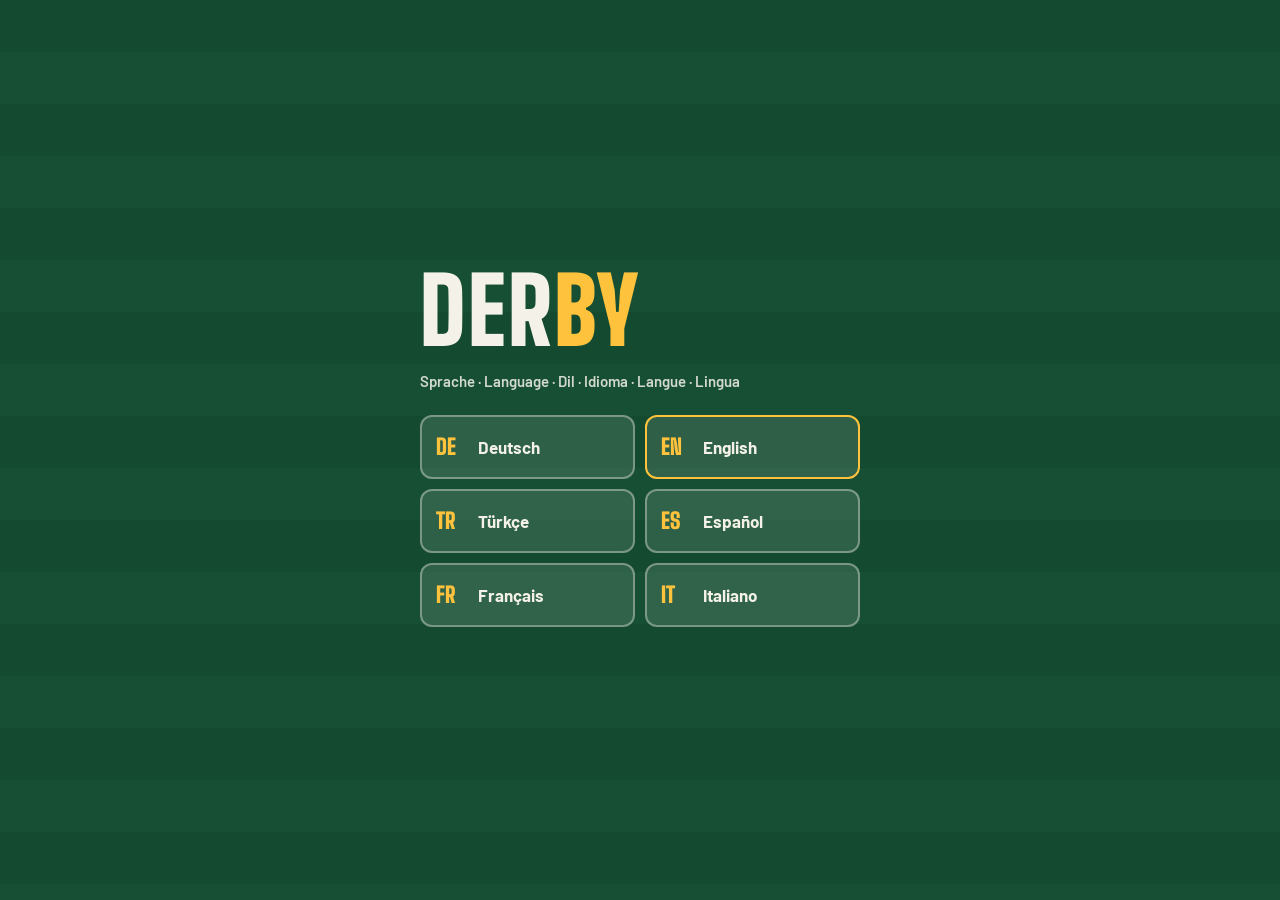
==== play/index.html @ 720ce93f "Startseite mit Sprachauswahl, Spiel unter /play/ Neue Besucher wählen zuerst die Sprache und sehen d" ====
<!doctype html>
<html lang="de">
<head>
<meta charset="utf-8">
<meta name="viewport" content="width=device-width, initial-scale=1, viewport-fit=cover">
<meta name="description" content="Who's the king of ball knowledge? Football party games: Career Path, One-Two, Streak and Video Battle. Free in your browser, in 6 languages.">
<meta name="theme-color" content="#134a30">
<meta name="apple-mobile-web-app-capable" content="yes">
<meta name="mobile-web-app-capable" content="yes">
<meta name="apple-mobile-web-app-status-bar-style" content="black-translucent">
<meta name="apple-mobile-web-app-title" content="Derby">
<link rel="apple-touch-icon" href="../apple-touch-icon.png">
<link rel="icon" type="image/png" href="../icon-192.png">
<link rel="manifest" href="manifest.webmanifest">
<title>Derby – Football Party Games</title>
<style>
/* fonts: Barlow and Big Shoulders Display, SIL Open Font License */
@font-face{font-family:'Barlow';font-style:normal;font-display:swap;font-weight:400;src:url([data-uri]) format('woff2');unicode-range:U+0100-02BA,U+02BD-02C5,U+02C7-02CC,U+02CE-02D7,U+02DD-02FF,U+0304,U+0308,U+0329,U+1D00-1DBF,U+1E00-1E9F,U+1EF2-1EFF,U+2020,U+20A0-20AB,U+20AD-20C0,U+2113,U+2C60-2C7F,U+A720-A7FF}
@font-face{font-family:'Barlow';font-style:normal;font-display:swap;font-weight:400;src:url([data-uri]) format('woff2');unicode-range:U+0000-00FF,U+0131,U+0152-0153,U+02BB-02BC,U+02C6,U+02DA,U+02DC,U+0304,U+0308,U+0329,U+2000-206F,U+20AC,U+2122,U+2191,U+2193,U+2212,U+2215,U+FEFF,U+FFFD}
@font-face{font-family:'Barlow';font-style:normal;font-display:swap;font-weight:600;src:url([data-uri]) format('woff2');unicode-range:U+0100-02BA,U+02BD-02C5,U+02C7-02CC,U+02CE-02D7,U+02DD-02FF,U+0304,U+0308,U+0329,U+1D00-1DBF,U+1E00-1E9F,U+1EF2-1EFF,U+2020,U+20A0-20AB,U+20AD-20C0,U+2113,U+2C60-2C7F,U+A720-A7FF}
@font-face{font-family:'Barlow';font-style:normal;font-display:swap;font-weight:600;src:url([data-uri]) format('woff2');unicode-range:U+0000-00FF,U+0131,U+0152-0153,U+02BB-02BC,U+02C6,U+02DA,U+02DC,U+0304,U+0308,U+0329,U+2000-206F,U+20AC,U+2122,U+2191,U+2193,U+2212,U+2215,U+FEFF,U+FFFD}
@font-face{font-family:'Barlow';font-style:normal;font-display:swap;font-weight:700;src:url([data-uri]) format('woff2');unicode-range:U+0100-02BA,U+02BD-02C5,U+02C7-02CC,U+02CE-02D7,U+02DD-02FF,U+0304,U+0308,U+0329,U+1D00-1DBF,U+1E00-1E9F,U+1EF2-1EFF,U+2020,U+20A0-20AB,U+20AD-20C0,U+2113,U+2C60-2C7F,U+A720-A7FF}
@font-face{font-family:'Barlow';font-style:normal;font-display:swap;font-weight:700;src:url([data-uri]) format('woff2');unicode-range:U+0000-00FF,U+0131,U+0152-0153,U+02BB-02BC,U+02C6,U+02DA,U+02DC,U+0304,U+0308,U+0329,U+2000-206F,U+20AC,U+2122,U+2191,U+2193,U+2212,U+2215,U+FEFF,U+FFFD}
@font-face{font-family:'Big Shoulders Display';font-style:normal;font-display:swap;font-weight:700;src:url([data-uri]) format('woff2');unicode-range:U+0100-02BA,U+02BD-02C5,U+02C7-02CC,U+02CE-02D7,U+02DD-02FF,U+0304,U+0308,U+0329,U+1D00-1DBF,U+1E00-1E9F,U+1EF2-1EFF,U+2020,U+20A0-20AB,U+20AD-20C0,U+2113,U+2C60-2C7F,U+A720-A7FF}
@font-face{font-family:'Big Shoulders Display';font-style:normal;font-display:swap;font-weight:700;src:url([data-uri]) format('woff2');unicode-range:U+0000-00FF,U+0131,U+0152-0153,U+02BB-02BC,U+02C6,U+02DA,U+02DC,U+0304,U+0308,U+0329,U+2000-206F,U+20AC,U+2122,U+2191,U+2193,U+2212,U+2215,U+FEFF,U+FFFD}
@font-face{font-family:'Big Shoulders Display';font-style:normal;font-display:swap;font-weight:800;src:url([data-uri]) format('woff2');unicode-range:U+0100-02BA,U+02BD-02C5,U+02C7-02CC,U+02CE-02D7,U+02DD-02FF,U+0304,U+0308,U+0329,U+1D00-1DBF,U+1E00-1E9F,U+1EF2-1EFF,U+2020,U+20A0-20AB,U+20AD-20C0,U+2113,U+2C60-2C7F,U+A720-A7FF}
@font-face{font-family:'Big Shoulders Display';font-style:normal;font-display:swap;font-weight:800;src:url([data-uri]) format('woff2');unicode-range:U+0000-00FF,U+0131,U+0152-0153,U+02BB-02BC,U+02C6,U+02DA,U+02DC,U+0304,U+0308,U+0329,U+2000-206F,U+20AC,U+2122,U+2191,U+2193,U+2212,U+2215,U+FEFF,U+FFFD}
@font-face{font-family:'Big Shoulders Display';font-style:normal;font-display:swap;font-weight:900;src:url([data-uri]) format('woff2');unicode-range:U+0100-02BA,U+02BD-02C5,U+02C7-02CC,U+02CE-02D7,U+02DD-02FF,U+0304,U+0308,U+0329,U+1D00-1DBF,U+1E00-1E9F,U+1EF2-1EFF,U+2020,U+20A0-20AB,U+20AD-20C0,U+2113,U+2C60-2C7F,U+A720-A7FF}
@font-face{font-family:'Big Shoulders Display';font-style:normal;font-display:swap;font-weight:900;src:url([data-uri]) format('woff2');unicode-range:U+0000-00FF,U+0131,U+0152-0153,U+02BB-02BC,U+02C6,U+02DA,U+02DC,U+0304,U+0308,U+0329,U+2000-206F,U+20AC,U+2122,U+2191,U+2193,U+2212,U+2215,U+FEFF,U+FFFD}
</style>
<script src="app-config.js"></script>
<style>
/* Layout: a hub of football party games. Language first, then a games list; each game runs on a pitch seen from above, one half per player, the top half rotated for the opponent across the table. */
:root {
  --turf: #1d6a44;
  --turf-2: #217049;
  --turf-deep: #134a30;
  --turf-deep-2: #164f34;
  --chalk: #f4f2e8;
  --line: rgba(244, 242, 232, 0.38);
  --fill: rgba(244, 242, 232, 0.12);
  --ink: #10291c;
  --ink-soft: #3f5c4c;
  --p1: #ffc23d;
  --p2: #8fd3ff;
  --bad: #ff8f7d;
  --turf-3: #2c8556;
  --good: #4fd18b;
  --ink-line: rgba(16, 41, 28, .22);
  --ad-bg: #0d100e;
  --ad-media: #1a1f1c;
  --ad-stripe: #222924;
  --display: "Big Shoulders Display", "Arial Narrow", Impact, sans-serif;
  --body: "Barlow", "Helvetica Neue", Arial, sans-serif;
  color-scheme: dark;
}
html { height: 100%; box-sizing: border-box; background: var(--turf-deep); }
/* the banner ad at the bottom takes --ad-h; --sab is the bottom safe area that is still free above it */
:root { --ad-h: 0px; --sab: env(safe-area-inset-bottom, 0px); }
html.has-banner { --ad-h: calc(var(--banner-h, 50px) + env(safe-area-inset-bottom, 0px)); --sab: 0px; }
html.has-banner.kb-open { --ad-h: 0px; --sab: env(safe-area-inset-bottom, 0px); }
*, *::before, *::after { box-sizing: inherit; }
body {
  height: 100%;
  margin: 0;
  overflow: hidden;
  background: var(--turf-deep);
  color: var(--chalk);
  font-family: var(--body);
  font-size: 15px;
  padding-left: max(16px, env(safe-area-inset-left, 0px));
  padding-right: max(16px, env(safe-area-inset-right, 0px));
  padding-top: 12px;
  padding-bottom: calc(12px + var(--ad-h));
  -webkit-tap-highlight-color: transparent;
}
button { font: inherit; }
[hidden] { display: none !important; }

/* ---------- full-screen screens (language, games) ---------- */
.screen {
  position: fixed;
  inset: 0 0 var(--ad-h) 0;
  z-index: 30;
  overflow-y: auto;
  background: repeating-linear-gradient(to bottom, var(--turf-deep) 0 52px, var(--turf-deep-2) 52px 104px);
  padding: calc(env(safe-area-inset-top, 0px) + 28px) max(16px, env(safe-area-inset-right, 0px)) calc(var(--sab) + 28px) max(16px, env(safe-area-inset-left, 0px));
}
.brand {
  min-width: 0;
  margin: 0;
  font-family: var(--display);
  font-weight: 900;
  font-size: clamp(60px, 19vw, 92px);
  line-height: .82;
  letter-spacing: .02em;
  text-transform: uppercase;
}
.brand i { font-style: normal; color: var(--p1); }

.lang-wrap {
  max-width: 440px;
  min-height: 100%;
  margin: 0 auto;
  display: flex;
  flex-direction: column;
  justify-content: center;
  gap: 22px;
}
.lang-q { margin: 0; font-size: 15px; font-weight: 600; line-height: 1.5; opacity: .85; text-wrap: balance; }
.lang-grid { display: grid; grid-template-columns: 1fr 1fr; gap: 10px; }
.lang-opt {
  display: flex;
  align-items: center;
  gap: 12px;
  min-height: 64px;
  padding: 10px 14px;
  border-radius: 12px;
  border: 2px solid var(--line);
  background: var(--fill);
  color: var(--chalk);
  font-size: 17px;
  font-weight: 700;
  text-align: left;
  cursor: pointer;
  min-width: 0;
}
.lang-opt .code { font-family: var(--display); font-weight: 900; font-size: 22px; color: var(--p1); min-width: 30px; }
.lang-opt[aria-pressed="true"] { border-color: var(--p1); }

.menu-wrap { max-width: 520px; margin: 0 auto; display: flex; flex-direction: column; gap: 20px; }
.menu-head { display: flex; justify-content: space-between; align-items: flex-start; gap: 12px; }
.tag { margin: 10px 0 0; font-size: 15px; font-weight: 600; opacity: .85; }
.lang-btn {
  flex: none;
  display: inline-flex;
  align-items: center;
  gap: 8px;
  min-height: 40px;
  padding: 0 14px;
  border-radius: 999px;
  border: 2px solid var(--line);
  background: transparent;
  color: var(--chalk);
  font-weight: 700;
  cursor: pointer;
}
.lang-btn .code { font-family: var(--display); font-weight: 900; font-size: 18px; color: var(--p1); }
.sect { margin: 0; font-size: 12px; font-weight: 700; letter-spacing: .16em; text-transform: uppercase; opacity: .8; }
.game-secs { display: flex; flex-direction: column; gap: 24px; }
.game-sec { display: flex; flex-direction: column; gap: 10px; }
.games { list-style: none; margin: 0; padding: 0; display: flex; flex-direction: column; gap: 10px; }
.game {
  width: 100%;
  display: grid;
  grid-template-columns: 52px minmax(0, 1fr) auto;
  align-items: center;
  gap: 14px;
  padding: 14px;
  border-radius: 14px;
  text-align: left;
  color: inherit;
}
.game.live { background: var(--chalk); color: var(--ink); border: 0; cursor: pointer; box-shadow: 0 10px 30px rgba(0, 0, 0, .3); }
.game.soon { background: var(--fill); border: 1px dashed var(--line); color: var(--chalk); }
.emb { width: 52px; height: 52px; border-radius: 50%; display: grid; place-items: center; }
.emb svg { width: 30px; height: 30px; fill: none; stroke: currentColor; stroke-width: 2.5; stroke-linecap: round; stroke-linejoin: round; }
.emb svg .dot { fill: currentColor; stroke: none; }
.game.live .emb { background: var(--turf); color: var(--chalk); }
.game.soon .emb { border: 2px solid var(--line); opacity: .75; }
.g-text { min-width: 0; display: block; }
.g-name { display: block; font-family: var(--display); font-weight: 900; font-size: 24px; line-height: .95; text-transform: uppercase; letter-spacing: .01em; }
.g-desc { display: block; margin-top: 5px; font-size: 14px; line-height: 1.35; }
.g-meta { display: block; margin-top: 6px; font-size: 11px; font-weight: 700; letter-spacing: .1em; text-transform: uppercase; opacity: .7; }
.pill { font-family: var(--display); font-weight: 800; font-size: 15px; letter-spacing: .06em; text-transform: uppercase; padding: 6px 12px; border-radius: 999px; white-space: nowrap; }
.game.live .pill { background: var(--turf); color: var(--chalk); }
.game.soon .pill { border: 1px solid var(--line); opacity: .8; }
.menu-foot { margin: 0; font-size: 12px; line-height: 1.4; opacity: .7; }

/* ---------- pitch ---------- */
.pitch {
  position: relative;
  height: 100%;
  max-width: 520px;
  margin: 0 auto;
  display: grid;
  grid-template-rows: 1fr 1fr;
  border: 2px solid var(--line);
  border-radius: 6px;
  overflow: hidden;
  background: repeating-linear-gradient(to bottom, var(--turf) 0 52px, var(--turf-2) 52px 104px);
}
.pitch::before {
  content: "";
  position: absolute;
  left: 0; right: 0; top: 50%;
  height: 2px;
  transform: translateY(-1px);
  background: var(--line);
  pointer-events: none;
  z-index: 2;
}

.kickoff {
  position: absolute;
  left: 50%; top: 50%;
  width: 104px; height: 104px;
  transform: translate(-50%, -50%);
  pointer-events: none;
  z-index: 2;
}
.kickoff svg { width: 100%; height: 100%; overflow: visible; }
.kickoff .track { fill: none; stroke: var(--line); stroke-width: 2; }
.kickoff .drain {
  fill: none; stroke: var(--chalk); stroke-width: 5; stroke-linecap: round;
  stroke-dasharray: 100; stroke-dashoffset: 0;
  transform: rotate(-90deg); transform-origin: 50% 50%;
  transition: stroke .3s;
}
.kickoff.idle .drain { stroke: var(--line); stroke-width: 2; }
.kickoff.b0 .drain { stroke: var(--p1); }
.kickoff.b1 .drain { stroke: var(--p2); }
.kickoff.low .drain { stroke: var(--bad); }
.kickoff .spot { fill: var(--chalk); }

.half {
  --pc: var(--p1);
  position: relative;
  display: flex;
  flex-direction: column;
  min-height: 0;
  overflow: hidden;
  touch-action: manipulation;
  user-select: none;
  -webkit-user-select: none;
  cursor: pointer;
  transition: background-color .25s ease;
}
.half[data-p="1"] { --pc: var(--p2); transform: rotate(180deg); }
.half.lit { background-color: color-mix(in srgb, var(--pc) 18%, transparent); }
.half::after {
  content: "";
  position: absolute;
  left: 20%; right: 20%; bottom: -2px;
  height: 58px;
  border: 2px solid var(--line);
  border-bottom: none;
  pointer-events: none;
}

.stage {
  position: relative;
  z-index: 1;
  flex: 1;
  min-height: 0;
  overflow-y: auto;
  display: flex;
  flex-direction: column;
  align-items: center;
  justify-content: center;
  gap: 12px;
  padding: 58px 4px 8px;
  text-align: center;
}
.hud {
  position: relative;
  z-index: 1;
  display: flex;
  align-items: center;
  justify-content: space-between;
  gap: 8px;
  padding: 6px 6px 12px;
  font-family: var(--display);
  text-transform: uppercase;
}
.who { font-weight: 800; font-size: 18px; letter-spacing: .06em; color: var(--pc); min-width: 0; }
.clock { font-weight: 800; font-size: 20px; font-variant-numeric: tabular-nums; letter-spacing: .04em; }
.clock.low { color: var(--bad); }
.tally { display: flex; align-items: baseline; gap: 6px; font-variant-numeric: tabular-nums; font-weight: 800; font-size: 18px; }
.tally b { font-size: 30px; font-weight: 900; color: var(--pc); line-height: 1; }
.tally small { font-size: 12px; letter-spacing: .1em; opacity: .7; }

.pair { display: flex; align-items: flex-start; justify-content: center; gap: 6px; width: 100%; }
.club { margin: 0; width: 44%; min-width: 0; display: flex; flex-direction: column; align-items: center; gap: 10px; }
.crest {
  width: clamp(62px, 19vw, 86px);
  aspect-ratio: 1;
  max-width: 100%;
  border-radius: 50%;
  display: grid;
  place-items: center;
  box-shadow: 0 0 0 3px var(--chalk), 0 6px 16px rgba(0, 0, 0, .35);
  font-family: var(--display);
  font-weight: 900;
  font-size: clamp(20px, 6vw, 27px);
  letter-spacing: .03em;
  text-shadow: 0 1px 2px rgba(0, 0, 0, .45);
}
.crest.flag, .crest.pos { position: relative; overflow: hidden; }
.crest svg.fill { position: absolute; inset: 0; width: 100%; height: 100%; }
.crest .code {
  position: absolute;
  left: 50%;
  bottom: 12%;
  transform: translateX(-50%);
  padding: 1px 6px;
  border-radius: 4px;
  background: rgba(16, 41, 28, .78);
  color: var(--chalk);
  font-size: clamp(11px, 3vw, 14px);
  letter-spacing: .06em;
  line-height: 1.2;
  text-shadow: none;
}
.pt-turf { fill: var(--turf-3); }
.pt-line { fill: none; stroke: rgba(244, 242, 232, .8); stroke-width: 1; }
.pt-dot { fill: var(--p1); stroke: var(--ink); stroke-width: .8; }
.club figcaption {
  overflow-wrap: break-word;
  font-family: var(--display);
  font-weight: 800;
  font-size: clamp(17px, 4.8vw, 22px);
  line-height: 1.02;
  text-transform: uppercase;
  letter-spacing: .02em;
  text-wrap: balance;
}
.amp {
  font-family: var(--display);
  font-weight: 900;
  font-size: 26px;
  opacity: .65;
  padding-top: calc(clamp(62px, 19vw, 86px) / 2 - 17px);
}
.ask { margin: 0; font-weight: 700; font-size: 16px; text-wrap: balance; }
.hint {
  margin: 0;
  font-size: 12px;
  font-weight: 700;
  letter-spacing: .14em;
  text-transform: uppercase;
  color: var(--pc);
  animation: breathe 1.8s ease-in-out infinite;
}
@keyframes breathe { 50% { opacity: .45; } }

.big {
  margin: 0;
  font-family: var(--display);
  font-weight: 900;
  font-size: clamp(38px, 11vw, 52px);
  line-height: .92;
  text-transform: uppercase;
  letter-spacing: .01em;
  text-wrap: balance;
}
.count {
  margin: 0;
  font-family: var(--display);
  font-weight: 900;
  font-size: clamp(64px, 20vw, 92px);
  line-height: .85;
  font-variant-numeric: tabular-nums;
  color: var(--pc);
}
.sub { margin: 0; font-weight: 600; font-size: 16px; text-wrap: balance; }
.mini { margin: 0; font-size: 13px; opacity: .75; text-wrap: balance; }
.wait { margin: 0; font-size: 13px; font-weight: 600; color: var(--pc); text-wrap: balance; }
.label { margin: 4px 0 0; font-size: 11px; font-weight: 700; letter-spacing: .16em; text-transform: uppercase; opacity: .8; }
.sol { list-style: none; margin: 0; padding: 0; display: flex; flex-wrap: wrap; justify-content: center; gap: 6px; max-width: 440px; }
.sol li {
  background: var(--fill);
  border: 1px solid var(--line);
  border-radius: 999px;
  padding: 4px 11px;
  font-size: 14px;
  font-weight: 600;
}
.sol li span { display: inline-block; }
.sol.veiled li span { filter: blur(5px); opacity: .8; }
.sol.unveiled li span { animation: unveil .4s ease-out; }
@keyframes unveil { from { filter: blur(5px); opacity: .8; } to { filter: blur(0); opacity: 1; } }
.row { display: flex; gap: 10px; flex-wrap: wrap; justify-content: center; }

.btn {
  font-family: var(--display);
  font-weight: 800;
  font-size: 21px;
  text-transform: uppercase;
  letter-spacing: .05em;
  min-height: 48px;
  min-width: 120px;
  padding: 8px 22px;
  border-radius: 10px;
  border: 2px solid var(--chalk);
  background: var(--chalk);
  color: var(--ink);
  cursor: pointer;
}
.btn.ghost { background: transparent; color: var(--chalk); }
.btn:active, .game.live:active, .lang-opt:active { transform: translateY(1px); }
.btn:focus-visible, .chip input:focus-visible + span, .go:focus-visible, .game:focus-visible,
.lang-opt:focus-visible, .lang-btn:focus-visible, .back:focus-visible { outline: 3px solid var(--p1); outline-offset: 3px; }

/* ---------- game intro card ---------- */
.overlay {
  position: fixed;
  inset: 0 0 var(--ad-h) 0;
  z-index: 20;
  display: flex;
  flex-direction: column;
  overflow-y: auto;
  padding: calc(env(safe-area-inset-top, 0px) + 16px) max(16px, env(safe-area-inset-right, 0px)) calc(var(--sab) + 16px) max(16px, env(safe-area-inset-left, 0px));
  background: rgba(10, 34, 22, .74);
  backdrop-filter: blur(3px);
}
.card {
  width: 100%;
  max-width: 400px;
  margin: auto;
  background: var(--chalk);
  color: var(--ink);
  border-radius: 14px;
  padding: 16px 20px 18px;
  display: flex;
  flex-direction: column;
  gap: 14px;
  box-shadow: 0 18px 50px rgba(0, 0, 0, .4);
}
.back {
  align-self: flex-start;
  display: inline-flex;
  align-items: center;
  gap: 6px;
  min-height: 36px;
  padding: 0 12px 0 8px;
  border-radius: 999px;
  border: 1.5px solid var(--ink-soft);
  background: transparent;
  color: var(--ink);
  font-weight: 700;
  font-size: 14px;
  cursor: pointer;
}
.eyebrow { margin: 0; font-size: 12px; font-weight: 700; letter-spacing: .16em; text-transform: uppercase; color: var(--ink-soft); }
.title {
  margin: 0;
  font-family: var(--display);
  font-weight: 900;
  font-size: clamp(44px, 13vw, 64px);
  line-height: .86;
  text-transform: uppercase;
  letter-spacing: -.005em;
}
.title span { display: block; }
.title span + span { color: var(--turf); }
.rules { margin: 0; padding-left: 22px; display: flex; flex-direction: column; gap: 7px; line-height: 1.4; font-size: 15px; }
.rules li::marker { font-family: var(--display); font-weight: 900; color: var(--turf); }
.chips { display: flex; gap: 8px; flex-wrap: wrap; border: 0; margin: 0; padding: 0; min-width: 0; }
.chips legend { padding: 0; margin-bottom: 8px; font-size: 12px; font-weight: 700; letter-spacing: .14em; text-transform: uppercase; color: var(--ink-soft); }
.chip { position: relative; }
.chip input { position: absolute; opacity: 0; inset: 0; margin: 0; cursor: pointer; }
.chip span {
  display: inline-flex;
  align-items: center;
  min-height: 40px;
  padding: 0 16px;
  border-radius: 999px;
  border: 2px solid var(--ink);
  font-family: var(--display);
  font-weight: 800;
  font-size: 18px;
  text-transform: uppercase;
  letter-spacing: .04em;
}
.chip input:checked + span { background: var(--ink); color: var(--chalk); }
.chips.leagues, .chips.levels, .chips.qtypes { gap: 6px; }
.chips.levels .chip span, .chips.qtypes .chip span { min-height: 38px; padding: 0 13px; font-size: 16px; }
.chips.levels .chip.bk span { border-style: dashed; }
.chips.levels .chip.bk input:checked + span { background: var(--p1); color: var(--ink); border: 2px solid var(--ink); }
.chips.leagues .chip span { min-height: 38px; padding: 0 13px; font-size: 16px; }
.sub-legend { width: 100%; margin-top: 6px; font-size: 12px; font-weight: 700; letter-spacing: .14em; text-transform: uppercase; color: var(--ink-soft); }
.pool { width: 100%; margin: 2px 0 0; font-size: 13px; line-height: 1.4; color: var(--ink-soft); }
.pool b { color: var(--ink); font-variant-numeric: tabular-nums; }
.go {
  min-height: 54px;
  border: 0;
  border-radius: 10px;
  background: var(--turf);
  color: var(--chalk);
  font-family: var(--display);
  font-weight: 900;
  font-size: 26px;
  text-transform: uppercase;
  letter-spacing: .06em;
  cursor: pointer;
}
.foot { margin: 0; font-size: 12px; line-height: 1.4; color: var(--ink-soft); }

/* ---------- ad placeholder after a match ---------- */
.adscreen {
  position: fixed;
  inset: 0;
  z-index: 50;
  display: flex;
  flex-direction: column;
  gap: 14px;
  background: var(--ad-bg);
  color: var(--chalk);
  padding: calc(env(safe-area-inset-top, 0px) + 14px) max(16px, env(safe-area-inset-right, 0px)) calc(env(safe-area-inset-bottom, 0px) + 18px) max(16px, env(safe-area-inset-left, 0px));
}
.ad-top { display: flex; align-items: center; justify-content: space-between; gap: 10px; }
.ad-tag { padding: 4px 8px; border: 1px solid var(--line); border-radius: 4px; font-size: 11px; font-weight: 700; letter-spacing: .16em; text-transform: uppercase; }
.ad-skip {
  min-height: 40px;
  padding: 0 16px;
  border-radius: 999px;
  border: 1.5px solid var(--line);
  background: transparent;
  color: var(--chalk);
  font-weight: 700;
  font-size: 14px;
  font-variant-numeric: tabular-nums;
}
.ad-skip:disabled { opacity: .7; }
.ad-skip:not(:disabled) { border-color: var(--chalk); background: var(--chalk); color: var(--ink); cursor: pointer; }
.ad-skip:focus-visible { outline: 3px solid var(--p1); outline-offset: 3px; }
.ad-body { flex: 1; min-height: 0; display: flex; flex-direction: column; align-items: center; justify-content: center; gap: 14px; text-align: center; }
.ad-media {
  width: min(100%, 340px);
  aspect-ratio: 3 / 4;
  max-height: 60vh;
  display: grid;
  place-items: center;
  border-radius: 12px;
  border: 1px dashed var(--line);
  background: repeating-linear-gradient(135deg, var(--ad-media) 0 14px, var(--ad-stripe) 14px 28px);
}
.ad-media b { font-family: var(--display); font-weight: 900; font-size: 34px; letter-spacing: .04em; text-transform: uppercase; }
.ad-note { margin: 0; max-width: 34ch; font-size: 14px; line-height: 1.45; opacity: .85; text-wrap: balance; }
.ad-progress { height: 4px; border-radius: 2px; background: var(--fill); overflow: hidden; }
.ad-progress span { display: block; height: 100%; width: 0; background: var(--p1); }

/* ---------- solo games ---------- */
.solo-modal {
  position: fixed; inset: 0 0 var(--ad-h) 0; z-index: 40;
  display: flex; align-items: safe center; justify-content: center;
  overflow-y: auto;   /* a tall card scrolls instead of being cut off on small phones */
  padding: calc(env(safe-area-inset-top, 0px) + 16px) max(16px, env(safe-area-inset-right, 0px)) calc(var(--sab) + 16px) max(16px, env(safe-area-inset-left, 0px));
  background: rgba(10, 34, 22, .72);
  backdrop-filter: blur(3px);
}
.modal-card { width: 100%; max-width: 380px; }
.revive {
  position: relative; width: 150px; height: 150px; margin: 4px auto;
  border: 0; border-radius: 50%; background: var(--turf); color: var(--chalk);
  display: grid; place-items: center; cursor: pointer;
  box-shadow: 0 10px 24px rgba(0, 0, 0, .25);
  animation: rvpulse 1s ease-in-out infinite;
}
.revive svg { position: absolute; inset: 0; width: 100%; height: 100%; transform: rotate(-90deg); }
.rv-track { fill: none; stroke: rgba(244, 242, 232, .25); stroke-width: 6; }
.rv-drain { fill: none; stroke: var(--p1); stroke-width: 6; stroke-linecap: round; stroke-dasharray: 100; stroke-dashoffset: 0; }
.rv-in { position: relative; display: flex; flex-direction: column; align-items: center; gap: 2px; }
.rv-num { font-family: var(--display); font-weight: 900; font-size: 64px; line-height: .9; font-variant-numeric: tabular-nums; }
.rv-cap { font-size: 12px; font-weight: 700; letter-spacing: .14em; text-transform: uppercase; }
.revive:focus-visible { outline: 3px solid var(--p1); outline-offset: 4px; }
.revive:active { transform: scale(.97); }
@keyframes rvpulse { 50% { transform: scale(1.04); } }
.rv-label { margin: 0; font-size: 15px; font-weight: 600; line-height: 1.4; }
.link-btn { align-self: center; padding: 6px 10px; border: 0; background: none; color: var(--ink-soft); font-weight: 700; font-size: 14px; text-decoration: underline; cursor: pointer; }
.link-btn:focus-visible { outline: 3px solid var(--p1); outline-offset: 2px; }
.solo-wrap { max-width: 520px; min-height: 100%; margin: 0 auto; display: flex; flex-direction: column; gap: 14px; }
.solo-head { display: flex; justify-content: space-between; align-items: center; gap: 10px; }
.solo-stats { display: flex; gap: 16px; font-family: var(--display); text-transform: uppercase; font-weight: 800; font-size: 14px; letter-spacing: .06em; text-align: right; }
.solo-stats b { display: block; font-size: 30px; font-weight: 900; line-height: 1; color: var(--p1); font-variant-numeric: tabular-nums; }
.solo-bar { height: 6px; border-radius: 3px; background: var(--fill); overflow: hidden; }
.solo-bar span { display: block; height: 100%; width: 100%; background: var(--chalk); transform-origin: left center; transition: transform .1s linear; }
.solo-bar.low span { background: var(--bad); }
.solo-body { flex: 1; display: flex; flex-direction: column; align-items: center; gap: 14px; text-align: center; padding-bottom: 8px; }
.solo-kicker { margin: 0; font-size: 12px; font-weight: 700; letter-spacing: .16em; text-transform: uppercase; opacity: .8; }
.opts { width: 100%; display: grid; gap: 8px; }
.opt {
  display: flex; align-items: center; gap: 12px;
  min-height: 52px; padding: 10px 14px;
  border-radius: 12px; border: 2px solid var(--line);
  background: var(--fill); color: var(--chalk);
  font-weight: 700; font-size: 17px; text-align: left; cursor: pointer;
}
.opt i { font-style: normal; font-family: var(--display); font-weight: 900; font-size: 18px; color: var(--p1); min-width: 14px; }
.opt span { min-width: 0; overflow-wrap: anywhere; }
.opt.ok { background: var(--good); border-color: var(--good); color: var(--ink); }
.opt.bad { background: var(--bad); border-color: var(--bad); color: var(--ink); }
.opt.ok i, .opt.bad i { color: var(--ink); }
.opt.dim { opacity: .45; }
.opt:disabled { cursor: default; }
.opt:not(:disabled):active { transform: translateY(1px); }
.opt:focus-visible, .ink-btn:focus-visible, .share:focus-visible { outline: 3px solid var(--p1); outline-offset: 3px; }
.solo-fb { width: 100%; display: flex; flex-direction: column; align-items: center; gap: 10px; }
.fb-title { margin: 0; font-family: var(--display); font-weight: 900; font-size: 30px; text-transform: uppercase; }
.fb-title.good { color: var(--good); }
.fb-title.badc { color: var(--bad); }
.over { width: 100%; background: var(--chalk); color: var(--ink); border-radius: 14px; padding: 18px 16px; display: flex; flex-direction: column; gap: 10px; text-align: center; }
.over-title { margin: 0; font-family: var(--display); font-weight: 900; font-size: 26px; text-transform: uppercase; }
.big-num { margin: 0; font-family: var(--display); font-weight: 900; font-size: 72px; line-height: .85; color: var(--turf); font-variant-numeric: tabular-nums; }
.over-sub { margin: 0; font-size: 14px; font-weight: 600; color: var(--ink-soft); }
.over-actions { display: flex; flex-direction: column; gap: 8px; }
.over .go { min-height: 50px; padding: 8px 12px; font-size: 19px; line-height: 1.1; }
@media (max-width: 460px) { #langBtn .nm { display: none; } }
/* small phones: the Serie question and its four answers fit above the banner */
@media (max-height: 620px) {
  #soloScreen { padding-top: calc(env(safe-area-inset-top, 0px) + 14px); padding-bottom: calc(var(--sab) + 12px); }
  #soloScreen .solo-wrap, #soloScreen .solo-body { gap: 9px; }
  .opts { gap: 6px; }
  .opt { min-height: 44px; padding: 6px 12px; font-size: 16px; }
}
.ink-btn { min-height: 46px; border-radius: 10px; border: 2px solid var(--ink); background: transparent; color: var(--ink); font-family: var(--display); font-weight: 800; font-size: 19px; text-transform: uppercase; letter-spacing: .05em; cursor: pointer; }
.squares { display: flex; justify-content: center; gap: 6px; }
.sq { width: 28px; height: 28px; border-radius: 6px; }
.sq.ok { background: var(--good); }
.sq.bad { background: var(--bad); }
.share { width: 100%; resize: none; border-radius: 10px; border: 1.5px solid var(--ink-line); background: var(--chalk); color: var(--ink); font: 600 15px/1.4 var(--body); padding: 10px; text-align: center; }

@media (prefers-reduced-motion: reduce) {
  .hint, .sol.unveiled li span, .revive { animation: none; }
  .half, .kickoff .drain { transition: none; }
}

/* ---------- Karriereweg ---------- */
.kw-body { flex: 1; display: flex; flex-direction: column; align-items: center; gap: 12px; text-align: center; padding-bottom: 8px; }
.kw-path { list-style: none; margin: 0; padding: 0; width: 100%; display: grid; gap: 6px; text-align: left; }
.kw-path.two { grid-template-columns: minmax(0, 1fr) minmax(0, 1fr); grid-auto-flow: column; }
.kw-st {
  display: flex; align-items: center; gap: 8px; min-width: 0; min-height: 46px;
  padding: 5px 8px; border-radius: 10px;
  background: var(--fill); border: 1px solid var(--line);
}
.kw-st.new { border-color: var(--p1); animation: kwIn .35s ease-out; }
.kw-st.hid { background: transparent; border-style: dashed; opacity: .6; }
@keyframes kwIn { from { opacity: 0; transform: translateY(-6px); } }
.kw-no { flex: none; min-width: 16px; text-align: right; font-family: var(--display); font-weight: 900; font-size: 15px; opacity: .75; font-variant-numeric: tabular-nums; }
.kw-badge {
  flex: none; width: 32px; height: 32px; border-radius: 50%;
  display: grid; place-items: center; overflow: hidden;
  font-family: var(--display); font-weight: 900; font-size: 11px; letter-spacing: .01em; line-height: 1;
  box-shadow: 0 0 0 2px var(--chalk);
}
.kw-badge.q { background: transparent; box-shadow: none; border: 2px dashed var(--line); color: var(--chalk); font-size: 15px; }
.kw-txt { min-width: 0; flex: 1; display: flex; flex-direction: column; gap: 1px; line-height: 1.15; }
.kw-txt b {
  font-size: 15px; font-weight: 700; overflow-wrap: anywhere;
  display: -webkit-box; -webkit-line-clamp: 2; -webkit-box-orient: vertical; overflow: hidden;
}
.kw-txt small { font-size: 12px; font-weight: 600; opacity: .85; font-variant-numeric: tabular-nums; }
.kw-loan {
  display: inline-block; margin-left: 6px; padding: 1px 5px; border-radius: 4px;
  background: var(--p2); color: var(--ink);
  font-size: 10px; font-weight: 700; letter-spacing: .06em; text-transform: uppercase; vertical-align: 1px;
}
.kw-ph { display: block; width: 70%; height: 10px; border-radius: 5px; background: var(--line); }
.kw-tools { width: 100%; display: flex; align-items: center; justify-content: space-between; gap: 10px; flex-wrap: wrap; }
.kw-pts { font-family: var(--display); font-weight: 900; font-size: 20px; letter-spacing: .03em; text-transform: uppercase; color: var(--p1); }
.kw-more {
  min-height: 44px; padding: 0 16px; border-radius: 999px;
  border: 2px solid var(--chalk); background: transparent; color: var(--chalk);
  font-weight: 700; font-size: 15px; cursor: pointer;
}
.kw-more:active { transform: translateY(1px); }
.kw-more:focus-visible, .kw-mini:focus-visible { outline: 3px solid var(--p1); outline-offset: 2px; }
.kw-opts { grid-template-columns: minmax(0, 1fr) minmax(0, 1fr); }
.kw-opts .opt { min-height: 56px; padding: 8px 10px; gap: 8px; font-size: 16px; line-height: 1.2; }
.kw-was { margin: 0; font-size: 16px; }
.kw-intro .title { color: var(--ink); font-size: clamp(32px, 10.5vw, 42px); }
.kw-intro .rules { text-align: left; }
.kw-intro .go { margin-top: 4px; }

/* duel: one phone, two halves, the top one turned round */
.kw-duel {
  position: fixed; inset: 0 0 var(--ad-h) 0; z-index: 31;
  background: var(--turf-deep);
  padding: max(12px, env(safe-area-inset-top, 0px)) max(16px, env(safe-area-inset-right, 0px)) max(12px, var(--sab)) max(16px, env(safe-area-inset-left, 0px));
}
.kw-half {
  --pc: var(--p1);
  position: relative; z-index: 1;
  display: flex; flex-direction: column; justify-content: flex-end; gap: 7px;
  min-height: 0; overflow: hidden;
  padding: 12px 8px 6px;
  touch-action: manipulation; user-select: none; -webkit-user-select: none;
  transition: background-color .25s ease;
}
.kw-half[data-p="1"] { --pc: var(--p2); transform: rotate(180deg); }
.kw-half.lit { background-color: color-mix(in srgb, var(--pc) 18%, transparent); }
.kw-half.out .kw-opts { opacity: .55; }
.kw-cnt { margin-left: 8px; font-size: 13px; letter-spacing: .08em; color: var(--chalk); opacity: .7; font-variant-numeric: tabular-nums; }
.kw-hmain { min-height: 0; flex: 1 1 auto; display: flex; flex-direction: column; justify-content: center; }
.kw-path.compact { gap: 4px; }
.kw-path.compact .kw-st { min-height: 30px; padding: 3px 6px; gap: 6px; border-radius: 8px; }
.kw-path.compact .kw-no { min-width: 12px; font-size: 12px; }
.kw-path.compact .kw-badge { width: 22px; height: 22px; font-size: 8px; box-shadow: 0 0 0 1.5px var(--chalk); }
.kw-path.compact .kw-badge.q { font-size: 11px; }
.kw-path.compact .kw-txt { flex-direction: row; align-items: baseline; gap: 6px; }
.kw-path.compact .kw-txt b { flex: 1; min-width: 0; font-size: 13px; -webkit-line-clamp: 1; }
.kw-path.compact .kw-txt small { flex: none; font-size: 11px; }
/* two columns in a half: the club name gets the whole width, the years go underneath */
.kw-path.compact.two .kw-st { min-height: 32px; padding: 2px 6px 2px 4px; gap: 5px; }
.kw-path.compact.two .kw-no { min-width: 10px; font-size: 11px; }
.kw-path.compact.two .kw-txt { flex-direction: column; align-items: stretch; gap: 0; }
.kw-path.compact.two .kw-txt b { display: block; white-space: nowrap; text-overflow: ellipsis; overflow-wrap: normal; font-size: 13px; line-height: 1.15; }
.kw-path.compact.two .kw-txt small { font-size: 10.5px; line-height: 1.2; white-space: nowrap; }
.kw-path.compact .kw-loan { margin-left: 3px; padding: 0 3px; font-size: 8px; }
/* denser steps for small phones, chosen in kwFit:
   d1 two lines but tighter, d2 one line with short years, d3 one line without years, d4 like d3 but scrollable */
.kw-path.compact.d1 { gap: 2px; }
.kw-path.compact.d2, .kw-path.compact.d3, .kw-path.compact.d4 { gap: 3px; }
.kw-path.compact.d1 .kw-st { min-height: 28px; padding: 1px 5px 1px 4px; gap: 5px; }
.kw-path.compact.d1 .kw-no { min-width: 10px; font-size: 11px; }
.kw-path.compact.d1 .kw-badge { width: 20px; height: 20px; font-size: 7.5px; }
.kw-path.compact.d1 .kw-txt { flex-direction: column; align-items: stretch; gap: 0; }
.kw-path.compact.d1 .kw-txt small { font-size: 9.5px; line-height: 1.1; white-space: nowrap; }
.kw-path.compact.d1 .kw-loan { font-size: 7px; vertical-align: 1px; }
.kw-path.compact.d1 .kw-txt b, .kw-path.compact.d2 .kw-txt b, .kw-path.compact.d3 .kw-txt b, .kw-path.compact.d4 .kw-txt b {
  flex: 1; min-width: 0; display: block; white-space: nowrap; text-overflow: ellipsis; overflow-wrap: normal; font-size: 12.5px; line-height: 1.1;
}
.kw-path.compact.d2 .kw-st { min-height: 26px; padding: 1px 5px 1px 4px; gap: 5px; }
.kw-path.compact.d2 .kw-badge { width: 20px; height: 20px; font-size: 7.5px; }
.kw-path.compact.d2 .kw-txt, .kw-path.compact.d3 .kw-txt, .kw-path.compact.d4 .kw-txt { flex-direction: row; align-items: center; gap: 5px; }
.kw-path.compact.d2 .yl, .kw-path.compact.d3 .yl, .kw-path.compact.d4 .yl { display: none; }
.kw-path.compact.d2 .ys { display: inline; }
.kw-path.compact.d2 .kw-loan, .kw-path.compact.d3 .kw-loan, .kw-path.compact.d4 .kw-loan { font-size: 7px; padding: 0 2px; }
.kw-path.compact.d3 .kw-st, .kw-path.compact.d4 .kw-st { min-height: 22px; padding: 1px 5px 1px 3px; gap: 4px; }
.kw-path.compact.d3 .kw-badge, .kw-path.compact.d4 .kw-badge { width: 18px; height: 18px; font-size: 7px; box-shadow: 0 0 0 1px var(--chalk); }
.kw-hmain:has(> .kw-path.d4) { justify-content: flex-start; overflow-y: auto; }
.kw-path.compact.roomy { gap: 5px; }
.kw-path.compact.roomy .kw-st { min-height: 40px; padding: 3px 8px 3px 6px; gap: 7px; border-radius: 9px; }
.kw-path.compact.roomy .kw-no { min-width: 12px; font-size: 13px; }
.kw-path.compact.roomy .kw-badge { width: 27px; height: 27px; font-size: 9px; box-shadow: 0 0 0 1.5px var(--chalk); }
.kw-path.compact.roomy .kw-txt { flex-direction: column; align-items: stretch; gap: 1px; }
.kw-path.compact.roomy .kw-txt b { flex: none; display: block; white-space: nowrap; text-overflow: ellipsis; overflow-wrap: normal; font-size: 14px; line-height: 1.15; }
.kw-path.compact.roomy .kw-txt small { font-size: 11px; line-height: 1.15; white-space: nowrap; }
.kw-path.compact.roomy .kw-loan { font-size: 8px; }

/* solo: the name is typed; the screen follows the visible area so the field stays above the keyboard */
#careerScreen.kw-solo-on {
  top: var(--kw-vt, 0px); bottom: auto; height: calc(var(--kw-vh, 100%) - var(--ad-h));
  overflow: hidden;
  padding-top: calc(env(safe-area-inset-top, 0px) + 14px);
  padding-bottom: calc(var(--sab) + 12px);
}
#careerScreen.kw-solo-on.kw-kb { padding-top: 10px; padding-bottom: 8px; }
.kw-solo-on #kwSolo { height: 100%; min-height: 0; gap: 10px; }
.kw-solo-on .kw-body { min-height: 0; gap: 10px; padding-bottom: 0; }
.kw-main { flex: 1 1 0; min-height: 0; width: 100%; display: flex; flex-direction: column; position: relative; }
.kw-st.next { opacity: 1; border-style: solid; border-color: var(--chalk); background: color-mix(in srgb, var(--chalk) 10%, transparent); cursor: pointer; }
.kw-st.next .kw-badge.q { border-style: solid; border-color: var(--chalk); font-weight: 900; }
.kw-st.next .kw-txt b { color: var(--chalk); }
.kw-st.next:active { transform: translateY(1px); }
.kw-st.next:focus-visible { outline: 3px solid var(--p1); outline-offset: 2px; }
#careerScreen.kw-kb #kwKick { display: none; }
#careerScreen.kw-kb .kw-body, #careerScreen.kw-kb #kwSolo { gap: 8px; }
.kw-main:has(> .kw-path.d4) { overflow-y: auto; }
.kw-tools { min-height: 44px; }
.kw-tools { flex-wrap: nowrap; }
.kw-tools .kw-pts { font-size: 18px; white-space: nowrap; }
.kw-tools.res { justify-content: center; gap: 12px; }
.kw-tools.res .fb-title { font-size: 26px; white-space: nowrap; }
.kw-tools.res .kw-was { min-width: 0; text-align: left; line-height: 1.2; }
.kw-guess { width: 100%; display: flex; gap: 8px; }
.kw-input {
  flex: 1; min-width: 0; height: 52px; padding: 0 14px;
  border-radius: 12px; border: 2px solid var(--chalk);
  background: var(--chalk); color: var(--ink);
  font: inherit; font-size: 18px; font-weight: 700;
}
.kw-input::placeholder { color: var(--ink-soft); font-weight: 600; opacity: 1; }
.kw-input:focus { outline: 3px solid var(--p1); outline-offset: 2px; }
.kw-input.shake { animation: kwShake .35s ease; border-color: var(--bad); }
@keyframes kwShake { 20%, 60% { transform: translateX(-6px); } 40%, 80% { transform: translateX(6px); } }
.kw-send {
  flex: none; height: 52px; padding: 0 16px; border: 0; border-radius: 12px;
  background: var(--p1); color: var(--ink);
  font-family: var(--display); font-weight: 900; font-size: 18px; letter-spacing: .04em; text-transform: uppercase; cursor: pointer;
}
.kw-send:active { transform: translateY(1px); }
.kw-send:focus-visible { outline: 3px solid var(--chalk); outline-offset: 2px; }
.kw-hint { width: 100%; min-height: 20px; display: flex; align-items: center; gap: 10px; font-size: 14px; font-weight: 600; text-align: left; }
.kw-hint .msg { min-width: 0; }
.kw-hint .msg.bad { color: var(--bad); }
.kw-give { flex: none; margin-left: auto; padding: 4px 2px; border: 0; background: none; color: var(--chalk); opacity: .85; font-weight: 700; font-size: 14px; text-decoration: underline; cursor: pointer; }
.kw-give:focus-visible { outline: 3px solid var(--p1); outline-offset: 2px; }

.kw-modes { display: grid; grid-template-columns: 1fr 1fr; gap: 4px; padding: 4px; border-radius: 12px; background: color-mix(in srgb, var(--ink) 9%, transparent); }
.kw-modes button {
  min-height: 44px; border: 0; border-radius: 9px; background: transparent; color: var(--ink); cursor: pointer;
  font-family: var(--display); font-weight: 900; font-size: 18px; letter-spacing: .04em; text-transform: uppercase;
}
.kw-modes button[aria-checked="true"] { background: var(--turf); color: var(--chalk); }
.kw-modes button:focus-visible { outline: 3px solid var(--p1); outline-offset: 2px; }
.kw-pick { margin: 2px 0 -4px; font-size: 12px; font-weight: 700; letter-spacing: .14em; text-transform: uppercase; color: var(--ink-soft); }
.kw-diffs button { min-height: 40px; font-size: 16px; }
.kw-sact { --pc: var(--p1); width: 100%; min-height: 150px; display: flex; flex-direction: column; align-items: center; justify-content: center; gap: 8px; text-align: center; }
.kw-sact .kw-buzz { min-height: 100px; }
.kw-sact .kw-snext { width: 100%; }
.kw-left { font-family: var(--display); font-weight: 900; font-size: 18px; color: var(--bad); font-variant-numeric: tabular-nums; white-space: nowrap; }

/* duel: the half is a buzzer, the other player judges */
.kw-half { cursor: pointer; }
.kw-act { min-height: 118px; display: flex; flex-direction: column; align-items: center; justify-content: center; gap: 6px; text-align: center; }
.kw-buzz {
  width: 100%; min-height: 84px; border-radius: 18px;
  border: 3px solid var(--pc); background: color-mix(in srgb, var(--pc) 22%, transparent);
  color: var(--chalk); cursor: pointer;
  font-family: var(--display); font-weight: 900; font-size: 30px; letter-spacing: .05em; text-transform: uppercase;
}
.kw-buzz:active { background: color-mix(in srgb, var(--pc) 42%, transparent); }
.kw-buzz:focus-visible { outline: 3px solid var(--chalk); outline-offset: 2px; }
.kw-cd { margin: 0; font-family: var(--display); font-weight: 900; font-size: 46px; line-height: .9; color: var(--pc); font-variant-numeric: tabular-nums; }
.kw-say { margin: 0; font-weight: 700; font-size: 16px; line-height: 1.25; }
.kw-name { margin: 0; font-family: var(--display); font-weight: 900; font-size: 28px; line-height: 1; text-transform: uppercase; overflow-wrap: anywhere; }
.kw-judge { width: 100%; display: flex; gap: 8px; }
.kw-judge button {
  flex: 1; min-height: 50px; border: 0; border-radius: 12px; color: var(--ink); cursor: pointer;
  font-family: var(--display); font-weight: 900; font-size: 20px; letter-spacing: .04em; text-transform: uppercase;
}
.kw-judge button:focus-visible { outline: 3px solid var(--chalk); outline-offset: 2px; }
.kw-yes { background: var(--good); }
.kw-nope { background: var(--bad); }
.kw-mini.ghost { background: transparent; color: var(--chalk); }
.kw-hres { width: 100%; }
.kw-hres .badc { color: var(--bad); font-family: var(--display); font-size: 19px; font-weight: 900; text-transform: uppercase; }
.kw-hres .good { font-size: 19px; }
.kw-half.wait .kw-hmain { opacity: .8; }
.kw-path.compact .kw-ph { height: 8px; }
.kw-path .ys { display: none; }
.kw-hask { margin: 0; min-height: 36px; display: flex; align-items: center; justify-content: center; text-align: center; font-weight: 700; font-size: 15px; line-height: 1.2; }
.kw-hask.out { font-size: 14px; }
.kw-hask b { color: var(--pc); font-family: var(--display); font-weight: 900; letter-spacing: .03em; text-transform: uppercase; margin-left: 4px; }
.kw-hask.out { color: var(--bad); }
.kw-hres { display: flex; align-items: center; justify-content: space-between; gap: 10px; min-height: 36px; }
.kw-hres p { margin: 0; font-weight: 700; font-size: 15px; text-align: left; }
.kw-hres .good { color: var(--good); font-family: var(--display); font-size: 22px; font-weight: 900; text-transform: uppercase; }
.kw-mini {
  flex: none; min-height: 36px; padding: 0 14px; border-radius: 999px;
  border: 2px solid var(--chalk); background: var(--chalk); color: var(--ink);
  font-family: var(--display); font-weight: 800; font-size: 16px; letter-spacing: .05em; text-transform: uppercase; cursor: pointer;
}
.kw-half .kw-opts { gap: 6px; }
.kw-half .kw-opts .opt { min-height: 44px; padding: 6px 8px; font-size: 14px; justify-content: center; text-align: center; }
.kw-hud { display: flex; align-items: center; justify-content: space-between; gap: 8px; padding: 2px 4px 0; font-family: var(--display); text-transform: uppercase; }
.kw-tally { display: flex; align-items: baseline; gap: 6px; font-variant-numeric: tabular-nums; font-weight: 800; font-size: 18px; }
.kw-tally b { font-size: 28px; font-weight: 900; color: var(--pc); line-height: 1; }
.kw-tally small { font-size: 12px; letter-spacing: .1em; opacity: .7; }
.kw-end { flex: 1; display: flex; flex-direction: column; align-items: center; justify-content: center; gap: 10px; text-align: center; }
.kw-end-title { margin: 0; font-family: var(--display); font-weight: 900; font-size: 44px; line-height: .9; text-transform: uppercase; color: var(--pc); }
.kw-end-score { margin: 0; font-weight: 700; font-size: 16px; }
.kw-end-actions { display: flex; gap: 8px; flex-wrap: wrap; justify-content: center; }
.kw-quit {
  position: absolute; right: 6px; top: 50%; z-index: 3; transform: translateY(-50%);
  width: 40px; height: 40px; border-radius: 50%;
  border: 2px solid var(--line); background: var(--turf-deep); color: var(--chalk);
  font-size: 18px; line-height: 1; cursor: pointer;
}
.kw-quit:focus-visible { outline: 3px solid var(--p1); outline-offset: 2px; }
@media (max-height: 700px) {
  .kw-half { gap: 5px; padding-top: 8px; }
  .kw-act { min-height: 104px; }
  .kw-buzz { min-height: 68px; font-size: 26px; }
  .kw-name { font-size: 24px; }
}
@media (max-width: 340px) {
  .kw-path.two:not(.compact) { grid-template-columns: minmax(0, 1fr); grid-auto-flow: row; grid-template-rows: none !important; }
}
@media (prefers-reduced-motion: reduce) { .kw-st.new { animation: none; } }

/* ---------- menu: three categories first ---------- */
.cats { display: flex; flex-direction: column; gap: 12px; }
.cat {
  width: 100%; display: grid; grid-template-columns: 56px minmax(0, 1fr) auto; align-items: center; gap: 14px;
  padding: 18px 16px; border-radius: 16px; border: 0; text-align: left; cursor: pointer;
  background: var(--chalk); color: var(--ink); box-shadow: 0 10px 30px rgba(0, 0, 0, .3);
}
.cat .emb { width: 56px; height: 56px; background: var(--turf); color: var(--chalk); }
.cat-video .emb { background: #c8102e; }
.cat .g-name { font-size: 30px; }
.cat-arrow { font-family: var(--display); font-weight: 900; font-size: 30px; color: var(--turf); }
.cat:active { transform: translateY(1px); }
.cat:focus-visible { outline: 3px solid var(--p1); outline-offset: 3px; }
.cat-head { display: flex; flex-direction: column; align-items: flex-start; gap: 12px; }
.cat-title { margin: 0; font-family: var(--display); font-weight: 900; font-size: 40px; line-height: .9; text-transform: uppercase; }
.cat-hint { margin: 0; font-size: 14px; line-height: 1.4; opacity: .85; }

/* ---------- Video-Battle ---------- */
.vb-screen .vb-wrap { max-width: 520px; min-height: 100%; margin: 0 auto; display: flex; flex-direction: column; justify-content: center; }
.vb-card { margin: 0 auto; }
.vb-title { font-size: clamp(38px, 11vw, 52px); }
.vb-opt { display: flex; flex-direction: column; gap: 8px; }
.vb-leg { margin: 0; font-size: 12px; font-weight: 700; letter-spacing: .14em; text-transform: uppercase; color: var(--ink-soft); }
.vb-chips { display: flex; flex-wrap: wrap; gap: 8px; }
.vb-chip {
  min-height: 40px; padding: 0 14px; border-radius: 999px; border: 2px solid var(--ink);
  background: transparent; color: var(--ink); cursor: pointer;
  font-family: var(--display); font-weight: 800; font-size: 17px; letter-spacing: .04em; text-transform: uppercase;
}
.vb-chip[aria-pressed="true"] { background: var(--ink); color: var(--chalk); }
.vb-chip:focus-visible { outline: 3px solid var(--p1); outline-offset: 2px; }
.vb-pool { margin: 0; font-size: 13px; color: var(--ink-soft); }
.vb-names { display: grid; grid-template-columns: minmax(0, 1fr) minmax(0, 1fr); gap: 10px; }
.vb-field { display: flex; flex-direction: column; gap: 4px; min-width: 0; }
.vb-field span { font-size: 12px; font-weight: 700; }
.vb-field input {
  width: 100%; min-width: 0; height: 50px; padding: 0 12px; border-radius: 10px;
  border: 2px solid var(--ink); background: #fff; color: var(--ink);
  font: inherit; font-size: 18px; font-weight: 700;
}
.vb-field.p0 input { box-shadow: inset 0 -5px 0 var(--p1); }
.vb-field.p1 input { box-shadow: inset 0 -5px 0 var(--p2); }
.vb-field input:focus { outline: 3px solid var(--turf); outline-offset: 1px; }

.vb-screen.playing { overflow: hidden; padding-top: calc(env(safe-area-inset-top, 0px) + 12px); padding-bottom: calc(var(--sab) + 12px); }
.vb-screen.playing .vb-wrap { height: 100%; justify-content: flex-start; }
.vb-play { flex: 1; min-height: 0; display: flex; flex-direction: column; gap: 10px; }
.vb-top { display: flex; align-items: center; gap: 10px; }
.vb-brand { font-family: var(--display); font-weight: 900; font-size: 30px; line-height: 1; text-transform: uppercase; letter-spacing: .02em; }
.vb-brand i { font-style: normal; color: var(--p1); }
.vb-mode { flex: 1; min-width: 0; font-size: 12px; font-weight: 700; letter-spacing: .14em; text-transform: uppercase; opacity: .8; white-space: nowrap; overflow: hidden; text-overflow: ellipsis; }
.vb-x { flex: none; width: 40px; height: 40px; border-radius: 50%; border: 2px solid var(--line); background: transparent; color: var(--chalk); font-size: 18px; line-height: 1; cursor: pointer; }
.vb-x:focus-visible, .vb-name:focus-visible, .vb-none:focus-visible { outline: 3px solid var(--chalk); outline-offset: 2px; }
.vb-board {
  display: grid; grid-template-columns: minmax(0, 1fr) auto minmax(0, 1fr); align-items: center; gap: 8px;
  padding: 10px 14px; border-radius: 16px; background: rgba(0, 0, 0, .24);
}
.vb-team { display: flex; align-items: center; gap: 10px; min-width: 0; }
.vb-team.p1 { justify-content: flex-end; }
.vb-tn { min-width: 0; font-family: var(--display); font-weight: 900; font-size: 22px; text-transform: uppercase; white-space: nowrap; overflow: hidden; text-overflow: ellipsis; }
.vb-team.p0 .vb-tn { color: var(--p1); }
.vb-team.p1 .vb-tn { color: var(--p2); }
.vb-team b { font-family: var(--display); font-weight: 900; font-size: 46px; line-height: 1; font-variant-numeric: tabular-nums; }
.vb-team.lit b { animation: vbPop .5s ease; }
.vb-sep { font-family: var(--display); font-weight: 900; font-size: 32px; opacity: .6; }
@keyframes vbPop { 40% { transform: scale(1.4); } }
.vb-round { margin: 0; text-align: center; font-size: 12px; font-weight: 700; letter-spacing: .14em; text-transform: uppercase; opacity: .75; }
.vb-main { flex: 1; min-height: 0; display: flex; flex-direction: column; align-items: center; justify-content: safe center; gap: 14px; text-align: center; }
.vb-play.st-result .vb-main { overflow-y: auto; }
.vb-nm { white-space: nowrap; }
.vb-name.wrap .vb-nm, .vb-end-name.wrap .vb-nm { white-space: normal; }
.vb-count-wrap { display: flex; flex-direction: column; align-items: center; gap: 8px; }
.vb-count { margin: 0; font-family: var(--display); font-weight: 900; font-size: min(52vw, 240px); line-height: .85; color: var(--p1); animation: vbCount .8s ease-out; }
@keyframes vbCount { from { transform: scale(1.7); opacity: 0; } 35% { opacity: 1; } }
.vb-ready { margin: 0; font-family: var(--display); font-weight: 900; font-size: 22px; letter-spacing: .12em; text-transform: uppercase; opacity: .8; }
.vb-q { width: 100%; animation: vbIn .35s ease-out; }
.vb-q .crest { width: clamp(96px, 30vw, 140px); font-size: clamp(28px, 9vw, 40px); }
.vb-q .club figcaption { font-size: 20px; }
.vb-q.done .crest { width: clamp(72px, 22vw, 100px); font-size: clamp(22px, 7vw, 30px); }
@keyframes vbIn { from { transform: scale(.9); opacity: 0; } }
.vb-ask { margin: 0; font-family: var(--display); font-weight: 900; font-size: 26px; line-height: 1.05; text-transform: uppercase; letter-spacing: .03em; }
.vb-sol-label { margin: 0; font-size: 12px; font-weight: 700; letter-spacing: .14em; text-transform: uppercase; opacity: .8; }
.vb-sol { list-style: none; margin: 0; padding: 0; display: flex; flex-wrap: wrap; justify-content: center; gap: 6px 8px; }
.vb-sol li { padding: 5px 12px; border-radius: 999px; background: var(--fill); font-weight: 700; font-size: 15px; }
.vb-path { flex: 1 1 0; min-height: 0; width: 100%; display: flex; flex-direction: column; justify-content: center; }
.vb-path:has(> .kw-path.d4) { overflow-y: auto; justify-content: flex-start; }
.vb-answer { margin: 0; font-family: var(--display); font-weight: 900; font-size: 34px; line-height: 1; text-transform: uppercase; color: var(--good); }
.vb-foot { display: flex; flex-direction: column; align-items: stretch; justify-content: flex-end; gap: 8px; min-height: 150px; }
.vb-tap { margin: 0; text-align: center; font-size: 13px; font-weight: 600; opacity: .8; }
.vb-btns { display: grid; grid-template-columns: minmax(0, 1fr) minmax(0, 1fr); gap: 10px; }
.vb-name {
  min-height: 84px; padding: 8px 10px; border: 0; border-radius: 16px; color: var(--ink); cursor: pointer;
  font-family: var(--display); font-weight: 900; font-size: 30px; line-height: 1; text-transform: uppercase; letter-spacing: .02em;
  overflow-wrap: anywhere; box-shadow: 0 6px 0 rgba(0, 0, 0, .28);
}
.vb-name.p0 { background: var(--p1); }
.vb-name.p1 { background: var(--p2); }
.vb-name:active { transform: translateY(3px); box-shadow: 0 3px 0 rgba(0, 0, 0, .28); }
.vb-none { align-self: center; min-height: 40px; padding: 0 16px; border: 0; background: none; color: var(--chalk); font-weight: 700; font-size: 15px; text-decoration: underline; cursor: pointer; opacity: .85; }
.vb-judge-q { margin: 0; text-align: center; font-family: var(--display); font-weight: 900; font-size: 24px; line-height: 1.1; text-transform: uppercase; overflow-wrap: anywhere; }
.vb-judge-q b.p0 { color: var(--p1); }
.vb-judge-q b.p1 { color: var(--p2); }
.vb-verdict {
  min-height: 72px; padding: 8px 10px; border: 0; border-radius: 16px; color: var(--ink); cursor: pointer;
  font-family: var(--display); font-weight: 900; font-size: 28px; line-height: 1; text-transform: uppercase; letter-spacing: .02em;
  box-shadow: 0 6px 0 rgba(0, 0, 0, .28);
}
.vb-verdict.ok { background: var(--good); }
.vb-verdict.bad { background: var(--bad); }
.vb-verdict:active { transform: translateY(3px); box-shadow: 0 3px 0 rgba(0, 0, 0, .28); }
.vb-verdict:focus-visible { outline: 3px solid var(--chalk); outline-offset: 2px; }
.vb-play.st-judge .vb-main { overflow: hidden; gap: 8px; }
.vb-play.st-judge .vb-q .crest { width: clamp(52px, 15vw, 70px); font-size: clamp(16px, 4.6vw, 21px); }
.vb-play.st-judge .vb-q .club figcaption { font-size: 15px; }
.vb-verdict { white-space: nowrap; }
@media (max-width: 360px) { .vb-verdict { font-size: 20px; padding: 8px 6px; } }
.vb-sol.all { flex: 0 1 auto; min-height: 0; overflow-y: auto; align-content: flex-start; }
.vb-res { margin: 0; text-align: center; font-family: var(--display); font-weight: 900; font-size: 36px; line-height: 1; text-transform: uppercase; }
.vb-res.p0 { color: var(--p1); }
.vb-res.p1 { color: var(--p2); }
.vb-next { width: 100%; min-height: 60px; font-size: 26px; }
.vb-end { display: flex; flex-direction: column; align-items: center; gap: 8px; }
.vb-end-name { margin: 0; font-family: var(--display); font-weight: 900; font-size: clamp(48px, 16vw, 84px); line-height: .9; text-transform: uppercase; overflow-wrap: anywhere; }
.vb-end-name.p0 { color: var(--p1); }
.vb-end-name.p1 { color: var(--p2); }
.vb-end-wins { margin: 0; font-family: var(--display); font-weight: 900; font-size: 32px; text-transform: uppercase; }
.vb-end-score { margin: 0; font-family: var(--display); font-weight: 900; font-size: 60px; line-height: 1; font-variant-numeric: tabular-nums; }
.vb-end-actions { display: flex; flex-direction: column; gap: 10px; }
.vb-end-actions .btn { width: 100%; }
@media (max-height: 700px) {
  .vb-name { min-height: 66px; font-size: 24px; }
  .vb-foot { min-height: 120px; }
  .vb-team b { font-size: 36px; }
  .vb-q .crest { width: clamp(80px, 24vw, 110px); }
}
@media (max-height: 620px) {
  .vb-play { gap: 6px; }
  .vb-brand { font-size: 24px; }
  .vb-x { width: 34px; height: 34px; font-size: 15px; }
  .vb-board { padding: 6px 12px; }
  .vb-team b { font-size: 30px; }
  .vb-tn { font-size: 18px; }
  .vb-main { gap: 8px; }
  .vb-q .crest { width: clamp(64px, 20vw, 88px); font-size: clamp(20px, 6vw, 26px); }
  .vb-q .club figcaption { font-size: 15px; }
  .vb-q.done .crest { width: 54px; font-size: 16px; }
  .vb-ask { font-size: 21px; }
  .vb-sol li { padding: 3px 10px; font-size: 13px; }
  .vb-answer { font-size: 28px; }
  .vb-res { font-size: 26px; }
  .vb-next { min-height: 50px; font-size: 22px; }
  .vb-name { min-height: 56px; font-size: 22px; }
  .vb-verdict { min-height: 54px; font-size: 22px; }
  .vb-judge-q { font-size: 19px; }
  .vb-foot { min-height: 96px; gap: 6px; }
  .vb-none { min-height: 34px; }
}
@media (prefers-reduced-motion: reduce) { .vb-count, .vb-q, .vb-team.lit b { animation: none; } }

/* ---------- banner ad (placeholder for a standard 320 × 50 banner) ---------- */
.banner {
  position: fixed; left: 0; right: 0; bottom: 0; z-index: 45;
  height: var(--ad-h); padding-bottom: env(safe-area-inset-bottom, 0px);
  display: none; justify-content: center; align-items: stretch;
  background: var(--ad-bg); border-top: 1px solid var(--line);
}
html.has-banner .banner { display: flex; }
html.has-banner.kb-open .banner { display: none; }
.banner-slot {
  width: 320px; max-width: 100%; height: 50px;
  display: flex; align-items: center; justify-content: center; gap: 10px;
  border-inline: 1px dashed var(--line); color: var(--chalk);
}
.banner-tag { padding: 2px 6px; border: 1px solid var(--line); border-radius: 3px; font-size: 10px; font-weight: 700; letter-spacing: .14em; text-transform: uppercase; opacity: .85; }
.banner-txt { font-size: 13px; font-weight: 600; opacity: .6; }
/* in the Android app the real banner is drawn by Google on top of this strip */
html.native .banner-slot { visibility: hidden; }
/* public browser version: a hint to the apps instead of an ad */
html.web { --banner-h: calc(34px + var(--anchor-h, 0px)); }
html.web:not(.has-banner) { --ad-h: var(--anchor-h, 0px); }
html.web .banner { align-items: flex-start; }
html.web .banner-tag { display: none; }
html.web .banner-slot { width: auto; height: 34px; padding: 0 16px; border-inline: 0; text-align: center; text-decoration: none; }
html.web .banner-txt { font-size: 12.5px; opacity: .85; line-height: 1.25; }
html.web .banner-txt::before { content: "📲 "; }
html.web a.banner-slot .banner-txt { opacity: 1; text-decoration: underline; text-underline-offset: 3px; }
html.native:not(.ad-live) .banner { border-top: 0; }
/* "Info & Rechtliches": one row at the bottom of the start page, opens a sheet */
.info-btn {
  display: flex; align-items: center; gap: 12px; width: 100%; padding: 12px 14px; margin-top: -4px;
  border: 1px solid var(--line); border-radius: 14px; background: var(--fill); color: var(--chalk);
  font: inherit; font-weight: 700; font-size: 15px; text-align: left; cursor: pointer;
}
.info-btn .info-i { flex: none; display: grid; place-items: center; width: 28px; height: 28px; border-radius: 50%; border: 2px solid var(--chalk); font-family: Georgia, serif; font-style: italic; font-weight: 700; font-size: 16px; line-height: 1; }
.info-btn .info-go { margin-left: auto; font-family: var(--display); font-weight: 900; font-size: 22px; opacity: .8; }
.info-btn:focus-visible, .info-row:focus-visible, .info-x:focus-visible { outline: 3px solid var(--p1); outline-offset: 2px; }
.info-sheet {
  position: fixed; inset: 0 0 var(--ad-h) 0; z-index: 41;
  display: flex; align-items: flex-end; justify-content: center; overflow-y: auto;
  padding: calc(env(safe-area-inset-top, 0px) + 16px) max(16px, env(safe-area-inset-right, 0px)) calc(var(--sab) + 16px) max(16px, env(safe-area-inset-left, 0px));
  background: rgba(10, 34, 22, .72); backdrop-filter: blur(3px);
}
.info-card { width: 100%; max-width: 420px; padding: 18px 16px 14px; border-radius: 18px; background: var(--chalk); color: var(--ink); box-shadow: 0 18px 50px rgba(0, 0, 0, .45); }
.info-top { display: flex; align-items: center; justify-content: space-between; gap: 10px; margin-bottom: 8px; }
.info-title { margin: 0; font-family: var(--display); font-weight: 900; font-size: 34px; line-height: 1; text-transform: uppercase; }
.info-x { flex: none; width: 40px; height: 40px; border-radius: 50%; border: 2px solid var(--ink-line); background: transparent; color: var(--ink); font-size: 18px; line-height: 1; cursor: pointer; }
.info-list { display: flex; flex-direction: column; }
.info-row {
  display: flex; align-items: center; gap: 10px; min-height: 54px; padding: 8px 2px;
  border: 0; border-top: 1px solid var(--ink-line); background: none; color: var(--ink);
  font: inherit; font-weight: 700; font-size: 16px; text-align: left; text-decoration: none; cursor: pointer;
}
.info-row:first-child { border-top: 0; }
.info-row .info-val { margin-left: auto; font-weight: 600; font-size: 14px; color: var(--ink-soft); }
.info-row .info-go { font-family: var(--display); font-weight: 900; font-size: 20px; color: var(--turf); }
.info-row.off { cursor: default; opacity: .5; }
.info-ver { margin: 10px 0 0; font-size: 12px; color: var(--ink-soft); text-align: center; }
</style>
</head>
<body>

<!-- Game: Doppelpass -->
<main class="pitch" id="pitch">
  <section class="half" data-p="1"></section>
  <section class="half" data-p="0"></section>
  <div class="kickoff idle" id="kickoff" aria-hidden="true">
    <svg viewBox="0 0 100 100">
      <circle class="track" cx="50" cy="50" r="48"></circle>
      <circle class="drain" id="drain" cx="50" cy="50" r="48" pathLength="100"></circle>
      <circle class="spot" cx="50" cy="50" r="3.5"></circle>
    </svg>
  </div>
</main>

<div class="overlay" id="overlay" hidden>
  <div class="card" role="dialog" aria-labelledby="game-title">
    <button class="back" id="back" type="button"><span aria-hidden="true">←</span><span data-t="games"></span></button>
    <p class="eyebrow" data-t="eyebrow"></p>
    <h2 class="title" id="game-title"><span data-t="title1"></span><span data-t="title2"></span></h2>
    <ol class="rules">
      <li data-t="rule1"></li>
      <li data-t="rule2"></li>
      <li data-t="rule3"></li>
    </ol>
    <fieldset class="chips qtypes">
      <legend data-t="types"></legend>
      <label class="chip"><input type="checkbox" name="qtype" id="qt-cc" value="cc"><span data-t="tCC"></span></label>
      <label class="chip"><input type="checkbox" name="qtype" id="qt-cn" value="cn"><span data-t="tCN"></span></label>
      <label class="chip"><input type="checkbox" name="qtype" id="qt-cp" value="cp"><span data-t="tCP"></span></label>
      <p class="pool" id="typeInfo"></p>
    </fieldset>
    <fieldset class="chips levels">
      <legend data-t="level"></legend>
      <label class="chip"><input type="radio" name="level" id="lv-1" value="1"><span data-t="lv1"></span></label>
      <label class="chip"><input type="radio" name="level" id="lv-2" value="2"><span data-t="lv2"></span></label>
      <label class="chip"><input type="radio" name="level" id="lv-3" value="3"><span data-t="lv3"></span></label>
      <label class="chip bk"><input type="radio" name="level" id="lv-4" value="4"><span data-t="lv4"></span></label>
      <p class="pool" id="levelInfo"></p>
    </fieldset>
    <fieldset class="chips leagues">
      <legend data-t="leagues"></legend>
      <label class="chip"><input type="checkbox" name="league" id="lg-bl" value="bl"><span>Bundesliga</span></label>
      <label class="chip"><input type="checkbox" name="league" id="lg-pl" value="pl"><span>Premier League</span></label>
      <label class="chip"><input type="checkbox" name="league" id="lg-ll" value="ll"><span>La Liga</span></label>
      <label class="chip"><input type="checkbox" name="league" id="lg-sa" value="sa"><span>Serie A</span></label>
      <label class="chip"><input type="checkbox" name="league" id="lg-l1" value="l1"><span>Ligue 1</span></label>
      <span class="sub-legend" data-t="moreLeagues"></span>
      <label class="chip"><input type="checkbox" name="league" id="lg-tsl" value="tsl"><span>Süper Lig</span></label>
      <label class="chip"><input type="checkbox" name="league" id="lg-ere" value="ere"><span>Eredivisie</span></label>
      <label class="chip"><input type="checkbox" name="league" id="lg-mls" value="mls"><span>MLS</span></label>
      <label class="chip"><input type="checkbox" name="league" id="lg-bl2" value="bl2"><span>2. Bundesliga</span></label>
      <p class="pool" id="poolInfo" aria-live="polite"></p>
    </fieldset>
    <fieldset class="chips">
      <legend data-t="target"></legend>
      <label class="chip"><input type="radio" name="target" id="t5" value="5" checked><span data-t="pts" data-n="5"></span></label>
      <label class="chip"><input type="radio" name="target" id="t7" value="7"><span data-t="pts" data-n="7"></span></label>
      <label class="chip"><input type="radio" name="target" id="t10" value="10"><span data-t="pts" data-n="10"></span></label>
    </fieldset>
    <button class="go" id="go" type="button" data-t="go"></button>
    <p class="foot" data-t="foot"></p>
  </div>
</div>

<!-- Solo: Serie and Tagesrätsel -->
<div class="screen" id="soloScreen" hidden>
  <div class="solo-wrap">
    <header class="solo-head">
      <button class="lang-btn" id="soloBack" type="button"><span aria-hidden="true">←</span><span data-t="games"></span></button>
      <div class="solo-stats" id="soloStats"></div>
    </header>
    <div class="solo-bar" id="soloBarWrap"><span id="soloBar"></span></div>
    <div class="solo-body" id="soloBody"></div>
  </div>
  <div class="solo-modal" id="soloModal" hidden>
    <div class="modal-card" id="soloModalCard" role="dialog" aria-modal="true"></div>
  </div>
</div>

<!-- Game: Karriereweg (alone or two players on one phone) -->
<div class="screen" id="careerScreen" hidden>
  <div class="solo-wrap" id="kwSolo">
    <header class="solo-head">
      <button class="lang-btn" id="kwBack" type="button"><span aria-hidden="true">←</span><span data-t="games"></span></button>
      <div class="solo-stats" id="kwStats"></div>
    </header>
    <div class="kw-body" id="kwBody" hidden>
      <p class="solo-kicker" id="kwKick"></p>
      <div class="kw-main" id="kwMain"></div>
      <div class="kw-tools" id="kwTools"></div>
      <form class="kw-guess" id="kwForm" autocomplete="off" novalidate>
        <input class="kw-input" id="kwInput" type="text" autocomplete="off" autocorrect="off" autocapitalize="words" spellcheck="false" enterkeyhint="go" maxlength="40">
        <button class="kw-send" id="kwSend" type="submit" data-keep></button>
      </form>
      <div class="kw-hint" id="kwHint" aria-live="polite"></div>
      <div class="kw-sact" id="kwSAct" hidden></div>
    </div>
  </div>
  <div class="kw-duel" id="kwDuel" hidden>
    <div class="pitch kw-pitch">
      <section class="kw-half" data-p="1"></section>
      <section class="kw-half" data-p="0"></section>
      <button class="kw-quit" id="kwQuit" type="button"><span aria-hidden="true">✕</span></button>
    </div>
  </div>
  <div class="solo-modal" id="kwModal" hidden>
    <div class="modal-card" id="kwModalCard" role="dialog" aria-modal="true"></div>
  </div>
</div>

<!-- Video-Battle: one screen for two friends, made to be filmed -->
<div class="screen vb-screen" id="vbScreen" hidden>
  <div class="vb-wrap" id="vbWrap"></div>
</div>

<!-- Games list -->
<div class="screen" id="menuScreen" hidden>
  <div class="menu-wrap">
    <header class="menu-head">
      <div>
        <h1 class="brand">Der<i>by</i></h1>
        <p class="tag" data-t="tagline"></p>
      </div>
      <button class="lang-btn" id="langBtn" type="button"></button>
    </header>
    <div class="game-secs" id="gameList"></div>
    <p class="menu-foot" data-t="menuFootApp"></p>
    <button class="info-btn" id="infoBtn" type="button"><span class="info-i" aria-hidden="true">i</span><span data-t="infoBtn"></span><span class="info-go" aria-hidden="true">→</span></button>
  </div>
</div>

<!-- Language -->
<div class="screen" id="langScreen" hidden>
  <div class="lang-wrap">
    <p class="brand" aria-hidden="true">Der<i>by</i></p>
    <h1 class="lang-q">Sprache · Language · Dil · Idioma · Langue · Lingua</h1>
    <div class="lang-grid">
      <button class="lang-opt" type="button" data-lang="de" lang="de"><span class="code">DE</span><span>Deutsch</span></button>
      <button class="lang-opt" type="button" data-lang="en" lang="en"><span class="code">EN</span><span>English</span></button>
      <button class="lang-opt" type="button" data-lang="tr" lang="tr"><span class="code">TR</span><span>Türkçe</span></button>
      <button class="lang-opt" type="button" data-lang="es" lang="es"><span class="code">ES</span><span>Español</span></button>
      <button class="lang-opt" type="button" data-lang="fr" lang="fr"><span class="code">FR</span><span>Français</span></button>
      <button class="lang-opt" type="button" data-lang="it" lang="it"><span class="code">IT</span><span>Italiano</span></button>
    </div>
  </div>
</div>

<!-- Ad placeholder shown after a match -->
<div class="adscreen" id="adScreen" role="dialog" aria-modal="true" aria-labelledby="adTag" tabindex="-1" hidden>
  <div class="ad-top">
    <span class="ad-tag" id="adTag"></span>
    <button class="ad-skip" id="adBtn" type="button" disabled></button>
  </div>
  <div class="ad-body">
    <div class="ad-media"><b id="adMediaLabel"></b></div>
    <p class="ad-note" id="adNote"></p>
  </div>
  <div class="ad-progress"><span id="adBar"></span></div>
</div>

<!-- Info & legal: language, ad privacy choices, privacy policy, legal notice -->
<div class="info-sheet" id="infoSheet" role="dialog" aria-modal="true" aria-labelledby="infoTitle" hidden>
  <div class="info-card">
    <div class="info-top">
      <h2 class="info-title" id="infoTitle" data-t="infoTitle"></h2>
      <button class="info-x" id="infoClose" type="button"><span aria-hidden="true">✕</span></button>
    </div>
    <div class="info-list" id="infoList"></div>
    <p class="info-ver" id="infoVer"></p>
  </div>
</div>

<!-- Banner ad at the bottom of the menu and of every game -->
<aside class="banner" id="adBanner">
  <div class="banner-slot"><span class="banner-tag" data-t="adLabel"></span><span class="banner-txt" data-t="adBanner"></span></div>
</aside>

<script>
const THINK_MS = 10000;   // time to buzz
const ANSWER_MS = 5000;   // time to answer after a buzz
const LANG_KEY = "derby-lang";
const LEAGUE_KEY = "derby-leagues";
const HIST_KEY = "derby-history-2";
const TYPE_KEY = "derby-types";
const TYPES = ["cc", "cn", "cp"];
const LEVEL_KEY = "derby-level";
const MIN_POOL = 8;          // below this, nearby difficulty levels are mixed in
const TOP5 = ["bl", "pl", "ll", "sa", "l1"];
const ALL_LEAGUES = [...TOP5, "tsl", "ere", "mls", "bl2"];
const CAP = window.Capacitor;   // set by the Android app shell, missing in the browser
const NATIVE = !!(CAP && CAP.isNativePlatform && CAP.isNativePlatform());
const WEB = !NATIVE && !!window.DERBY_APP;   // public browser version (playderby.app): no ads at all
const AD_SKIP_MS = 5000;     // the ad can be skipped after 5 seconds
const REWARD_MS = 15000;     // a video the player chose to watch runs 15 seconds and cannot be skipped
const AD_GAP_MS = 120000;    // at most one ad every 2 minutes

const LANG_NAMES = { de: "Deutsch", en: "English", tr: "Türkçe", es: "Español", fr: "Français", it: "Italiano" };

/* ---------- texts ---------- */
const I18N = {
  de: {
    tagline: "Fußball-Partyspiele für zwei",
    games: "Spiele",
    play: "Spielen", soon: "Bald",
    players2: "2 Spieler · 1 Handy", players12: "1–2 Spieler",
    gTransfer: "Doppelpass", dTransfer: "Wer kennt zuerst einen Spieler, der für beide Vereine gespielt hat?",
    gCareer: "Karriereweg", dCareer: "Erkenne den Spieler an seinen Stationen.",
    gHigher: "Höher oder tiefer", dHigher: "Wer hat den höheren Marktwert?",
    gLineup: "Startelf", dLineup: "Nennt abwechselnd die Aufstellung eines legendären Spiels.",
    eyebrow: "Fußball-Quiz für zwei",
    title1: "Doppel", title2: "pass",
    rule1: "Legt das Handy flach zwischen euch. Jeder spielt auf seiner Hälfte.",
    rule2: "Zwei Vereine erscheinen. Ihr habt 10 Sekunden: Wer einen Spieler kennt, der für beide gespielt hat, tippt zuerst auf seine Hälfte.",
    rule3: "Dann hast du 5 Sekunden für deine Antwort. Der Gegner deckt die Lösungen auf und entscheidet: richtig gibt dir einen Punkt, falsch dem Gegner.",
    leagues: "Top-5-Ligen",
    pool: n => `${n} Vereinspaarungen`,
    mixHint: "Bei mehreren Ligen kommen auch Paarungen über Ländergrenzen hinweg.",
    target: "Spiel geht bis",
    pts: n => `${n} Punkte`,
    go: "Anpfiff",
    foot: "Die Lösungen sind eine Auswahl, andere richtige Namen zählen auch.",
    player: n => `Spieler ${n}`,
    opp: "Gegner",
    half: n => `Hälfte von Spieler ${n}`,
    ask: "Wer hat für beide gespielt?",
    hint: "Tippe auf deine Hälfte",
    yourTurn: "Du bist dran",
    sayIt: "Sag deine Antwort laut.",
    decides: p => `${p} entscheidet.`,
    checking: p => `${p} prüft deine Antwort.`,
    buzzed: p => `${p} hat gebuzzert.`,
    waitReveal: "Warte die Antwort ab, dann deck die Lösungen auf.",
    reveal: "Lösungen aufdecken",
    judgeQ: "Stimmt die Antwort?",
    timeUp: "Zeit um",
    inTime: "Zeit um. Kam die Antwort rechtzeitig und stimmt sie?",
    example: "Richtig wäre zum Beispiel",
    yes: "Richtig", no: "Falsch",
    hit: "Tor!",
    plus1you: "+1 Punkt für dich",
    pointTo: p => `Der Punkt geht an ${p}.`,
    knewIt: "Gewusst",
    plusP: p => `+1 Punkt für ${p}`,
    plus1: "+1 für dich",
    missed: p => `${p} lag daneben.`,
    answers: "Richtige Antworten",
    next: "Weiter",
    whistle: "Abpfiff",
    nobody: "Keiner wusste es. Kein Punkt.",
    won: "Gewonnen", lost: "Verloren",
    final: (a, b) => `Endstand ${a} : ${b}`,
    rematch: "Revanche",
    menu: "Zum Start"
  },
  en: {
    tagline: "Football party games for two",
    games: "Games",
    play: "Play", soon: "Soon",
    players2: "2 players · 1 phone", players12: "1–2 players",
    gTransfer: "One-Two", dTransfer: "Who's first to name a player who played for both clubs?",
    gCareer: "Career Path", dCareer: "Name the player from his clubs.",
    gHigher: "Higher or Lower", dHigher: "Who has the higher market value?",
    gLineup: "Starting XI", dLineup: "Take turns naming the line-up of a legendary match.",
    eyebrow: "Football quiz for two",
    title1: "One-", title2: "Two",
    rule1: "Put the phone flat between you. Each of you plays on your own half.",
    rule2: "Two clubs appear. You have 10 seconds: if you know a player who played for both, tap your half first.",
    rule3: "Then you have 5 seconds to answer. Your opponent reveals the solutions and decides: right earns you a point, wrong gives it to them.",
    leagues: "Top 5 leagues",
    pool: n => `${n} club pairings`,
    mixHint: "With several leagues selected, you also get pairings across countries.",
    target: "Game to",
    pts: n => `${n} points`,
    go: "Kick off",
    foot: "The solutions are a selection, other correct names count too.",
    player: n => `Player ${n}`,
    opp: "Opp.",
    half: n => `Player ${n}'s half`,
    ask: "Who played for both?",
    hint: "Tap your half",
    yourTurn: "Your turn",
    sayIt: "Say your answer out loud.",
    decides: p => `${p} decides.`,
    checking: p => `${p} is checking your answer.`,
    buzzed: p => `${p} buzzed in.`,
    waitReveal: "Wait for the answer, then reveal the solutions.",
    reveal: "Show solutions",
    judgeQ: "Is the answer correct?",
    timeUp: "Time's up",
    inTime: "Time's up. Did the answer come in time, and is it correct?",
    example: "Correct answers include",
    yes: "Correct", no: "Wrong",
    hit: "Goal!",
    plus1you: "+1 point for you",
    pointTo: p => `The point goes to ${p}.`,
    knewIt: "Correct",
    plusP: p => `+1 point for ${p}`,
    plus1: "+1 for you",
    missed: p => `${p} got it wrong.`,
    answers: "Correct answers",
    next: "Next",
    whistle: "Time's up",
    nobody: "Nobody knew. No point.",
    won: "You win", lost: "You lose",
    final: (a, b) => `Final score ${a} : ${b}`,
    rematch: "Rematch",
    menu: "Main menu"
  },
  tr: {
    tagline: "İki kişilik futbol parti oyunları",
    games: "Oyunlar",
    play: "Oyna", soon: "Yakında",
    players2: "2 oyuncu · 1 telefon", players12: "1–2 oyuncu",
    gTransfer: "Verkaç", dTransfer: "İki kulüpte de oynamış bir futbolcuyu ilk kim bilecek?",
    gCareer: "Kariyer Yolu", dCareer: "Futbolcuyu kulüplerinden tanı.",
    gHigher: "Yüksek mi Düşük mü", dHigher: "Kimin piyasa değeri daha yüksek?",
    gLineup: "İlk 11", dLineup: "Efsane bir maçın ilk 11'ini sırayla sayın.",
    eyebrow: "İki kişilik futbol bilgi yarışması",
    title1: "Ver", title2: "kaç",
    rule1: "Telefonu aranıza düz koyun. Herkes kendi yarı sahasında oynar.",
    rule2: "İki kulüp görünür. 10 saniyeniz var: İkisinde de oynamış bir futbolcu bilen, kendi yarısına ilk dokunur.",
    rule3: "Sonra cevap için 5 saniyen var. Rakibin çözümleri açar ve karar verir: doğruysa puan senin, yanlışsa rakibin.",
    leagues: "En iyi 5 lig",
    pool: n => `${n} kulüp eşleşmesi`,
    mixHint: "Birden fazla lig seçersen farklı ülkelerden eşleşmeler de gelir.",
    target: "Hedef puan",
    pts: n => `${n} puan`,
    go: "Başla",
    foot: "Çözümler bir seçkidir, başka doğru isimler de geçerlidir.",
    player: n => `Oyuncu ${n}`,
    opp: "Rakip",
    half: n => `Oyuncu ${n} yarı sahası`,
    ask: "Her iki kulüpte de kim oynadı?",
    hint: "Kendi yarına dokun",
    yourTurn: "Sıra sende",
    sayIt: "Cevabını yüksek sesle söyle.",
    decides: p => `Kararı ${p} veriyor.`,
    checking: p => `${p} cevabını kontrol ediyor.`,
    buzzed: p => `${p} bastı.`,
    waitReveal: "Cevabı bekle, sonra çözümleri aç.",
    reveal: "Çözümleri göster",
    judgeQ: "Cevap doğru mu?",
    timeUp: "Süre doldu",
    inTime: "Süre doldu. Cevap zamanında geldi mi ve doğru mu?",
    example: "Doğru cevaplardan bazıları",
    yes: "Doğru", no: "Yanlış",
    hit: "Gol!",
    plus1you: "+1 puan senin",
    pointTo: p => `Puan: ${p}`,
    knewIt: "Bildi",
    plusP: p => `+1 puan: ${p}`,
    plus1: "+1 senin",
    missed: p => `${p} bilemedi.`,
    answers: "Doğru cevaplar",
    next: "Devam",
    whistle: "Süre doldu",
    nobody: "Kimse bilemedi. Puan yok.",
    won: "Kazandın", lost: "Kaybettin",
    final: (a, b) => `Skor ${a} : ${b}`,
    rematch: "Rövanş",
    menu: "Ana menü"
  },
  es: {
    tagline: "Juegos de fútbol para dos",
    games: "Juegos",
    play: "Jugar", soon: "Pronto",
    players2: "2 jugadores · 1 móvil", players12: "1–2 jugadores",
    gTransfer: "La Pared", dTransfer: "¿Quién nombra primero a un jugador que jugó en ambos clubes?",
    gCareer: "Trayectoria", dCareer: "Adivina el jugador por sus clubes.",
    gHigher: "Mayor o menor", dHigher: "¿Quién tiene mayor valor de mercado?",
    gLineup: "Once inicial", dLineup: "Por turnos, di la alineación de un partido legendario.",
    eyebrow: "Quiz de fútbol para dos",
    title1: "La", title2: "Pared",
    rule1: "El teléfono, plano entre los dos. Cada uno juega en su mitad.",
    rule2: "Aparecen dos clubes. En 10 segundos, si conoces a un jugador que haya jugado en ambos, toca tu mitad primero.",
    rule3: "Luego tienes 5 segundos para responder. Tu rival muestra las soluciones y decide: si aciertas, punto para ti; si fallas, punto para él.",
    leagues: "Las 5 grandes ligas",
    pool: n => `${n} parejas de clubes`,
    mixHint: "Si eliges varias ligas, también salen parejas de distintos países.",
    target: "Partida a",
    pts: n => `${n} puntos`,
    go: "Saque inicial",
    foot: "Las soluciones son una selección, otros nombres correctos también cuentan.",
    player: n => `Jugador ${n}`,
    opp: "Rival",
    half: n => `Mitad del jugador ${n}`,
    ask: "¿Quién jugó en ambos?",
    hint: "Toca tu mitad",
    yourTurn: "Te toca",
    sayIt: "Di tu respuesta en voz alta.",
    decides: p => `Decide ${p}.`,
    checking: p => `${p} está comprobando tu respuesta.`,
    buzzed: p => `${p} ha pulsado.`,
    waitReveal: "Espera la respuesta y luego muestra las soluciones.",
    reveal: "Mostrar soluciones",
    judgeQ: "¿Es correcta la respuesta?",
    timeUp: "¡Tiempo!",
    inTime: "Se acabó el tiempo. ¿Llegó a tiempo la respuesta y es correcta?",
    example: "Respuestas correctas, por ejemplo",
    yes: "Correcto", no: "Incorrecto",
    hit: "¡Gol!",
    plus1you: "+1 punto para ti",
    pointTo: p => `El punto es para ${p}.`,
    knewIt: "Acertó",
    plusP: p => `+1 punto para ${p}`,
    plus1: "+1 para ti",
    missed: p => `${p} ha fallado.`,
    answers: "Respuestas correctas",
    next: "Siguiente",
    whistle: "Tiempo",
    nobody: "Nadie lo sabía. Sin punto.",
    won: "Has ganado", lost: "Has perdido",
    final: (a, b) => `Resultado final ${a} : ${b}`,
    rematch: "Revancha",
    menu: "Menú principal"
  },
  fr: {
    tagline: "Jeux de foot à deux",
    games: "Jeux",
    play: "Jouer", soon: "Bientôt",
    players2: "2 joueurs · 1 téléphone", players12: "1–2 joueurs",
    gTransfer: "Une-Deux", dTransfer: "Qui trouve en premier un joueur passé par les deux clubs ?",
    gCareer: "Parcours", dCareer: "Devine le joueur grâce à ses clubs.",
    gHigher: "Plus ou moins", dHigher: "Qui a la plus grosse valeur marchande ?",
    gLineup: "Onze de départ", dLineup: "À tour de rôle, citez la compo d'un match légendaire.",
    eyebrow: "Quiz foot à deux",
    title1: "Une-", title2: "Deux",
    rule1: "Posez le téléphone à plat entre vous. Chacun joue sur sa moitié.",
    rule2: "Deux clubs s'affichent. Vous avez 10 secondes : si tu connais un joueur passé par les deux, touche ta moitié en premier.",
    rule3: "Tu as ensuite 5 secondes pour répondre. Ton adversaire dévoile les solutions et décide : juste, le point est pour toi ; faux, il est pour lui.",
    leagues: "Les 5 grands championnats",
    pool: n => `${n} duos de clubs`,
    mixHint: "Avec plusieurs championnats, il y a aussi des duos entre pays.",
    target: "Partie en",
    pts: n => `${n} points`,
    go: "Coup d'envoi",
    foot: "Les solutions sont une sélection, d'autres noms corrects comptent aussi.",
    player: n => `Joueur ${n}`,
    opp: "Adv.",
    half: n => `Moitié du joueur ${n}`,
    ask: "Qui a joué pour les deux ?",
    hint: "Touche ta moitié",
    yourTurn: "À toi",
    sayIt: "Dis ta réponse à voix haute.",
    decides: p => `${p} décide.`,
    checking: p => `${p} vérifie ta réponse.`,
    buzzed: p => `${p} a buzzé.`,
    waitReveal: "Attends la réponse, puis dévoile les solutions.",
    reveal: "Voir les solutions",
    judgeQ: "La réponse est-elle juste ?",
    timeUp: "Temps écoulé",
    inTime: "Temps écoulé. La réponse est-elle arrivée à temps, et est-elle juste ?",
    example: "Bonnes réponses, par exemple",
    yes: "Juste", no: "Faux",
    hit: "But !",
    plus1you: "+1 point pour toi",
    pointTo: p => `Le point va à ${p}.`,
    knewIt: "Bien vu",
    plusP: p => `+1 point pour ${p}`,
    plus1: "+1 pour toi",
    missed: p => `${p} s'est trompé.`,
    answers: "Bonnes réponses",
    next: "Suivant",
    whistle: "Temps écoulé",
    nobody: "Personne n'a trouvé. Pas de point.",
    won: "Gagné", lost: "Perdu",
    final: (a, b) => `Score final ${a} : ${b}`,
    rematch: "Revanche",
    menu: "Menu principal"
  },
  it: {
    tagline: "Giochi di calcio per due",
    games: "Giochi",
    play: "Gioca", soon: "Presto",
    players2: "2 giocatori · 1 telefono", players12: "1–2 giocatori",
    gTransfer: "Uno-Due", dTransfer: "Chi nomina per primo un giocatore che ha giocato in entrambe le squadre?",
    gCareer: "Carriera", dCareer: "Indovina il giocatore dalle sue squadre.",
    gHigher: "Più o meno", dHigher: "Chi ha il valore di mercato più alto?",
    gLineup: "Formazione", dLineup: "A turno, elencate la formazione di una partita leggendaria.",
    eyebrow: "Quiz di calcio per due",
    title1: "Uno-", title2: "Due",
    rule1: "Mettete il telefono in piano tra di voi. Ognuno gioca nella sua metà campo.",
    rule2: "Appaiono due squadre. Avete 10 secondi: se conosci un giocatore che ha giocato in entrambe, tocca per primo la tua metà.",
    rule3: "Poi hai 5 secondi per rispondere. L'avversario scopre le soluzioni e decide: giusta, punto a te; sbagliata, punto a lui.",
    leagues: "I 5 grandi campionati",
    pool: n => `${n} coppie di squadre`,
    mixHint: "Con più campionati scelti arrivano anche coppie tra paesi diversi.",
    target: "Partita a",
    pts: n => `${n} punti`,
    go: "Calcio d'inizio",
    foot: "Le soluzioni sono una selezione, valgono anche altri nomi corretti.",
    player: n => `Giocatore ${n}`,
    opp: "Avv.",
    half: n => `Metà campo del giocatore ${n}`,
    ask: "Chi ha giocato in entrambe?",
    hint: "Tocca la tua metà",
    yourTurn: "Tocca a te",
    sayIt: "Di' la tua risposta ad alta voce.",
    decides: p => `Decide ${p}.`,
    checking: p => `${p} sta controllando la tua risposta.`,
    buzzed: p => `${p} si è prenotato.`,
    waitReveal: "Aspetta la risposta, poi scopri le soluzioni.",
    reveal: "Mostra soluzioni",
    judgeQ: "La risposta è giusta?",
    timeUp: "Tempo scaduto",
    inTime: "Tempo scaduto. La risposta è arrivata in tempo ed è giusta?",
    example: "Risposte giuste, per esempio",
    yes: "Giusta", no: "Sbagliata",
    hit: "Gol!",
    plus1you: "+1 punto per te",
    pointTo: p => `Il punto va a ${p}.`,
    knewIt: "Indovinato",
    plusP: p => `+1 punto per ${p}`,
    plus1: "+1 per te",
    missed: p => `${p} ha sbagliato.`,
    answers: "Risposte giuste",
    next: "Avanti",
    whistle: "Tempo scaduto",
    nobody: "Nessuno lo sapeva. Nessun punto.",
    won: "Hai vinto", lost: "Hai perso",
    final: (a, b) => `Risultato finale ${a} : ${b}`,
    rematch: "Rivincita",
    menu: "Menu principale"
  }
};

const I18N_LVL = {
  de: { level: "Schwierigkeit", lv1: "Leicht", lv2: "Mittel", lv3: "Schwer", lv4: "Ball Knowledge",
        lvHint1: "Große Vereine, viele bekannte Antworten.", lvHint2: "Bekannte Vereine, aber man muss kurz nachdenken.",
        lvHint3: "Kleinere Vereine und weniger bekannte Wechsel.", lvHint4: "Nur für echte Kenner: seltene Wechsel und Kultspieler.",
        lvFill: "Zu wenige Paarungen auf dieser Stufe, deshalb sind ähnliche Stufen beigemischt." },
  en: { level: "Difficulty", lv1: "Easy", lv2: "Medium", lv3: "Hard", lv4: "Ball Knowledge",
        lvHint1: "Big clubs, lots of well-known answers.", lvHint2: "Well-known clubs, but you need a moment to think.",
        lvHint3: "Smaller clubs and lesser-known transfers.", lvHint4: "For true experts only: rare transfers and cult players.",
        lvFill: "Not enough pairings at this level, so nearby levels are mixed in." },
  tr: { level: "Zorluk", lv1: "Kolay", lv2: "Orta", lv3: "Zor", lv4: "Ball Knowledge",
        lvHint1: "Büyük kulüpler, bilinen birçok cevap.", lvHint2: "Bilinen kulüpler ama biraz düşünmek gerekir.",
        lvHint3: "Daha küçük kulüpler ve az bilinen transferler.", lvHint4: "Sadece gerçek uzmanlar için: nadir transferler ve kült oyuncular.",
        lvFill: "Bu seviyede yeterli eşleşme yok, yakın seviyeler eklendi." },
  es: { level: "Dificultad", lv1: "Fácil", lv2: "Media", lv3: "Difícil", lv4: "Ball Knowledge",
        lvHint1: "Clubes grandes, muchas respuestas conocidas.", lvHint2: "Clubes conocidos, pero hay que pensar un poco.",
        lvHint3: "Clubes más pequeños y fichajes menos conocidos.", lvHint4: "Solo para expertos: fichajes raros y jugadores de culto.",
        lvFill: "No hay suficientes parejas en este nivel, así que se mezclan niveles cercanos." },
  fr: { level: "Difficulté", lv1: "Facile", lv2: "Moyen", lv3: "Difficile", lv4: "Ball Knowledge",
        lvHint1: "Grands clubs, beaucoup de réponses connues.", lvHint2: "Clubs connus, mais il faut réfléchir un peu.",
        lvHint3: "Clubs plus modestes et transferts moins connus.", lvHint4: "Pour les vrais connaisseurs : transferts rares et joueurs cultes.",
        lvFill: "Pas assez de duos à ce niveau : des niveaux proches sont ajoutés." },
  it: { level: "Difficoltà", lv1: "Facile", lv2: "Media", lv3: "Difficile", lv4: "Ball Knowledge",
        lvHint1: "Grandi club, tante risposte note.", lvHint2: "Club noti, ma bisogna pensarci un attimo.",
        lvHint3: "Club più piccoli e trasferimenti meno noti.", lvHint4: "Solo per veri esperti: trasferimenti rari e giocatori di culto.",
        lvFill: "Non ci sono abbastanza coppie a questo livello, quindi si aggiungono livelli vicini." }
};
for (const l of Object.keys(I18N_LVL)) Object.assign(I18N[l], I18N_LVL[l]);

const I18N_TYPES = {
  de: { types: "Fragentypen", tCC: "Verein + Verein", tCN: "Verein + Nation", tCP: "Verein + Position",
        ask_cn: "Wer hat für den Verein und die Nationalmannschaft gespielt?",
        ask_cp: "Wer hat beim Verein auf dieser Position gespielt?",
        noteCN: "Nation: Es zählen nur Einsätze für die A-Nationalmannschaft.",
        noteCP: "Position: Es zählt die Position, auf der der Spieler beim Verein hauptsächlich gespielt hat.",
        pool: n => `${n} Fragen`,
        dTransfer: "Wer nennt zuerst den passenden Spieler? Zwei Vereine, Verein und Nation oder Verein und Position.",
        rule2: "Zwei Felder erscheinen, zum Beispiel zwei Vereine. Ihr habt 10 Sekunden: Wer einen Spieler kennt, der zu beiden passt, tippt zuerst auf seine Hälfte." },
  en: { types: "Question types", tCC: "Club + Club", tCN: "Club + Country", tCP: "Club + Position",
        ask_cn: "Who played for the club and the national team?",
        ask_cp: "Who played this position for the club?",
        noteCN: "Country: only senior national team caps count.",
        noteCP: "Position: what counts is the position the player mainly played at that club.",
        pool: n => `${n} questions`,
        dTransfer: "Who names the right player first? Two clubs, club and country, or club and position.",
        rule2: "Two tiles appear, for example two clubs. You have 10 seconds: if you know a player who fits both, tap your half first." },
  tr: { types: "Soru tipleri", tCC: "Kulüp + Kulüp", tCN: "Kulüp + Milli takım", tCP: "Kulüp + Pozisyon",
        ask_cn: "Kim hem bu kulüpte hem de bu milli takımda oynadı?",
        ask_cp: "Bu kulüpte bu pozisyonda kim oynadı?",
        noteCN: "Milli takım: Sadece A milli takımda oynananlar sayılır.",
        noteCP: "Pozisyon: Oyuncunun o kulüpte en çok oynadığı pozisyon sayılır.",
        pool: n => `${n} soru`,
        dTransfer: "Doğru futbolcuyu ilk kim söyleyecek? İki kulüp, kulüp ve milli takım ya da kulüp ve pozisyon.",
        rule2: "İki kutu görünür, örneğin iki kulüp. 10 saniyeniz var: İkisine de uyan bir futbolcu bilen, kendi yarısına ilk dokunur." },
  es: { types: "Tipos de pregunta", tCC: "Club + Club", tCN: "Club + Selección", tCP: "Club + Posición",
        ask_cn: "¿Quién jugó en el club y en la selección?",
        ask_cp: "¿Quién jugó en esta posición en el club?",
        noteCN: "Selección: solo cuentan los partidos con la selección absoluta.",
        noteCP: "Posición: cuenta la posición en la que el jugador jugó sobre todo en ese club.",
        pool: n => `${n} preguntas`,
        dTransfer: "¿Quién nombra primero al jugador correcto? Dos clubes, club y selección o club y posición.",
        rule2: "Aparecen dos casillas, por ejemplo dos clubes. En 10 segundos, si conoces a un jugador que encaje en ambas, toca tu mitad primero." },
  fr: { types: "Types de questions", tCC: "Club + Club", tCN: "Club + Sélection", tCP: "Club + Poste",
        ask_cn: "Qui a joué pour le club et la sélection ?",
        ask_cp: "Qui a joué à ce poste dans ce club ?",
        noteCN: "Sélection : seuls les matchs en équipe A comptent.",
        noteCP: "Poste : compte le poste occupé principalement dans ce club.",
        pool: n => `${n} questions`,
        dTransfer: "Qui trouve le bon joueur en premier ? Deux clubs, club et sélection, ou club et poste.",
        rule2: "Deux cases s'affichent, par exemple deux clubs. Vous avez 10 secondes : si tu connais un joueur qui correspond aux deux, touche ta moitié en premier." },
  it: { types: "Tipi di domanda", tCC: "Club + Club", tCN: "Club + Nazionale", tCP: "Club + Ruolo",
        ask_cn: "Chi ha giocato nel club e in nazionale?",
        ask_cp: "Chi ha giocato in questo ruolo nel club?",
        noteCN: "Nazionale: contano solo le presenze con la nazionale maggiore.",
        noteCP: "Ruolo: conta il ruolo in cui il giocatore ha giocato di più in quel club.",
        pool: n => `${n} domande`,
        dTransfer: "Chi nomina per primo il giocatore giusto? Due club, club e nazionale, oppure club e ruolo.",
        rule2: "Appaiono due caselle, per esempio due squadre. Avete 10 secondi: se conosci un giocatore che va bene per entrambe, tocca per primo la tua metà." }
};
for (const l of Object.keys(I18N_TYPES)) Object.assign(I18N[l], I18N_TYPES[l]);

const I18N_SOLO = {
  de: { gSerie: "Serie", dSerie: "Solo: Vier Antworten, eine passt. Je länger deine Serie, desto schwerer die Fragen.",
        gDaily: "Tagesrätsel", dDaily: "Jeden Tag 5 neue Fragen, für alle gleich. Dein Ergebnis kannst du teilen.",
        players1: "1 Spieler",
        sStreak: "Serie", sBest: "Rekord", sLevel: "Stufe", sTime: "Zeit um", sRight: "Richtig!", sWrong: "Falsch",
        sAlso: "Ebenfalls richtig:", sOver: "Serie vorbei", sYour: n => `Deine Serie: ${n}`, sBestN: n => `Rekord: ${n}`,
        sNewBest: "Neuer Rekord!", sRevive: "Weiterspielen mit Video", sAgain: "Nochmal", sGames: "Zu den Spielen",
        dTitle: n => `Tagesrätsel #${n}`, dQ: (i, n) => `Frage ${i} von ${n}`, dDone: "Für heute geschafft",
        dScore: (s, n) => `${s} von ${n} richtig`, dCopy: "Ergebnis kopieren", dCopied: "Kopiert",
        dCopyFail: "Kopieren ging nicht. Markiere den Text und kopiere ihn selbst.", dTomorrow: "Das nächste Rätsel gibt es ab Mitternacht.",
        rewardIn: n => `Belohnung in ${n}`, claim: "Weiterspielen",
        adNoteReward: "Platzhalter: freiwilliges Video, 15 Sekunden. Danach geht deine Serie weiter." },
  en: { gSerie: "Streak", dSerie: "Solo: four answers, one fits. The longer your streak, the harder the questions.",
        gDaily: "Daily Puzzle", dDaily: "5 new questions every day, the same for everyone. Share your result.",
        players1: "1 player",
        sStreak: "Streak", sBest: "Best", sLevel: "Level", sTime: "Time's up", sRight: "Correct!", sWrong: "Wrong",
        sAlso: "Also correct:", sOver: "Streak over", sYour: n => `Your streak: ${n}`, sBestN: n => `Best: ${n}`,
        sNewBest: "New record!", sRevive: "Keep going with a video", sAgain: "Play again", sGames: "Back to games",
        dTitle: n => `Daily Puzzle #${n}`, dQ: (i, n) => `Question ${i} of ${n}`, dDone: "Done for today",
        dScore: (s, n) => `${s} of ${n} correct`, dCopy: "Copy result", dCopied: "Copied",
        dCopyFail: "Copying didn't work. Select the text and copy it yourself.", dTomorrow: "The next puzzle starts at midnight.",
        rewardIn: n => `Reward in ${n}`, claim: "Keep going",
        adNoteReward: "Placeholder: optional 15-second video. Afterwards your streak continues." },
  tr: { gSerie: "Seri", dSerie: "Tek kişilik: Dört cevap, biri doğru. Serin uzadıkça sorular zorlaşır.",
        gDaily: "Günün Bulmacası", dDaily: "Her gün herkes için aynı 5 yeni soru. Sonucunu paylaşabilirsin.",
        players1: "1 oyuncu",
        sStreak: "Seri", sBest: "Rekor", sLevel: "Seviye", sTime: "Süre doldu", sRight: "Doğru!", sWrong: "Yanlış",
        sAlso: "Bunlar da doğru:", sOver: "Seri bitti", sYour: n => `Serin: ${n}`, sBestN: n => `Rekor: ${n}`,
        sNewBest: "Yeni rekor!", sRevive: "Video izleyip devam et", sAgain: "Tekrar oyna", sGames: "Oyunlara dön",
        dTitle: n => `Günün Bulmacası #${n}`, dQ: (i, n) => `Soru ${i} / ${n}`, dDone: "Bugünlük bitti",
        dScore: (s, n) => `${n} sorudan ${s} doğru`, dCopy: "Sonucu kopyala", dCopied: "Kopyalandı",
        dCopyFail: "Kopyalanamadı. Metni seçip kendin kopyala.", dTomorrow: "Yeni bulmaca gece yarısı geliyor.",
        rewardIn: n => `Ödül ${n} sn sonra`, claim: "Devam et",
        adNoteReward: "Yer tutucu: isteğe bağlı 15 saniyelik video. Sonra serin devam eder." },
  es: { gSerie: "Racha", dSerie: "Solo: cuatro respuestas, una encaja. Cuanto más larga tu racha, más difíciles las preguntas.",
        gDaily: "Reto diario", dDaily: "5 preguntas nuevas cada día, iguales para todos. Comparte tu resultado.",
        players1: "1 jugador",
        sStreak: "Racha", sBest: "Récord", sLevel: "Nivel", sTime: "¡Tiempo!", sRight: "¡Correcto!", sWrong: "Incorrecto",
        sAlso: "También valen:", sOver: "Se acabó la racha", sYour: n => `Tu racha: ${n}`, sBestN: n => `Récord: ${n}`,
        sNewBest: "¡Nuevo récord!", sRevive: "Seguir con un vídeo", sAgain: "Otra vez", sGames: "Volver a los juegos",
        dTitle: n => `Reto diario #${n}`, dQ: (i, n) => `Pregunta ${i} de ${n}`, dDone: "Hecho por hoy",
        dScore: (s, n) => `${s} de ${n} correctas`, dCopy: "Copiar resultado", dCopied: "Copiado",
        dCopyFail: "No se pudo copiar. Selecciona el texto y cópialo tú.", dTomorrow: "El próximo reto empieza a medianoche.",
        rewardIn: n => `Recompensa en ${n}`, claim: "Seguir",
        adNoteReward: "Marcador: vídeo voluntario de 15 segundos. Después tu racha continúa." },
  fr: { gSerie: "Série", dSerie: "Solo : quatre réponses, une seule est bonne. Plus ta série dure, plus c'est difficile.",
        gDaily: "Défi du jour", dDaily: "5 nouvelles questions chaque jour, les mêmes pour tous. Partage ton résultat.",
        players1: "1 joueur",
        sStreak: "Série", sBest: "Record", sLevel: "Niveau", sTime: "Temps écoulé", sRight: "Juste !", sWrong: "Faux",
        sAlso: "Aussi correct :", sOver: "Série terminée", sYour: n => `Ta série : ${n}`, sBestN: n => `Record : ${n}`,
        sNewBest: "Nouveau record !", sRevive: "Continuer avec une vidéo", sAgain: "Rejouer", sGames: "Retour aux jeux",
        dTitle: n => `Défi du jour #${n}`, dQ: (i, n) => `Question ${i} sur ${n}`, dDone: "Fini pour aujourd'hui",
        dScore: (s, n) => `${s} sur ${n} justes`, dCopy: "Copier le résultat", dCopied: "Copié",
        dCopyFail: "La copie n'a pas marché. Sélectionne le texte et copie-le toi-même.", dTomorrow: "Le prochain défi arrive à minuit.",
        rewardIn: n => `Récompense dans ${n}`, claim: "Continuer",
        adNoteReward: "Emplacement : vidéo facultative de 15 secondes. Ensuite ta série continue." },
  it: { gSerie: "Serie", dSerie: "Da solo: quattro risposte, una è giusta. Più lunga la serie, più difficili le domande.",
        gDaily: "Sfida del giorno", dDaily: "5 nuove domande ogni giorno, uguali per tutti. Condividi il risultato.",
        players1: "1 giocatore",
        sStreak: "Serie", sBest: "Record", sLevel: "Livello", sTime: "Tempo scaduto", sRight: "Giusto!", sWrong: "Sbagliato",
        sAlso: "Valgono anche:", sOver: "Serie finita", sYour: n => `La tua serie: ${n}`, sBestN: n => `Record: ${n}`,
        sNewBest: "Nuovo record!", sRevive: "Continua con un video", sAgain: "Gioca ancora", sGames: "Torna ai giochi",
        dTitle: n => `Sfida del giorno #${n}`, dQ: (i, n) => `Domanda ${i} di ${n}`, dDone: "Fatto per oggi",
        dScore: (s, n) => `${s} su ${n} giuste`, dCopy: "Copia risultato", dCopied: "Copiato",
        dCopyFail: "Copia non riuscita. Seleziona il testo e copialo tu.", dTomorrow: "La prossima sfida arriva a mezzanotte.",
        rewardIn: n => `Premio tra ${n}`, claim: "Continua",
        adNoteReward: "Segnaposto: video facoltativo di 15 secondi. Poi la tua serie continua." }
};
for (const l of Object.keys(I18N_SOLO)) Object.assign(I18N[l], I18N_SOLO[l]);

const I18N_REVIVE = {
  de: { sMiss: "Weiterspielen?", sReviveTap: "Tippe auf den Kreis, schau ein kurzes Video und spiel mit deiner Serie weiter.", sEnd: "Runde beenden", sNewRound: "Neue Runde", sVideo: "Video",
        sHint7: "Tipp: Ab 7 Punkten kannst du nach einem Fehler mit einem Video weiterspielen." },
  en: { sMiss: "Keep going?", sReviveTap: "Tap the circle, watch a short video and keep your streak.", sEnd: "End round", sNewRound: "New round", sVideo: "Video",
        sHint7: "Tip: from 7 points on, you can keep going after a mistake by watching a video." },
  tr: { sMiss: "Devam mı?", sReviveTap: "Daireye dokun, kısa bir video izle ve serine devam et.", sEnd: "Turu bitir", sNewRound: "Yeni tur", sVideo: "Video",
        sHint7: "İpucu: 7 puandan itibaren bir hatadan sonra video izleyerek devam edebilirsin." },
  es: { sMiss: "¿Seguir?", sReviveTap: "Toca el círculo, mira un vídeo corto y mantén tu racha.", sEnd: "Terminar ronda", sNewRound: "Nueva ronda", sVideo: "Vídeo",
        sHint7: "Consejo: a partir de 7 puntos puedes seguir tras un fallo viendo un vídeo." },
  fr: { sMiss: "Continuer ?", sReviveTap: "Touche le cercle, regarde une courte vidéo et garde ta série.", sEnd: "Terminer la partie", sNewRound: "Nouvelle partie", sVideo: "Vidéo",
        sHint7: "Astuce : à partir de 7 points, tu peux continuer après une erreur en regardant une vidéo." },
  it: { sMiss: "Continuare?", sReviveTap: "Tocca il cerchio, guarda un breve video e mantieni la serie.", sEnd: "Termina il turno", sNewRound: "Nuovo turno", sVideo: "Video",
        sHint7: "Suggerimento: da 7 punti in su puoi continuare dopo un errore guardando un video." }
};
for (const l of Object.keys(I18N_REVIVE)) Object.assign(I18N[l], I18N_REVIVE[l]);

const I18N_AD = {
  de: { adLabel: "Anzeige", adBanner: "Werbebanner · 320 × 50", adVideo: "Werbevideo", adSkipIn: n => `Überspringen in ${n}`, adSkip: "Überspringen",
        adNote: "Platzhalter: Hier läuft später ein kurzes Werbevideo. Nach 5 Sekunden kann man es überspringen." },
  en: { adLabel: "Ad", adBanner: "Banner ad · 320 × 50", adVideo: "Video ad", adSkipIn: n => `Skip in ${n}`, adSkip: "Skip",
        adNote: "Placeholder: a short video ad will play here later. It can be skipped after 5 seconds." },
  tr: { adLabel: "Reklam", adBanner: "Reklam bannerı · 320 × 50", adVideo: "Reklam videosu", adSkipIn: n => `${n} sn sonra geç`, adSkip: "Geç",
        adNote: "Yer tutucu: Burada daha sonra kısa bir reklam videosu oynayacak. 5 saniye sonra geçilebilir." },
  es: { adLabel: "Anuncio", adBanner: "Banner publicitario · 320 × 50", adVideo: "Anuncio en vídeo", adSkipIn: n => `Saltar en ${n}`, adSkip: "Saltar",
        adNote: "Marcador: aquí se verá más adelante un anuncio corto en vídeo. Se puede saltar a los 5 segundos." },
  fr: { adLabel: "Publicité", adBanner: "Bannière pub · 320 × 50", adVideo: "Pub vidéo", adSkipIn: n => `Passer dans ${n}`, adSkip: "Passer",
        adNote: "Emplacement : une courte pub vidéo passera ici plus tard. On peut la passer après 5 secondes." },
  it: { adLabel: "Pubblicità", adBanner: "Banner pubblicitario · 320 × 50", adVideo: "Video pubblicitario", adSkipIn: n => `Salta tra ${n}`, adSkip: "Salta",
        adNote: "Segnaposto: qui partirà poi un breve video pubblicitario. Si può saltare dopo 5 secondi." }
};
for (const l of Object.keys(I18N_AD)) Object.assign(I18N[l], I18N_AD[l]);

const I18N_KW = {
  de: {
    kwEyeSolo: "Allein spielen", kwEyeDuel: "Zu zweit · 1 Handy",
    kwRuleS1: "Du siehst die erste Station eines Spielers. Weitere Stationen deckst du auf, wann du willst.",
    kwRuleS2: "Schreib den Namen ins Feld. Der Nachname reicht, kleine Tippfehler sind kein Problem.",
    kwRuleS3: "Jeder richtig erkannte Spieler gibt einen Punkt. Du hast 3 Versuche pro Spieler, eine Runde hat 10 Spieler.",
    kwRuleD1: "Legt das Handy flach zwischen euch. Die Stationen erscheinen nacheinander auf beiden Hälften.",
    kwRuleD2: "Wer den Spieler kennt, tippt auf seine Hälfte. Dann stoppt die Karriere, und du hast 5 Sekunden, um den Namen laut zu sagen.",
    kwRuleD3: "Dein Gegner deckt auf und entscheidet: Richtig gibt dir einen Punkt, falsch gibt ihm einen Punkt. Nach 10 Karrieren gewinnt, wer mehr Punkte hat.",
    kwNote: "Alle Profivereine inklusive Leihen, ohne zweite Mannschaften. Stand: Oktober 2026.",
    kwStart: "Los geht's",
    kwCareer: (i, n) => `Karriere ${i} von ${n}`, kwStation: (i, n) => `Station ${i} von ${n}`,
    kwMore: "Nächste Station",
    kwPts: n => n === 1 ? "1 Punkt möglich" : `${n} Punkte möglich`,
    kwRight: n => `Richtig! +${n}`, kwWas: "Gesucht war", kwLoan: "Leihe", kwPoints: "Punkte",
    kwResult: "Ergebnis", kwOver: "Runde vorbei", kwOf: (s, m) => `${s} von ${m} richtig`,
    kwUncover: "Station aufdecken", kwDiffQ: "Schwierigkeit", kwDiff1: "Leicht", kwDiff2: "Mittel", kwDiff3: "Schwer", kwDiff4: "Ball Knowledge",
    kwTries: n => n === 1 ? "Noch 1 Versuch" : `Noch ${n} Versuche`,
    kwModeQ: "Spielart", kwModeType: "Eintippen", kwModeBuzz: "Buzzern",
    kwRuleB1: "Die Stationen eines Spielers erscheinen nacheinander von selbst.",
    kwRuleB2: "Sobald du ihn kennst, drück auf „Ich weiß es!“. Dann hast du 5 Sekunden, um den Namen laut zu sagen.",
    kwRuleB3: "Danach siehst du die Lösung und sagst ehrlich, ob du richtig lagst. Jeder richtig erkannte Spieler gibt einen Punkt.",
    kwSelfQ: "Hattest du recht?", kwLeft: s => `Noch ${s} s`,
    kwType: "Name des Spielers", kwGuess: "Raten", kwGiveUp: "Auflösen", kwGaveUp: "Aufgelöst",
    kwNope: s => `„${s}“ ist falsch.`, kwNopeMore: (s, n) => `„${s}“ ist falsch. ${n === 1 ? "Noch 1 Versuch." : `Noch ${n} Versuche.`}`,
    kwAmbig: "Das passt auf mehrere Spieler. Schreib den vollen Namen.",
    kwBuzz: "Ich weiß es!", kwSayIt: "Sag den Namen laut!", kwGuessing: p => `${p} rät …`,
    kwReveal: "Auflösen", kwTimeUp: "Zeit um!", kwJudgeQ: p => `Hat ${p} das gesagt?`,
    kwYes: "Richtig", kwNo: "Falsch", kwJudging: p => `${p} entscheidet …`,
    kwPlusYou: "+1 für dich", kwPlusOpp: p => `+1 für ${p}`,
    kwWrongYou: "Daneben, +1 für dich", kwWrongOpp: p => `Daneben, +1 für ${p}`,
    kwNobody: "Keiner hat ihn erkannt.", kwDraw: "Unentschieden"
  },
  en: {
    kwEyeSolo: "Single player", kwEyeDuel: "Two players · one phone",
    kwRuleS1: "You see a player's first club. Reveal more clubs whenever you like.",
    kwRuleS2: "Type his name. The surname is enough, and small typos are fine.",
    kwRuleS3: "Every player you get right scores a point. You have 3 tries per player, and a round has 10 players.",
    kwRuleD1: "Put the phone flat between you. The clubs appear one by one on both halves.",
    kwRuleD2: "If you know the player, tap your half. The career stops and you have 5 seconds to say the name out loud.",
    kwRuleD3: "Your opponent reveals the answer and decides: right gives you a point, wrong gives them a point. After 10 careers, the higher score wins.",
    kwNote: "All senior clubs including loans, no reserve teams. As of October 2026.",
    kwStart: "Let's go",
    kwCareer: (i, n) => `Career ${i} of ${n}`, kwStation: (i, n) => `Club ${i} of ${n}`,
    kwMore: "Next club",
    kwPts: n => n === 1 ? "1 point available" : `${n} points available`,
    kwRight: n => `Correct! +${n}`, kwWas: "It was", kwLoan: "loan", kwPoints: "Points",
    kwResult: "Result", kwOver: "Round over", kwOf: (s, m) => `${s} of ${m} correct`,
    kwUncover: "Reveal club", kwDiffQ: "Difficulty", kwDiff1: "Easy", kwDiff2: "Medium", kwDiff3: "Hard", kwDiff4: "Ball Knowledge",
    kwTries: n => n === 1 ? "1 try left" : `${n} tries left`,
    kwModeQ: "Mode", kwModeType: "Type it", kwModeBuzz: "Buzzer",
    kwRuleB1: "A player's clubs appear one by one on their own.",
    kwRuleB2: "As soon as you know him, press “I know him!”. You then have 5 seconds to say the name out loud.",
    kwRuleB3: "Then you see the answer and say honestly whether you were right. Every player you get right scores a point.",
    kwSelfQ: "Were you right?", kwLeft: s => `${s} s left`,
    kwType: "Player's name", kwGuess: "Guess", kwGiveUp: "Show answer", kwGaveUp: "Answer",
    kwNope: s => `“${s}” is wrong.`, kwNopeMore: (s, n) => `“${s}” is wrong. ${n === 1 ? "1 try left." : `${n} tries left.`}`,
    kwAmbig: "That fits more than one player. Type the full name.",
    kwBuzz: "I know him!", kwSayIt: "Say the name out loud!", kwGuessing: p => `${p} is guessing …`,
    kwReveal: "Reveal", kwTimeUp: "Time's up!", kwJudgeQ: p => `Did ${p} say this?`,
    kwYes: "Right", kwNo: "Wrong", kwJudging: p => `${p} decides …`,
    kwPlusYou: "+1 for you", kwPlusOpp: p => `+1 for ${p}`,
    kwWrongYou: "Wrong, +1 for you", kwWrongOpp: p => `Wrong, +1 for ${p}`,
    kwNobody: "Nobody got him.", kwDraw: "Draw"
  },
  tr: {
    kwEyeSolo: "Tek oyunculu", kwEyeDuel: "2 oyuncu · 1 telefon",
    kwRuleS1: "Bir oyuncunun ilk kulübünü görüyorsun. Diğer kulüpleri istediğin zaman açabilirsin.",
    kwRuleS2: "Adını yaz. Soyadı yeterli, küçük yazım hataları sorun değil.",
    kwRuleS3: "Doğru bildiğin her oyuncu bir puan. Her oyuncu için 3 hakkın var, bir turda 10 oyuncu var.",
    kwRuleD1: "Telefonu aranıza düz koyun. Kulüpler iki yarıda da tek tek açılır.",
    kwRuleD2: "Oyuncuyu bilen kendi yarısına dokunur. Kariyer durur ve ismi yüksek sesle söylemek için 5 saniyen olur.",
    kwRuleD3: "Rakibin cevabı açar ve karar verir: doğruysa sana bir puan, yanlışsa ona bir puan. 10 kariyerin sonunda puanı yüksek olan kazanır.",
    kwNote: "Kiralıklar dahil tüm profesyonel kulüpler, ikinci takımlar hariç. Ekim 2026 itibarıyla.",
    kwStart: "Başla",
    kwCareer: (i, n) => `Kariyer ${i}/${n}`, kwStation: (i, n) => `Kulüp ${i}/${n}`,
    kwMore: "Sonraki kulüp",
    kwPts: n => `${n} puan alabilirsin`,
    kwRight: n => `Doğru! +${n}`, kwWas: "Doğru cevap", kwLoan: "kiralık", kwPoints: "Puan",
    kwResult: "Sonuç", kwOver: "Tur bitti", kwOf: (s, m) => `${m} oyuncudan ${s} doğru`,
    kwUncover: "Kulübü aç", kwDiffQ: "Zorluk", kwDiff1: "Kolay", kwDiff2: "Orta", kwDiff3: "Zor", kwDiff4: "Ball Knowledge",
    kwTries: n => `${n} hakkın kaldı`,
    kwModeQ: "Oyun türü", kwModeType: "Yazarak", kwModeBuzz: "Buzzer",
    kwRuleB1: "Bir oyuncunun kulüpleri kendiliğinden tek tek açılır.",
    kwRuleB2: "Oyuncuyu tanıdığın anda “Biliyorum!” düğmesine bas. Sonra ismi yüksek sesle söylemek için 5 saniyen var.",
    kwRuleB3: "Ardından cevabı görürsün ve doğru bilip bilmediğini dürüstçe söylersin. Doğru bildiğin her oyuncu bir puan.",
    kwSelfQ: "Doğru bildin mi?", kwLeft: s => `${s} sn kaldı`,
    kwType: "Oyuncunun adı", kwGuess: "Tahmin", kwGiveUp: "Cevabı göster", kwGaveUp: "Cevap",
    kwNope: s => `“${s}” yanlış.`, kwNopeMore: (s, n) => `“${s}” yanlış. ${n} hakkın kaldı.`,
    kwAmbig: "Bu birden fazla oyuncuya uyuyor. Tam adını yaz.",
    kwBuzz: "Biliyorum!", kwSayIt: "İsmi yüksek sesle söyle!", kwGuessing: p => `${p} tahmin ediyor …`,
    kwReveal: "Cevabı göster", kwTimeUp: "Süre doldu!", kwJudgeQ: p => `${p} bunu mu söyledi?`,
    kwYes: "Doğru", kwNo: "Yanlış", kwJudging: p => `${p} karar veriyor …`,
    kwPlusYou: "Sana +1", kwPlusOpp: p => `${p} +1`,
    kwWrongYou: "Yanlış, sana +1", kwWrongOpp: p => `Yanlış, ${p} +1`,
    kwNobody: "Kimse bilemedi.", kwDraw: "Berabere"
  },
  es: {
    kwEyeSolo: "Un jugador", kwEyeDuel: "2 jugadores · 1 móvil",
    kwRuleS1: "Ves el primer club de un jugador. Descubre más clubes cuando quieras.",
    kwRuleS2: "Escribe su nombre. Basta con el apellido y las pequeñas erratas no importan.",
    kwRuleS3: "Cada jugador que aciertes vale un punto. Tienes 3 intentos por jugador y cada ronda tiene 10 jugadores.",
    kwRuleD1: "Poned el móvil plano entre los dos. Los clubes aparecen uno a uno en las dos mitades.",
    kwRuleD2: "Quien conozca al jugador toca su mitad. La trayectoria se para y tiene 5 segundos para decir el nombre en voz alta.",
    kwRuleD3: "El rival descubre la respuesta y decide: si aciertas, un punto para ti; si fallas, un punto para él. Tras 10 trayectorias gana quien tenga más puntos.",
    kwNote: "Todos los clubes profesionales, cesiones incluidas, sin filiales. Datos de octubre de 2026.",
    kwStart: "¡Vamos!",
    kwCareer: (i, n) => `Trayectoria ${i} de ${n}`, kwStation: (i, n) => `Club ${i} de ${n}`,
    kwMore: "Siguiente club",
    kwPts: n => n === 1 ? "1 punto en juego" : `${n} puntos en juego`,
    kwRight: n => `¡Correcto! +${n}`, kwWas: "Era", kwLoan: "cedido", kwPoints: "Puntos",
    kwResult: "Resultado", kwOver: "Ronda terminada", kwOf: (s, m) => `${s} de ${m} aciertos`,
    kwUncover: "Descubrir club", kwDiffQ: "Dificultad", kwDiff1: "Fácil", kwDiff2: "Media", kwDiff3: "Difícil", kwDiff4: "Ball Knowledge",
    kwTries: n => n === 1 ? "Queda 1 intento" : `Quedan ${n} intentos`,
    kwModeQ: "Modo", kwModeType: "Escribir", kwModeBuzz: "Pulsador",
    kwRuleB1: "Los clubes de un jugador aparecen solos, uno a uno.",
    kwRuleB2: "En cuanto lo sepas, pulsa «¡Lo sé!». Tendrás 5 segundos para decir el nombre en voz alta.",
    kwRuleB3: "Luego ves la respuesta y dices con sinceridad si acertaste. Cada jugador que aciertes vale un punto.",
    kwSelfQ: "¿Acertaste?", kwLeft: s => `Quedan ${s} s`,
    kwType: "Nombre del jugador", kwGuess: "Probar", kwGiveUp: "Resolver", kwGaveUp: "Resuelto",
    kwNope: s => `«${s}» no es.`, kwNopeMore: (s, n) => `«${s}» no es. ${n === 1 ? "Queda 1 intento." : `Quedan ${n} intentos.`}`,
    kwAmbig: "Encaja con varios jugadores. Escribe el nombre completo.",
    kwBuzz: "¡Lo sé!", kwSayIt: "¡Di el nombre en voz alta!", kwGuessing: p => `${p} está pensando …`,
    kwReveal: "Resolver", kwTimeUp: "¡Tiempo!", kwJudgeQ: p => `¿Ha dicho ${p} este nombre?`,
    kwYes: "Bien", kwNo: "Mal", kwJudging: p => `${p} decide …`,
    kwPlusYou: "+1 para ti", kwPlusOpp: p => `+1 para ${p}`,
    kwWrongYou: "Fallo, +1 para ti", kwWrongOpp: p => `Fallo, +1 para ${p}`,
    kwNobody: "Nadie lo ha sabido.", kwDraw: "Empate"
  },
  fr: {
    kwEyeSolo: "Solo", kwEyeDuel: "2 joueurs · 1 téléphone",
    kwRuleS1: "Tu vois le premier club d'un joueur. Dévoile d'autres clubs quand tu veux.",
    kwRuleS2: "Écris son nom. Le nom de famille suffit, les petites fautes de frappe passent.",
    kwRuleS3: "Chaque joueur trouvé rapporte un point. Tu as 3 essais par joueur, une manche compte 10 joueurs.",
    kwRuleD1: "Posez le téléphone à plat entre vous. Les clubs apparaissent un par un sur les deux moitiés.",
    kwRuleD2: "Celui qui connaît le joueur touche sa moitié. Le parcours s'arrête et il a 5 secondes pour dire le nom à voix haute.",
    kwRuleD3: "L'adversaire dévoile la réponse et décide : juste, un point pour toi ; faux, un point pour lui. Après 10 parcours, celui qui a le plus de points gagne.",
    kwNote: "Tous les clubs professionnels, prêts compris, sans les équipes réserves. Données d'octobre 2026.",
    kwStart: "C'est parti",
    kwCareer: (i, n) => `Parcours ${i} sur ${n}`, kwStation: (i, n) => `Club ${i} sur ${n}`,
    kwMore: "Club suivant",
    kwPts: n => n === 1 ? "1 point en jeu" : `${n} points en jeu`,
    kwRight: n => `Correct ! +${n}`, kwWas: "C'était", kwLoan: "prêt", kwPoints: "Points",
    kwResult: "Résultat", kwOver: "Manche terminée", kwOf: (s, m) => `${s} sur ${m} trouvés`,
    kwUncover: "Voir le club", kwDiffQ: "Difficulté", kwDiff1: "Facile", kwDiff2: "Moyen", kwDiff3: "Difficile", kwDiff4: "Ball Knowledge",
    kwTries: n => n === 1 ? "Encore 1 essai" : `Encore ${n} essais`,
    kwModeQ: "Mode", kwModeType: "Écrire", kwModeBuzz: "Buzzer",
    kwRuleB1: "Les clubs d'un joueur apparaissent tout seuls, un par un.",
    kwRuleB2: "Dès que tu le reconnais, appuie sur « Je sais ! ». Tu as alors 5 secondes pour dire le nom à voix haute.",
    kwRuleB3: "Ensuite tu vois la réponse et tu dis honnêtement si tu avais juste. Chaque joueur trouvé rapporte un point.",
    kwSelfQ: "Tu avais juste ?", kwLeft: s => `Encore ${s} s`,
    kwType: "Nom du joueur", kwGuess: "Valider", kwGiveUp: "Solution", kwGaveUp: "Solution",
    kwNope: s => `« ${s} », ce n'est pas ça.`, kwNopeMore: (s, n) => `« ${s} », ce n'est pas ça. ${n === 1 ? "Encore 1 essai." : `Encore ${n} essais.`}`,
    kwAmbig: "Plusieurs joueurs correspondent. Écris le nom complet.",
    kwBuzz: "Je sais !", kwSayIt: "Dis le nom à voix haute !", kwGuessing: p => `${p} réfléchit …`,
    kwReveal: "Dévoiler", kwTimeUp: "Temps écoulé !", kwJudgeQ: p => `${p} a-t-il dit ce nom ?`,
    kwYes: "Juste", kwNo: "Faux", kwJudging: p => `${p} décide …`,
    kwPlusYou: "+1 pour toi", kwPlusOpp: p => `+1 pour ${p}`,
    kwWrongYou: "Faux, +1 pour toi", kwWrongOpp: p => `Faux, +1 pour ${p}`,
    kwNobody: "Personne n'a trouvé.", kwDraw: "Match nul"
  },
  it: {
    kwEyeSolo: "Giocatore singolo", kwEyeDuel: "2 giocatori · 1 telefono",
    kwRuleS1: "Vedi la prima squadra di un giocatore. Scopri le altre quando vuoi.",
    kwRuleS2: "Scrivi il suo nome. Basta il cognome, i piccoli errori di battitura vanno bene.",
    kwRuleS3: "Ogni giocatore indovinato vale un punto. Hai 3 tentativi per giocatore, un turno ha 10 giocatori.",
    kwRuleD1: "Mettete il telefono piatto tra di voi. Le squadre compaiono una alla volta su entrambe le metà.",
    kwRuleD2: "Chi riconosce il giocatore tocca la sua metà. La carriera si ferma e ha 5 secondi per dire il nome ad alta voce.",
    kwRuleD3: "L'avversario scopre la risposta e decide: giusto, un punto a te; sbagliato, un punto a lui. Dopo 10 carriere vince chi ha più punti.",
    kwNote: "Tutte le squadre professionistiche, prestiti compresi, senza squadre riserve. Dati di ottobre 2026.",
    kwStart: "Si parte",
    kwCareer: (i, n) => `Carriera ${i} di ${n}`, kwStation: (i, n) => `Squadra ${i} di ${n}`,
    kwMore: "Squadra successiva",
    kwPts: n => n === 1 ? "1 punto in palio" : `${n} punti in palio`,
    kwRight: n => `Giusto! +${n}`, kwWas: "Era", kwLoan: "prestito", kwPoints: "Punti",
    kwResult: "Risultato", kwOver: "Turno finito", kwOf: (s, m) => `${s} su ${m} indovinati`,
    kwUncover: "Scopri la squadra", kwDiffQ: "Difficoltà", kwDiff1: "Facile", kwDiff2: "Media", kwDiff3: "Difficile", kwDiff4: "Ball Knowledge",
    kwTries: n => n === 1 ? "Ancora 1 tentativo" : `Ancora ${n} tentativi`,
    kwModeQ: "Modalità", kwModeType: "Scrivere", kwModeBuzz: "Buzzer",
    kwRuleB1: "Le squadre di un giocatore compaiono da sole, una alla volta.",
    kwRuleB2: "Appena lo riconosci, premi «Lo so!». Poi hai 5 secondi per dire il nome ad alta voce.",
    kwRuleB3: "Poi vedi la soluzione e dici onestamente se avevi ragione. Ogni giocatore indovinato vale un punto.",
    kwSelfQ: "Avevi ragione?", kwLeft: s => `Ancora ${s} s`,
    kwType: "Nome del giocatore", kwGuess: "Prova", kwGiveUp: "Soluzione", kwGaveUp: "Soluzione",
    kwNope: s => `«${s}» è sbagliato.`, kwNopeMore: (s, n) => `«${s}» è sbagliato. ${n === 1 ? "Ancora 1 tentativo." : `Ancora ${n} tentativi.`}`,
    kwAmbig: "Corrisponde a più giocatori. Scrivi il nome completo.",
    kwBuzz: "Lo so!", kwSayIt: "Di' il nome ad alta voce!", kwGuessing: p => `${p} sta pensando …`,
    kwReveal: "Soluzione", kwTimeUp: "Tempo scaduto!", kwJudgeQ: p => `${p} ha detto questo nome?`,
    kwYes: "Giusto", kwNo: "Sbagliato", kwJudging: p => `${p} decide …`,
    kwPlusYou: "+1 per te", kwPlusOpp: p => `+1 per ${p}`,
    kwWrongYou: "Sbagliato, +1 per te", kwWrongOpp: p => `Sbagliato, +1 per ${p}`,
    kwNobody: "Nessuno l'ha riconosciuto.", kwDraw: "Pareggio"
  }
};
for (const l of Object.keys(I18N_KW)) Object.assign(I18N[l], I18N_KW[l]);
const I18N_VB = {
  de: {
    catSolo: "Solo", catSoloD: "Allein spielen und deinen Rekord knacken.",
    catDuo: "2 Spieler", catDuoD: "Zu zweit an einem Handy, jeder auf seiner Hälfte.",
    catVideo: "Video-Battle", catVideoD: "Gegen Freunde spielen, dabei filmen und auf Social Media posten.",
    allCats: "Menü", vbHint: "Stellt das Handy so hin, dass ihr beide und der Bildschirm im Video seid.",
    playersV: "Video-Battle · 2 Spieler",
    dVTransfer: "3, 2, 1, zwei Vereine. Wer zuerst einen passenden Spieler nennt, holt den Punkt.",
    dVCareer: "Die Stationen kommen nacheinander. Wer den Spieler zuerst erkennt, holt den Punkt.",
    vbRuleT1: "Nach 3, 2, 1 erscheinen zwei Vereine (oder ein Verein und ein Land oder eine Position).",
    vbRuleT2: "Ruft so schnell wie möglich einen Spieler, der zu beiden passt. Es gibt kein Zeitlimit.",
    vbRuleT3: "Wer zuerst antwortet, tippt auf seinen Namen. Dann prüft ihr: richtig gibt einen Punkt, falsch einen Punkt für den Gegner. Wer zuerst die Zielpunktzahl hat, gewinnt.",
    vbTapFirst: "Wer zuerst antwortet, tippt auf seinen Namen.", vbJudge: n => `Ist die Antwort von ${n} richtig?`, vbRight: "Richtig", vbWrong: "Falsch", vbJudgeBack: "Falscher Name – zurück", vbWrongPlus: n => `Falsch! +1 für ${n}`,
    vbRuleC1: "Nach 3, 2, 1 erscheinen die Stationen eines Spielers nacheinander.",
    vbRuleC2: "Wer ihn zuerst erkennt, ruft den Namen. Es gibt kein Zeitlimit.",
    vbRuleC3: "Wer richtig liegt, tippt auf seinen Namen und bekommt einen Punkt. Wer zuerst die Zielpunktzahl hat, gewinnt.",
    vbWho: "Wer spielt gegen wen?", vbPlayer: n => `Spieler ${n}`, vbLeagues: "Ligen",
    vbFilm: "Tipp: Stellt das Handy so hin, dass ihr beide und der Bildschirm im Bild seid, oder nehmt den Bildschirm auf.",
    vbReady: "Macht euch bereit", vbAskC: "Wer ist das?", vbTap: "Wer richtig liegt, tippt auf seinen Namen.",
    vbNone: "Keiner weiß es", vbPlus: n => `+1 für ${n}`, vbNoPoint: "Kein Punkt", vbUndo: "Rückgängig",
    vbWins: "gewinnt!", vbRound: n => `Runde ${n}`, vbTo: n => `bis ${n} Punkte`
  },
  en: {
    catSolo: "Solo", catSoloD: "Play on your own and beat your record.",
    catDuo: "2 players", catDuoD: "Two players, one phone, each on their own half.",
    catVideo: "Video battle", catVideoD: "Play against friends, film it and post it on social media.",
    allCats: "Menu", vbHint: "Set the phone up so that both of you and the screen are in the video.",
    playersV: "Video battle · 2 players",
    dVTransfer: "3, 2, 1, two clubs. Whoever names a matching player first takes the point.",
    dVCareer: "The clubs appear one by one. Whoever recognises the player first takes the point.",
    vbRuleT1: "After 3, 2, 1, two clubs appear (or a club and a country or a position).",
    vbRuleT2: "Shout a player who fits both as fast as you can. There is no time limit.",
    vbRuleT3: "Whoever answers first taps their name. Then you check: right earns a point, wrong gives the opponent a point. First to the target score wins.",
    vbTapFirst: "Whoever answers first taps their name.", vbJudge: n => `Is ${n}'s answer right?`, vbRight: "Right", vbWrong: "Wrong", vbJudgeBack: "Wrong name – go back", vbWrongPlus: n => `Wrong! +1 for ${n}`,
    vbRuleC1: "After 3, 2, 1, a player's clubs appear one by one.",
    vbRuleC2: "Whoever recognises him first shouts the name. There is no time limit.",
    vbRuleC3: "Whoever is right taps their name and gets a point. First to the target score wins.",
    vbWho: "Who is playing?", vbPlayer: n => `Player ${n}`, vbLeagues: "Leagues",
    vbFilm: "Tip: set the phone up so that both of you and the screen are in shot, or record the screen.",
    vbReady: "Get ready", vbAskC: "Who is it?", vbTap: "Whoever is right taps their name.",
    vbNone: "Nobody knows", vbPlus: n => `+1 for ${n}`, vbNoPoint: "No point", vbUndo: "Undo",
    vbWins: "wins!", vbRound: n => `Round ${n}`, vbTo: n => `first to ${n}`
  },
  tr: {
    catSolo: "Solo", catSoloD: "Tek başına oyna, rekorunu kır.",
    catDuo: "2 oyuncu", catDuoD: "Tek telefonda iki kişi, herkes kendi yarısında.",
    catVideo: "Video düellosu", catVideoD: "Arkadaşlarınla oyna, videoya çek ve sosyal medyada paylaş.",
    allCats: "Menü", vbHint: "Telefonu ikiniz ve ekran videoda görünecek şekilde yerleştirin.",
    playersV: "Video düellosu · 2 oyuncu",
    dVTransfer: "3, 2, 1, iki kulüp. Uygun bir oyuncuyu ilk söyleyen puanı alır.",
    dVCareer: "Kulüpler tek tek açılır. Oyuncuyu ilk tanıyan puanı alır.",
    vbRuleT1: "3, 2, 1'den sonra iki kulüp (ya da bir kulüp ile bir ülke veya mevki) görünür.",
    vbRuleT2: "İkisine de uyan bir oyuncuyu olabildiğince hızlı söyleyin. Süre sınırı yok.",
    vbRuleT3: "İlk cevap veren kendi adına dokunur. Sonra kontrol edin: doğruysa puanı o alır, yanlışsa rakip alır. Hedef puana ilk ulaşan kazanır.",
    vbTapFirst: "İlk cevap veren kendi adına dokunur.", vbJudge: n => `${n} doğru mu söyledi?`, vbRight: "Doğru", vbWrong: "Yanlış", vbJudgeBack: "Yanlış isim – geri", vbWrongPlus: n => `Yanlış! ${n} +1`,
    vbRuleC1: "3, 2, 1'den sonra bir oyuncunun kulüpleri tek tek açılır.",
    vbRuleC2: "Oyuncuyu ilk tanıyan adını söyler. Süre sınırı yok.",
    vbRuleC3: "Doğru söyleyen kendi adına dokunur ve bir puan alır. Hedef puana ilk ulaşan kazanır.",
    vbWho: "Kim kime karşı?", vbPlayer: n => `Oyuncu ${n}`, vbLeagues: "Ligler",
    vbFilm: "İpucu: Telefonu ikiniz ve ekran görüntüde olacak şekilde koyun ya da ekranı kaydedin.",
    vbReady: "Hazır olun", vbAskC: "Bu kim?", vbTap: "Doğru bilen kendi adına dokunur.",
    vbNone: "Kimse bilmiyor", vbPlus: n => `${n} +1`, vbNoPoint: "Puan yok", vbUndo: "Geri al",
    vbWins: "kazandı!", vbRound: n => `Tur ${n}`, vbTo: n => `${n} puana kadar`
  },
  es: {
    catSolo: "Solo", catSoloD: "Juega solo y supera tu récord.",
    catDuo: "2 jugadores", catDuoD: "Dos jugadores, un móvil, cada uno en su mitad.",
    catVideo: "Video battle", catVideoD: "Juega contra tus amigos, grábalo y súbelo a redes sociales.",
    allCats: "Menú", vbHint: "Colocad el móvil para que salgáis los dos y la pantalla en el vídeo.",
    playersV: "Video battle · 2 jugadores",
    dVTransfer: "3, 2, 1, dos clubes. Quien nombre primero a un jugador que encaje se lleva el punto.",
    dVCareer: "Los clubes aparecen uno a uno. Quien reconozca primero al jugador se lleva el punto.",
    vbRuleT1: "Tras 3, 2, 1 aparecen dos clubes (o un club y un país o una posición).",
    vbRuleT2: "Decid lo antes posible un jugador que encaje con ambos. No hay límite de tiempo.",
    vbRuleT3: "Quien responda primero toca su nombre. Luego comprobáis: si acierta, suma un punto; si falla, el punto es para el rival. Gana quien llegue antes a la puntuación objetivo.",
    vbTapFirst: "Quien responda primero toca su nombre.", vbJudge: n => `¿Ha acertado ${n}?`, vbRight: "Correcto", vbWrong: "Incorrecto", vbJudgeBack: "Nombre equivocado – volver", vbWrongPlus: n => `¡Fallo! +1 para ${n}`,
    vbRuleC1: "Tras 3, 2, 1 aparecen uno a uno los clubes de un jugador.",
    vbRuleC2: "Quien lo reconozca primero dice el nombre. No hay límite de tiempo.",
    vbRuleC3: "Quien acierte toca su nombre y suma un punto. Gana quien llegue antes a la puntuación objetivo.",
    vbWho: "¿Quién juega contra quién?", vbPlayer: n => `Jugador ${n}`, vbLeagues: "Ligas",
    vbFilm: "Consejo: colocad el móvil para que salgáis los dos y la pantalla, o grabad la pantalla.",
    vbReady: "Preparados", vbAskC: "¿Quién es?", vbTap: "Quien acierte toca su nombre.",
    vbNone: "Nadie lo sabe", vbPlus: n => `+1 para ${n}`, vbNoPoint: "Sin punto", vbUndo: "Deshacer",
    vbWins: "¡gana!", vbRound: n => `Ronda ${n}`, vbTo: n => `a ${n} puntos`
  },
  fr: {
    catSolo: "Solo", catSoloD: "Joue seul et bats ton record.",
    catDuo: "2 joueurs", catDuoD: "Deux joueurs, un téléphone, chacun sur sa moitié.",
    catVideo: "Battle vidéo", catVideoD: "Affronte tes amis, filmez-vous et postez la vidéo sur les réseaux.",
    allCats: "Menu", vbHint: "Placez le téléphone pour être tous les deux dans la vidéo avec l'écran.",
    playersV: "Battle vidéo · 2 joueurs",
    dVTransfer: "3, 2, 1, deux clubs. Le premier qui cite un joueur qui convient marque le point.",
    dVCareer: "Les clubs apparaissent un par un. Le premier qui reconnaît le joueur marque le point.",
    vbRuleT1: "Après 3, 2, 1, deux clubs apparaissent (ou un club et un pays ou un poste).",
    vbRuleT2: "Criez le plus vite possible un joueur qui correspond aux deux. Il n'y a pas de limite de temps.",
    vbRuleT3: "Le premier qui répond touche son nom. Ensuite, on vérifie : juste, il marque ; faux, le point va à l'adversaire. Le premier au score visé gagne.",
    vbTapFirst: "Le premier qui répond touche son nom.", vbJudge: n => `La réponse de ${n} est-elle juste ?`, vbRight: "Juste", vbWrong: "Faux", vbJudgeBack: "Mauvais nom – retour", vbWrongPlus: n => `Faux ! +1 pour ${n}`,
    vbRuleC1: "Après 3, 2, 1, les clubs d'un joueur apparaissent un par un.",
    vbRuleC2: "Le premier qui le reconnaît dit son nom. Il n'y a pas de limite de temps.",
    vbRuleC3: "Celui qui a raison touche son nom et marque un point. Le premier au score visé gagne.",
    vbWho: "Qui joue contre qui ?", vbPlayer: n => `Joueur ${n}`, vbLeagues: "Championnats",
    vbFilm: "Astuce : placez le téléphone pour être tous les deux dans le champ avec l'écran, ou enregistrez l'écran.",
    vbReady: "Préparez-vous", vbAskC: "Qui est-ce ?", vbTap: "Celui qui a raison touche son nom.",
    vbNone: "Personne ne sait", vbPlus: n => `+1 pour ${n}`, vbNoPoint: "Pas de point", vbUndo: "Annuler",
    vbWins: "gagne !", vbRound: n => `Manche ${n}`, vbTo: n => `en ${n} points`
  },
  it: {
    catSolo: "Solo", catSoloD: "Gioca da solo e batti il tuo record.",
    catDuo: "2 giocatori", catDuoD: "Due giocatori, un telefono, ognuno sulla sua metà.",
    catVideo: "Video battle", catVideoD: "Sfida i tuoi amici, filmatevi e pubblicate il video sui social.",
    allCats: "Menu", vbHint: "Posizionate il telefono in modo che nel video ci siate voi due e lo schermo.",
    playersV: "Video battle · 2 giocatori",
    dVTransfer: "3, 2, 1, due squadre. Chi nomina per primo un giocatore giusto prende il punto.",
    dVCareer: "Le squadre compaiono una alla volta. Chi riconosce per primo il giocatore prende il punto.",
    vbRuleT1: "Dopo 3, 2, 1 compaiono due squadre (o una squadra e una nazione o un ruolo).",
    vbRuleT2: "Dite il prima possibile un giocatore che vada bene per entrambe. Non c'è limite di tempo.",
    vbRuleT3: "Chi risponde per primo tocca il suo nome. Poi controllate: se è giusto prende il punto, se è sbagliato il punto va all'avversario. Vince chi arriva prima al punteggio scelto.",
    vbTapFirst: "Chi risponde per primo tocca il suo nome.", vbJudge: n => `La risposta di ${n} è giusta?`, vbRight: "Giusta", vbWrong: "Sbagliata", vbJudgeBack: "Nome sbagliato – indietro", vbWrongPlus: n => `Sbagliato! +1 per ${n}`,
    vbRuleC1: "Dopo 3, 2, 1 compaiono una alla volta le squadre di un giocatore.",
    vbRuleC2: "Chi lo riconosce per primo dice il nome. Non c'è limite di tempo.",
    vbRuleC3: "Chi ha ragione tocca il suo nome e prende un punto. Vince chi arriva prima al punteggio scelto.",
    vbWho: "Chi gioca contro chi?", vbPlayer: n => `Giocatore ${n}`, vbLeagues: "Campionati",
    vbFilm: "Consiglio: posizionate il telefono in modo da essere inquadrati con lo schermo, oppure registrate lo schermo.",
    vbReady: "Pronti", vbAskC: "Chi è?", vbTap: "Chi ha ragione tocca il suo nome.",
    vbNone: "Nessuno lo sa", vbPlus: n => `+1 per ${n}`, vbNoPoint: "Nessun punto", vbUndo: "Annulla",
    vbWins: "vince!", vbRound: n => `Turno ${n}`, vbTo: n => `a ${n} punti`
  }
};
for (const l of Object.keys(I18N_VB)) Object.assign(I18N[l], I18N_VB[l]);
const I18N_APP = {
  de: { infoHome: "Startseite playderby.app", sReviveWeb: "Weiterspielen", webPromo: "Derby als App: bald im App Store und bei Google Play", webPromoLive: "Derby als App: kostenlos im App Store und bei Google Play", sGoOn: "Weiter", sReviveTapWeb: "Tippe auf den Kreis und spiel mit deiner Serie weiter.",
        menuFootApp: "Weitere Spiele kommen bald.", infoBtn: "Info & Rechtliches", infoTitle: "Info", infoLang: "Sprache", infoAds: "Werbe-Einstellungen",
        infoPrivacy: "Datenschutzerklärung", infoImprint: "Impressum", infoSoon: "folgt", infoVersion: v => `Version ${v}`, infoClose: "Schließen" },
  en: { infoHome: "Home page playderby.app", sReviveWeb: "Keep going", webPromo: "Derby as an app: coming soon to the App Store and Google Play", webPromoLive: "Get the free Derby app on the App Store and Google Play", sGoOn: "Go on", sReviveTapWeb: "Tap the circle to keep your streak.",
        menuFootApp: "More games coming soon.", infoBtn: "Info & legal", infoTitle: "Info", infoLang: "Language", infoAds: "Ad privacy settings",
        infoPrivacy: "Privacy policy", infoImprint: "Legal notice", infoSoon: "coming soon", infoVersion: v => `Version ${v}`, infoClose: "Close" },
  tr: { infoHome: "Ana sayfa playderby.app", sReviveWeb: "Devam et", webPromo: "Derby uygulaması yakında App Store ve Google Play'de", webPromoLive: "Derby uygulaması App Store ve Google Play'de ücretsiz", sGoOn: "Devam", sReviveTapWeb: "Daireye dokun ve serine devam et.",
        menuFootApp: "Yakında yeni oyunlar geliyor.", infoBtn: "Bilgi ve yasal", infoTitle: "Bilgi", infoLang: "Dil", infoAds: "Reklam gizlilik ayarları",
        infoPrivacy: "Gizlilik politikası", infoImprint: "Künye", infoSoon: "yakında", infoVersion: v => `Sürüm ${v}`, infoClose: "Kapat" },
  es: { infoHome: "Página de inicio playderby.app", sReviveWeb: "Seguir jugando", webPromo: "Derby como app: pronto en App Store y Google Play", webPromoLive: "Descarga gratis la app de Derby en App Store y Google Play", sGoOn: "Seguir", sReviveTapWeb: "Toca el círculo y mantén tu racha.",
        menuFootApp: "Pronto llegarán más juegos.", infoBtn: "Información y aviso legal", infoTitle: "Info", infoLang: "Idioma", infoAds: "Privacidad de anuncios",
        infoPrivacy: "Política de privacidad", infoImprint: "Aviso legal", infoSoon: "próximamente", infoVersion: v => `Versión ${v}`, infoClose: "Cerrar" },
  fr: { infoHome: "Page d'accueil playderby.app", sReviveWeb: "Continuer à jouer", webPromo: "Derby en appli : bientôt sur l'App Store et Google Play", webPromoLive: "L'appli Derby, gratuite sur l'App Store et Google Play", sGoOn: "Continuer", sReviveTapWeb: "Touche le cercle et garde ta série.",
        menuFootApp: "D'autres jeux arrivent bientôt.", infoBtn: "Infos et mentions légales", infoTitle: "Infos", infoLang: "Langue", infoAds: "Confidentialité des pubs",
        infoPrivacy: "Politique de confidentialité", infoImprint: "Mentions légales", infoSoon: "bientôt", infoVersion: v => `Version ${v}`, infoClose: "Fermer" },
  it: { infoHome: "Pagina iniziale playderby.app", sReviveWeb: "Continua a giocare", webPromo: "Derby come app: presto su App Store e Google Play", webPromoLive: "L'app Derby è gratis su App Store e Google Play", sGoOn: "Continua", sReviveTapWeb: "Tocca il cerchio e mantieni la serie.",
        menuFootApp: "Altri giochi in arrivo.", infoBtn: "Info e note legali", infoTitle: "Info", infoLang: "Lingua", infoAds: "Privacy degli annunci",
        infoPrivacy: "Informativa sulla privacy", infoImprint: "Note legali", infoSoon: "in arrivo", infoVersion: v => `Versione ${v}`, infoClose: "Chiudi" }
};
for (const l of Object.keys(I18N_APP)) Object.assign(I18N[l], I18N_APP[l]);

/* ---------- games list ---------- */
const ICONS = {
  transfer: '<svg viewBox="0 0 40 40"><circle cx="7" cy="20" r="5"/><circle cx="33" cy="20" r="5"/><path d="M14 15h12M23 12l3 3-3 3M26 25H14M17 22l-3 3 3 3"/></svg>',
  career: '<svg viewBox="0 0 40 40"><path d="M6 32 16 20l8 6 10-18"/><circle class="dot" cx="6" cy="32" r="3"/><circle class="dot" cx="16" cy="20" r="3"/><circle class="dot" cx="24" cy="26" r="3"/><circle class="dot" cx="34" cy="8" r="3"/></svg>',
  serie: '<svg viewBox="0 0 40 40"><path d="M23 4 10 22h9l-2 14 13-18h-9z"/></svg>',
  get career2() { return this.career; },
  get vtransfer() { return this.transfer; },
  get vcareer() { return this.career; },
  cat_solo: '<svg viewBox="0 0 40 40"><circle cx="20" cy="13" r="6"/><path d="M8 34c1.5-7 6.5-11 12-11s10.5 4 12 11"/></svg>',
  cat_duo: '<svg viewBox="0 0 40 40"><circle cx="13" cy="14" r="5"/><circle cx="27" cy="14" r="5"/><path d="M3 33c1-6 5-9 10-9s9 3 10 9M17 33c1-6 5-9 10-9s9 3 10 9"/></svg>',
  cat_video: '<svg viewBox="0 0 40 40"><rect x="4" y="11" width="23" height="18" rx="3"/><path d="M27 17l9-5v16l-9-5z"/><circle class="dot" cx="11" cy="17" r="2.5"/></svg>',
  daily: '<svg viewBox="0 0 40 40"><rect x="7" y="9" width="26" height="24" rx="3"/><path d="M7 16h26M14 5v7M26 5v7"/><circle class="dot" cx="20" cy="25" r="3"/></svg>',
  higher: '<svg viewBox="0 0 40 40"><path d="M13 31V9M7 15l6-6 6 6M27 9v22M21 25l6 6 6-6"/></svg>',
  lineup: '<svg viewBox="0 0 40 40">' +
    [[20, 35], [7, 27], [15.5, 27], [24.5, 27], [33, 27], [7, 18], [15.5, 18], [24.5, 18], [33, 18], [15, 8], [25, 8]]
      .map(([x, y]) => `<circle class="dot" cx="${x}" cy="${y}" r="2.6"/>`).join("") + "</svg>"
};
const GAMES = [
  { id: "serie", cat: ["solo"], name: "gSerie", desc: "dSerie", players: "players1", live: true },
  { id: "career", cat: ["solo"], name: "gCareer", desc: "dCareer", players: "players1", live: true },
  { id: "transfer", cat: ["duo"], name: "gTransfer", desc: "dTransfer", players: "players2", live: true },
  { id: "career2", cat: ["duo"], name: "gCareer", desc: "dCareer", players: "players2", live: true },
  { id: "vtransfer", cat: ["video"], name: "gTransfer", desc: "dVTransfer", players: "playersV", live: true },
  { id: "vcareer", cat: ["video"], name: "gCareer", desc: "dVCareer", players: "playersV", live: true },
  { id: "higher", cat: ["solo", "duo"], name: "gHigher", desc: "dHigher", players: "players12" },
  { id: "lineup", cat: ["duo"], name: "gLineup", desc: "dLineup", players: "players2" }
];
const CATS = [["solo", "catSolo", "catSoloD"], ["duo", "catDuo", "catDuoD"], ["video", "catVideo", "catVideoD"]];
const I18N_MORE = { de: "Weitere Ligen", en: "More leagues", tr: "Diğer ligler", es: "Otras ligas", fr: "Autres championnats", it: "Altri campionati" };
for (const l of Object.keys(I18N_MORE)) I18N[l].moreLeagues = I18N_MORE[l];
const I18N_SEC = {
  de: { secSolo: "Einzelspieler", secDuo: "Zwei Spieler", secSoon: "Bald verfügbar" },
  en: { secSolo: "Single player", secDuo: "Two players", secSoon: "Coming soon" },
  tr: { secSolo: "Tek oyunculu", secDuo: "İki oyunculu", secSoon: "Yakında" },
  es: { secSolo: "Un jugador", secDuo: "Dos jugadores", secSoon: "Próximamente" },
  fr: { secSolo: "Solo", secDuo: "Deux joueurs", secSoon: "Bientôt" },
  it: { secSolo: "Giocatore singolo", secDuo: "Due giocatori", secSoon: "In arrivo" }
};
for (const l of Object.keys(I18N_SEC)) Object.assign(I18N[l], I18N_SEC[l]);

/* ---------- clubs (lg = league: bl Bundesliga, pl Premier League, ll La Liga, sa Serie A, l1 Ligue 1, later also tsl, ere, mls, bl2; "old" = in none of them) ---------- */
const CLUBS = {
  // Germany
  fcb: { lg: "bl", n: "FC Bayern München", s: "FCB", c1: "#dc052d", ink: "#ffffff",
         l: { en: "Bayern Munich", tr: "Bayern Münih", es: "Bayern de Múnich", fr: "Bayern Munich", it: "Bayern Monaco" } },
  bvb: { lg: "bl", n: "Borussia Dortmund", s: "BVB", c1: "#fde100", ink: "#111111" },
  s04: { lg: "bl", n: "FC Schalke 04", s: "S04", c1: "#004d9d", ink: "#ffffff" },
  b04: { lg: "bl", n: "Bayer Leverkusen", s: "B04", c1: "#e32221", c2: "#111111", ink: "#ffffff" },
  svw: { lg: "bl", n: "Werder Bremen", s: "SVW", c1: "#1d9053", ink: "#ffffff", l: { fr: "Werder Brême", it: "Werder Brema" } },
  vfb: { lg: "bl", n: "VfB Stuttgart", s: "VFB", c1: "#ffffff", ink: "#e32219" },
  hsv: { lg: "bl", n: "Hamburger SV", s: "HSV", c1: "#0a3f86", ink: "#ffffff", l: { it: "Amburgo" } },
  tsg: { lg: "bl", n: "TSG Hoffenheim", s: "TSG", c1: "#1961b5", ink: "#ffffff" },
  rbl: { lg: "bl", n: "RB Leipzig", s: "RBL", c1: "#ffffff", ink: "#dd0741" },
  sge: { lg: "bl", n: "Eintracht Frankfurt", s: "SGE", c1: "#111111", ink: "#ffffff" },
  bmg: { lg: "bl", n: "Borussia M’gladbach", s: "BMG", c1: "#ffffff", ink: "#111111" },
  koe: { lg: "bl", n: "1. FC Köln", s: "KOE", c1: "#ed1c24", ink: "#ffffff" },
  wob: { lg: "bl", n: "VfL Wolfsburg", s: "WOB", c1: "#65b32e", ink: "#ffffff" },
  m05: { lg: "bl", n: "1. FSV Mainz 05", s: "M05", c1: "#c3141e", ink: "#ffffff",
         l: { en: "Mainz 05", tr: "Mainz 05", es: "Mainz 05", fr: "Mayence", it: "Magonza" } },
  scf: { lg: "bl", n: "SC Freiburg", s: "SCF", c1: "#e2001a", c2: "#111111", ink: "#ffffff" },
  fca: { lg: "bl", n: "FC Augsburg", s: "FCA", c1: "#ba3733", c2: "#46714d", ink: "#ffffff" },
  fcu: { lg: "bl", n: "1. FC Union Berlin", s: "FCU", c1: "#eb1923", ink: "#ffffff",
         l: { en: "Union Berlin", tr: "Union Berlin", es: "Unión Berlín", fr: "Union Berlin", it: "Union Berlino" } },
  bsc: { lg: "bl", n: "Hertha BSC", s: "BSC", c1: "#005ca9", ink: "#ffffff" },
  fck: { lg: "bl", n: "1. FC Kaiserslautern", s: "FCK", c1: "#e1001a", ink: "#ffffff" },
  h96: { lg: "bl", n: "Hannover 96", s: "H96", c1: "#111111", c2: "#008a3e", ink: "#ffffff", l: { fr: "Hanovre 96" } },
  // England
  che: { lg: "pl", n: "FC Chelsea", s: "CFC", c1: "#034694", ink: "#ffffff",
         l: { en: "Chelsea", tr: "Chelsea", es: "Chelsea", fr: "Chelsea", it: "Chelsea" } },
  liv: { lg: "pl", n: "FC Liverpool", s: "LFC", c1: "#c8102e", ink: "#ffffff",
         l: { en: "Liverpool", tr: "Liverpool", es: "Liverpool", fr: "Liverpool", it: "Liverpool" } },
  mci: { lg: "pl", n: "Manchester City", s: "MCI", c1: "#6cabdd", ink: "#1c2c5b" },
  mun: { lg: "pl", n: "Manchester United", s: "MUN", c1: "#da291c", ink: "#fbe122" },
  ars: { lg: "pl", n: "FC Arsenal", s: "ARS", c1: "#ef0107", ink: "#ffffff",
         l: { en: "Arsenal", tr: "Arsenal", es: "Arsenal", fr: "Arsenal", it: "Arsenal" } },
  tot: { lg: "pl", n: "Tottenham Hotspur", s: "TOT", c1: "#ffffff", ink: "#132257" },
  eve: { lg: "pl", n: "FC Everton", s: "EVE", c1: "#003399", ink: "#ffffff",
         l: { en: "Everton", tr: "Everton", es: "Everton", fr: "Everton", it: "Everton" } },
  avl: { lg: "pl", n: "Aston Villa", s: "AVL", c1: "#670e36", c2: "#95bfe5", ink: "#ffffff" },
  new: { lg: "pl", n: "Newcastle United", s: "NEW", c1: "#241f20", ink: "#ffffff" },
  whu: { lg: "pl", n: "West Ham United", s: "WHU", c1: "#7a263a", c2: "#1bb1e7", ink: "#ffffff" },
  lei: { lg: "pl", n: "Leicester City", s: "LEI", c1: "#003090", ink: "#fdbe11" },
  sou: { lg: "pl", n: "FC Southampton", s: "SOU", c1: "#d71920", ink: "#ffffff",
         l: { en: "Southampton", tr: "Southampton", es: "Southampton", fr: "Southampton", it: "Southampton" } },
  bha: { lg: "pl", n: "Brighton", s: "BHA", c1: "#0057b8", ink: "#ffffff" },
  // Spain
  rma: { lg: "ll", n: "Real Madrid", s: "RMA", c1: "#ffffff", ink: "#1b2b65" },
  bar: { lg: "ll", n: "FC Barcelona", s: "BAR", c1: "#a50044", c2: "#004d98", ink: "#ffffff",
         l: { tr: "Barcelona", fr: "FC Barcelone", it: "Barcellona" } },
  atm: { lg: "ll", n: "Atlético Madrid", s: "ATM", c1: "#cb3524", c2: "#272e61", ink: "#ffffff",
         l: { es: "Atlético de Madrid", fr: "Atlético de Madrid" } },
  sev: { lg: "ll", n: "FC Sevilla", s: "SEV", c1: "#ffffff", ink: "#d4001a",
         l: { en: "Sevilla", tr: "Sevilla", es: "Sevilla", fr: "FC Séville", it: "Siviglia" } },
  val: { lg: "ll", n: "FC Valencia", s: "VCF", c1: "#ffffff", ink: "#111111",
         l: { en: "Valencia", tr: "Valencia", es: "Valencia", fr: "Valence", it: "Valencia" } },
  vil: { lg: "ll", n: "FC Villarreal", s: "VIL", c1: "#ffe667", ink: "#005187",
         l: { en: "Villarreal", tr: "Villarreal", es: "Villarreal", fr: "Villarreal", it: "Villarreal" } },
  rso: { lg: "ll", n: "Real Sociedad", s: "RSO", c1: "#0067b1", ink: "#ffffff" },
  ath: { lg: "ll", n: "Athletic Bilbao", s: "ATH", c1: "#ee2523", ink: "#ffffff", l: { es: "Athletic Club" } },
  bet: { lg: "ll", n: "Real Betis", s: "BET", c1: "#00954c", ink: "#ffffff" },
  mal: { lg: "ll", n: "FC Málaga", s: "MAL", c1: "#0f5aa6", ink: "#ffffff",
         l: { en: "Málaga", tr: "Málaga", es: "Málaga CF", fr: "Málaga", it: "Malaga" } },
  // Italy
  juv: { lg: "sa", n: "Juventus Turin", s: "JUV", c1: "#111111", ink: "#ffffff",
         l: { en: "Juventus", tr: "Juventus", es: "Juventus", fr: "Juventus", it: "Juventus" } },
  int: { lg: "sa", n: "Inter Mailand", s: "INT", c1: "#0068a8", c2: "#111111", ink: "#ffffff",
         l: { en: "Inter Milan", tr: "Inter", es: "Inter de Milán", fr: "Inter Milan", it: "Inter" } },
  mil: { lg: "sa", n: "AC Mailand", s: "MIL", c1: "#e1251b", c2: "#111111", ink: "#ffffff",
         l: { en: "AC Milan", tr: "Milan", es: "AC Milan", fr: "AC Milan", it: "Milan" } },
  rom: { lg: "sa", n: "AS Rom", s: "ROM", c1: "#8e1f2f", ink: "#f6b21a",
         l: { en: "AS Roma", tr: "Roma", es: "Roma", fr: "AS Rome", it: "Roma" } },
  nap: { lg: "sa", n: "SSC Neapel", s: "NAP", c1: "#1b9ad6", ink: "#ffffff",
         l: { en: "Napoli", tr: "Napoli", es: "Nápoles", fr: "Naples", it: "Napoli" } },
  laz: { lg: "sa", n: "Lazio Rom", s: "LAZ", c1: "#87d8f7", ink: "#14325c",
         l: { en: "Lazio", tr: "Lazio", es: "Lazio", fr: "Lazio Rome", it: "Lazio" } },
  fio: { lg: "sa", n: "AC Florenz", s: "FIO", c1: "#5b2b82", ink: "#ffffff",
         l: { en: "Fiorentina", tr: "Fiorentina", es: "Fiorentina", fr: "Fiorentina", it: "Fiorentina" } },
  ata: { lg: "sa", n: "Atalanta Bergamo", s: "ATA", c1: "#1e71b8", c2: "#111111", ink: "#ffffff",
         l: { en: "Atalanta", tr: "Atalanta", es: "Atalanta", fr: "Atalanta", it: "Atalanta" } },
  tor: { lg: "sa", n: "FC Turin", s: "TOR", c1: "#8a1e03", ink: "#ffffff",
         l: { en: "Torino", tr: "Torino", es: "Torino", fr: "Torino", it: "Torino" } },
  udi: { lg: "sa", n: "Udinese Calcio", s: "UDI", c1: "#111111", ink: "#ffffff",
         l: { en: "Udinese", tr: "Udinese", es: "Udinese", fr: "Udinese", it: "Udinese" } },
  sam: { lg: "sa", n: "Sampdoria Genua", s: "SAM", c1: "#1b5497", ink: "#ffffff",
         l: { en: "Sampdoria", tr: "Sampdoria", es: "Sampdoria", fr: "Sampdoria", it: "Sampdoria" } },
  gen: { lg: "sa", n: "CFC Genua", s: "GEN", c1: "#a1131c", c2: "#002550", ink: "#ffffff",
         l: { en: "Genoa", tr: "Genoa", es: "Genoa", fr: "Genoa", it: "Genoa" } },
  par: { lg: "sa", n: "Parma Calcio", s: "PAR", c1: "#ffd200", ink: "#1b3b8f",
         l: { en: "Parma", tr: "Parma", es: "Parma", fr: "Parme", it: "Parma" } },
  bfc: { lg: "sa", n: "FC Bologna", s: "BFC", c1: "#a21c26", c2: "#1a2f48", ink: "#ffffff",
         l: { en: "Bologna", tr: "Bologna", es: "Bolonia", fr: "Bologne", it: "Bologna" } },
  // France
  psg: { lg: "l1", n: "Paris Saint-Germain", s: "PSG", c1: "#004170", ink: "#ffffff" },
  om:  { lg: "l1", n: "Olympique Marseille", s: "OM", c1: "#2faee0", ink: "#ffffff",
         l: { en: "Marseille", tr: "Marsilya", es: "Olympique de Marsella", fr: "Olympique de Marseille", it: "Marsiglia" } },
  ol:  { lg: "l1", n: "Olympique Lyon", s: "OL", c1: "#ffffff", ink: "#1b3f8b",
         l: { en: "Lyon", tr: "Lyon", es: "Olympique de Lyon", fr: "Olympique lyonnais", it: "Lione" } },
  asm: { lg: "l1", n: "AS Monaco", s: "ASM", c1: "#e3001b", ink: "#ffffff", l: { it: "Monaco" } },
  losc: { lg: "l1", n: "OSC Lille", s: "LOSC", c1: "#e01e13", c2: "#24216a", ink: "#ffffff",
         l: { en: "Lille", tr: "Lille", es: "Lille", fr: "LOSC Lille", it: "Lille" } },
  nic: { lg: "l1", n: "OGC Nizza", s: "OGCN", c1: "#e41b13", c2: "#111111", ink: "#ffffff",
         l: { en: "Nice", tr: "Nice", es: "Niza", fr: "OGC Nice", it: "Nizza" } },
  ren: { lg: "l1", n: "Stade Rennes", s: "SRFC", c1: "#e13327", c2: "#111111", ink: "#ffffff",
         l: { en: "Rennes", tr: "Rennes", es: "Rennes", fr: "Stade rennais", it: "Rennes" } },
  gir: { lg: "l1", n: "Girondins Bordeaux", s: "FCGB", c1: "#002855", ink: "#ffffff",
         l: { en: "Bordeaux", tr: "Bordeaux", es: "Burdeos", fr: "Girondins de Bordeaux", it: "Bordeaux" } },
  asse: { lg: "l1", n: "AS Saint-Étienne", s: "ASSE", c1: "#009639", ink: "#ffffff",
         l: { en: "Saint-Étienne", tr: "Saint-Étienne", es: "Saint-Étienne", fr: "AS Saint-Étienne", it: "Saint-Étienne" } },
  fcn: { lg: "l1", n: "FC Nantes", s: "FCN", c1: "#fce000", ink: "#00843d", l: { it: "Nantes" } },
  rcl: { lg: "l1", n: "RC Lens", s: "RCL", c1: "#ffd700", ink: "#c8102e", l: { it: "Lens" } }
};

/* Each pair: [club A, club B, level, players who played for both].
   Level 1 easy, 2 medium, 3 hard, 4 Ball Knowledge. Player lists are examples, not complete. */
const PAIRS = [
  // Germany
  ["fcb", "bvb", 1, ["Robert Lewandowski", "Mario Götze", "Mats Hummels", "Niklas Süle", "Raphaël Guerreiro", "Sebastian Rode", "Torsten Frings"]],
  ["koe", "fcb", 1, ["Lukas Podolski"]],
  ["s04", "bvb", 2, ["Andreas Möller", "Jens Lehmann", "Steffen Freund"]],
  ["b04", "fcb", 2, ["Michael Ballack", "Lúcio", "Zé Roberto", "Arturo Vidal", "Emre Can"]],
  ["svw", "fcb", 2, ["Miroslav Klose", "Claudio Pizarro", "Mario Basler", "Valérien Ismaël", "Andreas Herzog"]],
  ["vfb", "fcb", 2, ["Mario Gomez", "Philipp Lahm", "Benjamin Pavard", "Giovane Élber", "Hiroki Ito"]],
  ["hsv", "fcb", 2, ["Jérôme Boateng", "Ivica Olić", "Paolo Guerrero"]],
  ["tsg", "fcb", 2, ["Niklas Süle", "Sebastian Rudy", "Sandro Wagner", "Serge Gnabry"]],
  ["rbl", "fcb", 2, ["Joshua Kimmich", "Dayot Upamecano", "Marcel Sabitzer", "Konrad Laimer"]],
  ["bmg", "bvb", 2, ["Marco Reus", "Thorgan Hazard", "Mahmoud Dahoud"]],
  ["bmg", "fcb", 2, ["Lothar Matthäus", "Stefan Effenberg", "Yann Sommer"]],
  ["s04", "svw", 2, ["Mesut Özil", "Ailton", "Mladen Krstajić", "Fabian Ernst"]],
  ["b04", "bvb", 2, ["Julian Brandt", "André Schürrle", "Sven Bender", "Ömer Toprak"]],
  ["wob", "fcb", 2, ["Mario Mandžukić", "Mario Gomez", "Ivica Olić", "Luiz Gustavo"]],
  ["fck", "fcb", 2, ["Miroslav Klose", "Michael Ballack", "Andreas Brehme", "Mario Basler", "Ciriaco Sforza"]],
  ["svw", "bvb", 3, ["Torsten Frings", "Nuri Şahin"]],
  ["vfb", "s04", 3, ["Kevin Kurányi", "Timo Hildebrand"]],
  ["sge", "bvb", 3, ["Sebastian Rode", "Marius Wolf", "Kevin-Prince Boateng"]],
  ["hsv", "b04", 3, ["Heung-min Son", "Hakan Çalhanoğlu", "Zé Roberto"]],
  ["wob", "bvb", 3, ["André Schürrle"]],
  ["wob", "s04", 3, ["Julian Draxler"]],
  ["m05", "bvb", 3, ["Neven Subotić", "Mohamed Zidan", "André Schürrle"]],
  ["m05", "b04", 3, ["André Schürrle"]],
  ["scf", "bvb", 3, ["Matthias Ginter", "Ömer Toprak", "Nico Schlotterbeck"]],
  ["scf", "bmg", 3, ["Matthias Ginter", "Vincenzo Grifo"]],
  ["fcu", "svw", 3, ["Max Kruse"]],
  ["bsc", "fcb", 3, ["Jérôme Boateng", "Niko Kovač"]],
  ["bsc", "bvb", 3, ["Łukasz Piszczek", "Kevin-Prince Boateng"]],
  ["fck", "svw", 3, ["Miroslav Klose", "Mario Basler"]],
  ["fck", "b04", 3, ["Michael Ballack"]],
  ["h96", "svw", 3, ["Per Mertesacker"]],
  ["m05", "s04", 4, ["Christian Fuchs", "Ádám Szalai"]],
  ["m05", "fcb", 4, ["Jan Kirchhoff"]],
  ["scf", "tsg", 4, ["Vincenzo Grifo", "Jonathan Schmid"]],
  ["scf", "fca", 4, ["Jonathan Schmid"]],
  ["scf", "b04", 4, ["Ömer Toprak"]],
  ["fca", "fcb", 4, ["Pierre-Emile Højbjerg"]],
  ["h96", "fcb", 4, ["Michael Tarnat", "Jan Schlaudraff"]],
  // England
  ["ars", "che", 1, ["Ashley Cole", "Cesc Fàbregas", "Olivier Giroud", "Petr Čech", "David Luiz", "Jorginho", "Kai Havertz", "Raheem Sterling"]],
  ["liv", "che", 1, ["Fernando Torres", "Mohamed Salah", "Raheem Sterling", "Daniel Sturridge", "Joe Cole", "Glen Johnson", "Yossi Benayoun"]],
  ["ars", "mci", 1, ["Emmanuel Adebayor", "Samir Nasri", "Gaël Clichy", "Kolo Touré", "Bacary Sagna", "Gabriel Jesus", "Oleksandr Zinchenko"]],
  ["che", "mci", 1, ["Kevin De Bruyne", "Cole Palmer", "Raheem Sterling", "Shaun Wright-Phillips", "Nicolas Anelka", "Wayne Bridge"]],
  ["mci", "mun", 2, ["Carlos Tevez", "Owen Hargreaves", "Andy Cole", "Peter Schmeichel", "Denis Law"]],
  ["liv", "mci", 2, ["Raheem Sterling", "James Milner", "Kolo Touré", "Steve McManaman", "Nicolas Anelka"]],
  ["mun", "che", 2, ["Juan Mata", "Nemanja Matić", "Romelu Lukaku", "Mason Mount", "Mark Hughes"]],
  ["tot", "ars", 2, ["Sol Campbell", "Emmanuel Adebayor", "William Gallas", "Pat Jennings"]],
  ["tot", "mun", 2, ["Teddy Sheringham", "Dimitar Berbatov", "Michael Carrick"]],
  ["eve", "mun", 2, ["Wayne Rooney", "Marouane Fellaini", "Romelu Lukaku", "Phil Neville", "Tim Howard", "Louis Saha", "Morgan Schneiderlin"]],
  ["eve", "che", 2, ["Romelu Lukaku", "Ross Barkley", "Kurt Zouma"]],
  ["avl", "liv", 2, ["Philippe Coutinho", "James Milner", "Christian Benteke", "Stewart Downing"]],
  ["avl", "mci", 2, ["Jack Grealish", "Gareth Barry", "James Milner", "Fabian Delph"]],
  ["new", "liv", 2, ["Andy Carroll", "Georginio Wijnaldum", "Michael Owen", "Craig Bellamy", "Dietmar Hamann"]],
  ["whu", "mun", 2, ["Rio Ferdinand", "Michael Carrick", "Paul Ince", "Teddy Sheringham", "Carlos Tevez", "Javier Hernández"]],
  ["whu", "che", 2, ["Frank Lampard", "Joe Cole", "Glen Johnson", "Scott Parker", "Demba Ba"]],
  ["lei", "che", 2, ["N'Golo Kanté", "Ben Chilwell", "Wesley Fofana", "Kiernan Dewsbury-Hall"]],
  ["lei", "mci", 2, ["Riyad Mahrez", "Kasper Schmeichel"]],
  ["sou", "liv", 2, ["Virgil van Dijk", "Sadio Mané", "Adam Lallana", "Dejan Lovren", "Nathaniel Clyne", "Rickie Lambert"]],
  ["sou", "tot", 2, ["Gareth Bale", "Victor Wanyama", "Toby Alderweireld", "Pierre-Emile Højbjerg"]],
  ["bha", "che", 2, ["Moisés Caicedo", "Marc Cucurella", "Robert Sánchez"]],
  ["liv", "mun", 3, ["Michael Owen", "Paul Ince"]],
  ["eve", "ars", 3, ["Mikel Arteta", "Theo Walcott", "Alex Iwobi"]],
  ["eve", "mci", 3, ["Joleon Lescott", "Jack Rodwell", "Fabian Delph", "Gareth Barry"]],
  ["eve", "tot", 3, ["Richarlison", "Dele Alli", "Gylfi Sigurðsson"]],
  ["avl", "ars", 3, ["Emiliano Martínez", "Robert Pires", "Calum Chambers"]],
  ["new", "tot", 3, ["Kieran Trippier", "Moussa Sissoko"]],
  ["new", "mci", 3, ["Shay Given", "Craig Bellamy"]],
  ["whu", "liv", 3, ["Andy Carroll", "Glen Johnson", "Craig Bellamy", "Yossi Benayoun"]],
  ["lei", "mun", 3, ["Harry Maguire"]],
  ["sou", "ars", 3, ["Theo Walcott", "Alex Oxlade-Chamberlain", "Calum Chambers"]],
  ["bha", "liv", 3, ["Alexis Mac Allister"]],
  ["eve", "liv", 4, ["Peter Beardsley", "Nick Barmby", "Abel Xavier", "Gary Ablett"]],
  ["new", "ars", 4, ["Joe Willock", "Mathieu Debuchy"]],
  ["lei", "liv", 4, ["Emile Heskey"]],
  // Spain
  ["rma", "bar", 1, ["Luís Figo", "Ronaldo", "Michael Laudrup", "Luis Enrique", "Bernd Schuster", "Javier Saviola", "Gheorghe Hagi", "Samuel Eto'o", "Robert Prosinečki", "Alfonso Pérez", "Luis Milla"]],
  ["atm", "bar", 1, ["Antoine Griezmann", "Luis Suárez", "David Villa", "Arda Turan", "Memphis Depay", "João Félix"]],
  ["atm", "rma", 2, ["Thibaut Courtois", "Álvaro Morata", "Hugo Sánchez", "Marcos Llorente", "Santiago Solari"]],
  ["val", "bar", 2, ["David Villa", "Jordi Alba", "Ferran Torres", "Paco Alcácer", "André Gomes", "Jasper Cillessen"]],
  ["sev", "rma", 2, ["Sergio Ramos", "José Antonio Reyes", "Júlio Baptista", "Isco", "Mariano Díaz"]],
  ["sev", "bar", 2, ["Ivan Rakitić", "Dani Alves", "Seydou Keita", "Clément Lenglet", "Adriano"]],
  ["rso", "rma", 2, ["Xabi Alonso", "Martin Ødegaard", "Asier Illarramendi"]],
  ["val", "rma", 3, ["Fernando Morientes", "Roberto Soldado", "Fernando Gago"]],
  ["atm", "val", 3, ["David Villa", "Geoffrey Kondogbia", "Kevin Gameiro"]],
  ["sev", "atm", 3, ["José Antonio Reyes", "Kevin Gameiro"]],
  ["vil", "bar", 3, ["Juan Román Riquelme", "Giovani dos Santos"]],
  ["vil", "atm", 3, ["Diego Forlán", "Diego Godín"]],
  ["bet", "rma", 3, ["Dani Ceballos", "Isco", "Rafael van der Vaart"]],
  ["bet", "bar", 3, ["Marc Bartra", "Héctor Bellerín", "Claudio Bravo", "Emerson Royal"]],
  ["mal", "rma", 3, ["Isco"]],
  ["sev", "val", 4, ["Éver Banega", "Kevin Gameiro"]],
  ["vil", "rma", 4, ["Raúl Albiol", "Diego López"]],
  ["ath", "bar", 4, ["Andoni Zubizarreta", "Iñigo Martínez"]],
  ["ath", "rso", 4, ["Iñigo Martínez"]],
  // Italy
  ["juv", "int", 1, ["Zlatan Ibrahimović", "Patrick Vieira", "Fabio Cannavaro", "Andrea Pirlo", "Arturo Vidal", "Juan Cuadrado", "Roberto Baggio"]],
  ["mil", "int", 1, ["Ronaldo", "Zlatan Ibrahimović", "Andrea Pirlo", "Clarence Seedorf", "Hakan Çalhanoğlu", "Christian Vieri", "Mario Balotelli"]],
  ["juv", "mil", 1, ["Andrea Pirlo", "Zlatan Ibrahimović", "Gonzalo Higuaín", "Leonardo Bonucci", "Roberto Baggio", "Edgar Davids", "Filippo Inzaghi"]],
  ["rom", "juv", 2, ["Miralem Pjanić", "Medhi Benatia", "Wojciech Szczęsny", "Leandro Paredes"]],
  ["nap", "juv", 2, ["Gonzalo Higuaín", "Fabio Cannavaro", "Ciro Ferrara", "Arkadiusz Milik"]],
  ["laz", "int", 2, ["Christian Vieri", "Hernán Crespo", "Stefan de Vrij", "Juan Sebastián Verón", "Diego Simeone"]],
  ["rom", "int", 2, ["Edin Džeko", "Romelu Lukaku", "Walter Samuel", "Cristian Chivu", "Henrikh Mkhitaryan"]],
  ["fio", "juv", 2, ["Roberto Baggio", "Federico Chiesa", "Dušan Vlahović", "Federico Bernardeschi"]],
  ["par", "juv", 2, ["Gianluigi Buffon", "Lilian Thuram", "Fabio Cannavaro", "Dejan Kulusevski"]],
  ["mil", "nap", 3, ["Gonzalo Higuaín", "Tiémoué Bakayoko"]],
  ["fio", "rom", 3, ["Gabriel Batistuta", "Mohamed Salah"]],
  ["ata", "juv", 3, ["Dejan Kulusevski", "Teun Koopmeiners"]],
  ["ata", "int", 3, ["Alessandro Bastoni", "Robin Gosens"]],
  ["sam", "int", 3, ["Mauro Icardi", "Antonio Cassano"]],
  ["sam", "juv", 3, ["Gianluca Vialli", "Attilio Lombardo", "Fabio Quagliarella"]],
  ["gen", "int", 3, ["Diego Milito", "Thiago Motta"]],
  ["par", "int", 3, ["Hernán Crespo", "Fabio Cannavaro", "Adriano"]],
  ["tor", "juv", 4, ["Gleison Bremer"]],
  ["udi", "juv", 4, ["Fabio Quagliarella", "Kwadwo Asamoah", "Mauricio Isla", "Vincenzo Iaquinta"]],
  ["udi", "nap", 4, ["Gökhan Inler", "Fabio Quagliarella"]],
  ["gen", "mil", 4, ["Krzysztof Piątek"]],
  // France
  ["asm", "psg", 1, ["Kylian Mbappé", "Layvin Kurzawa", "Ludovic Giuly"]],
  ["losc", "psg", 2, ["Lucas Digne", "Yohan Cabaye", "Renato Sanches"]],
  ["psg", "om", 3, ["Gabriel Heinze", "Lassana Diarra", "Fabrice Fiorèse", "Frédéric Déhu"]],
  ["psg", "ol", 3, ["Hatem Ben Arfa", "Jérémy Clément"]],
  ["ol", "om", 3, ["Mathieu Valbuena", "Hatem Ben Arfa"]],
  ["asm", "om", 3, ["Fabien Barthez", "Valère Germain"]],
  ["losc", "om", 3, ["Dimitri Payet"]],
  ["nic", "psg", 3, ["Hatem Ben Arfa"]],
  ["nic", "ol", 3, ["Hugo Lloris"]],
  ["asse", "psg", 3, ["Blaise Matuidi"]],
  ["asm", "ol", 4, ["Ludovic Giuly", "Sonny Anderson"]],
  ["losc", "ol", 4, ["Michel Bastos", "Jean II Makoun"]],
  ["ren", "ol", 4, ["Yoann Gourcuff", "Sylvain Wiltord"]],
  ["gir", "ol", 4, ["Yoann Gourcuff", "Sylvain Wiltord"]],
  ["fcn", "psg", 4, ["Claude Makélélé"]],
  // Across countries
  ["fcb", "rma", 1, ["Toni Kroos", "David Alaba", "Arjen Robben", "Xabi Alonso", "James Rodríguez", "Paul Breitner"]],
  ["fcb", "bar", 1, ["Robert Lewandowski", "Thiago", "Arturo Vidal", "Philippe Coutinho"]],
  ["bvb", "rma", 1, ["Jude Bellingham", "Nuri Şahin", "Achraf Hakimi", "Christoph Metzelder"]],
  ["rma", "juv", 1, ["Cristiano Ronaldo", "Zinédine Zidane", "Fabio Cannavaro", "Sami Khedira", "Álvaro Morata", "Gonzalo Higuaín", "Emerson"]],
  ["rma", "mun", 1, ["Cristiano Ronaldo", "David Beckham", "Ruud van Nistelrooy", "Raphaël Varane", "Casemiro", "Ángel Di María"]],
  ["che", "rma", 1, ["Thibaut Courtois", "Eden Hazard", "Claude Makélélé", "Arjen Robben", "Mateo Kovačić", "Antonio Rüdiger", "Michael Essien"]],
  ["psg", "rma", 1, ["Kylian Mbappé", "Sergio Ramos", "Keylor Navas", "Ángel Di María", "Achraf Hakimi", "Claude Makélélé"]],
  ["psg", "bar", 1, ["Ronaldinho", "Neymar", "Lionel Messi", "Ousmane Dembélé"]],
  ["s04", "rma", 2, ["Raúl", "Christoph Metzelder", "Klaas-Jan Huntelaar"]],
  ["che", "fcb", 2, ["Michael Ballack", "Claudio Pizarro", "Arjen Robben"]],
  ["liv", "fcb", 2, ["Xherdan Shaqiri", "Dietmar Hamann", "Sadio Mané", "Thiago"]],
  ["mci", "fcb", 2, ["Leroy Sané", "Jérôme Boateng", "João Cancelo", "Dietmar Hamann", "Owen Hargreaves"]],
  ["juv", "fcb", 2, ["Arturo Vidal", "Kingsley Coman", "Douglas Costa", "Mehdi Benatia", "Mario Mandžukić", "Matthijs de Ligt"]],
  ["int", "fcb", 2, ["Lothar Matthäus", "Andreas Brehme", "Karl-Heinz Rummenigge", "Lúcio", "Xherdan Shaqiri", "Benjamin Pavard", "Ivan Perišić"]],
  ["ars", "bvb", 2, ["Pierre-Emerick Aubameyang", "Henrikh Mkhitaryan", "Tomáš Rosický", "Sokratis Papastathopoulos"]],
  ["mun", "bvb", 2, ["Shinji Kagawa", "Jadon Sancho", "Henrikh Mkhitaryan"]],
  ["bar", "bvb", 2, ["Ousmane Dembélé", "Paco Alcácer", "Marc Bartra"]],
  ["psg", "bvb", 2, ["Ousmane Dembélé", "Achraf Hakimi", "Thomas Meunier"]],
  ["ars", "svw", 2, ["Mesut Özil", "Per Mertesacker", "Serge Gnabry"]],
  ["asm", "rma", 2, ["Kylian Mbappé", "Fernando Morientes", "James Rodríguez"]],
  ["mil", "rma", 2, ["Kaká", "Clarence Seedorf", "Ronaldo", "Theo Hernández", "Brahim Díaz"]],
  ["int", "bar", 2, ["Samuel Eto'o", "Zlatan Ibrahimović", "Ronaldo", "Luís Figo", "Arturo Vidal"]],
  ["bar", "mil", 2, ["Ronaldinho", "Zlatan Ibrahimović", "Patrick Kluivert", "Gianluca Zambrotta"]],
  ["bar", "liv", 2, ["Luis Suárez", "Philippe Coutinho", "Javier Mascherano"]],
  ["wob", "mci", 2, ["Kevin De Bruyne", "Edin Džeko"]],
  ["fio", "fcb", 2, ["Mario Gomez", "Luca Toni", "Franck Ribéry"]],
  ["gir", "juv", 2, ["Zinédine Zidane"]],
  ["psg", "fcb", 3, ["Kingsley Coman", "Eric Maxim Choupo-Moting", "Juan Bernat"]],
  ["sge", "rma", 3, ["Luka Jović"]],
  ["b04", "liv", 3, ["Sami Hyypiä", "Emre Can"]],
  ["wob", "che", 3, ["Kevin De Bruyne", "André Schürrle"]],
  ["wob", "psg", 3, ["Julian Draxler"]],
  ["m05", "liv", 3, ["Loris Karius"]],
  ["fcu", "juv", 3, ["Leonardo Bonucci"]],
  ["bsc", "mil", 3, ["Kevin-Prince Boateng"]],
  ["bsc", "mci", 3, ["Jérôme Boateng"]],
  ["h96", "ars", 3, ["Per Mertesacker"]],
  ["new", "rma", 3, ["Michael Owen", "Jonathan Woodgate"]],
  ["new", "psg", 3, ["Yohan Cabaye"]],
  ["sou", "rma", 3, ["Gareth Bale"]],
  ["vil", "ars", 3, ["Santi Cazorla", "Robert Pires", "Nicolas Pépé"]],
  ["rso", "liv", 3, ["Xabi Alonso", "John Aldridge"]],
  ["rso", "ars", 3, ["Martin Ødegaard", "Nacho Monreal", "Carlos Vela", "Mikel Merino"]],
  ["bet", "ars", 3, ["Dani Ceballos", "Héctor Bellerín"]],
  ["fio", "liv", 3, ["Mohamed Salah", "Federico Chiesa"]],
  ["fio", "che", 3, ["Mohamed Salah", "Juan Cuadrado", "Marcos Alonso"]],
  ["ata", "mun", 3, ["Rasmus Højlund", "Amad Diallo"]],
  ["udi", "ars", 3, ["Alexis Sánchez"]],
  ["udi", "bar", 3, ["Alexis Sánchez"]],
  ["par", "psg", 3, ["Gianluigi Buffon"]],
  ["bfc", "ars", 3, ["Riccardo Calafiori", "Takehiro Tomiyasu"]],
  ["bfc", "mun", 3, ["Joshua Zirkzee"]],
  ["nic", "tot", 3, ["Hugo Lloris"]],
  ["nic", "mil", 3, ["Mario Balotelli"]],
  ["nic", "liv", 3, ["Mario Balotelli"]],
  ["ren", "che", 3, ["Petr Čech", "Édouard Mendy"]],
  ["ren", "bvb", 3, ["Ousmane Dembélé"]],
  ["gir", "ars", 3, ["Sylvain Wiltord", "Marouane Chamakh"]],
  ["asse", "bvb", 3, ["Pierre-Emerick Aubameyang"]],
  ["rcl", "rma", 3, ["Raphaël Varane"]],
  ["m05", "che", 4, ["André Schürrle"]],
  ["fca", "tot", 4, ["Pierre-Emile Højbjerg"]],
  ["fcu", "int", 4, ["Robin Gosens"]],
  ["fcu", "asm", 4, ["Kevin Volland"]],
  ["bsc", "tot", 4, ["Kevin-Prince Boateng"]],
  ["bsc", "bar", 4, ["Kevin-Prince Boateng"]],
  ["fck", "int", 4, ["Andreas Brehme", "Ciriaco Sforza"]],
  ["avl", "fcb", 4, ["Philippe Coutinho"]],
  ["new", "atm", 4, ["Kieran Trippier"]],
  ["new", "losc", 4, ["Yohan Cabaye", "Mathieu Debuchy", "Sven Botman"]],
  ["whu", "ol", 4, ["Lucas Paquetá"]],
  ["lei", "asm", 4, ["Youri Tielemans"]],
  ["sou", "fcb", 4, ["Pierre-Emile Højbjerg"]],
  ["vil", "mun", 4, ["Diego Forlán", "Eric Bailly"]],
  ["rso", "bvb", 4, ["Mikel Merino", "Adnan Januzaj"]],
  ["rso", "mun", 4, ["Adnan Januzaj"]],
  ["ath", "mun", 4, ["Ander Herrera"]],
  ["ath", "psg", 4, ["Ander Herrera"]],
  ["ath", "mci", 4, ["Aymeric Laporte"]],
  ["mal", "ars", 4, ["Santi Cazorla", "Nacho Monreal"]],
  ["fio", "mci", 4, ["Stevan Jovetić"]],
  ["sam", "rma", 4, ["Antonio Cassano"]],
  ["sam", "psg", 4, ["Mauro Icardi"]],
  ["bfc", "fcb", 4, ["Joshua Zirkzee"]],
  ["nic", "bar", 4, ["Jean-Clair Todibo"]],
  ["nic", "mci", 4, ["Mario Balotelli"]],
  ["ren", "mil", 4, ["Yoann Gourcuff"]],
  ["ren", "ars", 4, ["Sylvain Wiltord"]],
  ["gir", "bar", 4, ["Malcom", "Christophe Dugarry"]],
  ["gir", "mil", 4, ["Yoann Gourcuff", "Christophe Dugarry"]],
  ["asse", "juv", 4, ["Blaise Matuidi"]],
  ["fcn", "rma", 4, ["Claude Makélélé"]],
  ["fcn", "juv", 4, ["Didier Deschamps"]]
];

/* ---------- national teams (flags simplified, drawn in a 30 × 30 box) ---------- */
function starPts(cx, cy, r, inner = 0.42) {
  const pts = [];
  for (let k = 0; k < 10; k++) {
    const ang = (-90 + k * 36) * Math.PI / 180;
    const rr = k % 2 ? r * inner : r;
    pts.push((cx + rr * Math.cos(ang)).toFixed(2) + "," + (cy + rr * Math.sin(ang)).toFixed(2));
  }
  return pts.join(" ");
}
const fStar = (cx, cy, r, fill) => `<polygon points="${starPts(cx, cy, r)}" fill="${fill}"/>`;
const fPenta = (cx, cy, r, stroke) => {
  const p = [0, 2, 4, 1, 3].map(k => {
    const a = (-90 + k * 72) * Math.PI / 180;
    return (cx + r * Math.cos(a)).toFixed(2) + "," + (cy + r * Math.sin(a)).toFixed(2);
  }).join(" ");
  return `<polygon points="${p}" fill="none" stroke="${stroke}" stroke-width="1.3"/>`;
};
const fH = (...c) => c.map((col, i) => `<rect x="0" y="${(30 / c.length * i).toFixed(2)}" width="30" height="${(30 / c.length + 0.3).toFixed(2)}" fill="${col}"/>`).join("");
const fV = (...c) => c.map((col, i) => `<rect x="${(30 / c.length * i).toFixed(2)}" y="0" width="${(30 / c.length + 0.3).toFixed(2)}" height="30" fill="${col}"/>`).join("");
const fBg = col => `<rect width="30" height="30" fill="${col}"/>`;
const fNordic = (bg, cross, inner) => inner
  ? fBg(bg) + `<rect x="7.5" width="7" height="30" fill="${cross}"/><rect y="11.5" width="30" height="7" fill="${cross}"/><rect x="9.25" width="3.5" height="30" fill="${inner}"/><rect y="13.25" width="30" height="3.5" fill="${inner}"/>`
  : fBg(bg) + `<rect x="8.5" width="5" height="30" fill="${cross}"/><rect y="12.5" width="30" height="5" fill="${cross}"/>`;
const fCrescent = fill => `<path d="M19.5,11.03 A6,6 0 1,0 19.5,18.97 A4.8,4.8 0 1,1 19.5,11.03 Z" fill="${fill}"/>`;
const fCross = (bg, col) => fBg(bg) + `<rect x="12.5" width="5" height="30" fill="${col}"/><rect y="12.5" width="30" height="5" fill="${col}"/>`;
const fChecker = () => {
  let s = "";
  for (let r = 0; r < 3; r++) for (let c = 0; c < 3; c++)
    s += `<rect x="${10.5 + c * 3}" y="${9.5 + r * 3}" width="3" height="3" fill="${(r + c) % 2 ? "#ffffff" : "#ff0000"}"/>`;
  return s + `<rect x="10.5" y="9.5" width="9" height="9" fill="none" stroke="#171796" stroke-width="0.6"/>`;
};
const fTri = (x, y, rot) => `<g transform="translate(${x} ${y}) rotate(${rot})" fill="#000000"><rect x="-3" y="-2.2" width="6" height="1"/><rect x="-3" y="-0.5" width="6" height="1"/><rect x="-3" y="1.2" width="6" height="1"/></g>`;

const NATIONS = {
  ger: { s: "GER", f: fH("#000000", "#dd0000", "#ffce00"),
         l: { de: "Deutschland", en: "Germany", tr: "Almanya", es: "Alemania", fr: "Allemagne", it: "Germania" } },
  fra: { s: "FRA", f: fV("#002654", "#ffffff", "#ce1126"),
         l: { de: "Frankreich", en: "France", tr: "Fransa", es: "Francia", fr: "France", it: "Francia" } },
  ned: { s: "NED", f: fH("#ae1c28", "#ffffff", "#21468b"),
         l: { de: "Niederlande", en: "Netherlands", tr: "Hollanda", es: "Países Bajos", fr: "Pays-Bas", it: "Paesi Bassi" } },
  esp: { s: "ESP", f: fBg("#aa151b") + `<rect y="7.5" width="30" height="15" fill="#f1bf00"/>`,
         l: { de: "Spanien", en: "Spain", tr: "İspanya", es: "España", fr: "Espagne", it: "Spagna" } },
  ita: { s: "ITA", f: fV("#009246", "#ffffff", "#ce2b37"),
         l: { de: "Italien", en: "Italy", tr: "İtalya", es: "Italia", fr: "Italie", it: "Italia" } },
  eng: { s: "ENG", f: fCross("#ffffff", "#ce1124"),
         l: { de: "England", en: "England", tr: "İngiltere", es: "Inglaterra", fr: "Angleterre", it: "Inghilterra" } },
  por: { s: "POR", f: `<rect width="12" height="30" fill="#006600"/><rect x="12" width="18" height="30" fill="#ff0000"/><circle cx="12" cy="15" r="5" fill="#ffcc00"/><circle cx="12" cy="15" r="2.8" fill="#ffffff"/>`,
         l: { de: "Portugal", en: "Portugal", tr: "Portekiz", es: "Portugal", fr: "Portugal", it: "Portogallo" } },
  bra: { s: "BRA", f: fBg("#009c3b") + `<polygon points="15,4 28,15 15,26 2,15" fill="#ffdf00"/><circle cx="15" cy="15" r="6" fill="#002776"/>`,
         l: { de: "Brasilien", en: "Brazil", tr: "Brezilya", es: "Brasil", fr: "Brésil", it: "Brasile" } },
  arg: { s: "ARG", f: fH("#74acdf", "#ffffff", "#74acdf") + `<circle cx="15" cy="15" r="2.6" fill="#f6b40e"/>`,
         l: { de: "Argentinien", en: "Argentina", tr: "Arjantin", es: "Argentina", fr: "Argentine", it: "Argentina" } },
  bel: { s: "BEL", f: fV("#000000", "#fdda24", "#ef3340"),
         l: { de: "Belgien", en: "Belgium", tr: "Belçika", es: "Bélgica", fr: "Belgique", it: "Belgio" } },
  cro: { s: "CRO", f: fH("#ff0000", "#ffffff", "#171796") + fChecker(),
         l: { de: "Kroatien", en: "Croatia", tr: "Hırvatistan", es: "Croacia", fr: "Croatie", it: "Croazia" } },
  pol: { s: "POL", f: fH("#ffffff", "#dc143c"),
         l: { de: "Polen", en: "Poland", tr: "Polonya", es: "Polonia", fr: "Pologne", it: "Polonia" } },
  aut: { s: "AUT", f: fH("#c8102e", "#ffffff", "#c8102e"),
         l: { de: "Österreich", en: "Austria", tr: "Avusturya", es: "Austria", fr: "Autriche", it: "Austria" } },
  sui: { s: "SUI", f: fBg("#da291c") + `<rect x="12.5" y="7" width="5" height="16" fill="#ffffff"/><rect x="7" y="12.5" width="16" height="5" fill="#ffffff"/>`,
         l: { de: "Schweiz", en: "Switzerland", tr: "İsviçre", es: "Suiza", fr: "Suisse", it: "Svizzera" } },
  swe: { s: "SWE", f: fNordic("#006aa7", "#fecc02"),
         l: { de: "Schweden", en: "Sweden", tr: "İsveç", es: "Suecia", fr: "Suède", it: "Svezia" } },
  den: { s: "DEN", f: fNordic("#c8102e", "#ffffff"),
         l: { de: "Dänemark", en: "Denmark", tr: "Danimarka", es: "Dinamarca", fr: "Danemark", it: "Danimarca" } },
  nor: { s: "NOR", f: fNordic("#ba0c2f", "#ffffff", "#00205b"),
         l: { de: "Norwegen", en: "Norway", tr: "Norveç", es: "Noruega", fr: "Norvège", it: "Norvegia" } },
  uru: { s: "URU", f: fH("#ffffff", "#0038a8", "#ffffff", "#0038a8", "#ffffff", "#0038a8", "#ffffff", "#0038a8", "#ffffff") + `<rect width="13.3" height="16.7" fill="#ffffff"/><circle cx="6.7" cy="8.3" r="3.6" fill="#fcd116"/>`,
         l: { de: "Uruguay", en: "Uruguay", tr: "Uruguay", es: "Uruguay", fr: "Uruguay", it: "Uruguay" } },
  col: { s: "COL", f: `<rect width="30" height="15" fill="#fcd116"/><rect y="15" width="30" height="7.6" fill="#003893"/><rect y="22.5" width="30" height="7.5" fill="#ce1126"/>`,
         l: { de: "Kolumbien", en: "Colombia", tr: "Kolombiya", es: "Colombia", fr: "Colombie", it: "Colombia" } },
  mex: { s: "MEX", f: fV("#006847", "#ffffff", "#ce1126") + `<circle cx="15" cy="15" r="2.6" fill="#8c6b3a"/>`,
         l: { de: "Mexiko", en: "Mexico", tr: "Meksika", es: "México", fr: "Mexique", it: "Messico" } },
  usa: { s: "USA", f: fH(...Array.from({ length: 13 }, (_, i) => i % 2 ? "#ffffff" : "#b22234")) + `<rect width="14" height="16.2" fill="#3c3b6e"/>` +
         [[4, 4], [8, 4], [12, 4], [6, 8], [10, 8], [4, 12], [8, 12], [12, 12]].map(([x, y]) => `<circle cx="${x}" cy="${y}" r="0.8" fill="#ffffff"/>`).join(""),
         l: { de: "USA", en: "USA", tr: "ABD", es: "Estados Unidos", fr: "États-Unis", it: "Stati Uniti" } },
  tur: { s: "TUR", f: fBg("#e30a17") + fCrescent("#ffffff") + fStar(21, 15, 2.6, "#ffffff"),
         l: { de: "Türkei", en: "Türkiye", tr: "Türkiye", es: "Turquía", fr: "Turquie", it: "Turchia" } },
  jpn: { s: "JPN", f: fBg("#ffffff") + `<circle cx="15" cy="15" r="7.5" fill="#bc002d"/>`,
         l: { de: "Japan", en: "Japan", tr: "Japonya", es: "Japón", fr: "Japon", it: "Giappone" } },
  kor: { s: "KOR", f: fBg("#ffffff") + `<path d="M8,15 A7,7 0 0,1 22,15 Z" fill="#cd2e3a"/><path d="M8,15 A7,7 0 0,0 22,15 Z" fill="#0047a0"/><circle cx="11.5" cy="15" r="3.5" fill="#0047a0"/><circle cx="18.5" cy="15" r="3.5" fill="#cd2e3a"/>` +
         fTri(7, 7, -45) + fTri(23, 7, 45) + fTri(7, 23, 45) + fTri(23, 23, -45),
         l: { de: "Südkorea", en: "South Korea", tr: "Güney Kore", es: "Corea del Sur", fr: "Corée du Sud", it: "Corea del Sud" } },
  sen: { s: "SEN", f: fV("#00853f", "#fdef42", "#e31b23") + fStar(15, 15, 3.2, "#00853f"),
         l: { de: "Senegal", en: "Senegal", tr: "Senegal", es: "Senegal", fr: "Sénégal", it: "Senegal" } },
  civ: { s: "CIV", f: fV("#f77f00", "#ffffff", "#009e60"),
         l: { de: "Elfenbeinküste", en: "Ivory Coast", tr: "Fildişi Sahili", es: "Costa de Marfil", fr: "Côte d'Ivoire", it: "Costa d'Avorio" } },
  egy: { s: "EGY", f: fH("#ce1126", "#ffffff", "#000000") + `<circle cx="15" cy="15" r="2.2" fill="#c09300"/>`,
         l: { de: "Ägypten", en: "Egypt", tr: "Mısır", es: "Egipto", fr: "Égypte", it: "Egitto" } },
  gha: { s: "GHA", f: fH("#ce1126", "#fcd116", "#006b3f") + fStar(15, 15, 3.6, "#000000"),
         l: { de: "Ghana", en: "Ghana", tr: "Gana", es: "Ghana", fr: "Ghana", it: "Ghana" } },
  cmr: { s: "CMR", f: fV("#007a5e", "#ce1126", "#fcd116") + fStar(15, 15, 3.4, "#fcd116"),
         l: { de: "Kamerun", en: "Cameroon", tr: "Kamerun", es: "Camerún", fr: "Cameroun", it: "Camerun" } },
  nga: { s: "NGA", f: fV("#008751", "#ffffff", "#008751"),
         l: { de: "Nigeria", en: "Nigeria", tr: "Nijerya", es: "Nigeria", fr: "Nigeria", it: "Nigeria" } },
  mar: { s: "MAR", f: fBg("#c1272d") + fPenta(15, 15.5, 6.5, "#006233"),
         l: { de: "Marokko", en: "Morocco", tr: "Fas", es: "Marruecos", fr: "Maroc", it: "Marocco" } },
  alg: { s: "ALG", f: fV("#006233", "#ffffff") + fCrescent("#d21034") + fStar(20, 15, 2.4, "#d21034"),
         l: { de: "Algerien", en: "Algeria", tr: "Cezayir", es: "Argelia", fr: "Algérie", it: "Algeria" } },
  bih: { s: "BIH", f: fBg("#002395") + `<polygon points="8,0 24,0 24,30" fill="#fecb00"/>` +
         [0.1, 0.27, 0.44, 0.61, 0.78, 0.95].map(t => fStar(5.5 + 16 * t, 30 * t, 1.5, "#ffffff")).join(""),
         l: { de: "Bosnien-Herzegowina", en: "Bosnia and Herzegovina", tr: "Bosna-Hersek", es: "Bosnia y Herzegovina", fr: "Bosnie-Herzégovine", it: "Bosnia ed Erzegovina" } },
  srb: { s: "SRB", f: fH("#c6363c", "#0c4076", "#ffffff"),
         l: { de: "Serbien", en: "Serbia", tr: "Sırbistan", es: "Serbia", fr: "Serbie", it: "Serbia" } },
  geo: { s: "GEO", f: fCross("#ffffff", "#ff0000") +
         [[6.25, 6.25], [23.75, 6.25], [6.25, 23.75], [23.75, 23.75]].map(([x, y]) => `<rect x="${x - 0.8}" y="${y - 2.5}" width="1.6" height="5" fill="#ff0000"/><rect x="${x - 2.5}" y="${y - 0.8}" width="5" height="1.6" fill="#ff0000"/>`).join(""),
         l: { de: "Georgien", en: "Georgia", tr: "Gürcistan", es: "Georgia", fr: "Géorgie", it: "Georgia" } }
};

/* ---------- positions ---------- */
const POSITIONS = {
  gk: { dots: [[20, 34]],
        l: { de: "Torwart", en: "Goalkeeper", tr: "Kaleci", es: "Portero", fr: "Gardien", it: "Portiere" } },
  cb: { dots: [[15.5, 28.5], [24.5, 28.5]],
        l: { de: "Innen\u00ADverteidiger", en: "Centre-back", tr: "Stoper", es: "Central", fr: "Défenseur central", it: "Difensore centrale" } },
  fb: { dots: [[8.5, 26], [31.5, 26]],
        l: { de: "Außen\u00ADverteidiger", en: "Full-back", tr: "Bek", es: "Lateral", fr: "Latéral", it: "Terzino" } },
  cm: { dots: [[15, 21.5], [25, 21.5]],
        l: { de: "Zentrales Mittelfeld", en: "Central midfield", tr: "Merkez orta saha", es: "Mediocentro", fr: "Milieu central", it: "Centro\u00ADcampista" } },
  wg: { dots: [[8.5, 11], [31.5, 11]],
        l: { de: "Flügel\u00ADspieler", en: "Winger", tr: "Kanat", es: "Extremo", fr: "Ailier", it: "Ala" } },
  st: { dots: [[20, 7.5]],
        l: { de: "Mittel\u00ADstürmer", en: "Striker", tr: "Santrfor", es: "Delantero centro", fr: "Avant-centre", it: "Centravanti" } }
};

/* Club + national team: [club, nation, level, players who played for both (senior national team)] */
const NAT_Q = [
  // Germany
  ["fcb", "fra", 1, ["Franck Ribéry", "Kingsley Coman", "Bixente Lizarazu", "Willy Sagnol", "Benjamin Pavard", "Lucas Hernández", "Dayot Upamecano", "Corentin Tolisso", "Michael Olise"]],
  ["fcb", "ned", 1, ["Arjen Robben", "Mark van Bommel", "Roy Makaay", "Matthijs de Ligt", "Ryan Gravenberch", "Daley Blind"]],
  ["fcb", "bra", 2, ["Giovane Élber", "Lúcio", "Zé Roberto", "Dante", "Douglas Costa", "Philippe Coutinho", "Jorginho (1992–95)"]],
  ["fcb", "esp", 2, ["Xabi Alonso", "Javi Martínez", "Thiago", "Juan Bernat", "Pepe Reina"]],
  ["fcb", "cro", 2, ["Mario Mandžukić", "Ivica Olić", "Niko Kovač", "Robert Kovač", "Ivan Perišić", "Josip Stanišić"]],
  ["fcb", "por", 2, ["João Cancelo", "Renato Sanches", "Raphaël Guerreiro", "João Palhinha"]],
  ["fcb", "eng", 2, ["Harry Kane", "Owen Hargreaves", "Eric Dier"]],
  ["fcb", "aut", 3, ["David Alaba", "Konrad Laimer", "Marcel Sabitzer", "Andreas Herzog"]],
  ["fcb", "sui", 3, ["Xherdan Shaqiri", "Yann Sommer", "Ciriaco Sforza", "Alain Sutter"]],
  ["fcb", "mar", 3, ["Noussair Mazraoui", "Medhi Benatia"]],
  ["fcb", "sen", 3, ["Sadio Mané", "Bouna Sarr"]],
  ["fcb", "kor", 3, ["Kim Min-jae"]],
  ["fcb", "swe", 4, ["Patrik Andersson"]],
  ["fcb", "den", 4, ["Pierre-Emile Højbjerg", "Brian Laudrup"]],
  ["fcb", "jpn", 4, ["Hiroki Ito", "Takashi Usami"]],
  ["fcb", "cmr", 4, ["Eric Maxim Choupo-Moting"]],
  ["bvb", "pol", 1, ["Robert Lewandowski", "Jakub Błaszczykowski", "Łukasz Piszczek"]],
  ["bvb", "eng", 2, ["Jude Bellingham", "Jadon Sancho"]],
  ["bvb", "nor", 2, ["Erling Haaland", "Julian Ryerson"]],
  ["bvb", "sui", 2, ["Gregor Kobel", "Manuel Akanji", "Roman Bürki", "Stéphane Chapuisat"]],
  ["bvb", "bel", 2, ["Axel Witsel", "Thorgan Hazard", "Thomas Meunier"]],
  ["bvb", "jpn", 2, ["Shinji Kagawa"]],
  ["bvb", "usa", 3, ["Christian Pulisic", "Giovanni Reyna"]],
  ["bvb", "tur", 3, ["Nuri Şahin", "Ömer Toprak", "Salih Özcan"]],
  ["bvb", "ned", 3, ["Donyell Malen", "Ian Maatsen"]],
  ["bvb", "fra", 3, ["Ousmane Dembélé"]],
  ["bvb", "den", 4, ["Thomas Delaney", "Flemming Povlsen"]],
  ["s04", "esp", 2, ["Raúl"]],
  ["s04", "ned", 3, ["Klaas-Jan Huntelaar", "Youri Mulder", "Orlando Engelaar", "Ibrahim Afellay"]],
  ["s04", "usa", 3, ["Weston McKennie"]],
  ["s04", "jpn", 3, ["Atsuto Uchida"]],
  ["s04", "tur", 3, ["Hamit Altıntop", "Halil Altıntop", "Ozan Kabak"]],
  ["s04", "den", 3, ["Ebbe Sand", "Christian Poulsen"]],
  ["s04", "aut", 4, ["Christian Fuchs", "Alessandro Schöpf", "Guido Burgstaller"]],
  ["s04", "bel", 4, ["Marc Wilmots", "Émile Mpenza"]],
  ["b04", "bra", 2, ["Lúcio", "Zé Roberto", "Emerson", "Jorginho (1989–92)", "Paulo Sérgio", "Renato Augusto"]],
  ["b04", "sui", 3, ["Granit Xhaka", "Admir Mehmedi", "Josip Drmić", "Eren Derdiyok", "Tranquillo Barnetta"]],
  ["b04", "tur", 3, ["Hakan Çalhanoğlu", "Ömer Toprak"]],
  ["b04", "kor", 3, ["Son Heung-min", "Cha Bum-kun"]],
  ["b04", "esp", 3, ["Álex Grimaldo"]],
  ["b04", "ned", 3, ["Jeremie Frimpong"]],
  ["svw", "aut", 3, ["Marko Arnautović", "Andreas Herzog", "Zlatko Junuzović", "Sebastian Prödl", "Marco Friedl", "Romano Schmid"]],
  ["svw", "bra", 3, ["Diego", "Naldo"]],
  ["svw", "fra", 4, ["Johan Micoud"]],
  ["vfb", "jpn", 3, ["Hiroki Ito", "Wataru Endo", "Gōtoku Sakai", "Shinji Okazaki"]],
  ["hsv", "ned", 3, ["Rafael van der Vaart", "Nigel de Jong", "Khalid Boulahrouz", "Joris Mathijsen", "Romeo Castelen", "Eljero Elia"]],
  ["hsv", "cro", 3, ["Ivica Olić", "Mladen Petrić"]],
  ["hsv", "kor", 3, ["Son Heung-min"]],
  ["rbl", "fra", 2, ["Dayot Upamecano", "Ibrahima Konaté", "Nordi Mukiele", "Christopher Nkunku"]],
  ["rbl", "aut", 3, ["Konrad Laimer", "Marcel Sabitzer", "Stefan Ilsanker", "Nicolas Seiwald", "Xaver Schlager"]],
  ["rbl", "ned", 3, ["Xavi Simons", "Lutsharel Geertruida"]],
  ["rbl", "esp", 3, ["Dani Olmo"]],
  ["rbl", "den", 3, ["Yussuf Poulsen"]],
  ["rbl", "swe", 3, ["Emil Forsberg"]],
  ["sge", "jpn", 3, ["Makoto Hasebe", "Daichi Kamada", "Takashi Inui", "Naohiro Takahara"]],
  ["sge", "fra", 3, ["Randal Kolo Muani"]],
  ["bmg", "sui", 2, ["Yann Sommer", "Granit Xhaka", "Nico Elvedi", "Denis Zakaria", "Breel Embolo", "Josip Drmić"]],
  ["bmg", "bel", 3, ["Thorgan Hazard", "Igor de Camargo"]],
  ["bmg", "fra", 3, ["Marcus Thuram", "Manu Koné"]],
  ["bmg", "den", 4, ["Allan Simonsen", "Henning Jensen", "Andreas Christensen"]],
  ["wob", "bel", 3, ["Kevin De Bruyne", "Koen Casteels"]],
  ["wob", "bih", 3, ["Edin Džeko", "Zvjezdan Misimović"]],
  ["wob", "bra", 3, ["Grafite", "Josué", "Diego", "Luiz Gustavo", "Naldo"]],
  ["m05", "jpn", 4, ["Shinji Okazaki", "Yoshinori Muto"]],
  ["m05", "egy", 4, ["Mohamed Zidan"]],
  ["scf", "jpn", 4, ["Ritsu Dōan"]],
  ["scf", "ita", 4, ["Vincenzo Grifo"]],
  ["fca", "kor", 4, ["Ji Dong-won", "Koo Ja-cheol"]],
  ["bsc", "jpn", 4, ["Genki Haraguchi", "Hajime Hosogai"]],
  ["fcu", "jpn", 4, ["Genki Haraguchi", "Keita Endo"]],
  ["h96", "jpn", 4, ["Hiroshi Kiyotake", "Hiroki Sakai"]],
  ["koe", "jpn", 4, ["Yuya Osako"]],
  // England
  ["che", "fra", 1, ["N'Golo Kanté", "Olivier Giroud", "Marcel Desailly", "Claude Makélélé", "Nicolas Anelka", "Florent Malouda", "William Gallas", "Frank Leboeuf", "Kurt Zouma", "Didier Deschamps"]],
  ["che", "bra", 1, ["Willian", "Oscar", "Ramires", "David Luiz", "Thiago Silva", "Alex", "Juliano Belletti", "Filipe Luís"]],
  ["che", "esp", 1, ["Fernando Torres", "Juan Mata", "César Azpilicueta", "Pedro", "Cesc Fàbregas", "Marcos Alonso", "Kepa Arrizabalaga", "Marc Cucurella", "Álvaro Morata"]],
  ["che", "ger", 1, ["Michael Ballack", "Kai Havertz", "Antonio Rüdiger", "Timo Werner", "André Schürrle", "Robert Huth"]],
  ["che", "bel", 2, ["Eden Hazard", "Thibaut Courtois", "Romelu Lukaku", "Kevin De Bruyne", "Michy Batshuayi"]],
  ["che", "civ", 2, ["Didier Drogba", "Salomon Kalou"]],
  ["che", "ned", 2, ["Arjen Robben", "Jimmy Floyd Hasselbaink", "Nathan Aké", "Khalid Boulahrouz", "Mario Melchiot"]],
  ["che", "por", 2, ["Ricardo Carvalho", "Paulo Ferreira", "Deco", "José Bosingwa", "Raul Meireles", "João Félix"]],
  ["che", "ita", 2, ["Gianfranco Zola", "Jorginho", "Emerson Palmieri", "Gianluca Vialli", "Roberto Di Matteo"]],
  ["che", "srb", 3, ["Branislav Ivanović", "Nemanja Matić"]],
  ["che", "sen", 3, ["Édouard Mendy", "Kalidou Koulibaly", "Nicolas Jackson", "Demba Ba"]],
  ["che", "nga", 3, ["John Obi Mikel", "Victor Moses"]],
  ["che", "gha", 3, ["Michael Essien"]],
  ["che", "mar", 3, ["Hakim Ziyech"]],
  ["che", "usa", 3, ["Christian Pulisic"]],
  ["che", "den", 4, ["Andreas Christensen", "Jesper Grønkjær"]],
  ["che", "nor", 4, ["Tore André Flo"]],
  ["liv", "bra", 1, ["Roberto Firmino", "Fabinho", "Alisson", "Philippe Coutinho", "Lucas Leiva"]],
  ["liv", "ned", 1, ["Virgil van Dijk", "Georginio Wijnaldum", "Ryan Gravenberch", "Cody Gakpo", "Dirk Kuyt", "Ryan Babel"]],
  ["liv", "egy", 1, ["Mohamed Salah"]],
  ["liv", "esp", 2, ["Xabi Alonso", "Fernando Torres", "Pepe Reina", "Luis García", "Thiago", "Álvaro Arbeloa"]],
  ["liv", "sen", 2, ["Sadio Mané", "El Hadji Diouf", "Salif Diao"]],
  ["liv", "fra", 2, ["Djibril Cissé", "Mamadou Sakho", "Ibrahima Konaté", "Nicolas Anelka"]],
  ["liv", "uru", 2, ["Luis Suárez", "Darwin Núñez", "Sebastián Coates"]],
  ["liv", "ger", 2, ["Dietmar Hamann", "Emre Can", "Karl-Heinz Riedle", "Markus Babbel", "Christian Ziege"]],
  ["liv", "arg", 2, ["Javier Mascherano", "Maxi Rodríguez", "Alexis Mac Allister"]],
  ["liv", "col", 2, ["Luis Díaz"]],
  ["liv", "nor", 3, ["John Arne Riise", "Stig Inge Bjørnebye", "Øyvind Leonhardsen"]],
  ["liv", "den", 3, ["Daniel Agger", "Jan Mølby"]],
  ["liv", "jpn", 3, ["Wataru Endo", "Takumi Minamino"]],
  ["liv", "sui", 3, ["Xherdan Shaqiri", "Stéphane Henchoz"]],
  ["liv", "cro", 3, ["Dejan Lovren", "Igor Bišćan"]],
  ["liv", "por", 3, ["Diogo Jota", "Raul Meireles"]],
  ["liv", "cmr", 4, ["Rigobert Song", "Joël Matip"]],
  ["mci", "bra", 1, ["Fernandinho", "Gabriel Jesus", "Ederson", "Elano", "Robinho", "Jô", "Savinho"]],
  ["mci", "esp", 1, ["David Silva", "Rodri", "Aymeric Laporte", "Jesús Navas", "Álvaro Negredo", "Ferran Torres"]],
  ["mci", "bel", 1, ["Kevin De Bruyne", "Vincent Kompany", "Jérémy Doku"]],
  ["mci", "arg", 1, ["Sergio Agüero", "Carlos Tevez", "Pablo Zabaleta", "Nicolás Otamendi", "Martín Demichelis", "Julián Álvarez"]],
  ["mci", "por", 1, ["Bernardo Silva", "Rúben Dias", "João Cancelo", "Matheus Nunes"]],
  ["mci", "civ", 2, ["Yaya Touré", "Kolo Touré", "Wilfried Bony"]],
  ["mci", "fra", 2, ["Samir Nasri", "Gaël Clichy", "Bacary Sagna", "Benjamin Mendy", "Eliaquim Mangala", "Patrick Vieira", "Nicolas Anelka"]],
  ["mci", "ger", 2, ["İlkay Gündoğan", "Leroy Sané", "Jérôme Boateng", "Dietmar Hamann", "Michael Tarnat"]],
  ["mci", "nor", 2, ["Erling Haaland", "Alf-Inge Håland"]],
  ["mci", "cro", 2, ["Joško Gvardiol", "Mateo Kovačić", "Vedran Ćorluka"]],
  ["mci", "ned", 2, ["Nathan Aké", "Nigel de Jong"]],
  ["mci", "bih", 2, ["Edin Džeko"]],
  ["mci", "alg", 3, ["Riyad Mahrez"]],
  ["mci", "srb", 3, ["Aleksandar Kolarov"]],
  ["mci", "ita", 3, ["Mario Balotelli"]],
  ["mci", "den", 3, ["Peter Schmeichel", "Kasper Schmeichel"]],
  ["mun", "fra", 1, ["Paul Pogba", "Patrice Evra", "Fabien Barthez", "Laurent Blanc", "Éric Cantona", "Anthony Martial", "Raphaël Varane", "Louis Saha", "Mikaël Silvestre"]],
  ["mun", "ned", 1, ["Ruud van Nistelrooy", "Robin van Persie", "Edwin van der Sar", "Jaap Stam", "Daley Blind", "Memphis Depay", "Donny van de Beek", "Matthijs de Ligt", "Joshua Zirkzee"]],
  ["mun", "por", 1, ["Cristiano Ronaldo", "Nani", "Bruno Fernandes", "Diogo Dalot"]],
  ["mun", "arg", 1, ["Juan Sebastián Verón", "Gabriel Heinze", "Carlos Tevez", "Ángel Di María", "Marcos Rojo", "Lisandro Martínez", "Alejandro Garnacho", "Sergio Romero"]],
  ["mun", "bra", 2, ["Casemiro", "Fred", "Antony", "Anderson", "Rafael", "Fábio", "Kléberson"]],
  ["mun", "esp", 2, ["David de Gea", "Juan Mata", "Gerard Piqué"]],
  ["mun", "swe", 2, ["Zlatan Ibrahimović", "Henrik Larsson", "Victor Lindelöf", "Jesper Blomqvist"]],
  ["mun", "den", 2, ["Peter Schmeichel", "Christian Eriksen", "Rasmus Højlund", "Jesper Olsen"]],
  ["mun", "bel", 2, ["Romelu Lukaku", "Marouane Fellaini", "Adnan Januzaj"]],
  ["mun", "uru", 2, ["Diego Forlán", "Edinson Cavani", "Manuel Ugarte"]],
  ["mun", "nor", 3, ["Ole Gunnar Solskjær", "Ronny Johnsen", "Henning Berg"]],
  ["mun", "srb", 3, ["Nemanja Vidić", "Nemanja Matić"]],
  ["mun", "kor", 3, ["Park Ji-sung"]],
  ["mun", "jpn", 3, ["Shinji Kagawa"]],
  ["mun", "mex", 3, ["Javier Hernández"]],
  ["mun", "cmr", 3, ["André Onana"]],
  ["mun", "ger", 3, ["Bastian Schweinsteiger"]],
  ["mun", "civ", 4, ["Amad Diallo"]],
  ["mun", "ita", 4, ["Giuseppe Rossi"]],
  ["ars", "fra", 1, ["Thierry Henry", "Patrick Vieira", "Robert Pires", "Emmanuel Petit", "Sylvain Wiltord", "Olivier Giroud", "Laurent Koscielny", "Alexandre Lacazette", "William Saliba", "Gaël Clichy", "Bacary Sagna"]],
  ["ars", "ned", 1, ["Dennis Bergkamp", "Marc Overmars", "Robin van Persie", "Giovanni van Bronckhorst", "Jurriën Timber"]],
  ["ars", "esp", 1, ["Cesc Fàbregas", "Santi Cazorla", "José Antonio Reyes", "Héctor Bellerín", "Nacho Monreal", "David Raya", "Mikel Merino"]],
  ["ars", "ger", 1, ["Mesut Özil", "Per Mertesacker", "Lukas Podolski", "Jens Lehmann", "Kai Havertz", "Shkodran Mustafi", "Bernd Leno", "Serge Gnabry"]],
  ["ars", "bra", 2, ["Gilberto Silva", "Edu", "Gabriel Martinelli", "Gabriel Jesus", "Gabriel Magalhães", "Willian", "Júlio Baptista"]],
  ["ars", "civ", 2, ["Kolo Touré", "Gervinho", "Emmanuel Eboué", "Nicolas Pépé"]],
  ["ars", "sui", 2, ["Granit Xhaka", "Philippe Senderos", "Johan Djourou", "Stephan Lichtsteiner"]],
  ["ars", "bel", 2, ["Thomas Vermaelen", "Leandro Trossard"]],
  ["ars", "nor", 2, ["Martin Ødegaard"]],
  ["ars", "swe", 3, ["Freddie Ljungberg", "Anders Limpar", "Stefan Schwarz"]],
  ["ars", "den", 3, ["Nicklas Bendtner", "John Jensen"]],
  ["ars", "cmr", 3, ["Lauren", "Alex Song"]],
  ["ars", "jpn", 3, ["Takehiro Tomiyasu"]],
  ["ars", "ita", 3, ["Jorginho", "Riccardo Calafiori"]],
  ["ars", "col", 4, ["David Ospina"]],
  ["ars", "mex", 4, ["Carlos Vela"]],
  ["tot", "fra", 2, ["Hugo Lloris", "Moussa Sissoko", "David Ginola", "William Gallas", "Tanguy Ndombele", "Clément Lenglet"]],
  ["tot", "bel", 2, ["Jan Vertonghen", "Toby Alderweireld", "Mousa Dembélé", "Nacer Chadli"]],
  ["tot", "arg", 2, ["Osvaldo Ardiles", "Ricardo Villa", "Cristian Romero", "Giovani Lo Celso", "Érik Lamela"]],
  ["tot", "cro", 2, ["Luka Modrić", "Ivan Perišić", "Niko Kranjčar", "Vedran Ćorluka"]],
  ["tot", "kor", 2, ["Son Heung-min", "Lee Young-pyo"]],
  ["tot", "den", 2, ["Christian Eriksen", "Pierre-Emile Højbjerg"]],
  ["tot", "ned", 2, ["Rafael van der Vaart", "Micky van de Ven", "Steven Bergwijn", "Edgar Davids"]],
  ["tot", "bra", 2, ["Richarlison", "Lucas Moura", "Emerson Royal", "Paulinho", "Sandro", "Heurelho Gomes"]],
  ["tot", "ger", 3, ["Jürgen Klinsmann", "Christian Ziege", "Steffen Freund", "Timo Werner"]],
  ["tot", "uru", 3, ["Rodrigo Bentancur"]],
  ["tot", "usa", 4, ["Clint Dempsey", "DeAndre Yedlin", "Kasey Keller", "Brad Friedel"]],
  ["tot", "mex", 4, ["Giovani dos Santos"]],
  ["eve", "bel", 3, ["Romelu Lukaku", "Marouane Fellaini", "Kevin Mirallas"]],
  ["eve", "bra", 3, ["Richarlison", "Bernard", "Allan"]],
  ["eve", "fra", 3, ["Louis Saha", "Lucas Digne", "Morgan Schneiderlin", "Kurt Zouma"]],
  ["eve", "usa", 4, ["Tim Howard", "Landon Donovan"]],
  ["eve", "nga", 4, ["Yakubu", "Joseph Yobo", "Alex Iwobi", "Victor Anichebe"]],
  ["avl", "arg", 3, ["Emiliano Martínez", "Emiliano Buendía"]],
  ["avl", "bel", 3, ["Christian Benteke", "Youri Tielemans", "Amadou Onana"]],
  ["avl", "fra", 3, ["Boubacar Kamara", "Lucas Digne", "Robert Pires"]],
  ["avl", "col", 4, ["Jhon Durán", "Juan Pablo Ángel"]],
  ["avl", "usa", 4, ["Brad Friedel", "Brad Guzan"]],
  ["avl", "egy", 4, ["Trézéguet", "Ahmed Elmohamady"]],
  ["new", "bra", 2, ["Bruno Guimarães", "Joelinton"]],
  ["new", "swe", 2, ["Alexander Isak"]],
  ["new", "fra", 3, ["Yohan Cabaye", "Hatem Ben Arfa", "Mathieu Debuchy", "Laurent Robert", "Moussa Sissoko", "David Ginola"]],
  ["new", "ned", 3, ["Georginio Wijnaldum", "Patrick Kluivert"]],
  ["whu", "arg", 3, ["Carlos Tevez", "Javier Mascherano", "Manuel Lanzini"]],
  ["whu", "fra", 3, ["Dimitri Payet", "Kurt Zouma"]],
  ["whu", "mex", 3, ["Javier Hernández", "Edson Álvarez"]],
  ["whu", "ita", 3, ["Paolo Di Canio", "Gianluca Scamacca"]],
  ["whu", "bra", 3, ["Lucas Paquetá"]],
  ["lei", "alg", 3, ["Riyad Mahrez"]],
  ["lei", "jpn", 3, ["Shinji Okazaki"]],
  ["lei", "bel", 3, ["Youri Tielemans", "Timothy Castagne", "Dennis Praet"]],
  ["lei", "fra", 3, ["N'Golo Kanté"]],
  ["lei", "den", 3, ["Kasper Schmeichel"]],
  ["sou", "ned", 3, ["Virgil van Dijk", "Jordy Clasie", "Wesley Hoedt"]],
  ["sou", "srb", 3, ["Dušan Tadić"]],
  ["sou", "jpn", 4, ["Maya Yoshida", "Takumi Minamino"]],
  ["bha", "arg", 3, ["Alexis Mac Allister"]],
  ["bha", "jpn", 3, ["Kaoru Mitoma"]],
  ["bha", "esp", 4, ["Marc Cucurella", "Robert Sánchez"]],
  // Spain
  ["rma", "fra", 1, ["Zinédine Zidane", "Karim Benzema", "Raphaël Varane", "Claude Makélélé", "Kylian Mbappé", "Aurélien Tchouaméni", "Eduardo Camavinga", "Ferland Mendy", "Lassana Diarra", "Christian Karembeu"]],
  ["rma", "ger", 1, ["Toni Kroos", "Mesut Özil", "Sami Khedira", "Antonio Rüdiger", "Bodo Illgner", "Christoph Metzelder", "Paul Breitner", "Günter Netzer", "Uli Stielike", "Bernd Schuster"]],
  ["rma", "bra", 1, ["Ronaldo", "Roberto Carlos", "Kaká", "Marcelo", "Vinícius Júnior", "Casemiro", "Éder Militão", "Rodrygo", "Robinho", "Júlio Baptista", "Endrick"]],
  ["rma", "por", 1, ["Cristiano Ronaldo", "Luís Figo", "Pepe", "Fábio Coentrão", "Ricardo Carvalho"]],
  ["rma", "eng", 1, ["David Beckham", "Michael Owen", "Steve McManaman", "Jonathan Woodgate", "Jude Bellingham", "Laurie Cunningham", "Trent Alexander-Arnold"]],
  ["rma", "arg", 2, ["Alfredo Di Stéfano", "Fernando Redondo", "Gonzalo Higuaín", "Ángel Di María", "Walter Samuel", "Esteban Cambiasso", "Fernando Gago", "Santiago Solari", "Gabriel Heinze", "Jorge Valdano"]],
  ["rma", "ned", 2, ["Clarence Seedorf", "Ruud van Nistelrooy", "Arjen Robben", "Wesley Sneijder", "Rafael van der Vaart", "Royston Drenthe", "Klaas-Jan Huntelaar"]],
  ["rma", "cro", 2, ["Luka Modrić", "Mateo Kovačić", "Davor Šuker", "Robert Jarni"]],
  ["rma", "bel", 2, ["Eden Hazard", "Thibaut Courtois"]],
  ["rma", "uru", 2, ["Federico Valverde"]],
  ["rma", "col", 2, ["James Rodríguez"]],
  ["rma", "tur", 2, ["Arda Güler", "Nuri Şahin", "Hamit Altıntop"]],
  ["rma", "aut", 2, ["David Alaba"]],
  ["rma", "ita", 3, ["Fabio Cannavaro", "Christian Panucci", "Antonio Cassano"]],
  ["rma", "mar", 3, ["Achraf Hakimi", "Brahim Díaz"]],
  ["rma", "nor", 3, ["Martin Ødegaard"]],
  ["rma", "den", 3, ["Michael Laudrup"]],
  ["rma", "mex", 3, ["Hugo Sánchez"]],
  ["bar", "bra", 1, ["Ronaldinho", "Neymar", "Rivaldo", "Romário", "Ronaldo", "Dani Alves", "Philippe Coutinho", "Raphinha", "Maxwell", "Sylvinho", "Juliano Belletti", "Edmílson", "Arthur", "Paulinho"]],
  ["bar", "ned", 1, ["Johan Cruyff", "Frank de Boer", "Ronald de Boer", "Patrick Kluivert", "Marc Overmars", "Phillip Cocu", "Giovanni van Bronckhorst", "Edgar Davids", "Frenkie de Jong", "Memphis Depay", "Ronald Koeman", "Michael Reiziger", "Mark van Bommel"]],
  ["bar", "fra", 1, ["Thierry Henry", "Antoine Griezmann", "Ousmane Dembélé", "Éric Abidal", "Lilian Thuram", "Jules Koundé", "Samuel Umtiti", "Ludovic Giuly", "Clément Lenglet", "Emmanuel Petit", "Christophe Dugarry"]],
  ["bar", "arg", 1, ["Lionel Messi", "Diego Maradona", "Javier Mascherano", "Javier Saviola", "Juan Román Riquelme"]],
  ["bar", "ger", 2, ["Marc-André ter Stegen", "Bernd Schuster", "İlkay Gündoğan", "Robert Enke"]],
  ["bar", "por", 2, ["Luís Figo", "Deco", "João Cancelo", "João Félix", "Nélson Semedo", "Ricardo Quaresma", "André Gomes", "Francisco Trincão"]],
  ["bar", "uru", 2, ["Luis Suárez", "Ronald Araújo", "Martín Cáceres"]],
  ["bar", "cmr", 2, ["Samuel Eto'o", "Alex Song"]],
  ["bar", "swe", 2, ["Zlatan Ibrahimović", "Henrik Larsson"]],
  ["bar", "pol", 2, ["Robert Lewandowski", "Wojciech Szczęsny"]],
  ["bar", "den", 2, ["Michael Laudrup", "Martin Braithwaite", "Andreas Christensen"]],
  ["bar", "cro", 3, ["Ivan Rakitić", "Alen Halilović"]],
  ["bar", "civ", 3, ["Yaya Touré"]],
  ["bar", "ita", 3, ["Gianluca Zambrotta"]],
  ["bar", "bel", 3, ["Thomas Vermaelen"]],
  ["bar", "mex", 3, ["Rafael Márquez", "Giovani dos Santos"]],
  ["bar", "tur", 3, ["Arda Turan"]],
  ["atm", "arg", 1, ["Diego Simeone", "Sergio Agüero", "Rodrigo De Paul", "Ángel Correa", "Nahuel Molina", "Julián Álvarez"]],
  ["atm", "fra", 2, ["Antoine Griezmann", "Thomas Lemar", "Kevin Gameiro", "Lucas Hernández"]],
  ["atm", "uru", 2, ["Diego Forlán", "Diego Godín", "José María Giménez", "Lucas Torreira"]],
  ["atm", "por", 2, ["João Félix", "Tiago", "Simão Sabrosa", "Paulo Futre"]],
  ["atm", "bra", 2, ["Filipe Luís", "Diego Costa", "Miranda", "Renan Lodi"]],
  ["atm", "col", 2, ["Radamel Falcao"]],
  ["atm", "bel", 2, ["Thibaut Courtois", "Yannick Carrasco", "Toby Alderweireld", "Axel Witsel"]],
  ["atm", "cro", 3, ["Mario Mandžukić", "Šime Vrsaljko"]],
  ["atm", "tur", 3, ["Arda Turan"]],
  ["atm", "nor", 3, ["Alexander Sørloth"]],
  ["atm", "ita", 4, ["Christian Vieri"]],
  ["atm", "mex", 4, ["Héctor Herrera"]],
  ["sev", "fra", 3, ["Jules Koundé", "Wissam Ben Yedder", "Clément Lenglet", "Steven Nzonzi", "Kevin Gameiro"]],
  ["sev", "bra", 3, ["Dani Alves", "Luís Fabiano", "Júlio Baptista", "Adriano Correia"]],
  ["sev", "arg", 3, ["Diego Maradona", "Éver Banega", "Papu Gómez", "Marcos Acuña", "Gonzalo Montiel", "Lucas Ocampos"]],
  ["sev", "cro", 3, ["Ivan Rakitić"]],
  ["sev", "ned", 4, ["Luuk de Jong"]],
  ["val", "arg", 3, ["Roberto Ayala", "Pablo Aimar", "Mario Kempes", "Ezequiel Garay", "Claudio López"]],
  ["val", "por", 3, ["Gonçalo Guedes", "André Gomes"]],
  ["val", "ita", 4, ["Amedeo Carboni", "Stefano Fiore", "Marco Di Vaio"]],
  ["vil", "arg", 3, ["Juan Román Riquelme", "Gonzalo Rodríguez", "Mateo Musacchio"]],
  ["vil", "uru", 3, ["Diego Forlán"]],
  ["vil", "ita", 3, ["Giuseppe Rossi"]],
  ["vil", "fra", 4, ["Robert Pires"]],
  ["vil", "col", 4, ["Carlos Bacca"]],
  ["rso", "fra", 3, ["Antoine Griezmann"]],
  ["rso", "jpn", 3, ["Takefusa Kubo"]],
  ["rso", "mex", 3, ["Carlos Vela"]],
  ["rso", "swe", 3, ["Alexander Isak"]],
  ["rso", "nor", 3, ["Martin Ødegaard", "Alexander Sørloth"]],
  ["rso", "tur", 4, ["Nihat Kahveci"]],
  ["ath", "gha", 4, ["Iñaki Williams"]],
  ["ath", "fra", 4, ["Bixente Lizarazu"]],
  ["bet", "bra", 4, ["Denílson", "Ricardo Oliveira"]],
  ["bet", "por", 4, ["William Carvalho"]],
  // Italy
  ["juv", "fra", 1, ["Michel Platini", "Zinédine Zidane", "David Trezeguet", "Lilian Thuram", "Thierry Henry", "Patrice Evra", "Paul Pogba", "Blaise Matuidi", "Adrien Rabiot", "Didier Deschamps", "Patrick Vieira"]],
  ["juv", "arg", 1, ["Gonzalo Higuaín", "Paulo Dybala", "Carlos Tevez", "Ángel Di María", "Leandro Paredes", "Omar Sívori"]],
  ["juv", "ger", 2, ["Sami Khedira", "Emre Can", "Jürgen Kohler", "Andreas Möller", "Stefan Reuter", "Thomas Häßler"]],
  ["juv", "ned", 2, ["Edgar Davids", "Matthijs de Ligt", "Edwin van der Sar"]],
  ["juv", "por", 2, ["Cristiano Ronaldo", "João Cancelo"]],
  ["juv", "bra", 2, ["Alex Sandro", "Danilo", "Douglas Costa", "Arthur", "Gleison Bremer", "Felipe Melo", "Diego", "Emerson"]],
  ["juv", "srb", 3, ["Dušan Vlahović"]],
  ["juv", "bih", 3, ["Miralem Pjanić"]],
  ["juv", "uru", 3, ["Rodrigo Bentancur", "Martín Cáceres", "Paolo Montero"]],
  ["juv", "usa", 3, ["Weston McKennie", "Timothy Weah"]],
  ["juv", "pol", 3, ["Wojciech Szczęsny", "Arkadiusz Milik", "Zbigniew Boniek"]],
  ["juv", "cro", 3, ["Mario Mandžukić"]],
  ["juv", "den", 3, ["Michael Laudrup"]],
  ["juv", "col", 3, ["Juan Cuadrado"]],
  ["juv", "gha", 4, ["Kwadwo Asamoah"]],
  ["int", "arg", 1, ["Javier Zanetti", "Diego Milito", "Esteban Cambiasso", "Walter Samuel", "Lautaro Martínez", "Hernán Crespo", "Juan Sebastián Verón", "Mauro Icardi"]],
  ["int", "bra", 1, ["Ronaldo", "Adriano", "Júlio César", "Maicon", "Lúcio", "Roberto Carlos", "Philippe Coutinho"]],
  ["int", "ger", 2, ["Lothar Matthäus", "Andreas Brehme", "Jürgen Klinsmann", "Karl-Heinz Rummenigge", "Hansi Müller", "Robin Gosens"]],
  ["int", "ned", 2, ["Wesley Sneijder", "Clarence Seedorf", "Dennis Bergkamp", "Wim Jonk", "Stefan de Vrij", "Denzel Dumfries"]],
  ["int", "fra", 2, ["Youri Djorkaeff", "Patrick Vieira", "Laurent Blanc", "Benjamin Pavard", "Marcus Thuram"]],
  ["int", "cro", 2, ["Marcelo Brozović", "Ivan Perišić", "Mateo Kovačić"]],
  ["int", "tur", 2, ["Hakan Çalhanoğlu", "Emre Belözoğlu"]],
  ["int", "cmr", 2, ["Samuel Eto'o"]],
  ["int", "bel", 2, ["Romelu Lukaku"]],
  ["int", "swe", 2, ["Zlatan Ibrahimović"]],
  ["int", "srb", 3, ["Dejan Stanković", "Aleksandar Kolarov"]],
  ["int", "bih", 3, ["Edin Džeko"]],
  ["int", "uru", 3, ["Álvaro Recoba", "Diego Forlán"]],
  ["int", "col", 3, ["Iván Córdoba", "Fredy Guarín"]],
  ["int", "por", 3, ["Luís Figo", "Ricardo Quaresma", "João Cancelo", "João Mário"]],
  ["int", "jpn", 3, ["Yuto Nagatomo"]],
  ["int", "nga", 4, ["Nwankwo Kanu", "Obafemi Martins", "Taribo West"]],
  ["int", "gha", 4, ["Sulley Muntari"]],
  ["mil", "ned", 1, ["Marco van Basten", "Ruud Gullit", "Frank Rijkaard", "Clarence Seedorf", "Patrick Kluivert", "Edgar Davids", "Mark van Bommel", "Nigel de Jong", "Tijjani Reijnders"]],
  ["mil", "bra", 1, ["Kaká", "Ronaldo", "Ronaldinho", "Cafu", "Dida", "Alexandre Pato", "Robinho", "Rivaldo", "Leonardo", "Thiago Silva", "Serginho"]],
  ["mil", "fra", 1, ["Theo Hernández", "Olivier Giroud", "Mike Maignan", "Jean-Pierre Papin", "Marcel Desailly", "Mathieu Flamini", "Philippe Mexès"]],
  ["mil", "por", 2, ["Rui Costa", "Rafael Leão", "André Silva"]],
  ["mil", "swe", 2, ["Zlatan Ibrahimović", "Gunnar Nordahl", "Nils Liedholm", "Gunnar Gren"]],
  ["mil", "tur", 2, ["Hakan Çalhanoğlu"]],
  ["mil", "ger", 3, ["Oliver Bierhoff", "Jens Lehmann", "Christian Ziege"]],
  ["mil", "arg", 3, ["Hernán Crespo", "Lucas Biglia", "Mateo Musacchio", "Gonzalo Higuaín"]],
  ["mil", "gha", 3, ["Kevin-Prince Boateng", "Sulley Muntari", "Michael Essien"]],
  ["mil", "usa", 3, ["Christian Pulisic", "Yunus Musah", "Oguchi Onyewu"]],
  ["mil", "den", 3, ["Jon Dahl Tomasson", "Simon Kjær"]],
  ["mil", "cro", 3, ["Zvonimir Boban", "Ante Rebić", "Mario Mandžukić"]],
  ["mil", "eng", 3, ["Fikayo Tomori", "David Beckham", "Ray Wilkins", "Mark Hateley"]],
  ["mil", "bel", 3, ["Alexis Saelemaekers", "Charles De Ketelaere", "Divock Origi"]],
  ["rom", "arg", 2, ["Gabriel Batistuta", "Paulo Dybala", "Walter Samuel", "Nicolás Burdisso", "Érik Lamela", "Leandro Paredes"]],
  ["rom", "bra", 2, ["Cafu", "Aldair", "Emerson", "Alisson", "Juan", "Doni", "Amantino Mancini"]],
  ["rom", "bih", 2, ["Edin Džeko", "Miralem Pjanić"]],
  ["rom", "ger", 3, ["Rudi Völler", "Thomas Häßler", "Antonio Rüdiger"]],
  ["rom", "egy", 3, ["Mohamed Salah"]],
  ["rom", "fra", 3, ["Philippe Mexès", "Jérémy Ménez", "Steven Nzonzi", "Ludovic Giuly"]],
  ["rom", "ned", 3, ["Kevin Strootman", "Georginio Wijnaldum", "Justin Kluivert"]],
  ["rom", "bel", 3, ["Radja Nainggolan", "Romelu Lukaku"]],
  ["rom", "eng", 3, ["Chris Smalling", "Tammy Abraham"]],
  ["rom", "srb", 3, ["Aleksandar Kolarov", "Nemanja Matić"]],
  ["rom", "jpn", 4, ["Hidetoshi Nakata"]],
  ["nap", "arg", 2, ["Diego Maradona", "Gonzalo Higuaín", "Ezequiel Lavezzi", "Giovanni Simeone"]],
  ["nap", "bel", 2, ["Dries Mertens", "Romelu Lukaku"]],
  ["nap", "nga", 2, ["Victor Osimhen"]],
  ["nap", "uru", 2, ["Edinson Cavani"]],
  ["nap", "geo", 2, ["Khvicha Kvaratskhelia"]],
  ["nap", "bra", 3, ["Careca", "Alemão"]],
  ["nap", "kor", 3, ["Kim Min-jae"]],
  ["nap", "pol", 3, ["Arkadiusz Milik", "Piotr Zieliński"]],
  ["nap", "esp", 3, ["José Callejón", "Raúl Albiol", "Fabián Ruiz", "Pepe Reina"]],
  ["nap", "sen", 3, ["Kalidou Koulibaly"]],
  ["laz", "arg", 3, ["Juan Sebastián Verón", "Hernán Crespo", "Diego Simeone", "Néstor Sensini", "Matías Almeyda"]],
  ["laz", "ger", 3, ["Miroslav Klose", "Karl-Heinz Riedle", "Thomas Doll"]],
  ["laz", "ned", 3, ["Jaap Stam", "Aron Winter", "Stefan de Vrij"]],
  ["laz", "srb", 3, ["Sergej Milinković-Savić", "Aleksandar Kolarov", "Dejan Stanković"]],
  ["laz", "eng", 3, ["Paul Gascoigne"]],
  ["fio", "arg", 3, ["Gabriel Batistuta", "Nicolás González", "Lucas Martínez Quarta", "Gonzalo Rodríguez"]],
  ["fio", "srb", 3, ["Dušan Vlahović", "Adem Ljajić"]],
  ["fio", "por", 3, ["Rui Costa", "Nuno Gomes"]],
  ["fio", "fra", 3, ["Franck Ribéry"]],
  ["fio", "egy", 3, ["Mohamed Salah"]],
  ["fio", "ger", 4, ["Mario Gomez"]],
  ["ata", "col", 3, ["Duván Zapata", "Luis Muriel", "Johan Mojica"]],
  ["ata", "arg", 3, ["Papu Gómez", "Cristian Romero"]],
  ["ata", "ned", 3, ["Marten de Roon", "Teun Koopmeiners", "Hans Hateboer"]],
  ["ata", "nga", 3, ["Ademola Lookman"]],
  ["ata", "den", 3, ["Rasmus Højlund", "Joakim Mæhle"]],
  ["ata", "ger", 3, ["Robin Gosens"]],
  ["udi", "arg", 3, ["Rodrigo De Paul", "Nahuel Molina", "Roberto Pereyra"]],
  ["udi", "gha", 4, ["Kwadwo Asamoah", "Sulley Muntari"]],
  ["par", "fra", 3, ["Lilian Thuram"]],
  ["par", "arg", 4, ["Hernán Crespo", "Juan Sebastián Verón", "Néstor Sensini", "Abel Balbo"]],
  ["par", "bra", 4, ["Adriano"]],
  ["sam", "arg", 4, ["Juan Sebastián Verón", "Mauro Icardi"]],
  ["bfc", "sui", 4, ["Dan Ndoye", "Remo Freuler", "Michel Aebischer"]],
  ["bfc", "ned", 4, ["Joshua Zirkzee", "Jerdy Schouten"]],
  // France
  ["psg", "bra", 1, ["Ronaldinho", "Neymar", "Thiago Silva", "Marquinhos", "Lucas Moura", "Dani Alves", "Raí", "Leonardo", "Maxwell"]],
  ["psg", "arg", 1, ["Lionel Messi", "Ángel Di María", "Javier Pastore", "Ezequiel Lavezzi", "Mauro Icardi", "Leandro Paredes", "Gabriel Heinze"]],
  ["psg", "ita", 2, ["Gianluigi Buffon", "Marco Verratti", "Thiago Motta", "Gianluigi Donnarumma", "Salvatore Sirigu"]],
  ["psg", "esp", 2, ["Sergio Ramos", "Juan Bernat", "Fabián Ruiz", "Pablo Sarabia", "Marco Asensio"]],
  ["psg", "por", 2, ["Pauleta", "Nuno Mendes", "Vitinha", "João Neves", "Danilo Pereira", "Gonçalo Ramos"]],
  ["psg", "uru", 2, ["Edinson Cavani", "Manuel Ugarte"]],
  ["psg", "swe", 2, ["Zlatan Ibrahimović"]],
  ["psg", "mar", 2, ["Achraf Hakimi"]],
  ["psg", "ger", 3, ["Julian Draxler", "Kevin Trapp", "Thilo Kehrer"]],
  ["psg", "ned", 3, ["Gregory van der Wiel", "Georginio Wijnaldum", "Xavi Simons"]],
  ["psg", "kor", 3, ["Lee Kang-in"]],
  ["psg", "geo", 3, ["Khvicha Kvaratskhelia"]],
  ["psg", "nga", 4, ["Jay-Jay Okocha"]],
  ["psg", "cmr", 4, ["Eric Maxim Choupo-Moting"]],
  ["om", "civ", 3, ["Didier Drogba", "Bakari Koné"]],
  ["om", "gha", 3, ["Abédi Pelé", "André Ayew", "Jordan Ayew"]],
  ["om", "eng", 4, ["Chris Waddle", "Trevor Steven"]],
  ["om", "ger", 4, ["Rudi Völler", "Karlheinz Förster", "Klaus Allofs"]],
  ["om", "mar", 4, ["Amine Harit", "Azzedine Ounahi"]],
  ["ol", "bra", 2, ["Juninho Pernambucano", "Cris", "Fred", "Edmílson", "Michel Bastos", "Lucas Paquetá"]],
  ["ol", "ned", 3, ["Memphis Depay", "Kenny Tete"]],
  ["asm", "col", 2, ["Radamel Falcao", "James Rodríguez"]],
  ["asm", "por", 3, ["João Moutinho", "Bernardo Silva", "Ricardo Carvalho"]],
  ["asm", "jpn", 3, ["Takumi Minamino"]],
  ["asm", "bel", 4, ["Youri Tielemans", "Nacer Chadli"]],
  ["asm", "eng", 4, ["Glenn Hoddle", "Mark Hateley"]],
  ["asm", "sui", 4, ["Breel Embolo", "Denis Zakaria"]],
  ["losc", "bel", 2, ["Eden Hazard"]],
  ["losc", "nga", 3, ["Victor Osimhen", "Vincent Enyeama"]],
  ["losc", "civ", 3, ["Gervinho", "Nicolas Pépé"]],
  ["losc", "tur", 3, ["Burak Yılmaz", "Zeki Çelik", "Yusuf Yazıcı"]],
  ["losc", "por", 3, ["Renato Sanches", "José Fonte"]],
  ["nic", "ita", 3, ["Mario Balotelli"]]
];

/* Club + position: [club, position, level, players who mainly played that position at the club] */
const POS_Q = [
  // Germany
  ["fcb", "gk", 1, ["Oliver Kahn", "Manuel Neuer", "Sepp Maier", "Jean-Marie Pfaff", "Sven Ulreich", "Hans-Jörg Butt", "Raimond Aumann"]],
  ["fcb", "st", 1, ["Gerd Müller", "Robert Lewandowski", "Harry Kane", "Giovane Élber", "Roy Makaay", "Miroslav Klose", "Mario Gomez", "Luca Toni", "Carsten Jancker"]],
  ["fcb", "wg", 1, ["Arjen Robben", "Franck Ribéry", "Kingsley Coman", "Leroy Sané", "Serge Gnabry", "Douglas Costa"]],
  ["fcb", "cb", 2, ["Jérôme Boateng", "Mats Hummels", "Lúcio", "Dante", "Dayot Upamecano", "Niklas Süle", "Klaus Augenthaler", "Samuel Kuffour", "Daniel Van Buyten", "Kim Min-jae", "Matthijs de Ligt"]],
  ["fcb", "fb", 2, ["Philipp Lahm", "David Alaba", "Alphonso Davies", "Bixente Lizarazu", "Willy Sagnol", "Rafinha", "Benjamin Pavard"]],
  ["fcb", "cm", 2, ["Bastian Schweinsteiger", "Toni Kroos", "Joshua Kimmich", "Thiago", "Javi Martínez", "Michael Ballack", "Stefan Effenberg", "Leon Goretzka", "Xabi Alonso", "Mark van Bommel"]],
  ["bvb", "gk", 1, ["Roman Weidenfeller", "Gregor Kobel", "Roman Bürki", "Jens Lehmann", "Stefan Klos"]],
  ["bvb", "st", 1, ["Robert Lewandowski", "Erling Haaland", "Pierre-Emerick Aubameyang", "Karl-Heinz Riedle", "Stéphane Chapuisat", "Jan Koller", "Lucas Barrios", "Paco Alcácer", "Sébastien Haller", "Serhou Guirassy", "Niclas Füllkrug"]],
  ["bvb", "cb", 2, ["Mats Hummels", "Neven Subotić", "Jürgen Kohler", "Christian Wörns", "Sokratis Papastathopoulos", "Manuel Akanji", "Nico Schlotterbeck"]],
  ["bvb", "wg", 2, ["Jadon Sancho", "Ousmane Dembélé", "Jakub Błaszczykowski", "Kevin Großkreutz", "Christian Pulisic", "Karim Adeyemi", "Donyell Malen"]],
  ["bvb", "cm", 2, ["İlkay Gündoğan", "Sven Bender", "Nuri Şahin", "Jude Bellingham", "Axel Witsel", "Sebastian Kehl", "Tomáš Rosický", "Julian Weigl"]],
  ["bvb", "fb", 3, ["Łukasz Piszczek", "Marcel Schmelzer", "Achraf Hakimi", "Raphaël Guerreiro", "Dedê", "Stefan Reuter", "Julian Ryerson"]],
  ["s04", "gk", 2, ["Manuel Neuer", "Jens Lehmann", "Frank Rost", "Ralf Fährmann", "Oliver Reck"]],
  ["s04", "st", 2, ["Klaas-Jan Huntelaar", "Kevin Kurányi", "Ebbe Sand", "Émile Mpenza", "Ailton", "Simon Terodde"]],
  ["s04", "cb", 3, ["Benedikt Höwedes", "Marcelo Bordon", "Mladen Krstajić", "Joël Matip", "Naldo", "Christoph Metzelder", "Ozan Kabak"]],
  ["s04", "cm", 3, ["Leon Goretzka", "Fabian Ernst", "Lincoln", "Olaf Thon", "Andreas Möller", "Max Meyer", "Weston McKennie"]],
  ["b04", "gk", 3, ["Bernd Leno", "René Adler", "Hans-Jörg Butt", "Lukáš Hrádecký", "Rüdiger Vollborn"]],
  ["b04", "st", 3, ["Ulf Kirsten", "Stefan Kießling", "Patrik Schick", "Victor Boniface", "Dimitar Berbatov", "Lucas Alario"]],
  ["b04", "cm", 3, ["Michael Ballack", "Carsten Ramelow", "Granit Xhaka", "Lars Bender", "Arturo Vidal", "Emerson", "Exequiel Palacios"]],
  ["svw", "gk", 3, ["Tim Wiese", "Frank Rost", "Oliver Reck", "Dieter Burdenski", "Jiří Pavlenka"]],
  ["svw", "st", 3, ["Claudio Pizarro", "Miroslav Klose", "Ailton", "Rudi Völler", "Karl-Heinz Riedle", "Hugo Almeida", "Niclas Füllkrug", "Marvin Ducksch"]],
  ["vfb", "st", 3, ["Mario Gomez", "Fredi Bobic", "Giovane Élber", "Cacau", "Kevin Kurányi", "Serhou Guirassy", "Deniz Undav", "Jürgen Klinsmann"]],
  ["vfb", "gk", 4, ["Timo Hildebrand", "Sven Ulreich", "Eike Immel", "Alexander Nübel", "Jens Lehmann"]],
  ["hsv", "st", 3, ["Uwe Seeler", "Horst Hrubesch", "Ivica Olić", "Paolo Guerrero", "Mladen Petrić", "Pierre-Michel Lasogga", "Robert Glatzel"]],
  ["hsv", "gk", 4, ["Uli Stein", "Frank Rost", "René Adler", "Jaroslav Drobný", "Stefan Wächter"]],
  ["rbl", "st", 3, ["Timo Werner", "Yussuf Poulsen", "Loïs Openda", "Benjamin Šeško", "André Silva"]],
  ["rbl", "gk", 4, ["Péter Gulácsi", "Janis Blaswich"]],
  ["sge", "st", 3, ["Luka Jović", "Sébastien Haller", "Randal Kolo Muani", "Omar Marmoush", "Alexander Meier", "Bas Dost", "Hugo Ekitiké"]],
  ["sge", "gk", 4, ["Kevin Trapp", "Oka Nikolov", "Uli Stein", "Lukáš Hrádecký"]],
  ["bmg", "gk", 3, ["Yann Sommer", "Marc-André ter Stegen", "Uwe Kamps", "Wolfgang Kleff", "Jonas Omlin"]],
  ["bmg", "st", 3, ["Jupp Heynckes", "Oliver Neuville", "Marcus Thuram", "Raffael", "Alassane Pléa", "Martin Dahlin"]],
  ["koe", "st", 4, ["Lukas Podolski", "Anthony Modeste", "Toni Polster", "Dieter Müller", "Jhon Córdoba", "Mark Uth"]],
  ["koe", "gk", 4, ["Toni Schumacher", "Bodo Illgner", "Timo Horn", "Marvin Schwäbe"]],
  ["wob", "st", 3, ["Edin Džeko", "Grafite", "Mario Mandžukić", "Bas Dost", "Wout Weghorst", "Diego Klimowicz", "Jonas Wind"]],
  ["wob", "gk", 4, ["Diego Benaglio", "Koen Casteels", "Simon Jentzsch", "Kamil Grabara"]],
  ["m05", "st", 4, ["Mohamed Zidan", "Shinji Okazaki", "Yoshinori Muto", "Jhon Córdoba", "Ádám Szalai", "Robin Quaison", "Jonathan Burkardt"]],
  ["scf", "st", 4, ["Nils Petersen", "Lucas Höler", "Michael Gregoritsch", "Papiss Cissé", "Florian Niederlechner"]],
  ["scf", "gk", 4, ["Oliver Baumann", "Roman Bürki", "Alexander Schwolow", "Mark Flekken", "Noah Atubolu"]],
  ["fca", "st", 4, ["Alfreð Finnbogason", "Michael Gregoritsch", "Ermedin Demirović", "Sascha Mölders"]],
  ["fcu", "st", 4, ["Taiwo Awoniyi", "Sebastian Andersson", "Jordan Siebatcheu", "Kevin Behrens", "Max Kruse"]],
  ["bsc", "st", 4, ["Marko Pantelić", "Adrián Ramos", "Vedad Ibišević", "Krzysztof Piątek", "Davie Selke"]],
  ["fck", "st", 4, ["Miroslav Klose", "Olaf Marschall", "Stefan Kuntz", "Halil Altıntop"]],
  ["h96", "st", 4, ["Mike Hanke", "Didier Ya Konan", "Mohammed Abdellaoue", "Niclas Füllkrug"]],
  ["tsg", "st", 4, ["Vedad Ibišević", "Demba Ba", "Andrej Kramarić", "Sandro Wagner", "Ihlas Bebou"]],
  // England
  ["che", "gk", 1, ["Petr Čech", "Thibaut Courtois", "Édouard Mendy", "Kepa Arrizabalaga", "Carlo Cudicini", "Ed de Goey", "Robert Sánchez"]],
  ["che", "st", 1, ["Didier Drogba", "Diego Costa", "Fernando Torres", "Jimmy Floyd Hasselbaink", "Nicolas Anelka", "Olivier Giroud", "Álvaro Morata", "Romelu Lukaku", "Nicolas Jackson", "Andriy Shevchenko", "Tammy Abraham"]],
  ["che", "cm", 2, ["Frank Lampard", "Claude Makélélé", "Michael Essien", "N'Golo Kanté", "Jorginho", "Mateo Kovačić", "Cesc Fàbregas", "Michael Ballack", "Nemanja Matić", "Enzo Fernández", "Moisés Caicedo"]],
  ["che", "cb", 2, ["John Terry", "Ricardo Carvalho", "Marcel Desailly", "David Luiz", "Gary Cahill", "Thiago Silva", "Antonio Rüdiger", "Frank Leboeuf", "Kurt Zouma", "Wesley Fofana", "Levi Colwill"]],
  ["che", "fb", 3, ["Ashley Cole", "César Azpilicueta", "Reece James", "Ben Chilwell", "Marc Cucurella", "Branislav Ivanović", "Paulo Ferreira", "Marcos Alonso", "Wayne Bridge"]],
  ["liv", "gk", 1, ["Alisson", "Pepe Reina", "Jerzy Dudek", "Bruce Grobbelaar", "Ray Clemence", "Simon Mignolet", "Loris Karius", "Caoimhín Kelleher"]],
  ["liv", "st", 1, ["Ian Rush", "Robbie Fowler", "Fernando Torres", "Luis Suárez", "Michael Owen", "Roberto Firmino", "Darwin Núñez", "Kenny Dalglish", "Emile Heskey", "Daniel Sturridge", "Peter Crouch"]],
  ["liv", "wg", 1, ["Mohamed Salah", "Sadio Mané", "Luis Díaz", "Raheem Sterling", "Steve McManaman", "John Barnes", "Cody Gakpo"]],
  ["liv", "cb", 2, ["Virgil van Dijk", "Jamie Carragher", "Sami Hyypiä", "Daniel Agger", "Joël Matip", "Ibrahima Konaté", "Dejan Lovren", "Martin Škrtel", "Alan Hansen"]],
  ["liv", "fb", 2, ["Trent Alexander-Arnold", "Andrew Robertson", "John Arne Riise", "Glen Johnson", "Steve Finnan", "Álvaro Arbeloa", "Fábio Aurélio", "Stig Inge Bjørnebye"]],
  ["liv", "cm", 2, ["Steven Gerrard", "Xabi Alonso", "Javier Mascherano", "Jordan Henderson", "Fabinho", "Georginio Wijnaldum", "Alexis Mac Allister", "Dietmar Hamann", "Lucas Leiva", "Thiago", "Ryan Gravenberch", "Graeme Souness"]],
  ["mci", "gk", 1, ["Ederson", "Joe Hart", "Claudio Bravo", "Willy Caballero", "Shay Given", "David James", "Bert Trautmann", "Stefan Ortega"]],
  ["mci", "st", 1, ["Sergio Agüero", "Erling Haaland", "Gabriel Jesus", "Edin Džeko", "Carlos Tevez", "Julián Álvarez", "Álvaro Negredo", "Mario Balotelli", "Emmanuel Adebayor", "Wilfried Bony"]],
  ["mci", "cm", 2, ["Kevin De Bruyne", "Rodri", "Yaya Touré", "Fernandinho", "David Silva", "İlkay Gündoğan", "Gareth Barry", "Mateo Kovačić", "Nigel de Jong", "Patrick Vieira"]],
  ["mci", "cb", 2, ["Vincent Kompany", "Rúben Dias", "John Stones", "Aymeric Laporte", "Nicolás Otamendi", "Joleon Lescott", "Kolo Touré", "Joško Gvardiol", "Manuel Akanji", "Richard Dunne"]],
  ["mci", "wg", 2, ["Riyad Mahrez", "Raheem Sterling", "Leroy Sané", "Jack Grealish", "Phil Foden", "Jérémy Doku", "Samir Nasri", "Jesús Navas", "Robinho", "Shaun Wright-Phillips"]],
  ["mun", "gk", 1, ["Peter Schmeichel", "Edwin van der Sar", "David de Gea", "Fabien Barthez", "André Onana", "Tim Howard"]],
  ["mun", "st", 1, ["Wayne Rooney", "Ruud van Nistelrooy", "Andy Cole", "Dwight Yorke", "Robin van Persie", "Dimitar Berbatov", "Zlatan Ibrahimović", "Romelu Lukaku", "Edinson Cavani", "Ole Gunnar Solskjær", "Teddy Sheringham", "Mark Hughes", "Javier Hernández", "Rasmus Højlund"]],
  ["mun", "wg", 1, ["Cristiano Ronaldo", "Ryan Giggs", "Nani", "David Beckham", "Park Ji-sung", "Antonio Valencia", "Ángel Di María", "Jadon Sancho", "Alejandro Garnacho", "Antony", "Andrei Kanchelskis"]],
  ["mun", "cb", 2, ["Rio Ferdinand", "Nemanja Vidić", "Jaap Stam", "Gary Pallister", "Steve Bruce", "Harry Maguire", "Raphaël Varane", "Lisandro Martínez", "Chris Smalling", "Victor Lindelöf", "Jonny Evans"]],
  ["mun", "fb", 2, ["Gary Neville", "Patrice Evra", "Denis Irwin", "Rafael", "Luke Shaw", "Aaron Wan-Bissaka", "Diogo Dalot", "Phil Neville", "Fábio"]],
  ["mun", "cm", 2, ["Paul Scholes", "Roy Keane", "Michael Carrick", "Bryan Robson", "Paul Ince", "Paul Pogba", "Bruno Fernandes", "Casemiro", "Darren Fletcher", "Owen Hargreaves", "Juan Sebastián Verón", "Bastian Schweinsteiger"]],
  ["ars", "st", 1, ["Thierry Henry", "Dennis Bergkamp", "Ian Wright", "Robin van Persie", "Alexandre Lacazette", "Pierre-Emerick Aubameyang", "Olivier Giroud", "Emmanuel Adebayor", "Gabriel Jesus", "Nicolas Anelka", "Kai Havertz"]],
  ["ars", "gk", 2, ["David Seaman", "Jens Lehmann", "David Raya", "Aaron Ramsdale", "Petr Čech", "Wojciech Szczęsny", "Bernd Leno", "Manuel Almunia", "Łukasz Fabiański"]],
  ["ars", "cm", 2, ["Patrick Vieira", "Cesc Fàbregas", "Emmanuel Petit", "Gilberto Silva", "Declan Rice", "Martin Ødegaard", "Mikel Arteta", "Santi Cazorla", "Aaron Ramsey", "Jack Wilshere", "Granit Xhaka", "Thomas Partey"]],
  ["ars", "cb", 2, ["Tony Adams", "Sol Campbell", "Laurent Koscielny", "William Saliba", "Gabriel Magalhães", "Per Mertesacker", "Kolo Touré", "Martin Keown", "Steve Bould", "Thomas Vermaelen", "William Gallas"]],
  ["ars", "wg", 2, ["Marc Overmars", "Robert Pires", "Freddie Ljungberg", "Bukayo Saka", "Gabriel Martinelli", "Theo Walcott", "Alexis Sánchez", "Leandro Trossard", "Alex Oxlade-Chamberlain"]],
  ["tot", "st", 1, ["Harry Kane", "Jermain Defoe", "Robbie Keane", "Dimitar Berbatov", "Gary Lineker", "Jürgen Klinsmann", "Teddy Sheringham", "Jimmy Greaves", "Emmanuel Adebayor", "Peter Crouch", "Dominic Solanke"]],
  ["tot", "gk", 2, ["Hugo Lloris", "Paul Robinson", "Pat Jennings", "Heurelho Gomes", "Guglielmo Vicario", "Brad Friedel", "Ray Clemence", "Ian Walker"]],
  ["tot", "wg", 2, ["Son Heung-min", "Gareth Bale", "Aaron Lennon", "David Ginola", "Lucas Moura", "Dejan Kulusevski", "Steven Bergwijn", "Andros Townsend"]],
  ["eve", "gk", 3, ["Neville Southall", "Tim Howard", "Jordan Pickford", "Nigel Martyn"]],
  ["eve", "st", 3, ["Romelu Lukaku", "Duncan Ferguson", "Dominic Calvert-Lewin", "Yakubu", "Graeme Sharp", "Gary Lineker", "Kevin Campbell", "Louis Saha", "Nikica Jelavić"]],
  ["avl", "st", 3, ["Ollie Watkins", "Gabriel Agbonlahor", "Christian Benteke", "Dwight Yorke", "John Carew", "Darren Bent", "Juan Pablo Ángel", "Dion Dublin", "Jhon Durán"]],
  ["avl", "gk", 3, ["Emiliano Martínez", "Brad Friedel", "Shay Given", "Mark Bosnich", "Thomas Sørensen", "Brad Guzan", "David James", "Nigel Spink"]],
  ["new", "st", 2, ["Alan Shearer", "Les Ferdinand", "Andy Cole", "Alexander Isak", "Michael Owen", "Papiss Cissé", "Demba Ba", "Obafemi Martins", "Callum Wilson", "Andy Carroll", "Shola Ameobi"]],
  ["new", "gk", 3, ["Shay Given", "Shaka Hislop", "Pavel Srníček", "Tim Krul", "Nick Pope", "Martin Dúbravka", "Steve Harper"]],
  ["whu", "st", 3, ["Paolo Di Canio", "Carlos Tevez", "Michail Antonio", "Andy Carroll", "Javier Hernández", "Frédéric Kanouté", "Tony Cottee", "Sébastien Haller"]],
  ["whu", "gk", 4, ["Łukasz Fabiański", "Robert Green", "Ludek Mikloško", "Shaka Hislop", "David James", "Adrián", "Alphonse Areola"]],
  ["lei", "st", 3, ["Jamie Vardy", "Kelechi Iheanacho", "Emile Heskey", "Gary Lineker", "Leonardo Ulloa", "Shinji Okazaki", "Islam Slimani", "Patson Daka"]],
  ["lei", "gk", 3, ["Kasper Schmeichel", "Peter Shilton", "Gordon Banks", "Kasey Keller", "Danny Ward", "Mads Hermansen"]],
  ["sou", "st", 4, ["James Beattie", "Rickie Lambert", "Graziano Pellè", "Charlie Austin", "Danny Ings", "Che Adams", "Kevin Phillips", "Marians Pahars", "Shane Long"]],
  ["bha", "st", 4, ["Glenn Murray", "Neal Maupay", "Danny Welbeck", "Evan Ferguson", "João Pedro", "Bobby Zamora"]],
  // Spain
  ["rma", "gk", 1, ["Iker Casillas", "Thibaut Courtois", "Keylor Navas", "Andriy Lunin", "Bodo Illgner", "Diego López", "Jerzy Dudek", "Kepa Arrizabalaga"]],
  ["rma", "st", 1, ["Karim Benzema", "Raúl", "Ronaldo", "Alfredo Di Stéfano", "Hugo Sánchez", "Gonzalo Higuaín", "Fernando Morientes", "Ruud van Nistelrooy", "Álvaro Morata", "Kylian Mbappé", "Emilio Butragueño", "Davor Šuker", "Iván Zamorano", "Joselu"]],
  ["rma", "cm", 1, ["Luka Modrić", "Toni Kroos", "Casemiro", "Fernando Redondo", "Claude Makélélé", "Xabi Alonso", "Federico Valverde", "Jude Bellingham", "Aurélien Tchouaméni", "Eduardo Camavinga", "Guti", "Sami Khedira", "Clarence Seedorf"]],
  ["rma", "cb", 2, ["Sergio Ramos", "Pepe", "Raphaël Varane", "Fernando Hierro", "Fabio Cannavaro", "Éder Militão", "Antonio Rüdiger", "Iván Helguera", "Manuel Sanchís", "Nacho", "David Alaba"]],
  ["rma", "fb", 2, ["Roberto Carlos", "Marcelo", "Dani Carvajal", "Míchel Salgado", "Fábio Coentrão", "Ferland Mendy", "Álvaro Arbeloa", "Achraf Hakimi", "Trent Alexander-Arnold", "Fran García"]],
  ["rma", "wg", 2, ["Cristiano Ronaldo", "Vinícius Júnior", "Gareth Bale", "Rodrygo", "Luís Figo", "Arjen Robben", "Ángel Di María", "Robinho", "Eden Hazard", "Marco Asensio", "Francisco Gento"]],
  ["bar", "gk", 1, ["Víctor Valdés", "Marc-André ter Stegen", "Andoni Zubizarreta", "Claudio Bravo", "Wojciech Szczęsny", "Vítor Baía", "Ruud Hesp", "José Manuel Pinto", "Iñaki Peña"]],
  ["bar", "st", 1, ["Samuel Eto'o", "Luis Suárez", "Robert Lewandowski", "Patrick Kluivert", "Ronaldo", "Romário", "David Villa", "Hristo Stoichkov", "Zlatan Ibrahimović", "Gary Lineker", "Javier Saviola", "Henrik Larsson"]],
  ["bar", "cm", 1, ["Xavi", "Andrés Iniesta", "Sergio Busquets", "Pep Guardiola", "Frenkie de Jong", "Pedri", "Gavi", "Ivan Rakitić", "Deco", "Yaya Touré", "Cesc Fàbregas", "Seydou Keita", "İlkay Gündoğan"]],
  ["bar", "cb", 2, ["Carles Puyol", "Gerard Piqué", "Ronald Koeman", "Javier Mascherano", "Rafael Márquez", "Samuel Umtiti", "Clément Lenglet", "Ronald Araújo", "Pau Cubarsí", "Frank de Boer", "Andreas Christensen", "Iñigo Martínez"]],
  ["bar", "fb", 2, ["Dani Alves", "Jordi Alba", "Éric Abidal", "Giovanni van Bronckhorst", "Sergiño Dest", "Alejandro Balde", "Sergi Roberto", "Maxwell", "Juliano Belletti", "Sylvinho", "Albert Ferrer", "Sergi Barjuán", "Michael Reiziger"]],
  ["bar", "wg", 2, ["Rivaldo", "Luís Figo", "Marc Overmars", "Ousmane Dembélé", "Neymar", "Pedro", "Raphinha", "Lamine Yamal", "Ludovic Giuly", "Ferran Torres", "Ansu Fati", "Ricardo Quaresma"]],
  ["atm", "gk", 2, ["Jan Oblak", "Thibaut Courtois", "David de Gea", "Sergio Asenjo", "Abel Resino", "Leo Franco"]],
  ["atm", "st", 2, ["Fernando Torres", "Sergio Agüero", "Diego Forlán", "Radamel Falcao", "Diego Costa", "Antoine Griezmann", "Luis Suárez", "Álvaro Morata", "Christian Vieri", "Kiko", "Julián Álvarez", "Alexander Sørloth", "Mario Mandžukić", "Kevin Gameiro"]],
  ["atm", "cm", 3, ["Koke", "Gabi", "Saúl Ñíguez", "Thomas Partey", "Rodri", "Tiago", "Mario Suárez", "Rodrigo De Paul", "Diego Simeone", "Raúl García"]],
  ["sev", "st", 3, ["Frédéric Kanouté", "Luís Fabiano", "Carlos Bacca", "Kevin Gameiro", "Wissam Ben Yedder", "Youssef En-Nesyri", "Álvaro Negredo", "Davor Šuker", "Luuk de Jong", "Rafa Mir"]],
  ["sev", "gk", 4, ["Andrés Palop", "Yassine Bounou", "Sergio Rico", "Tomáš Vaclík"]],
  ["val", "st", 3, ["David Villa", "Mario Kempes", "Roberto Soldado", "Fernando Morientes", "Claudio López", "Paco Alcácer", "Rodrigo", "Romário", "Predrag Mijatović"]],
  ["val", "gk", 4, ["Santiago Cañizares", "Diego Alves", "Vicente Guaita", "Jasper Cillessen", "Giorgi Mamardashvili", "Jaume Domènech"]],
  ["vil", "st", 3, ["Diego Forlán", "Giuseppe Rossi", "Carlos Bacca", "Gerard Moreno", "Nilmar", "Alexander Sørloth", "Roberto Soldado", "Paco Alcácer", "Ayoze Pérez"]],
  ["ath", "st", 3, ["Aritz Aduriz", "Fernando Llorente", "Iñaki Williams", "Ismael Urzaiz", "Gorka Guruzeta"]],
  ["rso", "st", 4, ["Darko Kovačević", "Nihat Kahveci", "Carlos Vela", "Alexander Isak", "Willian José", "Imanol Agirretxe", "Alexander Sørloth", "Umar Sadiq"]],
  ["bet", "st", 4, ["Borja Iglesias", "Rubén Castro", "Ricardo Oliveira", "Willian José", "Cucho Hernández", "Alfonso Pérez"]],
  // Italy
  ["juv", "gk", 1, ["Gianluigi Buffon", "Dino Zoff", "Wojciech Szczęsny", "Edwin van der Sar", "Angelo Peruzzi", "Stefano Tacconi", "Michele Di Gregorio", "Mattia Perin"]],
  ["juv", "st", 1, ["Alessandro Del Piero", "David Trezeguet", "Gonzalo Higuaín", "Cristiano Ronaldo", "Carlos Tevez", "Zlatan Ibrahimović", "Dušan Vlahović", "Mario Mandžukić", "Álvaro Morata", "Fabrizio Ravanelli", "Gianluca Vialli", "Filippo Inzaghi", "Omar Sívori", "John Charles"]],
  ["juv", "cm", 2, ["Andrea Pirlo", "Edgar Davids", "Arturo Vidal", "Claudio Marchisio", "Paul Pogba", "Miralem Pjanić", "Didier Deschamps", "Antonio Conte", "Sami Khedira", "Blaise Matuidi", "Adrien Rabiot", "Manuel Locatelli", "Emre Can"]],
  ["juv", "cb", 2, ["Giorgio Chiellini", "Leonardo Bonucci", "Andrea Barzagli", "Fabio Cannavaro", "Lilian Thuram", "Ciro Ferrara", "Gaetano Scirea", "Matthijs de Ligt", "Gleison Bremer", "Paolo Montero", "Jürgen Kohler", "Mark Iuliano"]],
  ["int", "st", 1, ["Ronaldo", "Christian Vieri", "Zlatan Ibrahimović", "Samuel Eto'o", "Diego Milito", "Lautaro Martínez", "Romelu Lukaku", "Adriano", "Mauro Icardi", "Edin Džeko", "Marcus Thuram", "Hernán Crespo", "Jürgen Klinsmann", "Alessandro Altobelli", "Giuseppe Meazza"]],
  ["int", "gk", 2, ["Walter Zenga", "Júlio César", "Samir Handanović", "André Onana", "Yann Sommer", "Francesco Toldo", "Gianluca Pagliuca", "Sébastien Frey"]],
  ["int", "cm", 2, ["Esteban Cambiasso", "Wesley Sneijder", "Marcelo Brozović", "Nicolò Barella", "Hakan Çalhanoğlu", "Dejan Stanković", "Lothar Matthäus", "Thiago Motta", "Patrick Vieira", "Arturo Vidal", "Henrikh Mkhitaryan"]],
  ["int", "cb", 2, ["Walter Samuel", "Lúcio", "Marco Materazzi", "Iván Córdoba", "Alessandro Bastoni", "Stefan de Vrij", "Milan Škriniar", "Francesco Acerbi", "Diego Godín", "Laurent Blanc", "Andrea Ranocchia"]],
  ["mil", "st", 1, ["Marco van Basten", "Andriy Shevchenko", "Filippo Inzaghi", "Zlatan Ibrahimović", "Olivier Giroud", "George Weah", "Gunnar Nordahl", "Jean-Pierre Papin", "Oliver Bierhoff", "Hernán Crespo", "Alexandre Pato", "Krzysztof Piątek", "Gonzalo Higuaín"]],
  ["mil", "gk", 2, ["Dida", "Mike Maignan", "Gianluigi Donnarumma", "Christian Abbiati", "Sebastiano Rossi", "Giovanni Galli"]],
  ["mil", "cb", 2, ["Paolo Maldini", "Franco Baresi", "Alessandro Nesta", "Thiago Silva", "Alessandro Costacurta", "Jaap Stam", "Fikayo Tomori", "Kakha Kaladze", "Philippe Mexès", "Malick Thiaw"]],
  ["mil", "cm", 2, ["Andrea Pirlo", "Gennaro Gattuso", "Clarence Seedorf", "Massimo Ambrosini", "Frank Rijkaard", "Carlo Ancelotti", "Demetrio Albertini", "Franck Kessié", "Sandro Tonali", "Ismaël Bennacer", "Tijjani Reijnders", "Mark van Bommel"]],
  ["rom", "st", 2, ["Francesco Totti", "Gabriel Batistuta", "Edin Džeko", "Vincenzo Montella", "Tammy Abraham", "Mirko Vučinić", "Romelu Lukaku", "Rudi Völler", "Roberto Pruzzo", "Marco Delvecchio", "Artem Dovbyk", "Patrik Schick"]],
  ["rom", "gk", 3, ["Alisson", "Wojciech Szczęsny", "Rui Patrício", "Mile Svilar", "Francesco Antonioli", "Doni", "Morgan De Sanctis"]],
  ["rom", "cm", 3, ["Daniele De Rossi", "Radja Nainggolan", "Kevin Strootman", "Miralem Pjanić", "Leandro Paredes", "Lorenzo Pellegrini", "Bryan Cristante", "Simone Perrotta", "Carlo Ancelotti", "Paulo Roberto Falcão", "Emerson", "Damiano Tommasi"]],
  ["nap", "st", 2, ["Gonzalo Higuaín", "Edinson Cavani", "Victor Osimhen", "Careca", "Dries Mertens", "Romelu Lukaku", "Arkadiusz Milik", "Giovanni Simeone"]],
  ["nap", "gk", 3, ["Pepe Reina", "Alex Meret", "David Ospina", "Morgan De Sanctis"]],
  ["laz", "st", 3, ["Ciro Immobile", "Miroslav Klose", "Giorgio Chinaglia", "Hernán Crespo", "Marcelo Salas", "Giuseppe Signori", "Simone Inzaghi", "Pierluigi Casiraghi", "Valentín Castellanos", "Tommaso Rocchi", "Alen Bokšić", "Roberto Mancini"]],
  ["fio", "st", 3, ["Gabriel Batistuta", "Dušan Vlahović", "Luca Toni", "Alberto Gilardino", "Giuseppe Rossi", "Nikola Kalinić", "Moise Kean", "Enrico Chiesa"]],
  ["fio", "gk", 4, ["Sébastien Frey", "Francesco Toldo", "Pietro Terracciano", "Bartłomiej Drągowski", "Ciprian Tătărușanu"]],
  ["ata", "st", 3, ["Duván Zapata", "Luis Muriel", "Mateo Retegui", "Gianluca Scamacca", "Rasmus Højlund", "Germán Denis", "Filippo Inzaghi"]],
  ["par", "gk", 3, ["Gianluigi Buffon", "Luca Bucci", "Sébastien Frey"]],
  ["par", "st", 3, ["Hernán Crespo", "Hristo Stoichkov", "Gianfranco Zola", "Faustino Asprilla", "Enrico Chiesa", "Adriano", "Marco Di Vaio", "Alberto Gilardino", "Abel Balbo", "Tomas Brolin"]],
  ["udi", "st", 4, ["Antonio Di Natale", "Oliver Bierhoff", "Vincenzo Iaquinta", "Fabio Quagliarella", "Márcio Amoroso", "Luis Muriel", "Lorenzo Lucca"]],
  ["sam", "st", 4, ["Roberto Mancini", "Gianluca Vialli", "Fabio Quagliarella", "Antonio Cassano", "Giampaolo Pazzini", "Mauro Icardi", "Patrik Schick", "Vincenzo Montella"]],
  ["gen", "st", 4, ["Diego Milito", "Krzysztof Piątek", "Mateo Retegui", "Alberto Gilardino", "Rodrigo Palacio", "Marco Borriello", "Goran Pandev"]],
  ["bfc", "st", 4, ["Roberto Baggio", "Giuseppe Signori", "Marco Di Vaio", "Joshua Zirkzee", "Rodrigo Palacio", "Marko Arnautović"]],
  ["tor", "st", 4, ["Andrea Belotti", "Ciro Immobile", "Paolo Pulici", "Francesco Graziani", "Duván Zapata", "Rolando Bianchi"]],
  // France
  ["psg", "st", 1, ["Zlatan Ibrahimović", "Edinson Cavani", "Kylian Mbappé", "Pauleta", "George Weah", "Gonçalo Ramos", "Mauro Icardi", "Nicolas Anelka", "Randal Kolo Muani"]],
  ["psg", "gk", 2, ["Gianluigi Donnarumma", "Keylor Navas", "Salvatore Sirigu", "Bernard Lama", "Gianluigi Buffon", "Alphonse Areola", "Kevin Trapp"]],
  ["psg", "cm", 2, ["Marco Verratti", "Thiago Motta", "Blaise Matuidi", "Adrien Rabiot", "Vitinha", "João Neves", "Leandro Paredes", "Idrissa Gueye", "Fabián Ruiz", "Warren Zaïre-Emery", "Claude Makélélé"]],
  ["psg", "cb", 2, ["Thiago Silva", "Marquinhos", "Presnel Kimpembe", "Sergio Ramos", "Milan Škriniar", "Lucas Hernández", "Willian Pacho", "David Luiz", "Mamadou Sakho", "Alex"]],
  ["om", "st", 3, ["Jean-Pierre Papin", "Didier Drogba", "Mamadou Niang", "André-Pierre Gignac", "Alen Bokšić", "Fabrizio Ravanelli", "Pierre-Emerick Aubameyang", "Arkadiusz Milik", "Bafétimbi Gomis"]],
  ["om", "gk", 3, ["Fabien Barthez", "Steve Mandanda", "Pau López", "Gerónimo Rulli"]],
  ["ol", "st", 3, ["Sonny Anderson", "Karim Benzema", "Alexandre Lacazette", "Bafétimbi Gomis", "Moussa Dembélé", "Fred", "Lisandro López", "Memphis Depay"]],
  ["ol", "gk", 4, ["Grégory Coupet", "Hugo Lloris", "Anthony Lopes", "Rémy Vercoutre", "Lucas Perri"]],
  ["asm", "st", 3, ["Radamel Falcao", "Kylian Mbappé", "George Weah", "Jürgen Klinsmann", "Fernando Morientes", "Dado Pršo", "David Trezeguet", "Emmanuel Adebayor", "Wissam Ben Yedder", "Folarin Balogun"]],
  ["losc", "st", 4, ["Victor Osimhen", "Jonathan David", "Burak Yılmaz", "Moussa Sow", "Peter Odemwingie"]],
  ["losc", "gk", 4, ["Mike Maignan", "Vincent Enyeama", "Mickaël Landreau", "Lucas Chevalier"]],
  ["nic", "st", 4, ["Mario Balotelli", "Kasper Dolberg", "Alassane Pléa", "Terem Moffi", "Darío Cvitanich"]],
  ["ren", "st", 4, ["Martin Terrier", "Serhou Guirassy", "Arnaud Kalimuendo", "Asamoah Gyan", "Mbaye Niang"]],
  ["gir", "st", 4, ["Marouane Chamakh", "Fernando Cavenaghi", "Pauleta", "Christophe Dugarry", "Jussiê"]],
  ["asse", "st", 4, ["Pierre-Emerick Aubameyang", "Bafétimbi Gomis", "Hervé Revelli", "Dominique Rocheteau"]],
  ["fcn", "st", 4, ["Randal Kolo Muani", "Mostafa Mohamed", "Emiliano Sala"]],
  ["rcl", "st", 4, ["Loïs Openda", "Florian Sotoca", "Elye Wahi"]]
];

/* ---------- more leagues: Süper Lig (tsl), Eredivisie (ere), MLS (mls), 2. Bundesliga (bl2) ----------
   x: 1 marks clubs that are not covered by the career data, so their questions stay out of the solo game. */
["bsc", "fck", "h96"].forEach(k => { CLUBS[k].lg = "bl2"; });
Object.assign(CLUBS, {
  // Süper Lig
  gs:   { lg: "tsl", x: 1, n: "Galatasaray", s: "GS", c1: "#a90432", ink: "#fdb912" },
  fb:   { lg: "tsl", x: 1, n: "Fenerbahçe", s: "FB", c1: "#002d72", ink: "#ffed00" },
  bjk:  { lg: "tsl", x: 1, n: "Beşiktaş", s: "BJK", c1: "#111111", ink: "#ffffff" },
  ts:   { lg: "tsl", x: 1, n: "Trabzonspor", s: "TS", c1: "#6c1d2a", c2: "#5aa9e6", ink: "#ffffff" },
  ibfk: { lg: "tsl", x: 1, n: "Başakşehir", s: "İBFK", c1: "#f26722", c2: "#173561", ink: "#ffffff" },
  // Eredivisie
  aja:  { lg: "ere", x: 1, n: "Ajax Amsterdam", s: "AJA", c1: "#d2122e", ink: "#ffffff",
          l: { en: "Ajax", tr: "Ajax", es: "Ajax", fr: "Ajax Amsterdam", it: "Ajax" } },
  psv:  { lg: "ere", x: 1, n: "PSV Eindhoven", s: "PSV", c1: "#e3000f", ink: "#ffffff" },
  fey:  { lg: "ere", x: 1, n: "Feyenoord", s: "FEY", c1: "#e2001a", c2: "#ffffff", ink: "#111111" },
  az:   { lg: "ere", x: 1, n: "AZ Alkmaar", s: "AZ", c1: "#db0021", ink: "#ffffff" },
  twe:  { lg: "ere", x: 1, n: "FC Twente", s: "TWE", c1: "#e30613", ink: "#ffffff", l: { en: "Twente", es: "Twente", it: "Twente" } },
  // MLS
  lag:  { lg: "mls", x: 1, n: "LA Galaxy", s: "LAG", c1: "#00245d", ink: "#ffd200" },
  mia:  { lg: "mls", x: 1, n: "Inter Miami", s: "MIA", c1: "#f7b5cd", ink: "#231f20" },
  nyrb: { lg: "mls", x: 1, n: "New York Red Bulls", s: "NYRB", c1: "#ed1e36", ink: "#ffffff" },
  nyc:  { lg: "mls", x: 1, n: "New York City FC", s: "NYC", c1: "#6cace4", ink: "#041e42" },
  lafc: { lg: "mls", x: 1, n: "Los Angeles FC", s: "LAFC", c1: "#111111", ink: "#c39e6d" },
  tfc:  { lg: "mls", x: 1, n: "Toronto FC", s: "TFC", c1: "#b81137", ink: "#ffffff" },
  chi:  { lg: "mls", x: 1, n: "Chicago Fire", s: "CHI", c1: "#af2626", ink: "#ffffff" },
  orl:  { lg: "mls", x: 1, n: "Orlando City", s: "ORL", c1: "#633492", ink: "#ffffff" },
  sea:  { lg: "mls", x: 1, n: "Seattle Sounders", s: "SEA", c1: "#5d9741", c2: "#005595", ink: "#ffffff" },
  atl:  { lg: "mls", x: 1, n: "Atlanta United", s: "ATL", c1: "#80000a", c2: "#111111", ink: "#ffffff" },
  // 2. Bundesliga (besides Schalke, Hertha, Kaiserslautern, Hannover)
  f95:  { lg: "bl2", x: 1, n: "Fortuna Düsseldorf", s: "F95", c1: "#da251d", ink: "#ffffff" },
  ksc:  { lg: "bl2", x: 1, n: "Karlsruher SC", s: "KSC", c1: "#00468d", ink: "#ffffff" },
  fcnu: { lg: "bl2", x: 1, n: "1. FC Nürnberg", s: "FCN", c1: "#ad1732", c2: "#111111", ink: "#ffffff" },
  boc:  { lg: "bl2", x: 1, n: "VfL Bochum", s: "BOC", c1: "#005ca9", ink: "#ffffff" },
  dsc:  { lg: "bl2", x: 1, n: "Arminia Bielefeld", s: "DSC", c1: "#111111", c2: "#004e95", ink: "#ffffff" }
});

PAIRS.push(
  // Süper Lig
  ["gs", "fb", 2, ["Emre Belözoğlu", "Tanju Çolak", "Mehmet Topal"]],
  ["gs", "bjk", 3, ["Sergen Yalçın", "Burak Yılmaz", "Gökhan Zan"]],
  ["fb", "bjk", 3, ["Sergen Yalçın", "Gökhan Gönül", "Mehmet Aurélio"]],
  ["gs", "ts", 4, ["Burak Yılmaz"]],
  ["fb", "ts", 4, ["Ogün Temizkanoğlu", "Mehmet Aurélio"]],
  ["gs", "rma", 2, ["Wesley Sneijder", "Hamit Altıntop"]],
  ["gs", "int", 2, ["Wesley Sneijder", "Felipe Melo", "Emre Belözoğlu"]],
  ["gs", "che", 2, ["Didier Drogba", "Hakim Ziyech"]],
  ["gs", "ars", 2, ["Lukas Podolski", "Emmanuel Eboué", "Lucas Torreira"]],
  ["gs", "fcb", 3, ["Hamit Altıntop"]],
  ["gs", "juv", 3, ["Felipe Melo"]],
  ["gs", "mun", 3, ["Wilfried Zaha", "Radamel Falcao"]],
  ["gs", "psg", 3, ["Mauro Icardi"]],
  ["fb", "rma", 2, ["Roberto Carlos", "Mesut Özil"]],
  ["fb", "mun", 2, ["Robin van Persie", "Nani"]],
  ["fb", "ars", 3, ["Mesut Özil"]],
  ["fb", "liv", 3, ["Dirk Kuyt"]],
  ["fb", "int", 3, ["Edin Džeko", "Emre Belözoğlu"]],
  ["fb", "che", 3, ["Nicolas Anelka"]],
  ["bjk", "rma", 3, ["Guti", "Pepe"]],
  ["bjk", "che", 3, ["Demba Ba", "Ricardo Quaresma"]],
  ["bjk", "int", 4, ["Ricardo Quaresma"]],
  ["ts", "nap", 3, ["Marek Hamšík"]],
  ["ts", "ars", 3, ["Nicolas Pépé"]],
  ["ibfk", "mci", 3, ["Robinho", "Emmanuel Adebayor", "Gaël Clichy"]],
  ["ibfk", "ars", 4, ["Emmanuel Adebayor", "Gaël Clichy"]],
  ["ibfk", "rma", 4, ["Robinho", "Emmanuel Adebayor"]],
  // Eredivisie
  ["aja", "psv", 2, ["Ronald Koeman", "Wim Jonk", "Steven Bergwijn", "Jaap Stam", "Zakaria Labyad"]],
  ["aja", "fey", 2, ["Johan Cruyff", "Ronald Koeman", "Steven Berghuis"]],
  ["psv", "fey", 2, ["Ronald Koeman", "Georginio Wijnaldum", "Ruud Gullit"]],
  ["aja", "twe", 3, ["Hakim Ziyech", "Dušan Tadić"]],
  ["aja", "az", 4, ["Mounir El Hamdaoui", "Owen Wijndal"]],
  ["psv", "twe", 4, ["Luuk de Jong", "Jan Vennegoor of Hesselink", "Arnold Bruggink"]],
  ["fey", "az", 4, ["Calvin Stengs"]],
  ["aja", "bar", 1, ["Johan Cruyff", "Frank de Boer", "Ronald de Boer", "Patrick Kluivert", "Marc Overmars", "Edgar Davids", "Frenkie de Jong", "Michael Reiziger", "Luis Suárez", "Zlatan Ibrahimović", "Michael Laudrup"]],
  ["aja", "mil", 1, ["Marco van Basten", "Frank Rijkaard", "Clarence Seedorf", "Patrick Kluivert", "Edgar Davids", "Zlatan Ibrahimović"]],
  ["aja", "juv", 1, ["Edgar Davids", "Edwin van der Sar", "Zlatan Ibrahimović", "Matthijs de Ligt", "Michael Laudrup"]],
  ["aja", "mun", 1, ["Edwin van der Sar", "Jaap Stam", "Daley Blind", "Lisandro Martínez", "André Onana", "Antony", "Christian Eriksen"]],
  ["aja", "int", 2, ["Zlatan Ibrahimović", "Dennis Bergkamp", "Wim Jonk", "Wesley Sneijder", "Cristian Chivu", "André Onana"]],
  ["aja", "tot", 2, ["Christian Eriksen", "Jan Vertonghen", "Toby Alderweireld", "Davinson Sánchez", "Steven Bergwijn", "Edgar Davids"]],
  ["aja", "liv", 2, ["Luis Suárez", "Ryan Babel", "Jordan Henderson"]],
  ["aja", "ars", 2, ["Dennis Bergkamp", "Marc Overmars", "Thomas Vermaelen", "Jurriën Timber"]],
  ["aja", "fcb", 2, ["Ryan Gravenberch", "Noussair Mazraoui", "Matthijs de Ligt", "Daley Blind"]],
  ["aja", "bvb", 3, ["Sébastien Haller"]],
  ["psv", "bar", 1, ["Ronaldo", "Romário", "Phillip Cocu", "Ronald Koeman", "Mark van Bommel", "Sergiño Dest"]],
  ["psv", "mun", 1, ["Ruud van Nistelrooy", "Jaap Stam", "Park Ji-sung", "Memphis Depay"]],
  ["psv", "che", 2, ["Arjen Robben", "Mateja Kežman", "Noni Madueke"]],
  ["psv", "mil", 2, ["Ruud Gullit", "Mark van Bommel", "Sergiño Dest"]],
  ["psv", "rma", 2, ["Arjen Robben", "Ruud van Nistelrooy", "Ronaldo"]],
  ["psv", "int", 2, ["Ronaldo", "Denzel Dumfries", "Wim Jonk"]],
  ["fey", "mil", 2, ["Ruud Gullit", "Jon Dahl Tomasson", "Santiago Giménez"]],
  ["fey", "ars", 2, ["Robin van Persie", "Giovanni van Bronckhorst"]],
  ["fey", "liv", 2, ["Dirk Kuyt", "Georginio Wijnaldum"]],
  ["fey", "mun", 2, ["Robin van Persie", "Tyrell Malacia"]],
  ["fey", "bar", 3, ["Giovanni van Bronckhorst", "Ronald Koeman"]],
  ["fey", "laz", 3, ["Stefan de Vrij"]],
  ["az", "mil", 3, ["Tijjani Reijnders"]],
  ["az", "ata", 3, ["Teun Koopmeiners"]],
  ["az", "tot", 4, ["Vincent Janssen"]],
  // MLS
  ["nyrb", "tfc", 4, ["Jozy Altidore", "Michael Bradley"]],
  ["lag", "mun", 2, ["David Beckham", "Zlatan Ibrahimović", "Javier Hernández"]],
  ["lag", "rma", 2, ["David Beckham", "Javier Hernández"]],
  ["lag", "bar", 2, ["Riqui Puig", "Giovani dos Santos", "Zlatan Ibrahimović"]],
  ["lag", "liv", 2, ["Steven Gerrard", "Robbie Keane"]],
  ["lag", "mil", 2, ["David Beckham", "Zlatan Ibrahimović"]],
  ["lag", "psg", 2, ["David Beckham", "Zlatan Ibrahimović"]],
  ["lag", "tot", 3, ["Robbie Keane", "Giovani dos Santos"]],
  ["lag", "b04", 3, ["Landon Donovan"]],
  ["mia", "bar", 1, ["Lionel Messi", "Sergio Busquets", "Jordi Alba", "Luis Suárez"]],
  ["mia", "psg", 2, ["Lionel Messi", "Blaise Matuidi"]],
  ["mia", "juv", 2, ["Gonzalo Higuaín", "Blaise Matuidi"]],
  ["mia", "liv", 3, ["Luis Suárez"]],
  ["mia", "rma", 3, ["Gonzalo Higuaín"]],
  ["nyrb", "ars", 2, ["Thierry Henry"]],
  ["nyrb", "bar", 3, ["Thierry Henry", "Rafael Márquez"]],
  ["nyrb", "fcb", 3, ["Eric Maxim Choupo-Moting"]],
  ["nyrb", "eve", 4, ["Tim Cahill"]],
  ["nyc", "che", 2, ["Frank Lampard"]],
  ["nyc", "juv", 2, ["Andrea Pirlo"]],
  ["nyc", "bar", 2, ["David Villa"]],
  ["nyc", "mil", 3, ["Andrea Pirlo"]],
  ["lafc", "tot", 2, ["Hugo Lloris", "Gareth Bale"]],
  ["lafc", "rma", 3, ["Gareth Bale"]],
  ["lafc", "juv", 3, ["Giorgio Chiellini"]],
  ["lafc", "ars", 3, ["Carlos Vela", "Olivier Giroud"]],
  ["tfc", "juv", 3, ["Sebastian Giovinco", "Federico Bernardeschi"]],
  ["tfc", "nap", 3, ["Lorenzo Insigne"]],
  ["tfc", "tot", 4, ["Jermain Defoe"]],
  ["chi", "fcb", 2, ["Bastian Schweinsteiger", "Xherdan Shaqiri"]],
  ["chi", "liv", 3, ["Xherdan Shaqiri"]],
  ["chi", "mun", 3, ["Bastian Schweinsteiger"]],
  ["orl", "mil", 3, ["Kaká"]],
  ["orl", "mun", 3, ["Nani"]],
  ["sea", "tot", 4, ["Clint Dempsey"]],
  ["atl", "tor", 4, ["Josef Martínez"]],
  // 2. Bundesliga
  ["s04", "bsc", 3, ["Kevin-Prince Boateng", "Vedad Ibišević", "Levan Kobiashvili"]],
  ["s04", "fck", 3, ["Halil Altıntop"]],
  ["s04", "h96", 3, ["Mike Hanke", "Christian Pander"]],
  ["s04", "boc", 2, ["Leon Goretzka"]],
  ["boc", "fcb", 2, ["Leon Goretzka", "Vahid Hashemian"]],
  ["boc", "b04", 4, ["Paul Freier"]],
  ["boc", "fck", 4, ["Stefan Kuntz"]],
  ["ksc", "fcb", 2, ["Oliver Kahn", "Mehmet Scholl"]],
  ["ksc", "juv", 3, ["Thomas Häßler"]],
  ["fcnu", "bvb", 3, ["İlkay Gündoğan"]],
  ["fcnu", "mci", 3, ["İlkay Gündoğan"]],
  ["fcnu", "om", 4, ["Andreas Köpke"]],
  ["f95", "svw", 3, ["Klaus Allofs"]],
  ["f95", "om", 4, ["Klaus Allofs"]],
  ["dsc", "fck", 4, ["Stefan Kuntz"]],
  ["dsc", "bsc", 4, ["Artur Wichniarek"]],
  ["fck", "bjk", 4, ["Stefan Kuntz"]]
);

NAT_Q.push(
  ["gs", "ned", 2, ["Wesley Sneijder", "Ryan Babel"]],
  ["gs", "bra", 2, ["Felipe Melo", "Elano", "Alex Telles"]],
  ["gs", "ger", 2, ["Lukas Podolski"]],
  ["gs", "uru", 2, ["Fernando Muslera", "Lucas Torreira"]],
  ["gs", "arg", 2, ["Mauro Icardi"]],
  ["gs", "nga", 2, ["Victor Osimhen"]],
  ["gs", "col", 3, ["Radamel Falcao", "Davinson Sánchez"]],
  ["fb", "bra", 2, ["Alex de Souza", "Roberto Carlos", "Fred"]],
  ["fb", "ned", 2, ["Robin van Persie", "Dirk Kuyt", "Pierre van Hooijdonk"]],
  ["fb", "ger", 2, ["Mesut Özil"]],
  ["fb", "bih", 3, ["Edin Džeko"]],
  ["fb", "nga", 4, ["Joseph Yobo"]],
  ["bjk", "por", 3, ["Ricardo Quaresma", "Pepe", "Rafa Silva"]],
  ["bjk", "ger", 3, ["Mario Gomez", "Stefan Kuntz"]],
  ["ts", "civ", 4, ["Nicolas Pépé"]],
  ["aja", "den", 2, ["Christian Eriksen", "Michael Laudrup", "Brian Laudrup", "Kasper Dolberg", "Jesper Olsen"]],
  ["aja", "bel", 2, ["Jan Vertonghen", "Toby Alderweireld", "Thomas Vermaelen"]],
  ["aja", "bra", 2, ["Antony", "David Neres", "Maxwell"]],
  ["aja", "arg", 2, ["Lisandro Martínez", "Nicolás Tagliafico"]],
  ["aja", "mar", 2, ["Hakim Ziyech", "Noussair Mazraoui"]],
  ["aja", "uru", 2, ["Luis Suárez"]],
  ["aja", "swe", 2, ["Zlatan Ibrahimović"]],
  ["aja", "srb", 3, ["Dušan Tadić"]],
  ["psv", "bra", 2, ["Ronaldo", "Romário", "Alex", "Heurelho Gomes"]],
  ["psv", "kor", 3, ["Park Ji-sung", "Lee Young-pyo"]],
  ["psv", "mex", 3, ["Hirving Lozano", "Andrés Guardado"]],
  ["psv", "usa", 3, ["Sergiño Dest", "Ricardo Pepi", "Malik Tillman"]],
  ["psv", "bel", 4, ["Johan Bakayoko"]],
  ["fey", "mex", 3, ["Santiago Giménez"]],
  ["fey", "jpn", 3, ["Shinji Ono", "Ayase Ueda"]],
  ["twe", "srb", 4, ["Dušan Tadić"]],
  ["lag", "eng", 2, ["David Beckham", "Steven Gerrard", "Ashley Cole"]],
  ["lag", "swe", 2, ["Zlatan Ibrahimović"]],
  ["lag", "mex", 3, ["Javier Hernández", "Jonathan dos Santos", "Giovani dos Santos"]],
  ["lag", "usa", 3, ["Landon Donovan", "Cobi Jones"]],
  ["mia", "arg", 1, ["Lionel Messi", "Gonzalo Higuaín"]],
  ["mia", "esp", 2, ["Sergio Busquets", "Jordi Alba"]],
  ["mia", "uru", 2, ["Luis Suárez"]],
  ["mia", "fra", 3, ["Blaise Matuidi"]],
  ["nyrb", "fra", 2, ["Thierry Henry"]],
  ["nyc", "esp", 2, ["David Villa"]],
  ["nyc", "ita", 2, ["Andrea Pirlo"]],
  ["nyc", "eng", 2, ["Frank Lampard"]],
  ["lafc", "mex", 3, ["Carlos Vela"]],
  ["lafc", "fra", 3, ["Hugo Lloris", "Olivier Giroud"]],
  ["tfc", "ita", 3, ["Sebastian Giovinco", "Lorenzo Insigne", "Federico Bernardeschi"]],
  ["chi", "ger", 3, ["Bastian Schweinsteiger"]],
  ["chi", "sui", 4, ["Xherdan Shaqiri"]],
  ["orl", "bra", 3, ["Kaká"]],
  ["orl", "por", 4, ["Nani"]],
  ["ksc", "ger", 3, ["Oliver Kahn", "Mehmet Scholl"]],
  ["fcnu", "ger", 3, ["İlkay Gündoğan", "Andreas Köpke"]],
  ["boc", "ger", 3, ["Leon Goretzka", "Paul Freier"]],
  ["f95", "ger", 4, ["Klaus Allofs"]],
  ["dsc", "ger", 4, ["Stefan Kuntz"]]
);

POS_Q.push(
  ["gs", "st", 2, ["Hakan Şükür", "Mauro Icardi", "Burak Yılmaz", "Victor Osimhen", "Radamel Falcao", "Bafétimbi Gomis"]],
  ["gs", "gk", 3, ["Fernando Muslera", "Cláudio Taffarel"]],
  ["fb", "st", 2, ["Pierre van Hooijdonk", "Edin Džeko", "Moussa Sow", "Robin van Persie", "Semih Şentürk", "Mateja Kežman", "Nicolas Anelka", "Youssef En-Nesyri"]],
  ["fb", "gk", 3, ["Volkan Demirel", "Rüştü Reçber", "Dominik Livaković"]],
  ["bjk", "st", 3, ["Mario Gomez", "Cenk Tosun", "Burak Yılmaz", "Demba Ba", "Vincent Aboubakar", "Stefan Kuntz"]],
  ["ts", "st", 4, ["Burak Yılmaz", "Fatih Tekke", "Paul Onuachu", "Hami Mandıralı"]],
  ["ts", "gk", 4, ["Şenol Güneş", "Uğurcan Çakır", "Tolga Zengin"]],
  ["aja", "st", 1, ["Marco van Basten", "Johan Cruyff", "Zlatan Ibrahimović", "Luis Suárez", "Klaas-Jan Huntelaar", "Patrick Kluivert", "Dennis Bergkamp", "Sébastien Haller"]],
  ["aja", "gk", 2, ["Edwin van der Sar", "André Onana", "Maarten Stekelenburg", "Stanley Menzo"]],
  ["aja", "cb", 2, ["Matthijs de Ligt", "Jaap Stam", "Frank de Boer", "Lisandro Martínez", "Toby Alderweireld", "Jan Vertonghen", "Danny Blind", "Joël Veltman"]],
  ["aja", "cm", 2, ["Frenkie de Jong", "Edgar Davids", "Clarence Seedorf", "Christian Eriksen", "Frank Rijkaard", "Wesley Sneijder", "Donny van de Beek", "Davy Klaassen", "Johan Neeskens"]],
  ["psv", "st", 2, ["Ronaldo", "Romário", "Ruud van Nistelrooy", "Mateja Kežman", "Luuk de Jong", "Jan Vennegoor of Hesselink", "Wim Kieft"]],
  ["psv", "wg", 2, ["Arjen Robben", "Memphis Depay", "Hirving Lozano", "Steven Bergwijn", "Noni Madueke", "Johan Bakayoko", "Cody Gakpo"]],
  ["psv", "gk", 4, ["Hans van Breukelen", "Heurelho Gomes", "Walter Benítez"]],
  ["fey", "st", 3, ["Robin van Persie", "Dirk Kuyt", "Jon Dahl Tomasson", "Pierre van Hooijdonk", "Santiago Giménez", "Ayase Ueda", "Graziano Pellè"]],
  ["fey", "gk", 4, ["Ed de Goey", "Kenneth Vermeer", "Justin Bijlow"]],
  ["az", "st", 4, ["Vincent Janssen", "Wout Weghorst", "Mounir El Hamdaoui", "Myron Boadu", "Vangelis Pavlidis"]],
  ["twe", "st", 4, ["Luuk de Jong", "Jan Vennegoor of Hesselink", "Marc Janko", "Ricky van Wolfswinkel"]],
  ["lag", "st", 2, ["Zlatan Ibrahimović", "Javier Hernández", "Robbie Keane", "Landon Donovan"]],
  ["mia", "st", 2, ["Luis Suárez", "Gonzalo Higuaín", "Leonardo Campana"]],
  ["mia", "cm", 3, ["Sergio Busquets", "Blaise Matuidi"]],
  ["nyc", "st", 3, ["David Villa", "Valentín Castellanos"]],
  ["lafc", "st", 3, ["Carlos Vela", "Olivier Giroud", "Denis Bouanga"]],
  ["tfc", "st", 3, ["Sebastian Giovinco", "Jozy Altidore", "Jermain Defoe"]],
  ["f95", "st", 4, ["Klaus Allofs", "Rouwen Hennings"]],
  ["boc", "st", 4, ["Vahid Hashemian", "Stanislav Šesták", "Simon Zoller"]],
  ["fcnu", "st", 4, ["Marek Mintál", "Dieter Eckstein"]],
  ["ksc", "st", 4, ["Edgar Schmitt", "Sean Dundee"]],
  ["dsc", "st", 4, ["Artur Wichniarek", "Fabian Klos"]]
);

/* ---------- league membership 2026/27 (from the user's tables) ----------
   Clubs that are in none of the selectable leagues get lg "old": they stay in the solo game,
   but no longer show up in the Transferduell league filter. */
CLUBS.s04.lg = "bl";
CLUBS.wob.lg = "bl2";
["whu", "lei", "sou", "sam", "gir", "asse", "fcn", "f95"].forEach(k => { CLUBS[k].lg = "old"; });

Object.assign(CLUBS, {
  // Bundesliga
  elv:  { lg: "bl", x: 1, n: "SV Elversberg", s: "SVE", c1: "#111111", ink: "#ffffff" },
  scp:  { lg: "bl", x: 1, n: "SC Paderborn 07", s: "SCP", c1: "#005ca9", c2: "#111111", ink: "#ffffff" },
  // 2. Bundesliga
  fch:  { lg: "bl2", x: 1, n: "1. FC Heidenheim", s: "FCH", c1: "#e2001a", c2: "#003b79", ink: "#ffffff" },
  fcm:  { lg: "bl2", x: 1, n: "1. FC Magdeburg", s: "FCM", c1: "#004b93", ink: "#ffffff" },
  stp:  { lg: "bl2", x: 1, n: "FC St. Pauli", s: "FCSP", c1: "#5a3825", ink: "#ffffff" },
  fce:  { lg: "bl2", x: 1, n: "Energie Cottbus", s: "FCE", c1: "#e2001a", ink: "#ffffff" },
  sgf:  { lg: "bl2", x: 1, n: "SpVgg Greuther Fürth", s: "SGF", c1: "#009639", ink: "#ffffff" },
  sgd:  { lg: "bl2", x: 1, n: "Dynamo Dresden", s: "SGD", c1: "#fcd800", ink: "#111111" },
  osn:  { lg: "bl2", x: 1, n: "VfL Osnabrück", s: "OSN", c1: "#5b2c86", ink: "#ffffff" },
  d98:  { lg: "bl2", x: 1, n: "SV Darmstadt 98", s: "D98", c1: "#004e9e", ink: "#ffffff" },
  ebs:  { lg: "bl2", x: 1, n: "Eintracht Braunschweig", s: "EBS", c1: "#ffd500", ink: "#003b79" },
  ksv:  { lg: "bl2", x: 1, n: "Holstein Kiel", s: "KSV", c1: "#003a87", c2: "#e30613", ink: "#ffffff" },
  // Premier League
  bre:  { lg: "pl", x: 1, n: "FC Brentford", s: "BRE", c1: "#e30613", ink: "#ffffff",
          l: { en: "Brentford", tr: "Brentford", es: "Brentford", fr: "Brentford", it: "Brentford" } },
  lee:  { lg: "pl", x: 1, n: "Leeds United", s: "LEE", c1: "#ffffff", ink: "#1d428a" },
  ips:  { lg: "pl", x: 1, n: "Ipswich Town", s: "IPS", c1: "#0044a9", ink: "#ffffff" },
  hul:  { lg: "pl", x: 1, n: "Hull City", s: "HUL", c1: "#f5a12d", ink: "#111111" },
  cry:  { lg: "pl", x: 1, n: "Crystal Palace", s: "CRY", c1: "#1b458f", c2: "#c4122e", ink: "#ffffff" },
  bou:  { lg: "pl", x: 1, n: "AFC Bournemouth", s: "BOU", c1: "#da291c", c2: "#111111", ink: "#ffffff",
          l: { en: "Bournemouth", tr: "Bournemouth", es: "Bournemouth", fr: "Bournemouth", it: "Bournemouth" } },
  nfo:  { lg: "pl", x: 1, n: "Nottingham Forest", s: "NFO", c1: "#dd0000", ink: "#ffffff" },
  cov:  { lg: "pl", x: 1, n: "Coventry City", s: "COV", c1: "#5ac8f5", ink: "#0b2a4a" },
  ful:  { lg: "pl", x: 1, n: "FC Fulham", s: "FUL", c1: "#ffffff", ink: "#111111",
          l: { en: "Fulham", tr: "Fulham", es: "Fulham", fr: "Fulham", it: "Fulham" } },
  sun:  { lg: "pl", x: 1, n: "AFC Sunderland", s: "SUN", c1: "#eb172b", ink: "#ffffff",
          l: { en: "Sunderland", tr: "Sunderland", es: "Sunderland", fr: "Sunderland", it: "Sunderland" } },
  // La Liga
  ala:  { lg: "ll", x: 1, n: "Deportivo Alavés", s: "ALA", c1: "#0761af", ink: "#ffffff", l: { en: "Alavés", it: "Alavés" } },
  cel:  { lg: "ll", x: 1, n: "Celta Vigo", s: "CEL", c1: "#8ac3ee", ink: "#0b2a4a", l: { es: "Celta de Vigo", fr: "Celta de Vigo" } },
  dep:  { lg: "ll", x: 1, n: "Deportivo La Coruña", s: "RCD", c1: "#0056a3", ink: "#ffffff", l: { es: "RC Deportivo", it: "Deportivo La Coruña" } },
  osa:  { lg: "ll", x: 1, n: "CA Osasuna", s: "OSA", c1: "#d91a21", c2: "#0a346f", ink: "#ffffff", l: { en: "Osasuna", it: "Osasuna" } },
  lev:  { lg: "ll", x: 1, n: "UD Levante", s: "LEV", c1: "#b4053f", c2: "#004d98", ink: "#ffffff",
          l: { en: "Levante", tr: "Levante", es: "Levante UD", fr: "Levante UD", it: "Levante" } },
  ray:  { lg: "ll", x: 1, n: "Rayo Vallecano", s: "RAY", c1: "#ffffff", ink: "#e53027" },
  get:  { lg: "ll", x: 1, n: "FC Getafe", s: "GET", c1: "#005999", ink: "#ffffff",
          l: { en: "Getafe", tr: "Getafe", es: "Getafe CF", fr: "Getafe CF", it: "Getafe" } },
  rcde: { lg: "ll", x: 1, n: "Espanyol Barcelona", s: "ESP", c1: "#007fc8", ink: "#ffffff",
          l: { en: "Espanyol", tr: "Espanyol", es: "RCD Espanyol", fr: "Espanyol de Barcelone", it: "Espanyol" } },
  rac:  { lg: "ll", x: 1, n: "Racing Santander", s: "RAC", c1: "#ffffff", ink: "#00843d", l: { es: "Racing de Santander" } },
  elc:  { lg: "ll", x: 1, n: "FC Elche", s: "ELC", c1: "#ffffff", ink: "#05642c",
          l: { en: "Elche", tr: "Elche", es: "Elche CF", fr: "Elche CF", it: "Elche" } },
  // Serie A
  com:  { lg: "sa", x: 1, n: "Como 1907", s: "COM", c1: "#003d7c", ink: "#ffffff", l: { en: "Como", tr: "Como", es: "Como", fr: "Côme", it: "Como" } },
  fro:  { lg: "sa", x: 1, n: "Frosinone Calcio", s: "FRO", c1: "#ffd700", ink: "#0047ab",
          l: { en: "Frosinone", tr: "Frosinone", es: "Frosinone", fr: "Frosinone", it: "Frosinone" } },
  cag:  { lg: "sa", x: 1, n: "Cagliari Calcio", s: "CAG", c1: "#a50021", c2: "#00205b", ink: "#ffffff",
          l: { en: "Cagliari", tr: "Cagliari", es: "Cagliari", fr: "Cagliari", it: "Cagliari" } },
  lec:  { lg: "sa", x: 1, n: "US Lecce", s: "LEC", c1: "#ffed00", ink: "#c8102e",
          l: { en: "Lecce", tr: "Lecce", es: "Lecce", fr: "Lecce", it: "Lecce" } },
  sas:  { lg: "sa", x: 1, n: "US Sassuolo", s: "SAS", c1: "#00a752", c2: "#111111", ink: "#ffffff",
          l: { en: "Sassuolo", tr: "Sassuolo", es: "Sassuolo", fr: "Sassuolo", it: "Sassuolo" } },
  mon:  { lg: "sa", x: 1, n: "AC Monza", s: "MON", c1: "#e2001a", ink: "#ffffff",
          l: { en: "Monza", tr: "Monza", es: "Monza", fr: "Monza", it: "Monza" } },
  ven:  { lg: "sa", x: 1, n: "FC Venedig", s: "VEN", c1: "#111111", c2: "#f26522", ink: "#ffffff",
          l: { en: "Venezia", tr: "Venezia", es: "Venezia", fr: "Venise", it: "Venezia" } },
  // Ligue 1
  pfc:  { lg: "l1", x: 1, n: "Paris FC", s: "PFC", c1: "#1b2a4a", ink: "#ffffff" },
  lor:  { lg: "l1", x: 1, n: "FC Lorient", s: "FCL", c1: "#f58220", ink: "#111111",
          l: { en: "Lorient", tr: "Lorient", es: "Lorient", fr: "FC Lorient", it: "Lorient" } },
  sb29: { lg: "l1", x: 1, n: "Stade Brest", s: "SB29", c1: "#e2001a", ink: "#ffffff",
          l: { en: "Brest", tr: "Brest", es: "Brest", fr: "Stade brestois", it: "Brest" } },
  tou:  { lg: "l1", x: 1, n: "FC Toulouse", s: "TOU", c1: "#5b2a86", ink: "#ffffff",
          l: { en: "Toulouse", tr: "Toulouse", es: "Toulouse", fr: "Toulouse FC", it: "Tolosa" } },
  aux:  { lg: "l1", x: 1, n: "AJ Auxerre", s: "AJA", c1: "#ffffff", ink: "#0f4c9e",
          l: { en: "Auxerre", tr: "Auxerre", es: "Auxerre", fr: "AJ Auxerre", it: "Auxerre" } },
  rcs:  { lg: "l1", x: 1, n: "Racing Straßburg", s: "RCSA", c1: "#009fe3", ink: "#ffffff",
          l: { en: "Strasbourg", tr: "Strasbourg", es: "Estrasburgo", fr: "RC Strasbourg", it: "Strasburgo" } },
  sco:  { lg: "l1", x: 1, n: "SCO Angers", s: "SCO", c1: "#111111", ink: "#ffffff",
          l: { en: "Angers", tr: "Angers", es: "Angers", fr: "Angers SCO", it: "Angers" } },
  lmfc: { lg: "l1", x: 1, n: "Le Mans FC", s: "LMFC", c1: "#e2001a", ink: "#ffffff" },
  tro:  { lg: "l1", x: 1, n: "ESTAC Troyes", s: "TRO", c1: "#0074c8", ink: "#ffffff",
          l: { en: "Troyes", tr: "Troyes", es: "Troyes", fr: "ESTAC Troyes", it: "Troyes" } },
  hac:  { lg: "l1", x: 1, n: "Le Havre AC", s: "HAC", c1: "#87ceeb", ink: "#002f6c",
          l: { en: "Le Havre", tr: "Le Havre", es: "Le Havre", fr: "Le Havre AC", it: "Le Havre" } },
  // Süper Lig
  amed: { lg: "tsl", x: 1, n: "Amed SK", s: "AMED", c1: "#00873e", c2: "#d71920", ink: "#ffffff" },
  koc:  { lg: "tsl", x: 1, n: "Kocaelispor", s: "KOC", c1: "#00843d", c2: "#111111", ink: "#ffffff" },
  kas:  { lg: "tsl", x: 1, n: "Kasımpaşa", s: "KAS", c1: "#0b2d6b", ink: "#ffffff" },
  aln:  { lg: "tsl", x: 1, n: "Alanyaspor", s: "ALY", c1: "#f58220", c2: "#00843d", ink: "#111111" },
  riz:  { lg: "tsl", x: 1, n: "Çaykur Rizespor", s: "RİZ", c1: "#00843d", c2: "#005ca9", ink: "#ffffff" },
  goz:  { lg: "tsl", x: 1, n: "Göztepe", s: "GÖZ", c1: "#ffd200", ink: "#c8102e" },
  gfk:  { lg: "tsl", x: 1, n: "Gaziantep FK", s: "GFK", c1: "#e2001a", c2: "#111111", ink: "#ffffff" },
  gnc:  { lg: "tsl", x: 1, n: "Gençlerbirliği", s: "GB", c1: "#e2001a", c2: "#111111", ink: "#ffffff" },
  kon:  { lg: "tsl", x: 1, n: "Konyaspor", s: "KON", c1: "#00843d", ink: "#ffffff" },
  sms:  { lg: "tsl", x: 1, n: "Samsunspor", s: "SAM", c1: "#e2001a", ink: "#ffffff" },
  eyp:  { lg: "tsl", x: 1, n: "Eyüpspor", s: "EYP", c1: "#6a2c91", ink: "#ffffff" },
  cor:  { lg: "tsl", x: 1, n: "Çorum FK", s: "ÇFK", c1: "#c8102e", c2: "#111111", ink: "#ffffff" },
  erz:  { lg: "tsl", x: 1, n: "Erzurumspor FK", s: "ERZ", c1: "#0067b1", ink: "#ffffff" },
  // MLS
  nsh:  { lg: "mls", x: 1, n: "Nashville SC", s: "NSH", c1: "#ece83a", ink: "#1f1646" },
  ner:  { lg: "mls", x: 1, n: "New England Revolution", s: "NE", c1: "#0a2240", c2: "#ce0e2d", ink: "#ffffff" },
  clt:  { lg: "mls", x: 1, n: "Charlotte FC", s: "CLT", c1: "#1a85c8", ink: "#ffffff" },
  phi:  { lg: "mls", x: 1, n: "Philadelphia Union", s: "PHI", c1: "#071b2c", ink: "#ffffff" },
  cin:  { lg: "mls", x: 1, n: "FC Cincinnati", s: "CIN", c1: "#f05323", c2: "#263b80", ink: "#ffffff" },
  clb:  { lg: "mls", x: 1, n: "Columbus Crew", s: "CLB", c1: "#fedd00", ink: "#111111" },
  dcu:  { lg: "mls", x: 1, n: "D.C. United", s: "DC", c1: "#111111", c2: "#ef3e42", ink: "#ffffff" },
  mtl:  { lg: "mls", x: 1, n: "CF Montréal", s: "MTL", c1: "#111111", c2: "#0033a1", ink: "#ffffff" },
  van:  { lg: "mls", x: 1, n: "Vancouver Whitecaps", s: "VAN", c1: "#00245e", ink: "#ffffff" },
  stl:  { lg: "mls", x: 1, n: "St. Louis City SC", s: "STL", c1: "#dd004a", ink: "#ffffff" },
  dal:  { lg: "mls", x: 1, n: "FC Dallas", s: "DAL", c1: "#e81f3e", c2: "#2a4076", ink: "#ffffff" },
  sje:  { lg: "mls", x: 1, n: "San Jose Earthquakes", s: "SJ", c1: "#0d4c92", ink: "#ffffff" },
  hou:  { lg: "mls", x: 1, n: "Houston Dynamo", s: "HOU", c1: "#ff6b00", ink: "#101820" },
  rap:  { lg: "mls", x: 1, n: "Colorado Rapids", s: "COL", c1: "#960a2c", ink: "#ffffff" },
  rsl:  { lg: "mls", x: 1, n: "Real Salt Lake", s: "RSL", c1: "#b30838", c2: "#013a81", ink: "#ffffff" },
  ptfc: { lg: "mls", x: 1, n: "Portland Timbers", s: "POR", c1: "#00482b", ink: "#ffffff" },
  sdfc: { lg: "mls", x: 1, n: "San Diego FC", s: "SD", c1: "#111111", ink: "#ffffff" },
  mnu:  { lg: "mls", x: 1, n: "Minnesota United", s: "MIN", c1: "#231f20", ink: "#ffffff" },
  atx:  { lg: "mls", x: 1, n: "Austin FC", s: "ATX", c1: "#00b140", ink: "#111111" },
  skc:  { lg: "mls", x: 1, n: "Sporting Kansas City", s: "SKC", c1: "#93b1d7", ink: "#002f65" },
  // Eredivisie
  fsit: { lg: "ere", x: 1, n: "Fortuna Sittard", s: "FOR", c1: "#ffdd00", ink: "#00843d" },
  gro:  { lg: "ere", x: 1, n: "FC Groningen", s: "GRO", c1: "#00843d", ink: "#ffffff", l: { en: "Groningen", es: "Groningen", it: "Groningen" } },
  gae:  { lg: "ere", x: 1, n: "Go Ahead Eagles", s: "GAE", c1: "#e2001a", ink: "#ffd200" },
  hee:  { lg: "ere", x: 1, n: "SC Heerenveen", s: "HEE", c1: "#005ca9", ink: "#ffffff", l: { en: "Heerenveen", es: "Heerenveen", it: "Heerenveen" } },
  exc:  { lg: "ere", x: 1, n: "Excelsior Rotterdam", s: "EXC", c1: "#e2001a", c2: "#111111", ink: "#ffffff" },
  utr:  { lg: "ere", x: 1, n: "FC Utrecht", s: "UTR", c1: "#e2001a", ink: "#ffffff", l: { en: "Utrecht", es: "Utrecht", it: "Utrecht" } },
  nec:  { lg: "ere", x: 1, n: "NEC Nijmegen", s: "NEC", c1: "#e2001a", c2: "#00843d", ink: "#ffffff" },
  spa:  { lg: "ere", x: 1, n: "Sparta Rotterdam", s: "SPA", c1: "#e2001a", ink: "#ffffff" },
  cam:  { lg: "ere", x: 1, n: "SC Cambuur", s: "CAM", c1: "#ffd200", ink: "#005ca9" },
  pec:  { lg: "ere", x: 1, n: "PEC Zwolle", s: "PEC", c1: "#005ca9", ink: "#ffffff" },
  ado:  { lg: "ere", x: 1, n: "ADO Den Haag", s: "ADO", c1: "#ffd200", ink: "#00843d" },
  tel:  { lg: "ere", x: 1, n: "Telstar", s: "TEL", c1: "#ffffff", ink: "#005ca9" },
  wil:  { lg: "ere", x: 1, n: "Willem II", s: "WIL", c1: "#e2001a", c2: "#005ca9", ink: "#ffffff" }
});

PAIRS.push(
  // ---- Bundesliga newcomers
  ["elv", "svw", 3, ["Nick Woltemade"]],
  ["elv", "vfb", 3, ["Nick Woltemade"]],
  ["elv", "new", 3, ["Nick Woltemade"]],
  ["elv", "fcb", 3, ["Paul Wanner"]],
  ["elv", "psv", 4, ["Paul Wanner"]],
  ["elv", "fch", 4, ["Paul Wanner"]],
  ["scp", "svw", 3, ["Marvin Ducksch", "Max Kruse"]],
  ["scp", "bvb", 4, ["Marvin Ducksch"]],
  ["scp", "vfb", 4, ["Philipp Klement"]],
  ["scp", "hsv", 4, ["Sebastian Schonlau", "Klaus Gjasula"]],
  ["scp", "fcu", 4, ["Max Kruse"]],
  ["scp", "bmg", 4, ["Max Kruse"]],
  ["scp", "fb", 4, ["Max Kruse"]],
  ["scp", "fio", 4, ["Abdelhamid Sabiri"]],
  ["scp", "bha", 4, ["Uwe Hünemeier"]],
  // ---- 2. Bundesliga
  ["fch", "bmg", 3, ["Tim Kleindienst"]],
  ["fch", "scf", 4, ["Tim Kleindienst", "Eren Dinkçi"]],
  ["fch", "fcb", 3, ["Paul Wanner"]],
  ["fch", "svw", 4, ["Eren Dinkçi"]],
  ["fch", "fce", 4, ["Tim Kleindienst"]],
  ["fce", "fcb", 3, ["Nils Petersen"]],
  ["fce", "svw", 4, ["Nils Petersen"]],
  ["fce", "scf", 3, ["Nils Petersen", "Tim Kleindienst"]],
  ["fce", "bmg", 4, ["Tim Kleindienst"]],
  ["fcm", "mci", 4, ["Uwe Rösler"]],
  ["fcm", "sgd", 4, ["Uwe Rösler"]],
  ["fcm", "fcnu", 4, ["Uwe Rösler"]],
  ["sgd", "b04", 2, ["Ulf Kirsten"]],
  ["sgd", "bvb", 2, ["Matthias Sammer"]],
  ["sgd", "vfb", 3, ["Matthias Sammer"]],
  ["sgd", "int", 3, ["Matthias Sammer"]],
  ["sgd", "fcb", 3, ["Alexander Zickler", "Jens Jeremies"]],
  ["sgd", "mci", 4, ["Uwe Rösler"]],
  ["sgd", "fcnu", 4, ["Uwe Rösler"]],
  ["sgd", "fck", 4, ["Uwe Rösler"]],
  ["stp", "svw", 3, ["Max Kruse", "Fin Bartels"]],
  ["stp", "bmg", 3, ["Max Kruse"]],
  ["stp", "fcu", 3, ["Max Kruse"]],
  ["stp", "fb", 4, ["Max Kruse"]],
  ["stp", "scp", 4, ["Max Kruse", "Marvin Ducksch", "Deniz Naki"]],
  ["stp", "s04", 3, ["Guido Burgstaller", "Gerald Asamoah"]],
  ["stp", "fcnu", 4, ["Guido Burgstaller"]],
  ["stp", "scf", 4, ["Daniel-Kofi Kyereh", "Max Kruse"]],
  ["stp", "ksv", 4, ["Fin Bartels", "Marvin Ducksch"]],
  ["stp", "h96", 4, ["Marvin Ducksch", "Gerald Asamoah"]],
  ["stp", "stl", 4, ["Marcel Hartel"]],
  ["stp", "hee", 4, ["Henk Veerman"]],
  ["sgf", "fcb", 3, ["Julian Green"]],
  ["sgf", "hsv", 4, ["Julian Green"]],
  ["sgf", "vfb", 4, ["Julian Green", "Jamie Leweling"]],
  ["sgf", "fcu", 4, ["Jamie Leweling"]],
  ["sgf", "s04", 3, ["Gerald Asamoah"]],
  ["sgf", "bmg", 4, ["Branimir Hrgota"]],
  ["sgf", "sge", 4, ["Branimir Hrgota"]],
  ["d98", "fcb", 3, ["Sandro Wagner", "Hamit Altıntop"]],
  ["d98", "tsg", 3, ["Sandro Wagner"]],
  ["d98", "bsc", 4, ["Sandro Wagner"]],
  ["d98", "svw", 4, ["Sandro Wagner"]],
  ["d98", "bvb", 3, ["Kevin Großkreutz"]],
  ["d98", "vfb", 4, ["Kevin Großkreutz"]],
  ["d98", "rma", 3, ["Hamit Altıntop"]],
  ["d98", "gs", 3, ["Hamit Altıntop"]],
  ["d98", "s04", 3, ["Hamit Altıntop"]],
  ["d98", "fb", 4, ["Serdar Dursun"]],
  ["d98", "fca", 4, ["Phillip Tietz"]],
  ["ebs", "fcb", 3, ["Paul Breitner"]],
  ["ebs", "rma", 3, ["Paul Breitner"]],
  ["ksv", "fcb", 3, ["Fiete Arp"]],
  ["ksv", "hsv", 3, ["Fiete Arp", "Lewis Holtby"]],
  ["ksv", "tot", 3, ["Lewis Holtby"]],
  ["ksv", "s04", 3, ["Lewis Holtby", "Steven Skrzybski"]],
  ["ksv", "m05", 3, ["Lewis Holtby", "Lee Jae-sung"]],
  ["ksv", "fcu", 4, ["Steven Skrzybski"]],
  ["ksv", "svw", 4, ["Fin Bartels", "Marvin Ducksch"]],
  ["ksv", "bmg", 4, ["Shuto Machino"]],
  ["ksv", "h96", 4, ["Marvin Ducksch"]],
  ["osn", "hsv", 4, ["Robert Tesche", "Ludovit Reis", "Moritz Heyer"]],
  ["osn", "nfo", 4, ["Robert Tesche"]],
  ["osn", "dsc", 4, ["Robert Tesche"]],
  ["osn", "boc", 4, ["Robert Tesche"]],
  // ---- Premier League newcomers
  ["bre", "tot", 2, ["Christian Eriksen"]],
  ["bre", "mun", 2, ["Christian Eriksen", "Bryan Mbeumo"]],
  ["bre", "ars", 2, ["David Raya", "Christian Nørgaard"]],
  ["bre", "avl", 2, ["Ollie Watkins", "Ezri Konsa"]],
  ["bre", "new", 3, ["Ivan Toney", "Yoane Wissa"]],
  ["bre", "bha", 3, ["Neal Maupay"]],
  ["bre", "eve", 3, ["Neal Maupay"]],
  ["bre", "scf", 3, ["Mark Flekken", "Kevin Schade"]],
  ["bre", "b04", 4, ["Mark Flekken"]],
  ["bre", "nic", 4, ["Neal Maupay", "Saïd Benrahma"]],
  ["bre", "lor", 4, ["Yoane Wissa"]],
  ["lee", "mun", 1, ["Rio Ferdinand", "Eric Cantona", "Alan Smith", "Gordon Strachan", "Denis Irwin", "Daniel James", "Joe Jordan"]],
  ["lee", "liv", 2, ["Harry Kewell", "Robbie Keane", "James Milner", "Gary McAllister", "Ian Rush", "Robbie Fowler", "Jermaine Pennant"]],
  ["lee", "new", 2, ["Jonathan Woodgate", "Alan Smith", "James Milner", "Mark Viduka", "Ian Rush", "Lee Bowyer"]],
  ["lee", "mci", 2, ["Kalvin Phillips", "James Milner", "Robbie Fowler"]],
  ["lee", "tot", 3, ["Robbie Keane", "Aaron Lennon", "Paul Robinson", "Joe Rodon"]],
  ["lee", "ars", 3, ["Ben White", "David O'Leary", "Jermaine Pennant"]],
  ["lee", "che", 3, ["Jimmy Floyd Hasselbaink", "Tore André Flo"]],
  ["lee", "atm", 3, ["Jimmy Floyd Hasselbaink"]],
  ["lee", "rma", 3, ["Jonathan Woodgate"]],
  ["lee", "bar", 2, ["Raphinha"]],
  ["lee", "ren", 3, ["Raphinha"]],
  ["lee", "sge", 3, ["Robin Koch", "Rasmus Kristensen"]],
  ["lee", "scf", 4, ["Robin Koch"]],
  ["lee", "fcb", 3, ["Marc Roca"]],
  ["lee", "bet", 4, ["Marc Roca"]],
  ["lee", "val", 3, ["Rodrigo"]],
  ["lee", "rbl", 3, ["Tyler Adams"]],
  ["ips", "mun", 3, ["Arnold Mühren", "Alan Brazil"]],
  ["ips", "tot", 3, ["Alan Brazil", "Darren Bent", "Giovani dos Santos"]],
  ["ips", "new", 3, ["Kieron Dyer", "Titus Bramble"]],
  ["ips", "liv", 3, ["John Wark"]],
  ["ips", "mci", 3, ["Kalvin Phillips", "Liam Delap"]],
  ["ips", "che", 3, ["Liam Delap"]],
  ["ips", "nfo", 4, ["Omari Hutchinson", "Frans Thijssen"]],
  ["ips", "twe", 4, ["Arnold Mühren", "Frans Thijssen"]],
  ["ips", "aja", 3, ["Arnold Mühren"]],
  ["ips", "sun", 4, ["Darren Bent", "Marcus Stewart", "Connor Wickham", "Jack Clarke"]],
  ["ips", "cry", 4, ["Connor Wickham"]],
  ["ips", "ars", 4, ["Richard Wright"]],
  ["ips", "eve", 4, ["Richard Wright"]],
  ["ips", "lee", 4, ["Leif Davis", "Jack Clarke"]],
  ["ips", "hul", 4, ["Jacob Greaves"]],
  ["ips", "cov", 4, ["Alan Brazil"]],
  ["ips", "gs", 4, ["Giovani dos Santos"]],
  ["hul", "tot", 2, ["Michael Dawson", "Tom Huddlestone", "Jake Livermore", "Ryan Mason"]],
  ["hul", "liv", 2, ["Andrew Robertson", "Fábio Carvalho"]],
  ["hul", "mun", 3, ["Harry Maguire"]],
  ["hul", "mci", 3, ["Geovanni"]],
  ["hul", "bar", 3, ["Geovanni"]],
  ["hul", "new", 3, ["Hatem Ben Arfa"]],
  ["hul", "om", 3, ["Hatem Ben Arfa"]],
  ["hul", "psg", 3, ["Hatem Ben Arfa"]],
  ["hul", "ol", 4, ["Hatem Ben Arfa"]],
  ["hul", "nic", 4, ["Hatem Ben Arfa"]],
  ["hul", "eve", 4, ["Nikica Jelavić"]],
  ["hul", "sun", 4, ["Ahmed Elmohamady"]],
  ["hul", "avl", 4, ["Ahmed Elmohamady"]],
  ["hul", "bre", 4, ["Keane Lewis-Potter", "Fábio Carvalho"]],
  ["hul", "fb", 4, ["Ozan Tufan"]],
  ["cry", "mun", 2, ["Wilfried Zaha", "Dean Henderson"]],
  ["cry", "ars", 2, ["Ian Wright", "Eberechi Eze", "Kenny Sansom"]],
  ["cry", "che", 2, ["Conor Gallagher", "Ruben Loftus-Cheek", "Gary Cahill", "Patrick van Aanholt", "Marc Guéhi"]],
  ["cry", "liv", 2, ["Christian Benteke", "Mamadou Sakho", "Nathaniel Clyne"]],
  ["cry", "fcb", 3, ["Michael Olise", "Chris Richards"]],
  ["cry", "tsg", 4, ["Chris Richards"]],
  ["cry", "psg", 3, ["Mamadou Sakho", "Yohan Cabaye"]],
  ["cry", "new", 3, ["Yohan Cabaye", "Andros Townsend"]],
  ["cry", "eve", 3, ["Andros Townsend", "Yannick Bolasie"]],
  ["cry", "atm", 3, ["Conor Gallagher"]],
  ["cry", "mil", 3, ["Ruben Loftus-Cheek"]],
  ["cry", "sge", 3, ["Daichi Kamada"]],
  ["cry", "laz", 3, ["Daichi Kamada"]],
  ["cry", "m05", 3, ["Jean-Philippe Mateta"]],
  ["cry", "ol", 4, ["Jean-Philippe Mateta", "Joachim Andersen"]],
  ["cry", "s04", 3, ["Max Meyer"]],
  ["cry", "om", 4, ["Ismaïla Sarr"]],
  ["cry", "ren", 4, ["Ismaïla Sarr"]],
  ["cry", "val", 4, ["Vicente Guaita"]],
  ["cry", "bou", 4, ["Jefferson Lerma", "Gary Cahill"]],
  ["cry", "ful", 4, ["Joachim Andersen"]],
  ["cry", "nfo", 3, ["Stan Collymore", "Dean Henderson", "Matt Turner"]],
  ["cry", "avl", 3, ["Christian Benteke"]],
  ["bou", "new", 3, ["Callum Wilson", "Matt Ritchie"]],
  ["bou", "liv", 3, ["Dominic Solanke", "Jordon Ibe", "Milos Kerkez"]],
  ["bou", "tot", 3, ["Dominic Solanke", "Jermain Defoe"]],
  ["bou", "che", 3, ["Nathan Aké", "Asmir Begović", "Dominic Solanke", "Kepa Arrizabalaga", "Gary Cahill"]],
  ["bou", "mci", 3, ["Nathan Aké"]],
  ["bou", "rma", 3, ["Dean Huijsen", "Kepa Arrizabalaga"]],
  ["bou", "juv", 3, ["Dean Huijsen"]],
  ["bou", "rom", 3, ["Dean Huijsen", "Justin Kluivert"]],
  ["bou", "psg", 4, ["Illia Zabarnyi"]],
  ["bou", "ars", 3, ["Kepa Arrizabalaga"]],
  ["bou", "ath", 4, ["Kepa Arrizabalaga"]],
  ["bou", "aja", 4, ["Justin Kluivert"]],
  ["bou", "rbl", 4, ["Justin Kluivert"]],
  ["bou", "val", 4, ["Justin Kluivert"]],
  ["bou", "get", 4, ["Enes Ünal"]],
  ["bou", "vil", 4, ["Enes Ünal"]],
  ["bou", "mil", 4, ["Asmir Begović"]],
  ["bou", "eve", 4, ["Asmir Begović", "Joshua King"]],
  ["bou", "tfc", 4, ["Jermain Defoe"]],
  ["bou", "lee", 4, ["Lewis Cook", "Tyler Adams"]],
  ["bou", "sun", 4, ["Jermain Defoe"]],
  ["bou", "fb", 4, ["Joshua King"]],
  ["bou", "lor", 4, ["Dango Ouattara"]],
  ["nfo", "mun", 2, ["Roy Keane", "Viv Anderson", "Teddy Sheringham", "Jesse Lingard", "Anthony Elanga", "Dean Henderson"]],
  ["nfo", "liv", 2, ["Stan Collymore", "Neco Williams", "Divock Origi"]],
  ["nfo", "tot", 2, ["Teddy Sheringham", "Jermaine Jenas", "Michael Dawson", "Brennan Johnson"]],
  ["nfo", "new", 3, ["Stuart Pearce", "Jermaine Jenas", "Chris Wood", "Anthony Elanga", "Jonjo Shelvey"]],
  ["nfo", "mci", 3, ["Stuart Pearce", "Trevor Francis"]],
  ["nfo", "ars", 3, ["Viv Anderson", "Nuno Tavares", "Matt Turner"]],
  ["nfo", "atm", 3, ["Felipe", "Renan Lodi"]],
  ["nfo", "rma", 3, ["Keylor Navas"]],
  ["nfo", "psg", 3, ["Keylor Navas", "Serge Aurier"]],
  ["nfo", "che", 3, ["Callum Hudson-Odoi", "Ola Aina"]],
  ["nfo", "fio", 4, ["Nikola Milenković"]],
  ["nfo", "mil", 4, ["Divock Origi"]],
  ["nfo", "sev", 4, ["Gonzalo Montiel"]],
  ["nfo", "lee", 4, ["Chris Wood"]],
  ["nfo", "b04", 4, ["Callum Hudson-Odoi"]],
  ["nfo", "fcu", 4, ["Taiwo Awoniyi"]],
  ["nfo", "koe", 4, ["Emmanuel Dennis"]],
  ["nfo", "vfb", 4, ["Orel Mangala"]],
  ["nfo", "ol", 4, ["Orel Mangala", "Moussa Niakhaté"]],
  ["nfo", "m05", 4, ["Moussa Niakhaté"]],
  ["nfo", "psv", 4, ["Ibrahim Sangaré"]],
  ["nfo", "tor", 4, ["Ola Aina"]],
  ["nfo", "hul", 4, ["Ola Aina"]],
  ["nfo", "laz", 4, ["Nuno Tavares"]],
  ["nfo", "om", 4, ["Nuno Tavares", "Renan Lodi"]],
  ["nfo", "avl", 3, ["Stan Collymore"]],
  ["nfo", "fey", 4, ["Pierre van Hooijdonk"]],
  ["nfo", "fb", 4, ["Pierre van Hooijdonk"]],
  ["nfo", "cov", 4, ["Stuart Pearce"]],
  ["cov", "liv", 2, ["Gary McAllister", "Craig Bellamy", "Jordan Henderson", "Steve Ogrizovic"]],
  ["cov", "int", 3, ["Robbie Keane"]],
  ["cov", "tot", 3, ["Robbie Keane", "James Maddison"]],
  ["cov", "lee", 3, ["Robbie Keane", "Gary McAllister", "Darren Huckerby", "Gordon Strachan"]],
  ["cov", "mun", 3, ["Dion Dublin", "Gordon Strachan", "Alan Brazil"]],
  ["cov", "avl", 3, ["Dion Dublin", "Mustapha Hadji", "Cyrille Regis"]],
  ["cov", "new", 3, ["Craig Bellamy", "Darren Huckerby"]],
  ["cov", "mci", 3, ["Craig Bellamy", "Darren Huckerby"]],
  ["cov", "ars", 3, ["Viktor Gyökeres", "John Hartson"]],
  ["cov", "bha", 4, ["Viktor Gyökeres"]],
  ["cov", "bou", 4, ["Callum Wilson"]],
  ["cov", "lag", 4, ["Robbie Keane"]],
  ["cov", "sun", 4, ["Jordan Henderson"]],
  ["cov", "dep", 4, ["Mustapha Hadji"]],
  ["ful", "mun", 2, ["Edwin van der Sar", "Louis Saha", "Dimitar Berbatov", "Andreas Pereira"]],
  ["ful", "tot", 2, ["Clint Dempsey", "Dimitar Berbatov", "Mousa Dembélé", "Steed Malbranque", "Ryan Sessegnon", "Louis Saha", "Manor Solomon"]],
  ["ful", "che", 2, ["Damien Duff", "Mark Schwarzer", "Willian", "Tosin Adarabioyo", "Callum Hudson-Odoi"]],
  ["ful", "ars", 2, ["Bernd Leno", "Willian", "Alex Iwobi", "Emile Smith Rowe", "Luís Boa Morte"]],
  ["ful", "new", 3, ["Damien Duff", "Aleksandar Mitrović", "Louis Saha"]],
  ["ful", "fcb", 3, ["João Palhinha"]],
  ["ful", "juv", 3, ["Edwin van der Sar", "Mario Lemina"]],
  ["ful", "aja", 3, ["Edwin van der Sar", "Calvin Bassey", "Kenny Tete", "Ryan Babel"]],
  ["ful", "liv", 3, ["Ryan Babel", "Fábio Carvalho", "Neco Williams"]],
  ["ful", "nap", 4, ["André-Frank Zambo Anguissa"]],
  ["ful", "om", 4, ["André-Frank Zambo Anguissa", "Mario Lemina"]],
  ["ful", "nic", 4, ["Jean Michaël Seri", "Mario Lemina"]],
  ["ful", "gs", 4, ["Ryan Babel", "Jean Michaël Seri", "Mario Lemina"]],
  ["ful", "b04", 4, ["Bernd Leno", "Dimitar Berbatov"]],
  ["ful", "asm", 4, ["Dimitar Berbatov"]],
  ["ful", "atm", 4, ["Raúl Jiménez"]],
  ["ful", "bar", 4, ["Adama Traoré"]],
  ["ful", "avl", 4, ["Adama Traoré"]],
  ["ful", "sea", 4, ["Clint Dempsey"]],
  ["ful", "eve", 3, ["Andy Johnson", "Louis Saha", "Alex Iwobi"]],
  ["ful", "ol", 4, ["Steed Malbranque", "Kenny Tete", "Joachim Andersen"]],
  ["ful", "sun", 4, ["Steed Malbranque"]],
  ["ful", "hul", 4, ["Jean Michaël Seri"]],
  ["sun", "mun", 2, ["John O'Shea", "Wes Brown", "Kieran Richardson", "Danny Welbeck", "Amad Diallo", "Phil Bardsley"]],
  ["sun", "liv", 2, ["Jordan Henderson", "Simon Mignolet", "Fabio Borini", "Djibril Cissé"]],
  ["sun", "ars", 3, ["Niall Quinn", "Vito Mannone", "Granit Xhaka"]],
  ["sun", "mci", 3, ["Niall Quinn", "Adam Johnson"]],
  ["sun", "che", 3, ["Patrick van Aanholt", "Tore André Flo"]],
  ["sun", "b04", 3, ["Granit Xhaka"]],
  ["sun", "bmg", 3, ["Granit Xhaka"]],
  ["sun", "bvb", 3, ["Jobe Bellingham"]],
  ["sun", "eve", 3, ["Jordan Pickford"]],
  ["sun", "avl", 3, ["Darren Bent", "Kevin Phillips"]],
  ["sun", "tot", 3, ["Darren Bent", "Jermain Defoe", "Jack Clarke", "Steed Malbranque"]],
  ["sun", "rom", 4, ["Enzo Le Fée"]],
  ["sun", "ren", 4, ["Enzo Le Fée", "Asamoah Gyan", "Yann M'Vila"]],
  ["sun", "lor", 4, ["Enzo Le Fée"]],
  ["sun", "int", 4, ["Yann M'Vila"]],
  ["sun", "udi", 4, ["Asamoah Gyan"]],
  ["sun", "psg", 4, ["Stéphane Sessègnon"]],
  ["sun", "mil", 4, ["Fabio Borini"]],
  ["sun", "laz", 4, ["Djibril Cissé"]],
  ["sun", "om", 4, ["Djibril Cissé"]],
  ["sun", "atm", 4, ["Reinildo"]],
  ["sun", "bha", 4, ["Simon Adingra"]],
  ["sun", "tfc", 4, ["Jermain Defoe", "Jozy Altidore"]],
  ["sun", "az", 4, ["Jozy Altidore"]],
  ["sun", "vil", 4, ["Jozy Altidore"]],
  ["sun", "lee", 4, ["Jack Clarke"]],
  ["sun", "rcs", 4, ["Habib Diarra"]],
  // ---- La Liga newcomers
  ["dep", "bar", 2, ["Rivaldo", "Txiki Begiristain"]],
  ["dep", "fcb", 3, ["Roy Makaay"]],
  ["dep", "mil", 3, ["Rivaldo"]],
  ["dep", "atm", 3, ["Juan Carlos Valerón", "Joan Capdevila", "Adrián López"]],
  ["dep", "tot", 4, ["Noureddine Naybet"]],
  ["dep", "new", 3, ["Fabian Schär", "Albert Luque", "Joselu"]],
  ["dep", "tsg", 4, ["Fabian Schär", "Joselu"]],
  ["dep", "rma", 3, ["Joselu"]],
  ["dep", "ars", 3, ["Lucas Pérez"]],
  ["dep", "val", 3, ["Andrés Guardado"]],
  ["dep", "psv", 4, ["Andrés Guardado"]],
  ["dep", "bet", 4, ["Andrés Guardado"]],
  ["dep", "laz", 4, ["Lionel Scaloni"]],
  ["dep", "ata", 4, ["Lionel Scaloni"]],
  ["dep", "aja", 4, ["Albert Luque", "Ryan Babel"]],
  ["dep", "liv", 4, ["Ryan Babel"]],
  ["dep", "fey", 4, ["Roy Makaay"]],
  ["cel", "rma", 3, ["Claude Makélélé"]],
  ["cel", "che", 3, ["Claude Makélélé"]],
  ["cel", "psg", 4, ["Claude Makélélé", "Rafinha"]],
  ["cel", "om", 4, ["Claude Makélélé"]],
  ["cel", "bar", 2, ["Rafinha", "Denis Suárez"]],
  ["cel", "liv", 3, ["Iago Aspas"]],
  ["cel", "sev", 3, ["Iago Aspas"]],
  ["cel", "ars", 4, ["Denis Suárez"]],
  ["cel", "int", 4, ["Rafinha"]],
  ["cel", "rso", 4, ["Brais Méndez", "Rafinha"]],
  ["cel", "b04", 4, ["Borja Iglesias"]],
  ["cel", "bet", 4, ["Borja Iglesias"]],
  ["cel", "rcde", 4, ["Borja Iglesias"]],
  ["cel", "aja", 4, ["Benni McCarthy"]],
  ["cel", "rbl", 4, ["Ilaix Moriba"]],
  ["cel", "atm", 4, ["Diego Costa"]],
  ["cel", "cry", 4, ["Vicente Guaita"]],
  ["osa", "atm", 2, ["Raúl García", "César Azpilicueta", "Juanfran"]],
  ["osa", "che", 3, ["César Azpilicueta"]],
  ["osa", "om", 4, ["César Azpilicueta"]],
  ["osa", "ars", 3, ["Nacho Monreal", "Carlos Vela"]],
  ["osa", "ath", 3, ["Raúl García", "Alex Berenguer"]],
  ["osa", "rso", 4, ["Nacho Monreal", "Carlos Vela"]],
  ["osa", "mal", 4, ["Nacho Monreal"]],
  ["osa", "fcb", 4, ["Bryan Zaragoza"]],
  ["osa", "tor", 4, ["Alex Berenguer"]],
  ["osa", "rma", 4, ["Juanfran"]],
  ["lev", "tot", 3, ["Roberto Soldado"]],
  ["lev", "rma", 3, ["Roberto Soldado"]],
  ["lev", "val", 3, ["Roberto Soldado"]],
  ["lev", "vil", 3, ["Roberto Soldado", "Vicente Iborra"]],
  ["lev", "sev", 3, ["Vicente Iborra", "Coke"]],
  ["lev", "get", 4, ["Roberto Soldado"]],
  ["lev", "fb", 4, ["Roberto Soldado"]],
  ["lev", "eve", 4, ["Arouna Koné"]],
  ["lev", "s04", 4, ["Coke"]],
  ["lev", "laz", 4, ["Felipe Caicedo"]],
  ["lev", "mci", 4, ["Felipe Caicedo"]],
  ["lev", "bou", 4, ["Jefferson Lerma"]],
  ["lev", "cry", 4, ["Jefferson Lerma"]],
  ["lev", "boc", 4, ["Theofanis Gekas"]],
  ["lev", "b04", 4, ["Theofanis Gekas"]],
  ["ray", "atm", 2, ["Radamel Falcao", "Diego Costa", "Leo Baptistão"]],
  ["ray", "che", 3, ["Radamel Falcao", "Diego Costa"]],
  ["ray", "mun", 3, ["Radamel Falcao", "Bebé"]],
  ["ray", "rma", 3, ["James Rodríguez", "Raúl de Tomás"]],
  ["ray", "fcb", 3, ["James Rodríguez"]],
  ["ray", "asm", 3, ["Radamel Falcao", "James Rodríguez"]],
  ["ray", "eve", 4, ["James Rodríguez"]],
  ["ray", "gs", 4, ["Radamel Falcao"]],
  ["ray", "nap", 4, ["Michu"]],
  ["ray", "bet", 4, ["Álex Moreno"]],
  ["ray", "avl", 4, ["Álex Moreno"]],
  ["ray", "cel", 4, ["Michu", "Diego Costa"]],
  ["ray", "rcde", 4, ["Raúl de Tomás", "Leo Baptistão"]],
  ["ray", "sev", 4, ["Coke"]],
  ["get", "rma", 2, ["Roberto Soldado", "Esteban Granero", "Pedro León", "Borja Mayoral", "Daniel Parejo", "Pablo Sarabia"]],
  ["get", "mun", 2, ["Mason Greenwood"]],
  ["get", "om", 3, ["Mason Greenwood"]],
  ["get", "val", 3, ["Roberto Soldado", "Daniel Parejo", "Vicente Guaita", "Nemanja Maksimović"]],
  ["get", "sev", 3, ["Pablo Sarabia"]],
  ["get", "psg", 3, ["Pablo Sarabia"]],
  ["get", "che", 3, ["Marc Cucurella"]],
  ["get", "bha", 3, ["Marc Cucurella"]],
  ["get", "bar", 3, ["Marc Cucurella", "Carles Aleñá", "Ilaix Moriba"]],
  ["get", "rso", 4, ["Esteban Granero"]],
  ["get", "tot", 4, ["Roberto Soldado"]],
  ["get", "fb", 4, ["Roberto Soldado", "Dani Güiza"]],
  ["get", "vil", 4, ["Daniel Parejo", "Roberto Soldado", "Enes Ünal"]],
  ["get", "cry", 4, ["Vicente Guaita"]],
  ["rcde", "bar", 2, ["Iván de la Peña", "Martin Braithwaite", "Joan Garcia", "Sergio García", "Philippe Coutinho"]],
  ["rcde", "liv", 3, ["Philippe Coutinho"]],
  ["rcde", "int", 3, ["Philippe Coutinho"]],
  ["rcde", "fcb", 3, ["Philippe Coutinho", "Marc Roca"]],
  ["rcde", "rma", 3, ["Kiko Casilla", "Joselu"]],
  ["rcde", "psg", 3, ["Mauricio Pochettino"]],
  ["rcde", "laz", 3, ["Iván de la Peña", "Felipe Caicedo"]],
  ["rcde", "vil", 3, ["Gerard Moreno"]],
  ["rcde", "tot", 4, ["Pau López"]],
  ["rcde", "rom", 4, ["Pau López", "Héctor Moreno"]],
  ["rcde", "psv", 4, ["Héctor Moreno"]],
  ["rcde", "ol", 4, ["Sergi Darder"]],
  ["rcde", "lee", 4, ["Kiko Casilla", "Marc Roca"]],
  ["rcde", "atm", 4, ["Joan Capdevila"]],
  ["rac", "rma", 3, ["Pedro Munitis", "Ezequiel Garay", "Sergio Canales"]],
  ["rac", "val", 3, ["Ezequiel Garay", "Sergio Canales", "Nikola Žigić"]],
  ["rac", "bar", 3, ["Pablo Torre", "Giovani dos Santos"]],
  ["rac", "rso", 4, ["Sergio Canales"]],
  ["rac", "bet", 4, ["Sergio Canales"]],
  ["rac", "tot", 4, ["Giovani dos Santos"]],
  ["rac", "lag", 4, ["Giovani dos Santos"]],
  ["rac", "vil", 4, ["Giovani dos Santos"]],
  ["rac", "gs", 4, ["Giovani dos Santos"]],
  ["rac", "ips", 4, ["Giovani dos Santos"]],
  ["rac", "atm", 4, ["Quique Setién"]],
  ["elc", "psg", 3, ["Javier Pastore"]],
  ["elc", "rom", 3, ["Javier Pastore"]],
  ["elc", "om", 4, ["Darío Benedetto"]],
  ["elc", "tfc", 4, ["Pablo Piatti"]],
  ["elc", "val", 4, ["Pablo Piatti"]],
  ["elc", "rcde", 4, ["Pablo Piatti"]],
  ["ala", "bar", 3, ["Jordi Cruyff", "Munir El Haddadi", "Bojan Krkić"]],
  ["ala", "mun", 3, ["Jordi Cruyff"]],
  ["ala", "rma", 3, ["Theo Hernández", "Marcos Llorente", "Joselu"]],
  ["ala", "atm", 3, ["Theo Hernández", "Marcos Llorente", "Javi Moreno"]],
  ["ala", "mil", 3, ["Javi Moreno", "Theo Hernández", "Bojan Krkić"]],
  ["ala", "new", 4, ["Joselu"]],
  ["ala", "cel", 4, ["Jordi Cruyff"]],
  ["ala", "rcde", 4, ["Jordi Cruyff", "Joselu"]],
  ["ala", "cin", 4, ["Matt Miazga"]],
  ["ala", "che", 4, ["Matt Miazga"]],
  // ---- Serie A newcomers
  ["com", "ars", 3, ["Cesc Fàbregas"]],
  ["com", "bar", 2, ["Cesc Fàbregas", "Pepe Reina", "Sergi Roberto"]],
  ["com", "che", 3, ["Cesc Fàbregas"]],
  ["com", "asm", 4, ["Cesc Fàbregas"]],
  ["com", "liv", 3, ["Pepe Reina", "Alberto Moreno"]],
  ["com", "nap", 4, ["Pepe Reina"]],
  ["com", "mil", 3, ["Pepe Reina", "Patrick Cutrone", "Pietro Vierchowod"]],
  ["com", "laz", 4, ["Pepe Reina"]],
  ["com", "vil", 4, ["Pepe Reina", "Alberto Moreno"]],
  ["com", "fcb", 4, ["Pepe Reina"]],
  ["com", "juv", 3, ["Gianluca Zambrotta", "Pietro Vierchowod"]],
  ["com", "rma", 4, ["Nico Paz"]],
  ["com", "ol", 4, ["Maxence Caqueret"]],
  ["com", "fio", 4, ["Patrick Cutrone"]],
  ["fro", "juv", 3, ["Matías Soulé", "Kaio Jorge"]],
  ["fro", "rom", 3, ["Matías Soulé"]],
  ["fro", "rma", 4, ["Reinier"]],
  ["fro", "avl", 4, ["Enzo Barrenechea"]],
  ["cag", "int", 2, ["Nicolò Barella", "Radja Nainggolan", "David Suazo", "Diego Godín"]],
  ["cag", "rom", 3, ["Radja Nainggolan", "Daniel Fonseca", "Davide Astori", "Kevin Strootman"]],
  ["cag", "che", 3, ["Gianfranco Zola"]],
  ["cag", "nap", 3, ["Gianfranco Zola", "Daniel Fonseca"]],
  ["cag", "par", 3, ["Gianfranco Zola"]],
  ["cag", "juv", 3, ["Alessandro Matri", "Daniel Fonseca"]],
  ["cag", "mil", 3, ["Alessandro Matri"]],
  ["cag", "atm", 3, ["Diego Godín"]],
  ["cag", "vil", 4, ["Diego Godín"]],
  ["cag", "bar", 4, ["Yerry Mina"]],
  ["cag", "eve", 4, ["Yerry Mina"]],
  ["cag", "fio", 3, ["Yerry Mina", "Davide Astori"]],
  ["cag", "om", 4, ["Enzo Francescoli", "Kevin Strootman"]],
  ["cag", "tor", 4, ["Enzo Francescoli"]],
  ["cag", "aja", 4, ["Răzvan Marin"]],
  ["lec", "juv", 2, ["Antonio Conte", "Mirko Vučinić", "Juan Cuadrado", "Valeri Bojinov", "Fabrizio Miccoli"]],
  ["lec", "rom", 3, ["Mirko Vučinić", "Marco Cassetti"]],
  ["lec", "mun", 3, ["Patrick Dorgu"]],
  ["lec", "che", 3, ["Juan Cuadrado"]],
  ["lec", "udi", 4, ["Juan Cuadrado"]],
  ["lec", "fio", 3, ["Juan Cuadrado", "Valeri Bojinov", "Fabrizio Miccoli"]],
  ["lec", "int", 4, ["Juan Cuadrado"]],
  ["lec", "asm", 4, ["Javier Chevantón"]],
  ["lec", "sev", 4, ["Javier Chevantón"]],
  ["lec", "ata", 4, ["Javier Chevantón"]],
  ["lec", "mci", 4, ["Valeri Bojinov"]],
  ["lec", "laz", 4, ["Cristian Ledesma"]],
  ["sas", "juv", 2, ["Simone Zaza", "Manuel Locatelli", "Federico Peluso"]],
  ["sas", "int", 2, ["Davide Frattesi", "Stefano Sensi", "Matteo Politano", "Francesco Acerbi", "Andrea Pinamonti", "Alfred Duncan"]],
  ["sas", "nap", 3, ["Giacomo Raspadori", "Matteo Politano", "Paolo Cannavaro"]],
  ["sas", "rom", 3, ["Lorenzo Pellegrini", "Grégoire Defrel"]],
  ["sas", "mil", 3, ["Manuel Locatelli", "Kevin-Prince Boateng"]],
  ["sas", "atm", 3, ["Giacomo Raspadori"]],
  ["sas", "laz", 3, ["Francesco Acerbi"]],
  ["sas", "bar", 3, ["Kevin-Prince Boateng"]],
  ["sas", "ata", 3, ["Gianluca Scamacca", "Jeremie Boga"]],
  ["sas", "vil", 4, ["Nicola Sansone"]],
  ["sas", "lor", 4, ["Armand Laurienté"]],
  ["sas", "val", 4, ["Simone Zaza"]],
  ["sas", "tor", 4, ["Simone Zaza"]],
  ["sas", "fio", 4, ["Alfred Duncan"]],
  ["mon", "mil", 2, ["Mario Balotelli", "Daniele Massaro", "Daniel Maldini"]],
  ["mon", "int", 2, ["Mario Balotelli", "Carlos Augusto", "Valentín Carboni"]],
  ["mon", "mci", 3, ["Mario Balotelli"]],
  ["mon", "liv", 3, ["Mario Balotelli"]],
  ["mon", "juv", 3, ["Michele Di Gregorio", "Pierluigi Casiraghi"]],
  ["mon", "laz", 4, ["Pierluigi Casiraghi"]],
  ["mon", "che", 4, ["Pierluigi Casiraghi"]],
  ["mon", "fio", 4, ["Daniele Massaro", "Pablo Marí"]],
  ["mon", "rom", 4, ["Daniele Massaro"]],
  ["mon", "ars", 4, ["Pablo Marí"]],
  ["mon", "ata", 4, ["Daniel Maldini", "Matteo Pessina"]],
  ["mon", "nic", 4, ["Mario Balotelli"]],
  ["mon", "om", 4, ["Mario Balotelli"]],
  ["ven", "int", 3, ["Álvaro Recoba", "Christian Vieri"]],
  ["ven", "juv", 3, ["Christian Vieri", "Mattia Caldara"]],
  ["ven", "laz", 4, ["Christian Vieri"]],
  ["ven", "atm", 4, ["Christian Vieri"]],
  ["ven", "mil", 4, ["Christian Vieri", "Mattia Caldara"]],
  ["ven", "ata", 4, ["Christian Vieri", "Mattia Caldara"]],
  ["ven", "b04", 4, ["Joel Pohjanpalo"]],
  ["ven", "hsv", 4, ["Joel Pohjanpalo"]],
  ["ven", "fcu", 4, ["Joel Pohjanpalo"]],
  ["ven", "ol", 4, ["Tanner Tessmann"]],
  ["ven", "skc", 4, ["Gianluca Busio"]],
  ["ven", "dal", 4, ["Tanner Tessmann"]],
  ["ven", "gae", 4, ["Jay Idzes"]],
  // ---- Ligue 1 newcomers
  ["pfc", "psg", 3, ["Kevin Trapp", "Jonathan Ikoné"]],
  ["pfc", "sge", 3, ["Kevin Trapp"]],
  ["pfc", "fck", 4, ["Kevin Trapp"]],
  ["pfc", "laz", 3, ["Ciro Immobile"]],
  ["pfc", "bvb", 3, ["Ciro Immobile"]],
  ["pfc", "sev", 4, ["Ciro Immobile"]],
  ["pfc", "bjk", 4, ["Ciro Immobile"]],
  ["pfc", "tor", 4, ["Ciro Immobile"]],
  ["pfc", "losc", 4, ["Jonathan Ikoné"]],
  ["pfc", "fio", 4, ["Jonathan Ikoné"]],
  ["pfc", "om", 4, ["Maxime Lopez"]],
  ["pfc", "sas", 4, ["Maxime Lopez"]],
  ["pfc", "ren", 4, ["Hamari Traoré"]],
  ["pfc", "rso", 4, ["Hamari Traoré"]],
  ["pfc", "nic", 4, ["Pierre Lees-Melou"]],
  ["pfc", "sb29", 4, ["Pierre Lees-Melou"]],
  ["pfc", "asm", 4, ["Willem Geubbels"]],
  ["lor", "ars", 3, ["Laurent Koscielny", "Jérémie Aliadière"]],
  ["lor", "psg", 3, ["Kevin Gameiro"]],
  ["lor", "atm", 3, ["Kevin Gameiro"]],
  ["lor", "sev", 4, ["Kevin Gameiro"]],
  ["lor", "val", 4, ["Kevin Gameiro"]],
  ["lor", "rcs", 4, ["Kevin Gameiro"]],
  ["lor", "mci", 3, ["Benjamin Mendy"]],
  ["lor", "asm", 3, ["Benjamin Mendy"]],
  ["lor", "om", 3, ["Benjamin Mendy", "Jordan Ayew", "Bamba Dieng", "André-Pierre Gignac"]],
  ["lor", "avl", 4, ["Jordan Ayew"]],
  ["lor", "cry", 4, ["Jordan Ayew"]],
  ["lor", "nic", 4, ["Terem Moffi"]],
  ["lor", "tou", 4, ["André-Pierre Gignac"]],
  ["lor", "hac", 4, ["Benjamin Mendy"]],
  ["sb29", "fcb", 2, ["Franck Ribéry"]],
  ["sb29", "gs", 3, ["Franck Ribéry"]],
  ["sb29", "om", 3, ["Franck Ribéry"]],
  ["sb29", "fio", 4, ["Franck Ribéry"]],
  ["sb29", "psg", 3, ["David Ginola", "Paul Le Guen", "Bernard Lama"]],
  ["sb29", "new", 3, ["David Ginola"]],
  ["sb29", "tot", 3, ["David Ginola"]],
  ["sb29", "avl", 4, ["David Ginola"]],
  ["sb29", "eve", 4, ["David Ginola"]],
  ["sb29", "bmg", 4, ["Franck Honorat"]],
  ["sb29", "m05", 4, ["Ludovic Ajorque"]],
  ["sb29", "rcs", 4, ["Ludovic Ajorque"]],
  ["sb29", "ol", 4, ["Romain Faivre"]],
  ["sb29", "rcl", 4, ["Bernard Lama"]],
  ["tou", "mun", 3, ["Fabien Barthez"]],
  ["tou", "om", 2, ["Fabien Barthez", "André-Pierre Gignac", "Aymen Abdennour"]],
  ["tou", "asm", 3, ["Fabien Barthez", "Wissam Ben Yedder", "Aymen Abdennour"]],
  ["tou", "sev", 3, ["Wissam Ben Yedder"]],
  ["tou", "tot", 3, ["Moussa Sissoko", "Étienne Capoue", "Serge Aurier"]],
  ["tou", "new", 3, ["Moussa Sissoko"]],
  ["tou", "psg", 3, ["Serge Aurier"]],
  ["tou", "vil", 4, ["Étienne Capoue", "Serge Aurier", "Logan Costa"]],
  ["tou", "bar", 4, ["Martin Braithwaite"]],
  ["tou", "ars", 4, ["Yaya Sanogo"]],
  ["tou", "gs", 4, ["Johan Elmander", "Umut Bulut"]],
  ["tou", "ts", 4, ["Umut Bulut"]],
  ["tou", "psv", 4, ["Ola Toivonen"]],
  ["tou", "ren", 4, ["Ola Toivonen"]],
  ["tou", "sun", 4, ["Ola Toivonen"]],
  ["tou", "fio", 4, ["Alban Lafont"]],
  ["tou", "val", 4, ["Aymen Abdennour"]],
  ["tou", "bet", 4, ["Achille Emana"]],
  ["aux", "mun", 3, ["Eric Cantona", "Laurent Blanc"]],
  ["aux", "om", 2, ["Eric Cantona", "Basile Boli", "Laurent Blanc", "Abou Diaby", "Sabri Lamouchi"]],
  ["aux", "lee", 3, ["Eric Cantona"]],
  ["aux", "liv", 3, ["Djibril Cissé"]],
  ["aux", "ars", 2, ["Bacary Sagna", "Abou Diaby"]],
  ["aux", "mci", 3, ["Bacary Sagna"]],
  ["aux", "rom", 3, ["Philippe Mexès"]],
  ["aux", "mil", 3, ["Philippe Mexès", "Taribo West"]],
  ["aux", "int", 3, ["Taribo West", "Laurent Blanc", "Sabri Lamouchi", "Enzo Scifo"]],
  ["aux", "bar", 3, ["Laurent Blanc"]],
  ["aux", "new", 4, ["Jean-Alain Boumsong", "Stéphane Guivarc'h"]],
  ["aux", "juv", 4, ["Jean-Alain Boumsong"]],
  ["aux", "tot", 4, ["Younès Kaboul"]],
  ["aux", "nap", 4, ["Laurent Blanc"]],
  ["aux", "asm", 4, ["Sabri Lamouchi", "Enzo Scifo"]],
  ["aux", "tor", 4, ["Enzo Scifo"]],
  ["aux", "laz", 4, ["Djibril Cissé"]],
  ["aux", "ren", 4, ["Stéphane Guivarc'h"]],
  ["aux", "par", 4, ["Sabri Lamouchi"]],
  ["aux", "utr", 4, ["Sébastien Haller"]],
  ["aux", "mtl", 4, ["Bacary Sagna"]],
  ["rcs", "che", 3, ["Frank Leboeuf", "Andrey Santos", "Djordje Petrović"]],
  ["rcs", "om", 3, ["Frank Leboeuf", "Mamadou Niang"]],
  ["rcs", "eve", 4, ["Olivier Dacourt"]],
  ["rcs", "lee", 4, ["Olivier Dacourt"]],
  ["rcs", "rom", 4, ["Olivier Dacourt"]],
  ["rcs", "int", 4, ["Olivier Dacourt"]],
  ["rcs", "fb", 4, ["Mamadou Niang", "Alexander Djiku"]],
  ["rcs", "nfo", 4, ["Matz Sels"]],
  ["rcs", "m05", 4, ["Ludovic Ajorque"]],
  ["rcs", "atm", 4, ["Kevin Gameiro"]],
  ["rcs", "psg", 4, ["Kevin Gameiro"]],
  ["rcs", "bou", 4, ["Djordje Petrović"]],
  ["sco", "rma", 3, ["Raymond Kopa"]],
  ["sco", "ars", 3, ["Nicolas Pépé"]],
  ["sco", "losc", 3, ["Nicolas Pépé", "Sofiane Boufal"]],
  ["sco", "ts", 4, ["Nicolas Pépé"]],
  ["sco", "scf", 4, ["Baptiste Santamaria"]],
  ["sco", "ren", 4, ["Baptiste Santamaria"]],
  ["sco", "vil", 4, ["Karl Toko Ekambi", "Nicolas Pépé"]],
  ["sco", "ol", 4, ["Karl Toko Ekambi"]],
  ["sco", "m05", 4, ["Angelo Fulgini"]],
  ["sco", "rcl", 4, ["Angelo Fulgini"]],
  ["sco", "rso", 4, ["Mohamed Ali-Cho"]],
  ["sco", "nic", 4, ["Mohamed Ali-Cho"]],
  ["lmfc", "che", 2, ["Didier Drogba"]],
  ["lmfc", "om", 3, ["Didier Drogba"]],
  ["lmfc", "gs", 3, ["Didier Drogba"]],
  ["lmfc", "ars", 3, ["Gervinho"]],
  ["lmfc", "rom", 3, ["Gervinho"]],
  ["lmfc", "losc", 3, ["Gervinho", "Marko Baša"]],
  ["lmfc", "par", 4, ["Gervinho"]],
  ["lmfc", "psg", 4, ["Stéphane Sessègnon"]],
  ["lmfc", "sun", 4, ["Stéphane Sessègnon", "Anthony Le Tallec"]],
  ["lmfc", "sev", 4, ["Romaric"]],
  ["lmfc", "wob", 4, ["Grafite"]],
  ["lmfc", "liv", 4, ["Anthony Le Tallec"]],
  ["lmfc", "mtl", 4, ["Didier Drogba"]],
  ["tro", "psg", 4, ["Jérôme Rothen"]],
  ["tro", "asm", 4, ["Jérôme Rothen"]],
  ["tro", "tot", 4, ["Wilson Odobert"]],
  ["tro", "om", 4, ["Mamadou Niang"]],
  ["tro", "fb", 4, ["Mamadou Niang"]],
  ["tro", "rcs", 4, ["Mamadou Niang"]],
  ["hac", "rma", 3, ["Lassana Diarra", "Ferland Mendy"]],
  ["hac", "che", 3, ["Lassana Diarra"]],
  ["hac", "ars", 3, ["Lassana Diarra"]],
  ["hac", "mci", 3, ["Riyad Mahrez", "Benjamin Mendy"]],
  ["hac", "om", 3, ["Steve Mandanda", "Benjamin Mendy", "Lassana Diarra"]],
  ["hac", "psg", 3, ["Lassana Diarra", "Vikash Dhorasoo"]],
  ["hac", "ol", 3, ["Ferland Mendy", "Vikash Dhorasoo"]],
  ["hac", "mil", 4, ["Vikash Dhorasoo"]],
  ["hac", "new", 4, ["Charles N'Zogbia"]],
  ["hac", "avl", 4, ["Charles N'Zogbia"]],
  ["hac", "asm", 4, ["Benjamin Mendy"]],
  ["hac", "ren", 4, ["Steve Mandanda"]],
  ["hac", "aux", 4, ["Jean-Alain Boumsong"]],
  // ---- Süper Lig
  ["kas", "aja", 4, ["Ryan Babel"]],
  ["kas", "liv", 4, ["Ryan Babel"]],
  ["kas", "tsg", 4, ["Ryan Babel", "Kerem Demirbay"]],
  ["kas", "bjk", 4, ["Ryan Babel"]],
  ["kas", "gs", 4, ["Ryan Babel", "Kerem Demirbay"]],
  ["kas", "avl", 4, ["Trézéguet"]],
  ["kas", "ts", 4, ["Trézéguet"]],
  ["kas", "b04", 4, ["Kerem Demirbay"]],
  ["kas", "hsv", 4, ["Kerem Demirbay"]],
  ["eyp", "gs", 3, ["Kerem Demirbay", "Emre Akbaba"]],
  ["eyp", "b04", 4, ["Kerem Demirbay"]],
  ["eyp", "tsg", 4, ["Kerem Demirbay"]],
  ["eyp", "hsv", 4, ["Kerem Demirbay"]],
  ["eyp", "fck", 4, ["Kerem Demirbay"]],
  ["eyp", "kas", 4, ["Kerem Demirbay"]],
  ["eyp", "aln", 4, ["Emre Akbaba"]],
  ["aln", "new", 3, ["Papiss Cissé"]],
  ["aln", "scf", 4, ["Papiss Cissé"]],
  ["aln", "fb", 4, ["Papiss Cissé", "Oğuz Aydın"]],
  ["aln", "gs", 4, ["Emre Akbaba"]],
  ["aln", "sb29", 4, ["Steve Mounié"]],
  ["aln", "fca", 4, ["Steve Mounié"]],
  ["aln", "ala", 4, ["Ianis Hagi"]],
  ["riz", "new", 4, ["Papiss Cissé"]],
  ["riz", "scf", 4, ["Papiss Cissé"]],
  ["riz", "fb", 4, ["Papiss Cissé"]],
  ["riz", "aln", 4, ["Papiss Cissé"]],
  ["kon", "boc", 4, ["Theofanis Gekas"]],
  ["kon", "b04", 4, ["Theofanis Gekas"]],
  ["kon", "bsc", 4, ["Theofanis Gekas"]],
  ["kon", "sge", 4, ["Theofanis Gekas"]],
  ["kon", "lev", 4, ["Theofanis Gekas"]],
  ["kon", "mun", 4, ["Mame Biram Diouf"]],
  ["kon", "h96", 4, ["Mame Biram Diouf"]],
  ["kon", "sms", 4, ["Theofanis Gekas"]],
  ["kon", "goz", 4, ["Mame Biram Diouf"]],
  ["goz", "mun", 4, ["Mame Biram Diouf"]],
  ["goz", "h96", 4, ["Mame Biram Diouf"]],
  ["sms", "gs", 3, ["Tanju Çolak"]],
  ["sms", "fb", 3, ["Tanju Çolak"]],
  ["sms", "bjk", 4, ["Ertuğrul Sağlam"]],
  ["sms", "boc", 4, ["Theofanis Gekas"]],
  ["sms", "b04", 4, ["Theofanis Gekas"]],
  ["sms", "sge", 4, ["Theofanis Gekas"]],
  ["sms", "lev", 4, ["Theofanis Gekas"]],
  ["gnc", "rma", 3, ["Geremi"]],
  ["gnc", "che", 3, ["Geremi"]],
  ["gnc", "new", 4, ["Geremi"]],
  ["gnc", "gs", 4, ["Ümit Karan"]],
  ["gnc", "bmg", 4, ["Filip Daems"]],
  ["gnc", "bjk", 4, ["Ahmed Hassan"]],
  ["gnc", "stp", 4, ["Deniz Naki"]],
  ["gnc", "scp", 4, ["Deniz Naki"]],
  ["koc", "bjk", 4, ["Ahmed Hassan"]],
  ["koc", "gnc", 4, ["Ahmed Hassan"]],
  ["amed", "stp", 4, ["Deniz Naki"]],
  ["amed", "scp", 4, ["Deniz Naki"]],
  ["amed", "gnc", 4, ["Deniz Naki"]],
  ["gfk", "vfb", 4, ["Alexandru Maxim"]],
  ["gfk", "m05", 4, ["Alexandru Maxim"]],
  ["gfk", "bjk", 4, ["Alexandru Maxim"]],
  ["gfk", "gro", 4, ["Juninho Bacuna"]],
  ["cor", "fb", 3, ["Çağlar Söyüncü", "Cengiz Ünder"]],
  ["cor", "scf", 4, ["Çağlar Söyüncü"]],
  ["cor", "atm", 4, ["Çağlar Söyüncü"]],
  ["cor", "rom", 4, ["Cengiz Ünder"]],
  ["cor", "om", 4, ["Cengiz Ünder"]],
  ["cor", "ibfk", 4, ["Cengiz Ünder"]],
  ["cor", "bvb", 3, ["Youssoufa Moukoko"]],
  ["cor", "nic", 4, ["Youssoufa Moukoko"]],
  ["cor", "lec", 4, ["Ylber Ramadani"]],
  ["erz", "fb", 4, ["Mert Nobre"]],
  ["erz", "bjk", 4, ["Mert Nobre"]],
  ["erz", "gs", 4, ["Taylan Antalyalı"]],
  ["erz", "sgd", 4, ["Mickaël Poté"]],
  ["erz", "udi", 4, ["Festy Ebosele"]],
  ["erz", "utr", 4, ["Gyrano Kerk"]],
  ["erz", "aux", 4, ["Elisha Owusu"]],
  // ---- MLS
  ["dcu", "mun", 2, ["Wayne Rooney"]],
  ["dcu", "eve", 2, ["Wayne Rooney"]],
  ["dcu", "liv", 3, ["Christian Benteke"]],
  ["dcu", "avl", 3, ["Christian Benteke"]],
  ["dcu", "cry", 3, ["Christian Benteke"]],
  ["dcu", "dal", 4, ["Paul Arriola", "Luciano Acosta"]],
  ["dcu", "cin", 4, ["Luciano Acosta"]],
  ["mtl", "che", 2, ["Didier Drogba"]],
  ["mtl", "mil", 3, ["Alessandro Nesta", "Bojan Krkić"]],
  ["mtl", "laz", 3, ["Alessandro Nesta", "Marco Di Vaio"]],
  ["mtl", "juv", 3, ["Marco Di Vaio"]],
  ["mtl", "bar", 3, ["Bojan Krkić"]],
  ["mtl", "rom", 4, ["Bojan Krkić"]],
  ["mtl", "aja", 4, ["Bojan Krkić"]],
  ["mtl", "m05", 4, ["Bojan Krkić"]],
  ["mtl", "ala", 4, ["Bojan Krkić"]],
  ["mtl", "tot", 3, ["Victor Wanyama"]],
  ["mtl", "ars", 3, ["Bacary Sagna"]],
  ["mtl", "mci", 3, ["Bacary Sagna"]],
  ["mtl", "om", 4, ["Didier Drogba"]],
  ["mtl", "gs", 4, ["Didier Drogba"]],
  ["mtl", "val", 4, ["Marco Di Vaio"]],
  ["mtl", "bfc", 4, ["Marco Di Vaio"]],
  ["mtl", "par", 4, ["Marco Di Vaio"]],
  ["mtl", "asm", 4, ["Marco Di Vaio"]],
  ["mtl", "gen", 4, ["Marco Di Vaio"]],
  ["van", "fcb", 1, ["Alphonso Davies", "Thomas Müller"]],
  ["stl", "bvb", 3, ["Roman Bürki"]],
  ["stl", "scf", 4, ["Roman Bürki"]],
  ["stl", "bsc", 4, ["Eduard Löwen"]],
  ["stl", "fca", 4, ["Eduard Löwen"]],
  ["stl", "boc", 4, ["Eduard Löwen"]],
  ["stl", "fcnu", 4, ["Eduard Löwen", "Cedric Teuchert"]],
  ["stl", "s04", 4, ["Cedric Teuchert"]],
  ["stl", "h96", 4, ["Cedric Teuchert"]],
  ["stl", "fcu", 4, ["Cedric Teuchert", "Marcel Hartel"]],
  ["stl", "dsc", 4, ["Joakim Nilsson", "Marcel Hartel"]],
  ["dal", "fca", 4, ["Ricardo Pepi"]],
  ["dal", "psv", 4, ["Ricardo Pepi"]],
  ["dal", "cin", 4, ["Luciano Acosta"]],
  ["sje", "lag", 3, ["Landon Donovan"]],
  ["sje", "b04", 4, ["Landon Donovan"]],
  ["sje", "fcb", 4, ["Landon Donovan"]],
  ["sje", "eve", 4, ["Landon Donovan"]],
  ["hou", "atm", 3, ["Héctor Herrera"]],
  ["hou", "sge", 4, ["Ricardo Clark"]],
  ["rap", "mun", 3, ["Tim Howard"]],
  ["rap", "eve", 3, ["Tim Howard"]],
  ["rap", "nyrb", 4, ["Tim Howard"]],
  ["rap", "az", 4, ["Djordje Mihailovic"]],
  ["rap", "chi", 4, ["Djordje Mihailovic"]],
  ["rap", "mtl", 4, ["Djordje Mihailovic"]],
  ["rap", "fey", 4, ["Cole Bassett"]],
  ["rsl", "fcu", 4, ["Damir Kreilach"]],
  ["rsl", "gro", 4, ["Albert Rusnák"]],
  ["rsl", "sea", 4, ["Albert Rusnák"]],
  ["rsl", "fca", 4, ["Sergio Córdova"]],
  ["rsl", "dsc", 4, ["Sergio Córdova"]],
  ["ptfc", "mun", 3, ["Mikaël Silvestre"]],
  ["ptfc", "ars", 3, ["Mikaël Silvestre"]],
  ["ptfc", "svw", 4, ["Mikaël Silvestre"]],
  ["ptfc", "int", 4, ["Mikaël Silvestre"]],
  ["ptfc", "ren", 4, ["Mikaël Silvestre"]],
  ["ptfc", "atl", 4, ["Darlington Nagbe"]],
  ["sdfc", "nap", 3, ["Hirving Lozano"]],
  ["sdfc", "psv", 3, ["Hirving Lozano"]],
  ["mnu", "s04", 4, ["Teemu Pukki"]],
  ["mnu", "gen", 4, ["Kelvin Yeboah"]],
  ["atx", "fck", 4, ["Alexander Ring"]],
  ["atx", "nyc", 4, ["Alexander Ring"]],
  ["atx", "lag", 4, ["Gyasi Zardes"]],
  ["atx", "clb", 4, ["Gyasi Zardes"]],
  ["atx", "rap", 4, ["Gyasi Zardes"]],
  ["skc", "bar", 3, ["Andreu Fontàs"]],
  ["skc", "cel", 4, ["Andreu Fontàs"]],
  ["skc", "vfb", 4, ["Erik Thommy"]],
  ["skc", "hsv", 4, ["Benny Feilhaber"]],
  ["skc", "ner", 4, ["Benny Feilhaber"]],
  ["nsh", "bsc", 4, ["Hany Mukhtar"]],
  ["nsh", "bou", 4, ["Sam Surridge"]],
  ["nsh", "nfo", 4, ["Sam Surridge"]],
  ["nsh", "dal", 4, ["Walker Zimmerman"]],
  ["nsh", "lafc", 4, ["Walker Zimmerman"]],
  ["ner", "ful", 3, ["Clint Dempsey"]],
  ["ner", "tot", 4, ["Clint Dempsey"]],
  ["ner", "sea", 4, ["Clint Dempsey"]],
  ["ner", "ars", 3, ["Matt Turner"]],
  ["ner", "nfo", 3, ["Matt Turner"]],
  ["ner", "cry", 3, ["Matt Turner"]],
  ["ner", "s04", 4, ["Jermaine Jones"]],
  ["ner", "sge", 4, ["Jermaine Jones"]],
  ["ner", "b04", 4, ["Jermaine Jones"]],
  ["ner", "bjk", 4, ["Jermaine Jones"]],
  ["ner", "rap", 4, ["Jermaine Jones"]],
  ["ner", "lag", 4, ["Jermaine Jones"]],
  ["ner", "avl", 4, ["Carles Gil"]],
  ["ner", "val", 4, ["Carles Gil"]],
  ["ner", "dep", 4, ["Carles Gil"]],
  ["clt", "mun", 3, ["Wilfried Zaha"]],
  ["clt", "cry", 3, ["Wilfried Zaha"]],
  ["clt", "gs", 4, ["Wilfried Zaha"]],
  ["clt", "avl", 4, ["Ashley Westwood"]],
  ["clt", "ful", 4, ["Tim Ream"]],
  ["clt", "nyrb", 4, ["Tim Ream"]],
  ["phi", "lee", 4, ["Brenden Aaronson"]],
  ["phi", "fcu", 4, ["Brenden Aaronson"]],
  ["phi", "tou", 4, ["Mark McKenzie"]],
  ["phi", "sge", 4, ["Paxten Aaronson"]],
  ["phi", "utr", 4, ["Paxten Aaronson"]],
  ["phi", "stp", 4, ["Leon Flach"]],
  ["cin", "che", 3, ["Matt Miazga"]],
  ["cin", "nyrb", 4, ["Matt Miazga"]],
  ["cin", "psv", 4, ["Jürgen Locadia"]],
  ["cin", "bha", 4, ["Jürgen Locadia"]],
  ["cin", "tsg", 4, ["Jürgen Locadia"]],
  ["clb", "ful", 3, ["Brian McBride"]],
  ["clb", "eve", 4, ["Brian McBride"]],
  ["clb", "chi", 4, ["Brian McBride"]],
  ["clb", "fb", 4, ["Diego Rossi"]],
  ["clb", "lafc", 4, ["Diego Rossi"]],
  ["clb", "b04", 4, ["Frankie Hejduk"]],
  ["clb", "bet", 4, ["Cucho Hernández"]],
  ["clb", "lag", 4, ["Gyasi Zardes"]],
  // ---- Eredivisie
  ["hee", "mun", 2, ["Ruud van Nistelrooy"]],
  ["hee", "rma", 2, ["Ruud van Nistelrooy", "Klaas-Jan Huntelaar"]],
  ["hee", "psv", 3, ["Ruud van Nistelrooy", "Luciano Narsingh", "Joey Veerman"]],
  ["hee", "aja", 3, ["Klaas-Jan Huntelaar", "Miralem Sulejmani", "Hakim Ziyech"]],
  ["hee", "mil", 3, ["Klaas-Jan Huntelaar", "Jon Dahl Tomasson"]],
  ["hee", "s04", 3, ["Klaas-Jan Huntelaar"]],
  ["hee", "new", 3, ["Jon Dahl Tomasson"]],
  ["hee", "fey", 4, ["Jon Dahl Tomasson"]],
  ["hee", "vfb", 4, ["Jon Dahl Tomasson"]],
  ["hee", "vil", 4, ["Jon Dahl Tomasson"]],
  ["hee", "fcb", 3, ["Daniel Pranjić"]],
  ["hee", "wob", 4, ["Bas Dost"]],
  ["hee", "sge", 4, ["Bas Dost"]],
  ["hee", "rso", 4, ["Alfred Finnbogason"]],
  ["hee", "fca", 4, ["Alfred Finnbogason"]],
  ["hee", "liv", 3, ["Oussama Assaidi"]],
  ["hee", "mci", 3, ["Georgios Samaras"]],
  ["hee", "che", 3, ["Hakim Ziyech"]],
  ["hee", "twe", 4, ["Hakim Ziyech"]],
  ["hee", "fcu", 4, ["Morten Thorsby"]],
  ["hee", "hsv", 4, ["Ruud van Nistelrooy"]],
  ["hee", "mal", 4, ["Ruud van Nistelrooy"]],
  ["hee", "gae", 4, ["Paul Bosvelt"]],
  ["gro", "liv", 2, ["Luis Suárez", "Virgil van Dijk"]],
  ["gro", "bar", 2, ["Luis Suárez", "Ronald Koeman"]],
  ["gro", "fcb", 2, ["Arjen Robben"]],
  ["gro", "che", 3, ["Arjen Robben"]],
  ["gro", "rma", 3, ["Arjen Robben"]],
  ["gro", "psv", 2, ["Arjen Robben", "Ronald Koeman", "Ritsu Doan", "Tim Matavž", "Ricardo Pepi"]],
  ["gro", "aja", 2, ["Luis Suárez", "Ronald Koeman", "Dušan Tadić"]],
  ["gro", "atm", 3, ["Luis Suárez"]],
  ["gro", "fey", 4, ["Ronald Koeman"]],
  ["gro", "twe", 4, ["Dušan Tadić"]],
  ["gro", "fb", 4, ["Dušan Tadić", "Filip Kostić"]],
  ["gro", "juv", 3, ["Filip Kostić"]],
  ["gro", "sge", 3, ["Filip Kostić", "Ritsu Doan"]],
  ["gro", "vfb", 4, ["Filip Kostić"]],
  ["gro", "hsv", 4, ["Filip Kostić", "Ludovit Reis"]],
  ["gro", "scf", 4, ["Ritsu Doan"]],
  ["gro", "dsc", 4, ["Ritsu Doan"]],
  ["gro", "ata", 4, ["Hans Hateboer"]],
  ["gro", "ren", 4, ["Hans Hateboer"]],
  ["gro", "fca", 4, ["Tim Matavž", "Ricardo Pepi"]],
  ["gro", "osn", 4, ["Ludovit Reis"]],
  ["utr", "liv", 3, ["Dirk Kuyt"]],
  ["utr", "fey", 3, ["Dirk Kuyt", "Jens Toornstra"]],
  ["utr", "fb", 4, ["Dirk Kuyt"]],
  ["utr", "tot", 3, ["Michel Vorm"]],
  ["utr", "aja", 3, ["Jan Wouters", "Sébastien Haller"]],
  ["utr", "fcb", 3, ["Jan Wouters", "Edson Braafheid"]],
  ["utr", "psv", 3, ["Jan Wouters", "Kevin Strootman", "Erik Pieters"]],
  ["utr", "bvb", 3, ["Sébastien Haller"]],
  ["utr", "sge", 3, ["Sébastien Haller", "Paxten Aaronson"]],
  ["utr", "rom", 3, ["Kevin Strootman"]],
  ["utr", "om", 4, ["Kevin Strootman"]],
  ["utr", "bet", 4, ["Ricky van Wolfswinkel"]],
  ["utr", "twe", 4, ["Edson Braafheid", "Ricky van Wolfswinkel"]],
  ["utr", "tsg", 4, ["Edson Braafheid"]],
  ["utr", "laz", 4, ["Edson Braafheid"]],
  ["nec", "bar", 3, ["Jasper Cillessen"]],
  ["nec", "val", 3, ["Jasper Cillessen"]],
  ["nec", "aja", 3, ["Lasse Schöne", "Jasper Cillessen"]],
  ["nec", "gen", 4, ["Lasse Schöne"]],
  ["nec", "fb", 3, ["Ferdi Kadıoğlu"]],
  ["nec", "bha", 3, ["Ferdi Kadıoğlu"]],
  ["nec", "sun", 4, ["Robin Roefs"]],
  ["nec", "twe", 4, ["Frans Thijssen"]],
  ["nec", "ips", 4, ["Frans Thijssen"]],
  ["spa", "aja", 3, ["Danny Blind", "Ruud Geels"]],
  ["spa", "fey", 3, ["Ed de Goey", "Ruud Geels"]],
  ["spa", "che", 3, ["Ed de Goey"]],
  ["spa", "utr", 4, ["Kevin Strootman"]],
  ["spa", "psv", 4, ["Kevin Strootman", "Ruud Geels"]],
  ["spa", "rom", 4, ["Kevin Strootman"]],
  ["gae", "aja", 3, ["Marc Overmars", "Ruud Geels"]],
  ["gae", "ars", 3, ["Marc Overmars"]],
  ["gae", "bar", 3, ["Marc Overmars"]],
  ["gae", "mci", 4, ["Paul Bosvelt"]],
  ["gae", "fey", 4, ["Paul Bosvelt", "Ruud Geels"]],
  ["gae", "twe", 4, ["Paul Bosvelt"]],
  ["wil", "mun", 3, ["Jaap Stam"]],
  ["wil", "laz", 4, ["Jaap Stam"]],
  ["wil", "mil", 4, ["Jaap Stam"]],
  ["wil", "psv", 3, ["Jaap Stam"]],
  ["wil", "aja", 3, ["Jaap Stam", "Marc Overmars"]],
  ["wil", "ars", 3, ["Marc Overmars"]],
  ["wil", "bar", 4, ["Marc Overmars"]],
  ["wil", "liv", 3, ["Sami Hyypiä"]],
  ["wil", "b04", 4, ["Sami Hyypiä"]],
  ["wil", "tot", 3, ["Mousa Dembélé"]],
  ["wil", "ful", 4, ["Mousa Dembélé"]],
  ["wil", "az", 4, ["Mousa Dembélé", "Vangelis Pavlidis"]],
  ["wil", "boc", 4, ["Vangelis Pavlidis"]],
  ["wil", "gae", 4, ["Marc Overmars"]],
  ["pec", "mun", 3, ["Jaap Stam"]],
  ["pec", "psv", 4, ["Jaap Stam", "Ryan Thomas"]],
  ["pec", "cam", 4, ["Jaap Stam"]],
  ["pec", "wil", 4, ["Jaap Stam"]],
  ["cam", "mun", 4, ["Jaap Stam"]],
  ["cam", "wil", 4, ["Jaap Stam"]],
  ["exc", "tot", 4, ["Troy Parrott"]],
  ["exc", "az", 4, ["Troy Parrott"]],
  ["exc", "fey", 4, ["Jordy Clasie"]],
  ["ado", "fey", 4, ["Lex Immers"]],
  ["tel", "aja", 4, ["Ruud Geels"]],
  ["tel", "fey", 4, ["Ruud Geels"]],
  ["tel", "psv", 4, ["Ruud Geels"]],
  ["tel", "gae", 4, ["Ruud Geels"]],
  ["tel", "spa", 4, ["Ruud Geels"]],
  ["fsit", "bar", 3, ["Mark van Bommel"]],
  ["fsit", "fcb", 3, ["Mark van Bommel"]],
  ["fsit", "mil", 3, ["Mark van Bommel"]],
  ["fsit", "psv", 3, ["Mark van Bommel"]],
  ["fsit", "losc", 4, ["Burak Yılmaz"]],
  ["fsit", "gs", 4, ["Burak Yılmaz"]],
  ["fsit", "bjk", 4, ["Burak Yılmaz"]],
  ["fsit", "ts", 4, ["Burak Yılmaz"]],
  ["fsit", "az", 4, ["Fernando Ricksen"]]
);

NAT_Q.push(
  ["elv", "ger", 3, ["Nick Woltemade"]],
  ["scp", "ger", 3, ["Max Kruse", "Marvin Ducksch", "Sebastian Schonlau", "Moritz Stoppelkamp"]],
  ["scp", "mar", 4, ["Abdelhamid Sabiri"]],
  ["scp", "nga", 4, ["Jamilu Collins"]],
  ["fch", "ger", 3, ["Tim Kleindienst", "Marc Schnatterer", "Jan-Niklas Beste"]],
  ["fce", "ger", 4, ["Nils Petersen", "Tim Kleindienst"]],
  ["sgd", "ger", 3, ["Matthias Sammer", "Ulf Kirsten", "Jens Jeremies", "Alexander Zickler"]],
  ["stp", "ger", 3, ["Max Kruse", "Fin Bartels", "Marcel Hartel"]],
  ["sgf", "usa", 3, ["Julian Green"]],
  ["sgf", "ger", 4, ["Jamie Leweling", "Gerald Asamoah"]],
  ["d98", "ger", 3, ["Kevin Großkreutz", "Sandro Wagner"]],
  ["d98", "tur", 3, ["Hamit Altıntop", "Serdar Dursun"]],
  ["ebs", "ger", 3, ["Paul Breitner"]],
  ["ksv", "ger", 3, ["Lewis Holtby", "Fin Bartels", "Fiete Arp"]],
  ["ksv", "kor", 3, ["Lee Jae-sung"]],
  ["ksv", "jpn", 4, ["Shuto Machino"]],
  ["bre", "den", 3, ["Christian Eriksen", "Christian Nørgaard", "Mathias Jensen", "Mikkel Damsgaard"]],
  ["bre", "esp", 3, ["David Raya"]],
  ["bre", "eng", 3, ["Ivan Toney", "Ollie Watkins", "Ezri Konsa"]],
  ["bre", "cmr", 3, ["Bryan Mbeumo"]],
  ["lee", "eng", 1, ["Rio Ferdinand", "James Milner", "Alan Smith", "Kalvin Phillips", "Jonathan Woodgate", "Paul Robinson"]],
  ["lee", "bra", 3, ["Raphinha"]],
  ["lee", "fra", 2, ["Eric Cantona"]],
  ["lee", "ned", 3, ["Jimmy Floyd Hasselbaink"]],
  ["lee", "usa", 3, ["Tyler Adams", "Brenden Aaronson"]],
  ["lee", "esp", 3, ["Rodrigo", "Marc Roca", "Pablo Hernández"]],
  ["ips", "eng", 3, ["Terry Butcher", "Paul Mariner", "Kieron Dyer", "Darren Bent", "Kalvin Phillips"]],
  ["ips", "ned", 3, ["Arnold Mühren", "Frans Thijssen"]],
  ["hul", "eng", 3, ["Harry Maguire", "Michael Dawson", "Tom Huddlestone", "Jarrod Bowen", "Jake Livermore"]],
  ["hul", "egy", 3, ["Ahmed Elmohamady"]],
  ["hul", "tur", 3, ["Ozan Tufan"]],
  ["hul", "fra", 3, ["Hatem Ben Arfa"]],
  ["cry", "fra", 2, ["Michael Olise", "Jean-Philippe Mateta", "Yohan Cabaye", "Mamadou Sakho"]],
  ["cry", "eng", 2, ["Eberechi Eze", "Marc Guéhi", "Adam Wharton", "Ian Wright", "Andrew Johnson", "Conor Gallagher"]],
  ["cry", "jpn", 3, ["Daichi Kamada"]],
  ["cry", "civ", 3, ["Wilfried Zaha"]],
  ["cry", "sen", 3, ["Ismaïla Sarr", "Cheikhou Kouyaté"]],
  ["cry", "col", 3, ["Daniel Muñoz", "Jefferson Lerma"]],
  ["cry", "usa", 3, ["Chris Richards", "Matt Turner"]],
  ["cry", "den", 4, ["Joachim Andersen"]],
  ["cry", "bel", 3, ["Christian Benteke"]],
  ["bou", "eng", 3, ["Callum Wilson", "Dominic Solanke", "Jermain Defoe", "Lewis Cook"]],
  ["bou", "ned", 3, ["Nathan Aké", "Justin Kluivert"]],
  ["bou", "esp", 3, ["Kepa Arrizabalaga", "Dean Huijsen"]],
  ["bou", "usa", 4, ["Tyler Adams"]],
  ["bou", "nor", 4, ["Joshua King"]],
  ["bou", "tur", 4, ["Enes Ünal"]],
  ["bou", "bih", 4, ["Asmir Begović"]],
  ["nfo", "eng", 1, ["Stuart Pearce", "Peter Shilton", "Teddy Sheringham", "Des Walker", "Viv Anderson", "Trevor Francis", "Morgan Gibbs-White"]],
  ["nfo", "bra", 3, ["Murillo", "Danilo", "Renan Lodi", "Felipe"]],
  ["nfo", "ned", 3, ["Pierre van Hooijdonk"]],
  ["nfo", "srb", 4, ["Nikola Milenković"]],
  ["nfo", "civ", 4, ["Serge Aurier", "Ibrahim Sangaré"]],
  ["nfo", "nga", 3, ["Taiwo Awoniyi", "Ola Aina", "Emmanuel Dennis"]],
  ["nfo", "bel", 4, ["Orel Mangala", "Divock Origi", "Matz Sels"]],
  ["cov", "eng", 3, ["Dion Dublin", "James Maddison", "Callum Wilson", "Cyrille Regis"]],
  ["cov", "mar", 4, ["Mustapha Hadji", "Youssef Chippo"]],
  ["cov", "swe", 3, ["Viktor Gyökeres"]],
  ["ful", "usa", 2, ["Clint Dempsey", "Brian McBride", "Antonee Robinson", "Carlos Bocanegra", "Kasey Keller", "Tim Ream"]],
  ["ful", "eng", 3, ["Emile Smith Rowe", "Bobby Zamora", "Andy Johnson", "Ryan Sessegnon"]],
  ["ful", "ned", 3, ["Edwin van der Sar", "Kenny Tete", "Ryan Babel"]],
  ["ful", "srb", 3, ["Aleksandar Mitrović"]],
  ["ful", "mex", 3, ["Raúl Jiménez"]],
  ["ful", "bra", 3, ["Willian", "Andreas Pereira", "Rodrigo Muniz"]],
  ["ful", "nga", 3, ["Alex Iwobi", "Calvin Bassey", "Ola Aina"]],
  ["ful", "por", 4, ["João Palhinha", "Ivan Cavaleiro", "Luís Boa Morte"]],
  ["ful", "ger", 3, ["Bernd Leno"]],
  ["ful", "cmr", 4, ["André-Frank Zambo Anguissa"]],
  ["sun", "eng", 2, ["Jordan Henderson", "Jordan Pickford", "Darren Bent", "Jermain Defoe", "Kevin Phillips", "Wes Brown", "Adam Johnson"]],
  ["sun", "fra", 3, ["Enzo Le Fée", "Djibril Cissé", "Yann M'Vila"]],
  ["sun", "usa", 4, ["Jozy Altidore"]],
  ["sun", "gha", 4, ["Asamoah Gyan"]],
  ["sun", "sui", 3, ["Granit Xhaka"]],
  ["dep", "bra", 2, ["Rivaldo", "Bebeto", "Djalminha", "Mauro Silva", "Flávio Conceição"]],
  ["dep", "ned", 3, ["Roy Makaay", "Ryan Babel"]],
  ["dep", "esp", 2, ["Fran", "Juan Carlos Valerón", "Joan Capdevila", "Diego Tristán", "Lucas Pérez"]],
  ["dep", "mar", 4, ["Noureddine Naybet"]],
  ["dep", "mex", 3, ["Andrés Guardado"]],
  ["dep", "sui", 4, ["Fabian Schär"]],
  ["dep", "arg", 3, ["Lionel Scaloni", "Aldo Duscher"]],
  ["cel", "esp", 3, ["Iago Aspas", "Brais Méndez", "Denis Suárez", "Borja Iglesias", "Hugo Mallo"]],
  ["cel", "fra", 3, ["Claude Makélélé"]],
  ["cel", "uru", 3, ["Maxi Gómez", "Lucas Olaza"]],
  ["osa", "esp", 3, ["César Azpilicueta", "Nacho Monreal", "Raúl García", "Juanfran"]],
  ["osa", "mex", 4, ["Carlos Vela"]],
  ["osa", "cro", 4, ["Ante Budimir"]],
  ["lev", "esp", 3, ["Roberto Soldado", "Vicente Iborra", "José Luis Morales", "Coke"]],
  ["lev", "col", 4, ["Jefferson Lerma"]],
  ["lev", "civ", 4, ["Arouna Koné"]],
  ["ray", "col", 2, ["Radamel Falcao", "James Rodríguez"]],
  ["ray", "esp", 3, ["Diego Costa", "Raúl de Tomás", "Michu", "Álex Moreno"]],
  ["ray", "por", 4, ["Bebé"]],
  ["get", "esp", 2, ["Roberto Soldado", "Marc Cucurella", "Pablo Sarabia", "Daniel Parejo", "Dani Güiza", "Borja Mayoral"]],
  ["get", "eng", 3, ["Mason Greenwood"]],
  ["get", "tur", 4, ["Enes Ünal"]],
  ["get", "uru", 4, ["Mauro Arambarri"]],
  ["rcde", "esp", 2, ["Raúl Tamudo", "Iván de la Peña", "Joan Capdevila", "Gerard Moreno", "Sergio García", "Joan Garcia"]],
  ["rcde", "arg", 3, ["Mauricio Pochettino"]],
  ["rcde", "mex", 4, ["Héctor Moreno"]],
  ["rcde", "den", 4, ["Martin Braithwaite"]],
  ["rcde", "bra", 4, ["Philippe Coutinho"]],
  ["rac", "esp", 3, ["Pedro Munitis", "Sergio Canales", "Pablo Torre", "Quique Setién"]],
  ["rac", "arg", 4, ["Ezequiel Garay"]],
  ["rac", "mex", 4, ["Giovani dos Santos"]],
  ["rac", "srb", 4, ["Nikola Žigić"]],
  ["elc", "arg", 3, ["Javier Pastore", "Darío Benedetto", "Pablo Piatti", "Lucas Boyé"]],
  ["ala", "esp", 3, ["Marcos Llorente", "Javi Moreno", "Joselu"]],
  ["ala", "fra", 3, ["Theo Hernández"]],
  ["ala", "ned", 3, ["Jordi Cruyff"]],
  ["com", "esp", 3, ["Cesc Fàbregas", "Pepe Reina", "Sergi Roberto", "Alberto Moreno"]],
  ["com", "ita", 3, ["Gianluca Zambrotta", "Pietro Vierchowod", "Patrick Cutrone"]],
  ["com", "arg", 3, ["Nico Paz"]],
  ["fro", "arg", 3, ["Matías Soulé", "Enzo Barrenechea"]],
  ["cag", "ita", 2, ["Gianfranco Zola", "Nicolò Barella", "Alessandro Matri", "Davide Astori", "Gigi Riva"]],
  ["cag", "uru", 3, ["Diego Godín", "Enzo Francescoli", "Daniel Fonseca", "Nahitan Nández", "Diego López"]],
  ["cag", "bel", 3, ["Radja Nainggolan"]],
  ["cag", "col", 4, ["Yerry Mina"]],
  ["cag", "ned", 4, ["Kevin Strootman"]],
  ["lec", "ita", 3, ["Antonio Conte", "Fabrizio Miccoli", "Marco Cassetti"]],
  ["lec", "uru", 4, ["Javier Chevantón", "Guillermo Giacomazzi"]],
  ["lec", "den", 4, ["Patrick Dorgu", "Morten Hjulmand"]],
  ["lec", "col", 4, ["Juan Cuadrado"]],
  ["sas", "ita", 2, ["Domenico Berardi", "Manuel Locatelli", "Giacomo Raspadori", "Davide Frattesi", "Francesco Acerbi", "Simone Zaza", "Lorenzo Pellegrini"]],
  ["sas", "fra", 4, ["Grégoire Defrel", "Armand Laurienté", "Maxime Lopez"]],
  ["sas", "gha", 4, ["Kevin-Prince Boateng", "Alfred Duncan"]],
  ["mon", "ita", 3, ["Mario Balotelli", "Pierluigi Casiraghi", "Daniele Massaro", "Matteo Pessina", "Daniel Maldini"]],
  ["mon", "bra", 4, ["Carlos Augusto"]],
  ["ven", "ita", 3, ["Christian Vieri", "Mattia Caldara"]],
  ["ven", "usa", 3, ["Gianluca Busio", "Tanner Tessmann"]],
  ["ven", "uru", 4, ["Álvaro Recoba"]],
  ["pfc", "ita", 3, ["Ciro Immobile"]],
  ["pfc", "ger", 3, ["Kevin Trapp"]],
  ["pfc", "fra", 4, ["Jonathan Ikoné", "Maxime Lopez", "Pierre Lees-Melou", "Willem Geubbels"]],
  ["lor", "fra", 3, ["Laurent Koscielny", "Kevin Gameiro", "Benjamin Mendy", "Enzo Le Fée", "André-Pierre Gignac"]],
  ["lor", "gha", 4, ["Jordan Ayew"]],
  ["lor", "nga", 4, ["Terem Moffi"]],
  ["sb29", "fra", 3, ["Franck Ribéry", "David Ginola", "Paul Le Guen", "Bernard Lama"]],
  ["tou", "fra", 2, ["Fabien Barthez", "André-Pierre Gignac", "Moussa Sissoko", "Wissam Ben Yedder", "Étienne Capoue"]],
  ["tou", "swe", 4, ["Johan Elmander", "Ola Toivonen"]],
  ["tou", "civ", 4, ["Serge Aurier"]],
  ["tou", "den", 4, ["Martin Braithwaite"]],
  ["tou", "tur", 4, ["Umut Bulut"]],
  ["aux", "fra", 2, ["Eric Cantona", "Djibril Cissé", "Laurent Blanc", "Bacary Sagna", "Philippe Mexès", "Basile Boli"]],
  ["aux", "nga", 4, ["Taribo West"]],
  ["aux", "bel", 4, ["Enzo Scifo"]],
  ["rcs", "fra", 3, ["Frank Leboeuf", "Olivier Dacourt", "Kevin Gameiro", "Arsène Wenger"]],
  ["rcs", "sen", 4, ["Mamadou Niang", "Habib Diarra", "Habib Diallo"]],
  ["rcs", "bra", 4, ["Andrey Santos"]],
  ["sco", "fra", 3, ["Raymond Kopa", "Baptiste Santamaria"]],
  ["sco", "civ", 4, ["Nicolas Pépé"]],
  ["sco", "mar", 4, ["Sofiane Boufal"]],
  ["sco", "cmr", 4, ["Karl Toko Ekambi", "Stéphane Bahoken"]],
  ["lmfc", "civ", 2, ["Didier Drogba", "Gervinho", "Romaric"]],
  ["lmfc", "jpn", 4, ["Daisuke Matsui"]],
  ["lmfc", "bra", 4, ["Grafite"]],
  ["tro", "fra", 3, ["Jérôme Rothen", "Wilson Odobert"]],
  ["tro", "sen", 4, ["Mamadou Niang"]],
  ["hac", "fra", 2, ["Steve Mandanda", "Lassana Diarra", "Ferland Mendy", "Benjamin Mendy", "Vikash Dhorasoo"]],
  ["hac", "alg", 3, ["Riyad Mahrez"]],
  ["kas", "egy", 4, ["Trézéguet"]],
  ["kas", "ned", 4, ["Ryan Babel"]],
  ["kas", "ger", 4, ["Kerem Demirbay"]],
  ["aln", "sen", 4, ["Papiss Cissé"]],
  ["aln", "tur", 4, ["Emre Akbaba", "Oğuz Aydın", "Efecan Karaca"]],
  ["riz", "sen", 4, ["Papiss Cissé"]],
  ["kon", "sen", 4, ["Mame Biram Diouf"]],
  ["goz", "sen", 4, ["Mame Biram Diouf"]],
  ["sms", "tur", 3, ["Tanju Çolak", "Ertuğrul Sağlam"]],
  ["gnc", "cmr", 4, ["Geremi"]],
  ["gnc", "egy", 4, ["Ahmed Hassan"]],
  ["gnc", "tur", 4, ["Ümit Karan"]],
  ["koc", "egy", 4, ["Ahmed Hassan"]],
  ["eyp", "tur", 4, ["Emre Akbaba", "Umut Meraş", "Halil Akbunar", "Serdar Gürler", "Berke Özer"]],
  ["gfk", "sen", 4, ["Badou Ndiaye"]],
  ["cor", "tur", 4, ["Çağlar Söyüncü", "Cengiz Ünder", "Berat Özdemir"]],
  ["cor", "ger", 4, ["Youssoufa Moukoko"]],
  ["erz", "tur", 4, ["Mert Nobre", "Taylan Antalyalı", "Mustafa Yumlu", "Erkan Anapa"]],
  ["dcu", "eng", 3, ["Wayne Rooney"]],
  ["dcu", "bel", 3, ["Christian Benteke"]],
  ["dcu", "usa", 3, ["Ben Olsen", "Bill Hamid", "Paul Arriola"]],
  ["mtl", "ita", 2, ["Alessandro Nesta", "Marco Di Vaio"]],
  ["mtl", "civ", 3, ["Didier Drogba"]],
  ["mtl", "fra", 3, ["Bacary Sagna"]],
  ["mtl", "esp", 4, ["Bojan Krkić"]],
  ["van", "ger", 3, ["Thomas Müller"]],
  ["stl", "ger", 3, ["Eduard Löwen", "Cedric Teuchert", "Marcel Hartel"]],
  ["stl", "sui", 4, ["Roman Bürki"]],
  ["dal", "usa", 3, ["Ricardo Pepi", "Jesús Ferreira", "Paul Arriola", "Kellyn Acosta", "Tanner Tessmann"]],
  ["sje", "usa", 3, ["Landon Donovan", "Chris Wondolowski"]],
  ["hou", "usa", 3, ["Brian Ching", "Stuart Holden", "Geoff Cameron", "Ricardo Clark"]],
  ["hou", "mex", 4, ["Héctor Herrera"]],
  ["rap", "usa", 3, ["Tim Howard", "Pablo Mastroeni", "Djordje Mihailovic", "Cole Bassett"]],
  ["rsl", "usa", 3, ["Kyle Beckerman", "Nick Rimando", "Diego Luna"]],
  ["ptfc", "fra", 4, ["Mikaël Silvestre"]],
  ["ptfc", "col", 4, ["Diego Chará", "Yimmi Chará"]],
  ["sdfc", "mex", 3, ["Hirving Lozano"]],
  ["atx", "usa", 4, ["Gyasi Zardes", "Brad Stuver"]],
  ["skc", "usa", 3, ["Graham Zusi", "Matt Besler", "Benny Feilhaber", "Gianluca Busio"]],
  ["nsh", "usa", 4, ["Walker Zimmerman", "Dax McCarty"]],
  ["ner", "usa", 2, ["Clint Dempsey", "Taylor Twellman", "Matt Turner", "Jermaine Jones"]],
  ["clt", "civ", 4, ["Wilfried Zaha"]],
  ["clt", "pol", 4, ["Karol Świderski", "Kamil Jóźwiak"]],
  ["phi", "usa", 3, ["Brenden Aaronson", "Paxten Aaronson", "Mark McKenzie", "Alejandro Bedoya"]],
  ["cin", "usa", 4, ["Matt Miazga", "Brandon Vazquez"]],
  ["clb", "usa", 3, ["Brian McBride", "Frankie Hejduk", "Gyasi Zardes", "Wil Trapp"]],
  ["hee", "ned", 2, ["Ruud van Nistelrooy", "Klaas-Jan Huntelaar", "Bas Dost", "Luciano Narsingh", "Joey Veerman"]],
  ["hee", "den", 3, ["Jon Dahl Tomasson"]],
  ["hee", "mar", 3, ["Hakim Ziyech", "Oussama Assaidi"]],
  ["hee", "srb", 4, ["Miralem Sulejmani", "Filip Đuričić"]],
  ["hee", "cro", 4, ["Daniel Pranjić"]],
  ["hee", "nor", 4, ["Morten Thorsby"]],
  ["gro", "ned", 2, ["Arjen Robben", "Virgil van Dijk", "Ronald Koeman", "Hans Hateboer"]],
  ["gro", "uru", 3, ["Luis Suárez"]],
  ["gro", "srb", 3, ["Dušan Tadić", "Filip Kostić"]],
  ["gro", "jpn", 4, ["Ritsu Doan"]],
  ["gro", "usa", 4, ["Ricardo Pepi"]],
  ["utr", "ned", 2, ["Dirk Kuyt", "Michel Vorm", "Jan Wouters", "Kevin Strootman", "Erik Pieters", "Ricky van Wolfswinkel"]],
  ["utr", "civ", 4, ["Sébastien Haller"]],
  ["nec", "ned", 3, ["Jasper Cillessen", "Frans Thijssen"]],
  ["nec", "den", 4, ["Lasse Schöne"]],
  ["nec", "tur", 3, ["Ferdi Kadıoğlu"]],
  ["spa", "ned", 3, ["Danny Blind", "Ed de Goey", "Kevin Strootman"]],
  ["gae", "ned", 3, ["Marc Overmars", "Paul Bosvelt"]],
  ["wil", "ned", 3, ["Jaap Stam", "Marc Overmars"]],
  ["wil", "bel", 4, ["Mousa Dembélé"]],
  ["fsit", "ned", 3, ["Mark van Bommel", "Fernando Ricksen"]],
  ["fsit", "tur", 4, ["Burak Yılmaz"]]
);

POS_Q.push(
  ["scp", "st", 4, ["Marvin Ducksch", "Sven Michel", "Dennis Srbeny", "Max Kruse"]],
  ["fch", "st", 4, ["Tim Kleindienst", "Marvin Pieringer", "Denis Thomalla"]],
  ["fce", "st", 4, ["Nils Petersen", "Tim Kleindienst"]],
  ["fcm", "st", 4, ["Joachim Streich", "Christian Beck", "Uwe Rösler"]],
  ["sgd", "st", 3, ["Ulf Kirsten", "Torsten Gütschow", "Alexander Zickler", "Uwe Rösler"]],
  ["stp", "st", 3, ["Max Kruse", "Guido Burgstaller", "Marius Ebbers", "Daniel Ginczek", "Marvin Ducksch"]],
  ["sgf", "st", 4, ["Branimir Hrgota", "Olivier Occean", "Christopher Nöthe", "Gerald Asamoah"]],
  ["d98", "st", 3, ["Sandro Wagner", "Serdar Dursun", "Dominik Stroh-Engel", "Phillip Tietz"]],
  ["ksv", "st", 4, ["Fiete Arp", "Marvin Ducksch", "Benedikt Pichler", "Steven Skrzybski", "Shuto Machino"]],
  ["bre", "st", 3, ["Ivan Toney", "Ollie Watkins", "Neal Maupay", "Yoane Wissa"]],
  ["lee", "st", 2, ["Alan Smith", "Mark Viduka", "Robbie Keane", "Jimmy Floyd Hasselbaink", "Patrick Bamford", "Rodrigo", "Ian Rush", "Robbie Fowler"]],
  ["lee", "gk", 3, ["Nigel Martyn", "Paul Robinson", "Illan Meslier"]],
  ["lee", "cb", 3, ["Rio Ferdinand", "Jonathan Woodgate", "Lucas Radebe", "Robin Koch", "Ben White", "Pascal Struijk"]],
  ["ips", "st", 3, ["Paul Mariner", "Alan Brazil", "Darren Bent", "Marcus Stewart", "Liam Delap", "Jordan Rhodes"]],
  ["ips", "cb", 4, ["Terry Butcher", "Kevin Beattie", "Titus Bramble", "Jacob Greaves"]],
  ["hul", "st", 3, ["Dean Windass", "Nikica Jelavić", "Shane Long", "Abel Hernández"]],
  ["cry", "st", 2, ["Ian Wright", "Christian Benteke", "Jean-Philippe Mateta", "Andrew Johnson", "Mark Bright", "Clinton Morrison"]],
  ["cry", "gk", 4, ["Vicente Guaita", "Dean Henderson", "Wayne Hennessey", "Julián Speroni", "Matt Turner"]],
  ["bou", "st", 3, ["Callum Wilson", "Dominic Solanke", "Jermain Defoe", "Joshua King", "Evanilson", "Benik Afobe"]],
  ["nfo", "st", 2, ["Teddy Sheringham", "Stan Collymore", "Trevor Francis", "Pierre van Hooijdonk", "Chris Wood", "Taiwo Awoniyi", "Garry Birtles"]],
  ["nfo", "gk", 3, ["Peter Shilton", "Matz Sels", "Keylor Navas", "Dean Henderson", "Mark Crossley", "Matt Turner"]],
  ["nfo", "cb", 3, ["Des Walker", "Michael Dawson", "Murillo", "Nikola Milenković", "Willy Boly", "Joe Worrall"]],
  ["cov", "st", 3, ["Dion Dublin", "Robbie Keane", "Viktor Gyökeres", "Callum Wilson", "Darren Huckerby", "Cyrille Regis"]],
  ["ful", "st", 2, ["Aleksandar Mitrović", "Dimitar Berbatov", "Louis Saha", "Bobby Zamora", "Brian McBride", "Raúl Jiménez", "Rodrigo Muniz"]],
  ["ful", "gk", 3, ["Edwin van der Sar", "Mark Schwarzer", "Bernd Leno", "Kasey Keller"]],
  ["sun", "st", 3, ["Kevin Phillips", "Niall Quinn", "Darren Bent", "Jermain Defoe", "Asamoah Gyan", "Jozy Altidore"]],
  ["sun", "gk", 3, ["Jordan Pickford", "Simon Mignolet", "Vito Mannone", "Craig Gordon", "Thomas Sørensen", "Robin Roefs"]],
  ["dep", "st", 3, ["Roy Makaay", "Bebeto", "Diego Tristán", "Walter Pandiani", "Lucas Pérez", "Joselu"]],
  ["cel", "st", 3, ["Iago Aspas", "Borja Iglesias", "Maxi Gómez", "Santi Mina", "Benni McCarthy"]],
  ["osa", "st", 4, ["Ante Budimir", "Chimy Ávila", "Pierre Webó"]],
  ["lev", "st", 4, ["Roberto Soldado", "Arouna Koné", "Roger Martí", "Felipe Caicedo", "José Luis Morales"]],
  ["ray", "st", 3, ["Radamel Falcao", "Raúl de Tomás", "Diego Costa", "Michu", "Leo Baptistão"]],
  ["get", "st", 3, ["Roberto Soldado", "Borja Mayoral", "Enes Ünal", "Dani Güiza", "Jaime Mata", "Jorge Molina"]],
  ["rcde", "st", 3, ["Raúl Tamudo", "Gerard Moreno", "Raúl de Tomás", "Joselu", "Felipe Caicedo", "Wu Lei"]],
  ["rac", "st", 4, ["Nikola Žigić", "Mohammed Tchité", "Pedro Munitis", "Markus Rosenberg"]],
  ["elc", "st", 4, ["Darío Benedetto", "Lucas Boyé", "Pere Milla", "Ezequiel Ponce"]],
  ["ala", "st", 3, ["Javi Moreno", "Joselu", "Kike García", "Deyverson"]],
  ["fro", "st", 4, ["Daniel Ciofani", "Federico Dionisi", "Walid Cheddira", "Kaio Jorge"]],
  ["cag", "st", 3, ["Gigi Riva", "David Suazo", "Alessandro Matri", "Daniel Fonseca", "Marco Sau", "Leonardo Pavoletti", "Gianluca Lapadula"]],
  ["lec", "st", 4, ["Javier Chevantón", "Mirko Vučinić", "Valeri Bojinov", "Nikola Krstović", "Pedro Pablo Pasculli"]],
  ["sas", "st", 3, ["Simone Zaza", "Gianluca Scamacca", "Andrea Pinamonti", "Giacomo Raspadori", "Grégoire Defrel"]],
  ["mon", "st", 4, ["Mario Balotelli", "Pierluigi Casiraghi", "Daniele Massaro", "Andrea Petagna", "Dany Mota"]],
  ["ven", "st", 4, ["Christian Vieri", "Filippo Maniero", "Joel Pohjanpalo", "Thomas Henry"]],
  ["pfc", "st", 4, ["Ciro Immobile", "Jean-Philippe Krasso", "Willem Geubbels", "Alimami Gory"]],
  ["lor", "st", 4, ["Kevin Gameiro", "Yoane Wissa", "Terem Moffi", "Jérémie Aliadière", "Bamba Dieng", "André-Pierre Gignac"]],
  ["sb29", "st", 4, ["Stéphane Guivarc'h", "Steve Mounié", "Ludovic Ajorque", "Nolan Roux"]],
  ["tou", "st", 3, ["André-Pierre Gignac", "Wissam Ben Yedder", "Johan Elmander", "Ola Toivonen", "Thijs Dallinga", "Martin Braithwaite"]],
  ["tou", "gk", 4, ["Fabien Barthez", "Alban Lafont"]],
  ["aux", "st", 3, ["Djibril Cissé", "Eric Cantona", "Stéphane Guivarc'h", "Luigi Pieroni"]],
  ["aux", "cb", 3, ["Laurent Blanc", "Philippe Mexès", "Basile Boli", "Taribo West", "Jean-Alain Boumsong", "Younès Kaboul"]],
  ["rcs", "st", 4, ["Kevin Gameiro", "Mamadou Niang", "Ludovic Ajorque", "Habib Diallo", "Emanuel Emegha"]],
  ["lmfc", "st", 3, ["Didier Drogba", "Grafite", "Tulio de Melo", "Anthony Le Tallec"]],
  ["hee", "st", 2, ["Ruud van Nistelrooy", "Klaas-Jan Huntelaar", "Jon Dahl Tomasson", "Bas Dost", "Afonso Alves", "Alfred Finnbogason", "Georgios Samaras"]],
  ["gro", "st", 3, ["Luis Suárez", "Tim Matavž", "Ricardo Pepi", "Michael de Leeuw"]],
  ["utr", "st", 3, ["Ricky van Wolfswinkel", "Sébastien Haller", "Dirk Kuyt"]],
  ["nec", "gk", 4, ["Jasper Cillessen", "Robin Roefs"]],
  ["sun", "cm", 3, ["Jordan Henderson", "Granit Xhaka", "Lee Cattermole", "Jobe Bellingham", "Habib Diarra"]],
  ["sas", "cm", 3, ["Manuel Locatelli", "Davide Frattesi", "Stefano Sensi", "Maxime Lopez", "Alfred Duncan"]],
  ["aux", "cm", 4, ["Abou Diaby", "Sabri Lamouchi", "Enzo Scifo", "Benoît Pedretti"]]
);

/* all questions in one list */
const Q = [
  ...PAIRS.map(([a, b, lv, players]) => ({ t: "cc", a, b, lv, players })),
  ...NAT_Q.map(([a, b, lv, players]) => ({ t: "cn", a, b, lv, players })),
  ...POS_Q.map(([a, b, lv, players]) => ({ t: "cp", a, b, lv, players }))
];


/* ---------- complete careers (only clubs that exist in this app) ----------
   "Name|national team|main positions|all clubs from this app the player ever played for".
   Only these players can appear as wrong answers in the solo games, because for them the whole
   career is known. They are also added automatically as correct answers wherever they fit. */
const CAREERS = [
  // goalkeepers
  "Oliver Kahn|ger|gk|fcb", "Manuel Neuer|ger|gk|s04 fcb", "Sepp Maier|ger|gk|fcb",
  "Roman Weidenfeller|ger|gk|fck bvb", "Marc-André ter Stegen|ger|gk|bmg bar", "René Adler|ger|gk|b04 hsv m05",
  "Bernd Leno|ger|gk|b04 ars", "Kevin Trapp|ger|gk|fck sge psg", "Jens Lehmann|ger|gk|s04 mil bvb ars vfb",
  "Sven Ulreich|-|gk|vfb fcb hsv", "Gregor Kobel|sui|gk|tsg fca vfb bvb", "Yann Sommer|sui|gk|bmg fcb int",
  "Ralf Fährmann|-|gk|s04 sge", "Petr Čech|cze|gk|ren che ars", "Thibaut Courtois|bel|gk|atm che rma",
  "David Seaman|eng|gk|ars mci", "Hugo Lloris|fra|gk|nic ol tot", "Jordan Pickford|eng|gk|eve",
  "Alisson|bra|gk|rom liv", "Joe Hart|eng|gk|mci tor whu tot", "Edwin van der Sar|ned|gk|juv mun",
  "Peter Schmeichel|den|gk|mun mci avl", "David de Gea|esp|gk|atm mun fio", "Iker Casillas|esp|gk|rma",
  "Víctor Valdés|esp|gk|bar mun", "Jan Oblak|svn|gk|atm", "Gianluigi Buffon|ita|gk|par juv psg",
  "Emiliano Martínez|arg|gk|ars avl", "Steve Mandanda|fra|gk|om ren", "Mike Maignan|fra|gk|losc mil",
  // defenders
  "Mats Hummels|ger|cb|fcb bvb rom", "Jérôme Boateng|ger|cb|bsc hsv mci fcb ol", "Benedikt Höwedes|ger|cb|s04 juv",
  "Dayot Upamecano|fra|cb|rbl fcb", "Ibrahima Konaté|fra|cb|rbl liv", "Niklas Süle|ger|cb|tsg fcb bvb",
  "Lúcio|bra|cb|b04 fcb int juv", "Dante|bra|cb|losc bmg fcb wob nic", "Kim Min-jae|kor|cb|nap fcb",
  "Medhi Benatia|mar|cb|udi rom fcb juv", "Matthijs de Ligt|ned|cb|juv fcb mun aja", "Vincent Kompany|bel|cb|hsv mci",
  "Rúben Dias|por|cb|mci", "John Stones|eng|cb|eve mci", "Jamie Carragher|eng|cb|liv", "John Terry|eng|cb|che avl",
  "Marcel Desailly|fra|cb|fcn om mil che", "Ricardo Carvalho|por|cb|che rma asm", "Antonio Rüdiger|ger|cb|vfb rom che rma",
  "Per Mertesacker|ger|cb|h96 svw ars", "Jürgen Kohler|ger|cb|koe fcb juv bvb", "Virgil van Dijk|ned|cb|sou liv gro",
  "Sami Hyypiä|fin|cb|liv b04", "Rio Ferdinand|eng|cb|whu mun", "Nemanja Vidić|srb|cb|mun int",
  "Raphaël Varane|fra|cb|rcl rma mun", "Tony Adams|eng|cb|ars", "William Saliba|fra|cb|asse ars nic om",
  "Toby Alderweireld|bel|cb|atm sou tot", "Jan Vertonghen|bel|cb|tot", "Sergio Ramos|esp|cb|sev rma psg",
  "Fernando Hierro|esp|cb|rma", "Carles Puyol|esp|cb|bar", "Gerard Piqué|esp|cb|mun bar",
  "Diego Godín|uru|cb|vil atm int", "Giorgio Chiellini|ita|cb|fio juv", "Fabio Cannavaro|ita|cb|nap par int juv rma",
  "Paolo Maldini|ita|cb/fb|mil", "Franco Baresi|ita|cb|mil", "Alessandro Nesta|ita|cb|laz mil mtl",
  "Thiago Silva|bra|cb|mil psg che", "Marquinhos|bra|cb|rom psg", "Patrik Andersson|swe|cb|bmg fcb bar",
  "Hiroki Ito|jpn|cb|vfb fcb", "Ömer Toprak|tur|cb|scf b04 bvb svw", "Lucas Hernández|fra|cb/fb|atm fcb psg",
  "Markus Babbel|ger|cb/fb|fcb hsv liv vfb", "Ivan Perišić|cro|wg|bvb wob int fcb tot psv",
  "Philipp Lahm|ger|fb|vfb fcb", "David Alaba|aut|fb/cb|fcb tsg rma", "Alphonso Davies|can|fb|fcb",
  "Raphaël Guerreiro|por|fb|bvb fcb", "João Cancelo|por|fb|val juv int mci fcb bar", "Noussair Mazraoui|mar|fb|fcb mun", "Bouna Sarr|sen|fb|om fcb", "Daley Blind|ned|fb/cb|mun fcb",
  "Łukasz Piszczek|pol|fb|bsc bvb", "Marcel Schmelzer|ger|fb|bvb", "Achraf Hakimi|mar|fb|rma bvb int psg",
  "Josip Stanišić|cro|fb|fcb b04", "Christian Ziege|ger|fb|fcb mil liv tot bmg", "Zé Roberto|bra|fb/cm|rma b04 fcb hsv",
  "Ashley Cole|eng|fb|ars che rom", "Reece James|eng|fb|che",
  "Trent Alexander-Arnold|eng|fb|liv rma", "Andrew Robertson|sco|fb|liv", "Gary Neville|eng|fb|mun",
  "Patrice Evra|fra|fb|nic asm mun juv om whu mon", "Roberto Carlos|bra|fb|int rma fb", "Marcelo|bra|fb|rma",
  "Dani Alves|bra|fb|sev bar juv psg", "Jordi Alba|esp|fb|val bar", "Javier Zanetti|arg|fb|int",
  "Theo Hernández|fra|fb|rma mil",
  // midfielders
  "Joshua Kimmich|ger|cm/fb|rbl fcb", "Bastian Schweinsteiger|ger|cm|fcb mun chi", "Toni Kroos|ger|cm|fcb b04 rma",
  "İlkay Gündoğan|ger|cm|bvb mci bar fcnu gs", "Leon Goretzka|ger|cm|s04 fcb boc avl", "Mario Götze|ger|cm/wg|bvb fcb sge psv",
  "Michael Ballack|ger|cm|fck b04 fcb che", "Mesut Özil|ger|cm|s04 svw rma ars fb ibfk", "Sami Khedira|ger|cm|vfb rma juv bsc",
  "Emre Can|ger|cm|fcb b04 liv juv bvb", "Stefan Effenberg|ger|cm|bmg fcb fio wob", "Lothar Matthäus|ger|cm|bmg fcb int",
  "Andreas Möller|ger|cm|sge bvb juv s04", "Thomas Häßler|ger|cm|koe juv rom ksc bvb", "Dietmar Hamann|ger|cm|fcb new liv mci",
  "Marcel Sabitzer|aut|cm|rbl fcb mun bvb", "Konrad Laimer|aut|cm|rbl fcb", "Granit Xhaka|sui|cm|bmg ars b04 sun",
  "Denis Zakaria|sui|cm|bmg juv che asm", "Hakan Çalhanoğlu|tur|cm|hsv b04 mil int ksc", "Nuri Şahin|tur|cm|bvb rma liv svw fey",
  "Hamit Altıntop|tur|cm|s04 fcb rma gs d98", "Makoto Hasebe|jpn|cm|wob sge", "Wataru Endo|jpn|cm|vfb liv",
  "Shinji Kagawa|jpn|cm|bvb mun bjk", "Jude Bellingham|eng|cm|bvb rma", "Axel Witsel|bel|cm|bvb atm nic",
  "Emil Forsberg|swe|cm|rbl", "Corentin Tolisso|fra|cm|ol fcb", "Ryan Gravenberch|ned|cm|fcb liv",
  "Mark van Bommel|ned|cm|bar fcb mil fsit psv", "Xabi Alonso|esp|cm|rso liv rma fcb", "Renato Sanches|por|cm|fcb losc psg rom",
  "Philippe Coutinho|bra|cm|int liv bar fcb avl rcde", "Niko Kovač|cro|cm|bsc b04 hsv fcb", "Owen Hargreaves|eng|cm|fcb mun mci",
  "Ciriaco Sforza|sui|cm|fck fcb int", "Andreas Herzog|aut|cm|svw fcb", "Pierre-Emile Højbjerg|den|cm|fcb fca s04 sou tot om",
  "Frank Lampard|eng|cm|whu che mci nyc", "N'Golo Kanté|fra|cm|lei che",
  "Cesc Fàbregas|esp|cm|ars bar che asm com", "Juan Mata|esp|cm|val che mun gs", "Mason Mount|eng|cm|che mun",
  "Claude Makélélé|fra|cm|fcn om rma che psg", "Michael Essien|gha|cm|ol che rma mil", "Nemanja Matić|srb|cm|che mun rom ren ol",
  "Steven Gerrard|eng|cm|liv lag", "Jordan Henderson|eng|cm|liv", "Yaya Touré|civ|cm|asm bar mci", "David Silva|esp|cm|val mci rso cel", "Rodri|esp|cm|vil atm mci",
  "Phil Foden|eng|cm|mci", "Bernardo Silva|por|cm|asm mci", "Paul Scholes|eng|cm|mun", "Roy Keane|irl|cm|mun",
  "Bruno Fernandes|por|cm|udi sam mun", "Patrick Vieira|fra|cm|mil ars juv int mci", "Martin Ødegaard|nor|cm|rma rso ars hee",
  "Declan Rice|eng|cm|whu ars", "Christian Eriksen|den|cm|tot int mun aja bre wob",
  "Dele Alli|eng|cm|tot eve", "Bruno Guimarães|bra|cm|ol new", "Youri Tielemans|bel|cm|asm lei avl",
  "Mikel Arteta|-|cm|psg rso eve ars", "Casemiro|bra|cm|rma mun", "Federico Valverde|uru|cm|rma",
  "Zinédine Zidane|fra|cm|gir juv rma", "Kaká|bra|cm|mil rma orl", "Xavi|esp|cm|bar", "Andrés Iniesta|esp|cm|bar",
  "Sergio Busquets|esp|cm|bar", "Frenkie de Jong|ned|cm|bar", "Pedri|esp|cm|bar", "Koke|esp|cm|atm",
  "Diego Simeone|arg|cm|sev atm int laz", "Ivan Rakitić|cro|cm|s04 sev bar", "Juan Román Riquelme|arg|cm|bar vil",
  "Santi Cazorla|esp|cm|vil mal ars", "Andrea Pirlo|ita|cm|int mil juv nyc", "Pavel Nedvěd|cze|cm|laz juv",
  "Esteban Cambiasso|arg|cm|rma int lei", "Nicolò Barella|ita|cm|int", "Wesley Sneijder|ned|cm|rma int aja gs nic",
  "Clarence Seedorf|ned|cm|sam rma int mil aja", "Gennaro Gattuso|ita|cm|mil", "Daniele De Rossi|ita|cm|rom",
  "Marek Hamšík|svk|cm|nap", "Sergej Milinković-Savić|srb|cm|laz", "Marco Verratti|ita|cm|psg",
  "Didier Deschamps|fra|cm|fcn om gir juv che val", "Juninho Pernambucano|bra|cm|ol nyrb",
  // wingers
  "Leroy Sané|ger|wg|s04 mci fcb gs", "Serge Gnabry|ger|wg|ars svw tsg fcb", "Marco Reus|ger|wg|bmg bvb lag",
  "André Schürrle|ger|wg|m05 b04 che wob bvb ful", "Julian Draxler|ger|wg|s04 wob psg", "Arjen Robben|ned|wg|che rma fcb gro psv",
  "Franck Ribéry|fra|wg|om fcb fio sb29 gs", "Kingsley Coman|fra|wg|psg juv fcb", "Xherdan Shaqiri|sui|wg|fcb int liv ol chi",
  "Son Heung-min|kor|wg|hsv b04 tot lafc", "Takumi Minamino|jpn|wg|liv sou asm", "Ousmane Dembélé|fra|wg|ren bvb bar psg", "Christian Pulisic|usa|wg|bvb che mil", "Douglas Costa|bra|wg|fcb juv lag",
  "Sadio Mané|sen|wg|sou liv fcb", "Mario Basler|ger|wg|svw fcb fck bsc", "Brian Laudrup|den|wg|fcb fio mil che",
  "Alain Sutter|sui|wg|fcb", "Eden Hazard|bel|wg|losc che rma", "Mohamed Salah|egy|wg|che fio rom liv ts",
  "Raheem Sterling|eng|wg|liv mci che ars fey", "Riyad Mahrez|alg|wg|lei mci hac", "Cristiano Ronaldo|por|wg/st|mun rma juv",
  "Ryan Giggs|wal|wg|mun", "Dirk Kuyt|ned|wg|liv utr fey fb", "Robert Pires|fra|wg|om ars vil avl", "Bukayo Saka|eng|wg|ars",
  "Gareth Bale|wal|wg|sou tot rma lafc", "Luís Figo|por|wg|bar rma int",
  "Vinícius Júnior|bra|wg|rma", "Neymar|bra|wg|bar psg", "Ronaldinho|bra|wg|psg bar mil", "Rivaldo|bra|wg|bar mil dep",
  "Jesús Navas|esp|wg|sev mci", "Joaquín|esp|wg|bet val mal fio", "Iker Muniain|-|wg|ath", "Takefusa Kubo|jpn|wg|rso",
  "Mikel Oyarzabal|esp|wg|rso", "Rafael Leão|por|wg|losc mil", "Khvicha Kvaratskhelia|geo|wg|nap psg",
  "Memphis Depay|ned|wg|mun ol bar atm psv", "Lionel Messi|arg|wg/st|bar psg mia",
  // strikers
  "Thomas Müller|ger|st|fcb van", "Lukas Podolski|ger|st/wg|koe fcb ars int gs", "Miroslav Klose|ger|st|fck svw fcb laz",
  "Mario Gomez|ger|st|vfb fcb fio wob", "Roy Makaay|ned|st|fcb dep fey", "Giovane Élber|bra|st|vfb fcb ol bmg mil",
  "Claudio Pizarro|per|st|svw fcb che koe", "Robert Lewandowski|pol|st|bvb fcb bar chi", "Erling Haaland|nor|st|bvb mci",
  "Kevin Kurányi|ger|st|vfb s04 tsg", "Jürgen Klinsmann|ger|st|vfb int asm tot fcb sam", "Rudi Völler|ger|st|svw rom om b04",
  "Karl-Heinz Riedle|ger|st|svw laz bvb liv fca ful", "Oliver Bierhoff|ger|st|hsv bmg udi mil asm", "Mario Mandžukić|cro|st|wob fcb atm juv mil",
  "Ivica Olić|cro|st|hsv fcb wob bsc", "Eric Maxim Choupo-Moting|cmr|st|hsv m05 s04 psg fcb", "Harry Kane|eng|st|tot lei fcb",
  "Kai Havertz|ger|st/cm|b04 che ars", "Timo Werner|ger|st|vfb rbl che tot sje", "Didier Drogba|civ|st|om che lmfc gs mtl",
  "Diego Costa|bra|st|atm che cel ray", "Fernando Torres|esp|st|atm liv che mil", "Romelu Lukaku|bel|st|che eve mun int rom nap", "Gianfranco Zola|ita|st|nap par che", "Luis Suárez|uru|st|liv bar atm gro aja mia",
  "Michael Owen|eng|st|liv rma new mun", "Robbie Fowler|eng|st|liv mci lee", "Ian Rush|wal|st|liv juv",
  "Daniel Sturridge|eng|st|mci che liv ts", "Sergio Agüero|arg|st|atm mci bar", "Carlos Tevez|arg|st|whu mun mci juv",
  "Edin Džeko|bih|st|wob mci rom int fb fio s04", "Wayne Rooney|eng|st|eve mun dcu", "Ruud van Nistelrooy|ned|st|mun rma hsv mal hee psv",
  "Robin van Persie|ned|st|ars mun fey fb", "Thierry Henry|fra|st|asm juv ars bar nyrb", "Dennis Bergkamp|ned|st|int ars",
  "Gabriel Jesus|bra|st|mci ars", "Jamie Vardy|eng|st|lei", "Alan Shearer|eng|st|sou new", "Ollie Watkins|eng|st|avl",
  "Karim Benzema|fra|st|ol rma", "Kylian Mbappé|fra|st|asm psg rma", "Samuel Eto'o|cmr|st|rma bar int che eve sam rcde kon",
  "Antoine Griezmann|fra|st|rso atm bar orl", "Diego Forlán|uru|st|mun vil atm int", "Radamel Falcao|col|st|atm asm mun che gs ray",
  "Aritz Aduriz|esp|st|ath val", "Alessandro Del Piero|ita|st|juv", "Paulo Dybala|arg|st|juv rom",
  "Gonzalo Higuaín|arg|st|rma nap juv mil che mia", "Zlatan Ibrahimović|swe|st|juv int bar mil psg mun aja lag",
  "David Trezeguet|fra|st|asm juv", "Diego Milito|arg|st|gen int", "Lautaro Martínez|arg|st|int",
  "Andriy Shevchenko|ukr|st|mil che", "Filippo Inzaghi|ita|st|par ata juv mil", "Francesco Totti|ita|st|rom",
  "Gabriel Batistuta|arg|st|fio rom int", "Edinson Cavani|uru|st|nap psg mun val", "Dries Mertens|bel|st|nap utr psv gs",
  "Victor Osimhen|nga|st|losc nap wob gs", "Duván Zapata|col|st|nap udi sam ata tor",
  "Jean-Pierre Papin|fra|st|om mil fcb gir", "Alexandre Lacazette|fra|st|ol ars", "Wissam Ben Yedder|fra|st|sev asm",
  "Yussuf Poulsen|den|st|rbl", "Roberto Firmino|bra|st|tsg liv",
  // more national team players, so every nation has enough wrong answers of its own
  "Davor Šuker|cro|st|sev rma ars whu", "Zvonimir Boban|cro|cm|mil", "Dejan Lovren|cro|cb|ol sou liv",
  "Marcelo Brozović|cro|cm|int", "Mateo Kovačić|cro|cm|int rma che mci", "Joško Gvardiol|cro|cb/fb|rbl mci",
  "Robert Prosinečki|cro|cm|rma bar sev", "Vedran Ćorluka|cro|cb|mci tot", "Niko Kranjčar|cro|cm|tot",
  "Ante Rebić|cro|wg|fio rbl sge mil",
  "Marko Arnautović|aut|st/wg|int svw whu bfc", "Christian Fuchs|aut|fb|m05 s04 lei", "Sebastian Prödl|aut|cb|svw",
  "Xaver Schlager|aut|cm|wob rbl", "Nicolas Seiwald|aut|cm|rbl",
  "Hakim Ziyech|mar|wg|che hee twe aja gs", "Sofyan Amrabat|mar|cm|fio mun", "Youssef En-Nesyri|mar|st|mal sev",
  "Amine Harit|mar|cm/wg|fcn s04 om", "Azzedine Ounahi|mar|cm|om",
  "Kalidou Koulibaly|sen|cb|nap che", "Édouard Mendy|sen|gk|ren che", "Idrissa Gueye|sen|cm|losc avl eve psg",
  "Demba Ba|sen|st|tsg whu new che bjk goz ibfk", "El Hadji Diouf|sen|wg|rcl liv ren sun lee",
  "Park Ji-sung|kor|wg/cm|mun psv", "Lee Kang-in|kor|cm/wg|val psg", "Cha Bum-kun|kor|st|sge b04",
  "Hwang Hee-chan|kor|wg/st|hsv rbl", "Koo Ja-cheol|kor|cm|wob fca m05", "Lee Young-pyo|kor|fb|tot bvb",
  "Henrik Larsson|swe|st|bar mun fey", "Freddie Ljungberg|swe|wg|ars whu sea chi", "Jesper Blomqvist|swe|wg|mil par mun eve",
  "Dejan Kulusevski|swe|wg|ata par juv tot", "Anders Limpar|swe|wg|ars eve",
  "Alex Song|cmr|cm|ars bar whu", "Lauren|cmr|fb|ars", "André Onana|cmr|gk|int mun", "Joël Matip|cmr|cb|s04 liv",
  "Wojciech Szczęsny|pol|gk|ars rom juv bar", "Jakub Błaszczykowski|pol|wg|bvb fio wob", "Arkadiusz Milik|pol|st|b04 fca nap om juv",
  "Piotr Zieliński|pol|cm|udi nap int", "Krzysztof Piątek|pol|st|gen mil bsc fio", "Łukasz Fabiański|pol|gk|ars whu",
  "Zbigniew Boniek|pol|cm|juv rom",
  "Ole Gunnar Solskjær|nor|st|mun", "John Arne Riise|nor|fb|asm liv rom ful", "Tore André Flo|nor|st|che",
  "Alexander Sørloth|nor|st|rbl rso vil atm", "Ronny Johnsen|nor|cb|mun avl new", "Henning Berg|nor|cb|mun",
  "Stig Inge Bjørnebye|nor|fb|liv", "Alf-Inge Håland|nor|cm|mci",
  "Weston McKennie|usa|cm|s04 juv", "Tim Howard|usa|gk|mun eve rap", "Brad Friedel|usa|gk|liv avl tot",
  "Landon Donovan|usa|wg|b04 fcb eve sje lag", "Clint Dempsey|usa|st|tot", "Giovanni Reyna|usa|wg|bvb",
  "Kasey Keller|usa|gk|lei tot bmg", "Tyler Adams|usa|cm|rbl", "Yunus Musah|usa|cm|val mil", "Sergiño Dest|usa|fb|bar mil",
  "Arda Turan|tur|wg|atm bar gs ibfk", "Emre Belözoğlu|tur|cm|int new atm gs fb ibfk", "Merih Demiral|tur|cb|juv ata aln sas",
  "Arda Güler|tur|cm|rma", "Kenan Yıldız|tur|wg|juv", "Ozan Kabak|tur|cb|vfb s04 liv tsg",
  "Miralem Pjanić|bih|cm|ol rom juv bar bjk", "Sead Kolašinac|bih|fb|s04 ars om ata", "Hasan Salihamidžić|bih|cm|hsv fcb juv wob",
  "Vedad Ibišević|bih|st|psg tsg vfb bsc s04", "Ermedin Demirović|bih|st|scf fca vfb",
  "Mohamed Elneny|egy|cm|ars", "Omar Marmoush|egy|st/wg|wob sge mci stp vfb tot", "Mohamed Zidan|egy|st|svw m05 hsv bvb",
  "Trézéguet|egy|wg|avl", "Ahmed Elmohamady|egy|fb/wg|avl",
  "Kolo Touré|civ|cb|ars mci liv", "Gervinho|civ|wg|losc ars rom par lmfc ts", "Salomon Kalou|civ|wg|che losc bsc fey exc",
  "Wilfried Bony|civ|st|mci", "Emmanuel Eboué|civ|fb|ars", "Nicolas Pépé|civ|wg|losc ars nic vil",
  "Franck Kessié|civ|cm|ata mil bar", "Sébastien Haller|civ|st|sge whu bvb", "Amad Diallo|civ|wg|ata mun",
  "Serge Aurier|civ|fb|rcl psg tot vil",
  "Branislav Ivanović|srb|fb|che", "Aleksandar Kolarov|srb|fb|laz mci rom int", "Dušan Vlahović|srb|st|fio juv",
  "Luka Jović|srb|st|sge rma fio mil", "Dušan Tadić|srb|wg|sou", "Dejan Stanković|srb|cm|laz int",
  "Adem Ljajić|srb|wg|fio rom int tor",
  "John Obi Mikel|nga|cm|che ts", "Victor Moses|nga|wg|che liv whu int", "Ademola Lookman|nga|wg|eve rbl lei ata",
  "Alex Iwobi|nga|wg|ars eve", "Kelechi Iheanacho|nga|st|mci lei sev", "Nwankwo Kanu|nga|st|int ars aja",
  "Jay-Jay Okocha|nga|cm|sge psg fb hul", "Taribo West|nga|cb|int mil fck aux", "Joseph Yobo|nga|cb|om eve",
  "Obafemi Martins|nga|st|int new wob lev sea",
  "Kevin-Prince Boateng|gha|cm|bsc tot bvb mil s04 bar sge fio gen sas bjk mon", "Sulley Muntari|gha|cm|udi int mil sun dep",
  "André Ayew|gha|wg|om whu", "Jordan Ayew|gha|wg|om avl lei", "Kwadwo Asamoah|gha|cm/fb|udi juv int",
  "Abédi Pelé|gha|wg|om losc ol tor",
  "James Rodríguez|col|cm|asm rma fcb eve ray mnu", "Juan Cuadrado|col|wg/fb|udi fio che juv int ata", "Carlos Bacca|col|st|sev mil vil",
  "Luis Muriel|col|st|udi sam sev ata", "Iván Córdoba|col|cb|int", "Jhon Durán|col|st|avl", "David Ospina|col|gk|nic ars nap",
  "Juan Pablo Ángel|col|st|avl", "Fredy Guarín|col|cm|asse int", "Mario Yepes|col|cb|fcn psg mil ata",
  "Islam Slimani|alg|st|lei new asm ol", "Sofiane Feghouli|alg|wg|val whu", "Saïd Benrahma|alg|wg|nic whu ol",
  "Javier Hernández|mex|st|mun rma b04 whu sev lag", "Rafael Márquez|mex|cb/cm|asm bar nyrb", "Hugo Sánchez|mex|st|atm rma",
  "Giovani dos Santos|mex|wg|bar tot vil ips gs rac lag", "Carlos Vela|mex|wg|ars rso", "Héctor Herrera|mex|cm|atm",
  "Edson Álvarez|mex|cm|whu", "Andrés Guardado|mex|cm|val b04 bet", "Raúl Jiménez|mex|st|atm", "Hirving Lozano|mex|wg|nap",
  "Darwin Núñez|uru|st|liv", "Rodrigo Bentancur|uru|cm|juv tot", "José María Giménez|uru|cb|atm",
  "Lucas Torreira|uru|cm|sam ars atm fio", "Álvaro Recoba|uru|cm|int tor", "Manuel Ugarte|uru|cm|psg mun",
  "Paolo Montero|uru|cb|ata juv", "Ronald Araújo|uru|cb|bar", "Sebastián Coates|uru|cb|liv",
  "Kakha Kaladze|geo|cb|mil gen", "Georges Mikautadze|geo|st|ol", "Levan Kobiashvili|geo|fb/cm|scf s04 bsc",
  "Alexander Iashvili|geo|st|scf"
];
const DUAL = { "Diego Costa": ["bra", "esp"], "Alfredo Di Stéfano": ["arg", "esp"], "Omar Sívori": ["arg", "ita"],
               "Thiago Motta": ["bra", "ita"], "Brahim Díaz": ["esp", "mar"], "Iñaki Williams": ["esp", "gha"] };
const CAREER = new Map(CAREERS.map(line => {
  const [name, nat, pos, clubs] = line.split("|");
  return [name, { nat: [nat, ...(DUAL[name] || [])], pos: pos.split("/"), clubs: new Set(clubs.split(" ")) }];
}));
/* add every player with a known career as a correct answer wherever he fits */
Q.forEach(q => {
  for (const [name, c] of CAREER) {
    if (q.players.includes(name) || !c.clubs.has(q.a)) continue;
    if ((q.t === "cc" && c.clubs.has(q.b)) || (q.t === "cn" && c.nat.includes(q.b))) q.players.push(name);
  }
});

/* ---------- state ---------- */
function savedLang() {
  try {
    const v = localStorage.getItem(LANG_KEY);
    if (v && I18N[v]) return v;
  } catch (e) {}
  return null;
}
function deviceLang() {
  const list = navigator.languages && navigator.languages.length ? navigator.languages : [navigator.language || "en"];
  for (const l of list) {
    const code = String(l).slice(0, 2).toLowerCase();
    if (I18N[code]) return code;
  }
  return "en";
}
function savedTypes() {
  try {
    const v = JSON.parse(localStorage.getItem(TYPE_KEY) || "null");
    if (Array.isArray(v)) {
      const ok = TYPES.filter(x => v.includes(x));
      if (ok.length) return ok;
    }
  } catch (e) {}
  return TYPES.slice();
}
function savedLevel() {
  try {
    const v = Number(localStorage.getItem(LEVEL_KEY));
    if (v >= 1 && v <= 4) return v;
  } catch (e) {}
  return 2;
}
function savedLeagues() {
  try {
    const v = JSON.parse(localStorage.getItem(LEAGUE_KEY) || "null");
    if (Array.isArray(v)) {
      const ok = v.filter(x => ALL_LEAGUES.includes(x));
      if (ok.length) return ok;
    }
  } catch (e) {}
  return TOP5.slice();
}

const firstLang = savedLang();
const state = {
  phase: firstLang ? "menu" : "lang",   // lang | menu | intro | question | buzzed | result | timeout | end
  lang: firstLang || deviceLang(),
  leagues: savedLeagues(),
  level: savedLevel(),
  types: savedTypes(),
  scores: [0, 0],
  target: 5,
  qi: 0,
  swap: false,
  buzzer: null,
  revealed: false,
  answerOver: false,
  outcome: null,       // hit | miss
  total: THINK_MS,
  left: THINK_MS,
  lockUntil: 0
};

const halves = [...document.querySelectorAll(".half")];
const overlay = document.getElementById("overlay");
const menuScreen = document.getElementById("menuScreen");
const langScreen = document.getElementById("langScreen");
const soloScreen = document.getElementById("soloScreen");
const kickoff = document.getElementById("kickoff");
const drain = document.getElementById("drain");
let tick = null;
let audio = null;
let wake = null;

/* ---------- helpers ---------- */
function t(key, ...args) {
  const v = (I18N[state.lang] && I18N[state.lang][key]) ?? I18N.en[key];
  return typeof v === "function" ? v(...args) : v;
}
function clubName(id) {
  const c = CLUBS[id];
  return (c.l && c.l[state.lang]) || c.n;
}
function poolInfo() {
  const on = new Set(state.leagues);
  const L = state.level;
  let list = [], mixed = false;
  for (const ty of TYPES) {
    if (!state.types.includes(ty)) continue;
    const base = [];
    Q.forEach((q, i) => {
      if (q.t === ty && on.has(CLUBS[q.a].lg) && (ty !== "cc" || on.has(CLUBS[q.b].lg))) base.push(i);
    });
    let part = base.filter(i => Q[i].lv === L);
    // too few at this level: add the nearest levels until there is enough to play
    for (let d = 1; d <= 3 && part.length < MIN_POOL; d++) {
      const near = base.filter(i => Math.abs(Q[i].lv - L) === d);
      if (near.length) { part = part.concat(near); mixed = true; }
    }
    list = list.concat(part);
  }
  return { list, mixed };
}
function pool() { return poolInfo().list; }

/* random whole number 0 … n-1, using the device's secure random source when available */
function rand(n) {
  try {
    const buf = new Uint32Array(1);
    crypto.getRandomValues(buf);
    return buf[0] % n;
  } catch (e) {
    return Math.floor(Math.random() * n);
  }
}

/* ---------- question mixing ----------
   1. Each selected question type gets the same chance.
   2. Inside that type every question gets a score:
      - questions you have never seen score highest, then the ones seen longest ago,
      - a question only returns after at least half of the others of its type were played,
      - clubs, nations and positions from the last two questions cost points,
      - a random share keeps the order different every time.
   Played questions are remembered across matches and app restarts. */
function qTokens(i) {
  const q = Q[i];
  if (q.t === "cc") return [q.a, q.b];
  return [q.a, (q.t === "cn" ? "#" : "@") + q.b];
}
function qKey(i) { return Q[i].t + "/" + qTokens(i).slice().sort().join("|"); }
function keyTokens(k) { return k.slice(k.indexOf("/") + 1).split("|"); }
function loadHistory() {
  try {
    const v = JSON.parse(localStorage.getItem(HIST_KEY) || "[]");
    return Array.isArray(v) ? v.filter(k => typeof k === "string" && k.includes("/")).slice(-600) : [];
  } catch (e) { return []; }
}
const history = loadHistory();
function remember(i) {
  history.push(qKey(i));
  if (history.length > 600) history.splice(0, history.length - 600);
  try { localStorage.setItem(HIST_KEY, JSON.stringify(history)); } catch (e) {}
}
function pickNext() { return pickFrom(pool()); }
function pickFrom(P) {
  if (P.length <= 1) return P[0];
  const groups = {};
  P.forEach(i => { (groups[Q[i].t] = groups[Q[i].t] || []).push(i); });
  const types = Object.keys(groups);
  const ty = types[rand(types.length)];
  const S = groups[ty];
  if (S.length === 1) return S[0];
  const n = S.length;
  const H = history.filter(k => k.startsWith(ty + "/"));
  const lastPos = new Map();
  H.forEach((k, pos) => lastPos.set(k, pos));
  const age = i => { const pos = lastPos.get(qKey(i)); return pos === undefined ? Infinity : H.length - pos; };
  const gap = Math.max(1, Math.floor(n * 0.5));
  const tokensOf = k => new Set(history.slice(-k).flatMap(keyTokens));
  const last1 = tokensOf(1), last2 = tokensOf(2);
  const shares = (i, set) => qTokens(i).some(x => set.has(x));
  const jitter = Math.max(6, n * 0.7);
  let best = S[0], bestScore = -Infinity;
  for (const i of S) {
    const a = age(i);
    let score = (a === Infinity ? 3 * n : a) + (rand(1e6) / 1e6) * jitter;
    if (a <= gap) score -= 10 * n + 1000;                 // played too recently
    if (shares(i, last1)) score -= n * 0.7 + 4;           // same club, nation or position as the last question
    else if (shares(i, last2)) score -= n * 0.3 + 1;      // same as the one before
    if (score > bestScore) { bestScore = score; best = i; }
  }
  return best;
}

function scramble(name) {
  const abc = "abcdefghiklmnoprstuvz";
  return name.replace(/\S/g, ch => {
    const r = abc[Math.floor(Math.random() * abc.length)];
    return ch === ch.toUpperCase() && ch !== ch.toLowerCase() ? r.toUpperCase() : r;
  });
}
function pColor(p) { return p === 0 ? "var(--p1)" : "var(--p2)"; }
function pName(p) { return t("player", p + 1); }

function tone(freqs, dur) {
  try {
    audio = audio || new (window.AudioContext || window.webkitAudioContext)();
    const t0 = audio.currentTime;
    freqs.forEach((f, i) => {
      const o = audio.createOscillator();
      const g = audio.createGain();
      o.type = "triangle";
      o.frequency.value = f;
      const s = t0 + i * dur;
      g.gain.setValueAtTime(0.0001, s);
      g.gain.exponentialRampToValueAtTime(0.22, s + 0.012);
      g.gain.exponentialRampToValueAtTime(0.0001, s + dur);
      o.connect(g).connect(audio.destination);
      o.start(s);
      o.stop(s + dur + 0.02);
    });
  } catch (e) { /* sound is optional */ }
}
function buzzFeel() { try { navigator.vibrate && navigator.vibrate(45); } catch (e) {} }
async function keepAwake() {
  try { if (navigator.wakeLock && !wake) wake = await navigator.wakeLock.request("screen"); } catch (e) {}
}

/* ---------- static texts, menu, league picker ---------- */
function applyStatic() {
  document.documentElement.lang = state.lang;
  document.querySelectorAll("[data-t]").forEach(el => {
    el.textContent = t(el.dataset.t, el.dataset.n);
  });
  const tr = document.getElementById("t" + state.target);
  if (tr) tr.checked = true;
  document.querySelectorAll(".lang-opt").forEach(b => {
    b.setAttribute("aria-pressed", String(b.dataset.lang === state.lang));
  });
  document.getElementById("langBtn").innerHTML =
    `<span class="code">${state.lang.toUpperCase()}</span><span class="nm">${LANG_NAMES[state.lang]}</span>`;
  renderInfo();
  renderMenu();
  renderLeagues();
}

/* the menu starts with three categories; a tap opens the games of that category */
function renderMenu() {
  const list = document.getElementById("gameList");
  const cat = CATS.find(c => c[0] === state.menuCat);
  document.getElementById("infoBtn").hidden = !!cat;
  if (!cat) {
    list.innerHTML = `<div class="cats">${CATS.map(([id, nk, dk]) =>
      `<button class="cat cat-${id}" type="button" data-cat="${id}"><span class="emb" aria-hidden="true">${ICONS["cat_" + id]}</span>` +
      `<span class="g-text"><span class="g-name">${t(nk)}</span><span class="g-desc">${t(dk)}</span></span><span class="cat-arrow" aria-hidden="true">→</span></button>`
    ).join("")}</div>`;
    return;
  }
  const items = GAMES.filter(g => g.cat.includes(cat[0]));
  const live = items.filter(g => g.live), soon = items.filter(g => !g.live);
  list.innerHTML = `<div class="cat-head">
      <button class="lang-btn" type="button" data-cat=""><span aria-hidden="true">←</span><span>${t("allCats")}</span></button>
      <h2 class="cat-title">${t(cat[1])}</h2>
      ${cat[0] === "video" ? `<p class="cat-hint">${t("vbHint")}</p>` : ""}
    </div>
    <section class="game-sec"><ul class="games">${live.map(gameCard).join("")}</ul></section>` +
    (soon.length ? `<section class="game-sec"><h2 class="sect">${t("secSoon")}</h2><ul class="games">${soon.map(gameCard).join("")}</ul></section>` : "");
}
function gameCard(g) {
  {
    const body = `<span class="emb" aria-hidden="true">${ICONS[g.id]}</span>
      <span class="g-text"><span class="g-name">${t(g.name)}</span><span class="g-desc">${t(g.desc)}</span><span class="g-meta">${t(g.players)}</span></span>
      <span class="pill">${g.live ? t("play") : t("soon")}</span>`;
    return g.live
      ? `<li><button class="game live" type="button" data-game="${g.id}">${body}</button></li>`
      : `<li><div class="game soon" aria-disabled="true">${body}</div></li>`;
  }
}

function renderLeagues() {
  document.querySelectorAll('input[name="league"]').forEach(cb => {
    cb.checked = state.leagues.includes(cb.value);
  });
  document.querySelectorAll('input[name="level"]').forEach(r => {
    r.checked = Number(r.value) === state.level;
  });
  document.querySelectorAll('input[name="qtype"]').forEach(cb => {
    cb.checked = state.types.includes(cb.value);
  });
  const notes = [];
  if (state.types.includes("cn")) notes.push(t("noteCN"));
  if (state.types.includes("cp")) notes.push(t("noteCP"));
  document.getElementById("typeInfo").textContent = notes.join(" ");
  const { list, mixed } = poolInfo();
  document.getElementById("levelInfo").textContent = t("lvHint" + state.level);
  const mix = state.leagues.length > 1 ? ` ${t("mixHint")}` : "";
  const fill = mixed ? ` ${t("lvFill")}` : "";
  document.getElementById("poolInfo").innerHTML = `<b>${t("pool", list.length)}</b>.${fill}${mix}`;
}

/* ---------- pitch rendering ---------- */
function question() {
  const q = Q[state.qi];
  if (q.t === "cc" && state.swap) return { ...q, a: q.b, b: q.a };
  return q;
}
function sideName(q, side) {
  const id = q[side];
  if (side === "a" || q.t === "cc") return clubName(id);
  const src = q.t === "cn" ? NATIONS[id] : POSITIONS[id];
  return src.l[state.lang] || src.l.en;
}
function crest(id) {
  const c = CLUBS[id];
  const bg = c.c2 ? `linear-gradient(135deg, ${c.c1} 0 50%, ${c.c2} 50% 100%)` : c.c1;
  return `<figure class="club"><div class="crest" style="background:${bg};color:${c.ink}"><span>${c.s}</span></div><figcaption>${clubName(id)}</figcaption></figure>`;
}
function flagBadge(q) {
  const nat = NATIONS[q.b];
  return `<figure class="club"><div class="crest flag"><svg class="fill" viewBox="0 0 30 30" preserveAspectRatio="none" aria-hidden="true">${nat.f}</svg><span class="code">${nat.s}</span></div><figcaption>${sideName(q, "b")}</figcaption></figure>`;
}
function posBadge(q) {
  const dots = POSITIONS[q.b].dots.map(([x, y]) => `<circle cx="${x}" cy="${y}" r="2.8" class="pt-dot"/>`).join("");
  const svg = `<svg class="fill" viewBox="0 0 40 40" aria-hidden="true"><rect width="40" height="40" class="pt-turf"/>` +
    `<g class="pt-line"><rect x="5" y="2" width="30" height="36"/><line x1="5" y1="20" x2="35" y2="20"/><circle cx="20" cy="20" r="4.5"/><rect x="12.5" y="2" width="15" height="6"/><rect x="12.5" y="32" width="15" height="6"/></g>${dots}</svg>`;
  return `<figure class="club"><div class="crest pos">${svg}</div><figcaption>${sideName(q, "b")}</figcaption></figure>`;
}
function pairHTML(q) {
  const right = q.t === "cc" ? crest(q.b) : q.t === "cn" ? flagBadge(q) : posBadge(q);
  return `<div class="pair">${crest(q.a)}<span class="amp">&amp;</span>${right}</div>`;
}
function miniPair(q) {
  return `<p class="mini">${sideName(q, "a")} &amp; ${sideName(q, "b")}</p>`;
}
function solutions(q, label, mode) {
  const veiled = mode === "veiled";
  const cls = veiled ? "sol veiled" : mode === "unveiled" ? "sol unveiled" : "sol";
  const items = q.players.map(n => `<li><span>${veiled ? scramble(n) : n}</span></li>`).join("");
  return `<p class="label">${label}</p><ul class="${cls}"${veiled ? ' aria-hidden="true"' : ""}>${items}</ul>`;
}
function clockText(ms) {
  const s = Math.max(0, Math.ceil(ms / 1000));
  return "0:" + String(s).padStart(2, "0");
}
function running() { return state.phase === "question" || state.phase === "buzzed"; }
function hud(me) {
  const op = 1 - me;
  return `<div class="hud">
    <span class="who">${pName(me)}</span>
    <span class="clock">${running() ? clockText(state.left) : "–"}</span>
    <span class="tally"><b>${state.scores[me]}</b><span>:</span><span>${state.scores[op]}</span><small>${t("opp")}</small></span>
  </div>`;
}

function stageHTML(me) {
  const op = 1 - me;
  const q = question();
  switch (state.phase) {
    case "lang":
    case "menu":
    case "intro":
    case "question":
      return `${pairHTML(q)}
        <p class="ask">${t(q.t === "cc" ? "ask" : "ask_" + q.t)}</p>
        <p class="hint">${t("hint")}</p>`;

    case "buzzed":
      if (me === state.buzzer) {
        if (state.answerOver) {
          return `<p class="big" style="color:var(--bad)">${t("timeUp")}</p>
            <p class="sub">${t("decides", pName(op))}</p>
            ${miniPair(q)}`;
        }
        if (state.revealed) {
          return `<p class="sub">${t("checking", pName(op))}</p>${miniPair(q)}`;
        }
        return `<p class="big" style="color:${pColor(me)}">${t("yourTurn")}</p>
          <p class="count" data-count>${Math.max(0, Math.ceil(state.left / 1000))}</p>
          <p class="sub">${t("sayIt")}</p>
          ${miniPair(q)}`;
      }
      if (!state.revealed) {
        return `<p class="sub"><strong style="color:${pColor(state.buzzer)}">${t("buzzed", pName(state.buzzer))}</strong></p>
          ${miniPair(q)}
          ${solutions(q, t("example"), "veiled")}
          <p class="wait">${t("waitReveal")}</p>
          <button class="btn" type="button" data-act="reveal">${t("reveal")}</button>`;
      }
      return `<p class="sub">${state.answerOver ? t("inTime") : t("judgeQ")}</p>
        ${miniPair(q)}
        ${solutions(q, t("example"), "unveiled")}
        <div class="row">
          <button class="btn" type="button" data-act="yes">${t("yes")}</button>
          <button class="btn ghost" type="button" data-act="no">${t("no")}</button>
        </div>`;

    case "result": {
      const b = state.buzzer;
      let big, sub, color;
      if (me === b) {
        if (state.outcome === "hit") { big = t("hit"); sub = t("plus1you"); color = pColor(me); }
        else { big = t("no"); sub = t("pointTo", pName(op)); color = "var(--bad)"; }
      } else {
        if (state.outcome === "hit") { big = t("knewIt"); sub = t("plusP", pName(b)); color = pColor(b); }
        else { big = t("plus1"); sub = t("missed", pName(b)); color = pColor(me); }
      }
      return `<p class="big" style="color:${color}">${big}</p>
        <p class="sub">${sub}</p>
        ${solutions(q, t("answers"))}
        <button class="btn" type="button" data-act="next">${t("next")}</button>`;
    }

    case "timeout":
      return `<p class="big">${t("whistle")}</p>
        <p class="sub">${t("nobody")}</p>
        ${solutions(q, t("answers"))}
        <button class="btn" type="button" data-act="next">${t("next")}</button>`;

    case "end": {
      const won = state.scores[me] > state.scores[op];
      return `<p class="big" style="color:${won ? pColor(me) : "var(--chalk)"}">${won ? t("won") : t("lost")}</p>
        <p class="sub">${t("final", state.scores[me], state.scores[op])}</p>
        <div class="row">
          <button class="btn" type="button" data-act="again">${t("rematch")}</button>
          <button class="btn ghost" type="button" data-act="menu">${t("menu")}</button>
        </div>`;
    }
  }
  return "";
}

function render() {
  document.documentElement.classList.toggle("has-banner", state.phase !== "lang");
  if (state.phase !== "menu") document.getElementById("infoSheet").hidden = true;
  if (typeof bannerSync === "function") bannerSync();
  langScreen.hidden = state.phase !== "lang";
  menuScreen.hidden = state.phase !== "menu";
  overlay.hidden = state.phase !== "intro";
  soloScreen.hidden = state.phase !== "solo";
  const cs = document.getElementById("careerScreen");
  if (cs) cs.hidden = state.phase !== "career";
  const vs = document.getElementById("vbScreen");
  if (vs) vs.hidden = state.phase !== "video";
  halves.forEach(h => {
    const p = Number(h.dataset.p);
    h.setAttribute("aria-label", t("half", p + 1));
    h.innerHTML = `<div class="stage">${stageHTML(p)}</div>${hud(p)}`;
    const lit =
      ((state.phase === "buzzed" || state.phase === "result") && state.buzzer === p) ||
      (state.phase === "end" && state.scores[p] > state.scores[1 - p]);
    h.classList.toggle("lit", lit);
  });
  paintClock();
}

function paintClock() {
  const on = running();
  const frac = on ? Math.max(0, state.left / state.total) : 1;
  drain.style.strokeDashoffset = String(100 * (1 - frac));
  const low = on && state.left <= (state.phase === "question" ? 3000 : 2000);
  kickoff.classList.toggle("idle", !on);
  kickoff.classList.toggle("b0", state.phase === "buzzed" && state.buzzer === 0);
  kickoff.classList.toggle("b1", state.phase === "buzzed" && state.buzzer === 1);
  kickoff.classList.toggle("low", low);
  document.querySelectorAll(".clock").forEach(el => {
    el.textContent = on ? clockText(state.left) : "–";
    el.classList.toggle("low", low);
  });
  document.querySelectorAll("[data-count]").forEach(el => {
    el.textContent = String(Math.max(0, Math.ceil(state.left / 1000)));
  });
}

/* ---------- game flow ---------- */
function startTimer() {
  clearInterval(tick);
  const deadline = performance.now() + state.left;
  tick = setInterval(() => {
    state.left = deadline - performance.now();
    if (state.left <= 0) {
      clearInterval(tick);
      state.left = 0;
      timerEnded();
    } else {
      paintClock();
    }
  }, 100);
}

function timerEnded() {
  if (state.phase === "question") {
    state.phase = "timeout";
    tone([1900, 1900, 1500], 0.12);
  } else if (state.phase === "buzzed") {
    state.answerOver = true;
    state.revealed = true;          // solutions open by themselves once the answer time is over
    tone([1900, 1500], 0.12);
  }
  render();
}

function nextQuestion() {
  state.qi = pickNext();
  remember(state.qi);
  state.swap = rand(2) === 1;
  state.buzzer = null;
  state.revealed = false;
  state.answerOver = false;
  state.outcome = null;
  state.total = THINK_MS;
  state.left = THINK_MS;
  state.phase = "question";
  state.lockUntil = performance.now() + 450;
  render();
  startTimer();
}

function newGame() {
  state.scores = [0, 0];
  keepAwake();
  nextQuestion();
}

function buzz(p) {
  if (state.phase !== "question" || performance.now() < state.lockUntil) return;
  clearInterval(tick);
  state.buzzer = p;
  state.revealed = false;
  state.answerOver = false;
  state.total = ANSWER_MS;
  state.left = ANSWER_MS;
  state.phase = "buzzed";
  tone([880, 1320], 0.08);
  buzzFeel();
  render();
  startTimer();
}

function reveal() {
  if (state.phase !== "buzzed" || state.revealed) return;
  clearInterval(tick);              // the answer has been given, so the clock stops
  state.revealed = true;
  tone([520], 0.06);
  render();
}

function judge(ok) {
  if (state.phase !== "buzzed" || !state.revealed) return;
  clearInterval(tick);
  const b = state.buzzer;
  if (ok) { state.scores[b]++; state.outcome = "hit"; tone([660, 880, 1100], 0.09); }
  else { state.scores[1 - b]++; state.outcome = "miss"; tone([330, 220], 0.16); }
  state.phase = "result";
  render();
}

function next() {
  if (Math.max(...state.scores) >= state.target) {
    finishedMatches++;
    state.phase = "end";
    tone([523, 659, 784, 1047], 0.12);
    render();
    return;
  }
  nextQuestion();
}

function goTo(phase) {
  clearInterval(tick);
  if (typeof stopSolo === "function") stopSolo();
  if (typeof stopKw === "function") { stopKw(); if (document.activeElement === kwInput) kwInput.blur(); }
  if (typeof stopVb === "function") stopVb();
  state.phase = phase;
  if (phase === "intro") renderLeagues();   // types, level and leagues may have changed in the Video-Battle
  render();
}

/* ---------- short ad after a match ---------- */
let finishedMatches = 0;   // this session
let lastAdAt = 0;
let adTick = null;
const adScreen = document.getElementById("adScreen");
const adBtn = document.getElementById("adBtn");

function afterMatch(then) {
  const now = Date.now();
  // first match of a session stays ad-free, and ads never come closer than 2 minutes apart
  if (finishedMatches <= 1 || now - lastAdAt < AD_GAP_MS) { then(); return; }
  showAd(then);
}

function showAd(done, kind, fail) {
  if (NATIVE) { nativeShowAd(done, kind, fail); return; }
  if (WEB) { done(); return; }
  const reward = kind === "reward";
  clearInterval(adTick);
  document.getElementById("adTag").textContent = t("adLabel");
  document.getElementById("adMediaLabel").textContent = t("adVideo");
  document.getElementById("adNote").textContent = reward ? t("adNoteReward") : t("adNote");
  const bar = document.getElementById("adBar");
  const dur = reward ? REWARD_MS : AD_SKIP_MS;
  const end = performance.now() + dur;
  adBtn.disabled = true;
  adScreen.hidden = false;
  adScreen.focus();
  const paint = () => {
    const left = Math.max(0, end - performance.now());
    bar.style.width = (100 * (1 - left / dur)) + "%";
    if (left > 0) {
      adBtn.textContent = reward ? t("rewardIn", Math.ceil(left / 1000)) : t("adSkipIn", Math.ceil(left / 1000));
    } else {
      clearInterval(adTick);
      adBtn.disabled = false;
      adBtn.textContent = reward ? t("claim") : t("adSkip");
      adBtn.focus();
    }
  };
  paint();
  adTick = setInterval(paint, 100);
  adBtn.onclick = () => {
    if (adBtn.disabled) return;
    clearInterval(adTick);
    adScreen.hidden = true;
    lastAdAt = Date.now();
    done();
  };
}

function act(a) {
  if (a === "reveal") reveal();
  else if (a === "yes") judge(true);
  else if (a === "no") judge(false);
  else if (a === "next") next();
  else if (a === "again") afterMatch(newGame);
  else if (a === "menu") afterMatch(() => goTo("intro"));
}

/* ---------- solo games: Serie and Tagesrätsel ---------- */
const SOLO_MS = 10000;
const BEST_KEY = "derby-best";
const DAILY_KEY = "derby-daily";
const DAILY_LEVELS = [1, 2, 2, 3, 4];
let soloTick = null;
let reviveTick = null;
const REVIVE_MS = 5000;
const REVIVE_MIN = 7;        // the video option only appears from 7 points on
const solo = { mode: "serie", streak: 0, best: 0, newBest: false, qi: 0, opts: [], correct: "", picked: null,
               left: SOLO_MS, lock: 0, revived: false, over: false, done: false, autoNext: null,
               day: 0, list: [], step: 0, res: [] };

function loadBest() { try { return Number(localStorage.getItem(BEST_KEY)) || 0; } catch (e) { return 0; } }
function saveBest(n) { try { localStorage.setItem(BEST_KEY, String(n)); } catch (e) {} }
function mulberry32(a) {
  return function () {
    a |= 0; a = a + 0x6D2B79F5 | 0;
    let t = Math.imul(a ^ a >>> 15, 1 | a);
    t = t + Math.imul(t ^ t >>> 7, 61 | t) ^ t;
    return ((t ^ t >>> 14) >>> 0) / 4294967296;
  };
}
function dayNumber() {
  const d = new Date();
  return Math.floor((Date.UTC(d.getFullYear(), d.getMonth(), d.getDate()) - Date.UTC(2026, 9, 24)) / 86400000) + 1;
}
function shuffleWith(arr, rnd) {
  const a = arr.slice();
  for (let i = a.length - 1; i > 0; i--) { const j = Math.floor(rnd() * (i + 1)); [a[i], a[j]] = [a[j], a[i]]; }
  return a;
}
const mathRnd = () => rand(1e9) / 1e9;

/* wrong answers come only from players whose whole career is known (see CAREERS) */
const POS_GROUP = { gk: ["gk"], cb: ["cb", "fb"], fb: ["fb", "cb"], cm: ["cm"], wg: ["wg", "st"], st: ["st", "wg"] };
function buildOptions(qi, rnd) {
  const q = Q[qi];
  const ans = new Set(q.players);
  const correct = q.players[Math.floor(rnd() * q.players.length)];
  const lgs = q.t === "cc" ? [CLUBS[q.a].lg, CLUBS[q.b].lg] : [CLUBS[q.a].lg];
  const inLeague = c => [...c.clubs].some(k => lgs.includes(CLUBS[k].lg));
  const A = [], B = [], C = [];
  for (const [name, c] of CAREER) {
    if (ans.has(name)) continue;
    const atA = c.clubs.has(q.a);
    if (q.t === "cc") {
      const atB = c.clubs.has(q.b);
      if (atA && atB) continue;                      // would also be correct
      if (atA || atB) A.push(name);                  // played for exactly one of the two clubs
      else (inLeague(c) ? B : C).push(name);
    } else if (q.t === "cn") {
      const isNat = c.nat.includes(q.b);
      if (atA && isNat) continue;                    // would also be correct
      if (isNat && !atA) B.push(name);               // same country, but never played for the club
    } else {
      if (atA) continue;                             // never show players of the same club
      if (c.pos.includes(q.b)) A.push(name);         // same position at other clubs
      else if (c.pos.some(p => POS_GROUP[q.b].includes(p))) B.push(name);   // neighbouring position
    }
  }
  const chosen = [];
  const take = (arr, n) => {
    for (const p of shuffleWith(arr, rnd)) {
      if (chosen.length >= 3 || n <= 0) break;
      if (!chosen.includes(p)) { chosen.push(p); n--; }
    }
  };
  if (q.t === "cc") { take(A, 2); take(B, 1); }
  else if (q.t === "cn") take(B, 3);
  else take(A, 3);
  [A, B, C].forEach(arr => take(arr, 3 - chosen.length));
  return { opts: shuffleWith([correct, ...chosen], rnd), correct };
}

/* questions with at least three safe wrong answers (checked once) */
let SOLO_OK = null;
function soloOk(i) {
  if (!SOLO_OK) SOLO_OK = Q.map((q, k) => !CLUBS[q.a].x && !(q.t === "cc" && CLUBS[q.b].x) && buildOptions(k, () => 0.5).opts.length === 4);
  return SOLO_OK[i];
}

/* the same five questions for everyone on the same day */
function dailyList(day) {
  const rnd = mulberry32(day * 7919 + 13);
  const T = ["cc", "cn", "cp"];
  const types = shuffleWith(["cc", "cn", "cp", T[Math.floor(rnd() * 3)], T[Math.floor(rnd() * 3)]], rnd);
  const used = new Set(), out = [];
  DAILY_LEVELS.forEach((lv, k) => {
    let cands = [];
    Q.forEach((q, i) => { if (q.lv === lv && q.t === types[k] && soloOk(i) && !qTokens(i).some(x => used.has(x))) cands.push(i); });
    if (!cands.length) Q.forEach((q, i) => { if (q.lv === lv && soloOk(i) && !out.some(o => o.qi === i)) cands.push(i); });
    const qi = cands[Math.floor(rnd() * cands.length)];
    qTokens(qi).forEach(x => used.add(x));
    const o = buildOptions(qi, rnd);
    out.push({ qi, opts: o.opts, correct: o.correct });
  });
  return out;
}
function loadDaily(day) {
  try {
    const v = JSON.parse(localStorage.getItem(DAILY_KEY) || "null");
    if (v && v.day === day && Array.isArray(v.res)) return v.res.filter(x => typeof x === "boolean").slice(0, DAILY_LEVELS.length);
  } catch (e) {}
  return [];
}
function saveDaily() { try { localStorage.setItem(DAILY_KEY, JSON.stringify({ day: solo.day, res: solo.res })); } catch (e) {} }

function soloLevel() { return solo.streak < 5 ? 1 : solo.streak < 10 ? 2 : solo.streak < 20 ? 3 : 4; }

function startSolo(mode) {
  clearInterval(tick);
  stopSolo();
  Object.assign(solo, { mode, best: loadBest(), newBest: false, streak: 0, revived: false, over: false, done: false, stage: "play" });
  renderModal();
  state.phase = "solo";
  keepAwake();
  render();
  if (mode === "daily") {
    solo.day = dayNumber();
    solo.list = dailyList(solo.day);
    solo.res = loadDaily(solo.day);
    solo.step = solo.res.length;
    if (solo.step >= solo.list.length) { solo.done = true; renderSolo(); return; }
    loadDailyStep();
  } else {
    soloNextQuestion();
  }
}
function soloNextQuestion() {
  const lv = soloLevel();
  const P = [];
  Q.forEach((q, i) => { if (q.lv === lv && soloOk(i)) P.push(i); });
  const qi = pickFrom(P);
  remember(qi);
  const o = buildOptions(qi, mathRnd);
  setSoloQuestion(qi, o.opts, o.correct);
}
function loadDailyStep() {
  const it = solo.list[solo.step];
  setSoloQuestion(it.qi, it.opts, it.correct);
}
function setSoloQuestion(qi, opts, correct) {
  Object.assign(solo, { qi, opts, correct, picked: null, left: SOLO_MS, lock: performance.now() + 300 });
  renderSolo();
  startSoloTimer();
}
function startSoloTimer() {
  clearInterval(soloTick);
  const end = performance.now() + solo.left;
  soloTick = setInterval(() => {
    solo.left = Math.max(0, end - performance.now());
    paintSoloBar();
    if (solo.left <= 0) { clearInterval(soloTick); soloAnswer(-1); }
  }, 100);
}
function stopSolo() { clearInterval(soloTick); clearInterval(reviveTick); clearTimeout(solo.autoNext); }
function paintSoloBar() {
  const bar = document.getElementById("soloBar");
  bar.style.transform = `scaleX(${solo.picked === null ? solo.left / SOLO_MS : 0})`;
  bar.parentElement.classList.toggle("low", solo.left <= 3000);
}
function soloAnswer(k) {
  if (solo.picked !== null || solo.done) return;
  if (k >= 0 && performance.now() < solo.lock) return;
  stopSolo();
  solo.picked = k;
  const ok = k >= 0 && solo.opts[k] === solo.correct;
  tone(ok ? [660, 880, 1100] : [330, 220], ok ? 0.08 : 0.16);
  if (solo.mode === "daily") {
    solo.res.push(ok);
    saveDaily();
    solo.step++;
    solo.autoNext = setTimeout(soloContinue, ok ? 1500 : 2600);
  } else if (ok) {
    solo.streak++;
    if (solo.streak > solo.best) { solo.best = solo.streak; saveBest(solo.best); solo.newBest = true; }
    solo.autoNext = setTimeout(soloContinue, 1500);
  } else {
    // show the right answer for a moment, then the pop-up (one second chance per round, only from 7 points on)
    solo.autoNext = setTimeout(() => (solo.revived || solo.streak < REVIVE_MIN ? endRun() : startRevive()), 1200);
  }
  renderSolo();
}
function soloContinue() {
  clearTimeout(solo.autoNext);
  if (state.phase !== "solo") return;
  if (solo.mode === "daily") {
    if (solo.step >= solo.list.length) { solo.done = true; tone([523, 659, 784, 1047], 0.12); renderSolo(); return; }
    loadDailyStep();
    return;
  }
  if (!solo.over) soloNextQuestion();
}
/* after a mistake: 5 seconds to tap the circle and keep the streak with a video */
function startRevive() {
  solo.stage = "revive";
  solo.reviveLeft = REVIVE_MS;
  renderModal();
  const end = performance.now() + REVIVE_MS;
  clearInterval(reviveTick);
  reviveTick = setInterval(() => {
    solo.reviveLeft = Math.max(0, end - performance.now());
    paintRevive();
    if (solo.reviveLeft <= 0) endRun();
  }, 50);
}
function paintRevive() {
  const d = document.getElementById("rvDrain"), n = document.getElementById("rvNum");
  if (!d) return;
  d.style.strokeDashoffset = String(100 * (1 - solo.reviveLeft / REVIVE_MS));
  n.textContent = String(Math.max(1, Math.ceil(solo.reviveLeft / 1000)));
}
function soloRevive() {
  if (solo.stage !== "revive") return;
  clearInterval(reviveTick);
  solo.stage = "ad";
  renderModal();
  showAd(() => {
    solo.revived = true;
    solo.over = false;
    solo.stage = "play";
    renderModal();
    soloNextQuestion();
  }, "reward", endRun);   // closed the video early: no extra life
}
function endRun() {
  clearInterval(reviveTick);
  if (solo.stage === "over") return;
  solo.stage = "over";
  solo.over = true;
  tone([392, 330, 262], 0.14);
  renderModal();
}
function reviveHTML() {
  return `<div class="over">
    <p class="over-title">${t("sMiss")}</p>
    <button class="revive" type="button" data-solo="revive" aria-label="${t(WEB ? "sReviveWeb" : "sRevive")}">
      <svg viewBox="0 0 100 100" aria-hidden="true"><circle class="rv-track" cx="50" cy="50" r="46"/><circle class="rv-drain" id="rvDrain" cx="50" cy="50" r="46" pathLength="100"/></svg>
      <span class="rv-in"><span class="rv-num" id="rvNum">5</span><span class="rv-cap">${WEB ? t("sGoOn") : "▶ " + t("sVideo")}</span></span>
    </button>
    <p class="rv-label">${t(WEB ? "sReviveTapWeb" : "sReviveTap")}</p>
    <p class="over-sub">${t("sYour", solo.streak)}</p>
    <button class="link-btn" type="button" data-solo="end">${t("sEnd")}</button>
  </div>`;
}
function renderModal() {
  const modal = document.getElementById("soloModal");
  const card = document.getElementById("soloModalCard");
  const show = solo.stage === "revive" || solo.stage === "over";
  modal.hidden = !show;
  if (!show) { card.innerHTML = ""; return; }
  card.innerHTML = solo.stage === "revive" ? reviveHTML() : overHTML();
  if (solo.stage === "revive") paintRevive();
  const first = card.querySelector("button");
  if (first) first.focus();
}

function overHTML() {
  return `<div class="over">
    <p class="over-title">${t("sOver")}</p>
    <p class="big-num">${solo.streak}</p>
    <p class="over-sub">${solo.newBest && solo.streak > 0 ? t("sNewBest") : t("sBestN", solo.best)}</p>
    <div class="over-actions">
      <button class="go" type="button" data-solo="again">${t("sNewRound")}</button>
      <button class="ink-btn" type="button" data-solo="games">${t("sGames")}</button>
    </div>
  </div>`;
}
function dailyShareText() {
  const score = solo.res.filter(Boolean).length;
  return `Derby · ${t("dTitle", solo.day)} · ${score}/${solo.list.length}\n${solo.res.map(r => r ? "🟩" : "🟥").join("")}`;
}
function dailyDoneHTML() {
  const score = solo.res.filter(Boolean).length;
  const sq = solo.res.map(r => `<span class="sq ${r ? "ok" : "bad"}"></span>`).join("");
  return `<div class="over">
    <p class="over-title">${t("dDone")}</p>
    <p class="big-num">${score}/${solo.list.length}</p>
    <div class="squares" role="img" aria-label="${t("dScore", score, solo.list.length)}">${sq}</div>
    <textarea class="share" id="shareText" readonly rows="2">${dailyShareText()}</textarea>
    <div class="over-actions">
      <button class="go" type="button" data-solo="copy">${t("dCopy")}</button>
      <button class="ink-btn" type="button" data-solo="games">${t("sGames")}</button>
    </div>
    <p class="over-sub" id="copyMsg" aria-live="polite">${t("dTomorrow")}</p>
  </div>`;
}
function copyShare() {
  const msg = document.getElementById("copyMsg"), ta = document.getElementById("shareText");
  const fail = () => { ta.focus(); ta.select(); msg.textContent = t("dCopyFail"); };
  try { navigator.clipboard.writeText(dailyShareText()).then(() => { msg.textContent = t("dCopied"); }, fail); }
  catch (e) { fail(); }
}

function renderSolo() {
  const body = document.getElementById("soloBody");
  const stats = document.getElementById("soloStats");
  if (solo.mode === "daily") {
    const score = solo.res.filter(Boolean).length;
    stats.innerHTML = `<span>${t("dTitle", solo.day)}<b>${score}/${solo.list.length}</b></span>`;
  } else {
    stats.innerHTML = `<span>${t("sStreak")}<b>${solo.streak}</b></span><span>${t("sBest")}<b>${solo.best}</b></span>`;
  }
  document.getElementById("soloBarWrap").hidden = solo.done;
  if (solo.mode === "daily" && solo.done) { body.innerHTML = dailyDoneHTML(); return; }
  if (!solo.opts.length) { body.innerHTML = ""; return; }
  const q = Q[solo.qi];
  const answered = solo.picked !== null;
  const kicker = solo.mode === "daily"
    ? t("dQ", answered ? solo.step : solo.step + 1, solo.list.length)
    : `${t("sLevel")}: ${t("lv" + soloLevel())}`;
  const opts = solo.opts.map((name, k) => {
    let cls = "opt";
    if (answered) cls += name === solo.correct ? " ok" : k === solo.picked ? " bad" : " dim";
    return `<button class="${cls}" type="button" data-opt="${k}"${answered ? " disabled" : ""}><i>${k + 1}</i><span>${name}</span></button>`;
  }).join("");
  let fb = "";
  if (answered) {
    const ok = solo.picked >= 0 && solo.opts[solo.picked] === solo.correct;
    fb = `<p class="fb-title ${ok ? "good" : "badc"}">${ok ? t("sRight") : solo.picked < 0 ? t("sTime") : t("sWrong")}</p>`;
    if (!(solo.mode === "serie" && !ok)) fb += `<button class="btn" type="button" data-solo="next">${t("next")}</button>`;
  }
  body.innerHTML = `<p class="solo-kicker">${kicker}</p>${pairHTML(q)}
    <p class="ask">${t(q.t === "cc" ? "ask" : "ask_" + q.t)}</p>
    <div class="opts">${opts}</div>
    <div class="solo-fb" aria-live="polite">${fb}</div>`;
  paintSoloBar();
}

document.getElementById("soloBody").addEventListener("click", e => {
  const o = e.target.closest("[data-opt]");
  if (o) { soloAnswer(Number(o.dataset.opt)); return; }
  const b = e.target.closest("[data-solo]");
  if (!b) return;
  const a = b.dataset.solo;
  if (a === "next") soloContinue();
  else if (a === "revive") soloRevive();
  else if (a === "again") startSolo("serie");
  else if (a === "games") goTo("menu");
  else if (a === "copy") copyShare();
});
document.getElementById("soloModal").addEventListener("click", e => {
  const b = e.target.closest("[data-solo]");
  if (!b) return;
  const a = b.dataset.solo;
  if (a === "revive") soloRevive();
  else if (a === "end") endRun();
  else if (a === "again") startSolo("serie");
  else if (a === "games") { solo.stage = "play"; renderModal(); goTo("menu"); }
});
document.getElementById("soloBack").addEventListener("click", () => { stopSolo(); solo.stage = "play"; renderModal(); goTo("menu"); });
document.addEventListener("keydown", e => {
  if (state.phase !== "solo" || solo.picked !== null || !adScreen.hidden) return;
  const k = Number(e.key);
  if (k >= 1 && k <= 4) soloAnswer(k - 1);
});

/* ---------- Karriereweg: careers (senior clubs incl. loans, from the en.wikipedia infoboxes, checked 27 Oct 2026) ----------
   "Name|nation|position|level|years:club,..."  ~ marks a loan. Clubs that are not in CLUBS live in KW_CLUBS. */
const KW_CLUBS = {"_m60":{"n":"TSV 1860 München","s":"1860","c1":"#0b4ea2","ink":"#ffffff","en":"1860 Munich"},"_agv":{"n":"AGOVV Apeldoorn","s":"AGV","c1":"#0058a3","ink":"#ffffff"},"_aik":{"n":"AIK Solna","s":"AIK","c1":"#111111","ink":"#f5d000","en":"AIK"},"_ads":{"n":"Adana Demirspor","s":"ADS","c1":"#005ca9","ink":"#ffffff"},"_mok":{"n":"Al Mokawloon","s":"ARC","c1":"#f5d000","ink":"#111111","en":"Al Mokawloon Al Arab"},"_ahl":{"n":"Al-Ahli","s":"AHL","c1":"#006b3f","ink":"#ffffff"},"_ahq":{"n":"Al-Ahli (Katar)","s":"AHQ","c1":"#8b0000","ink":"#ffffff","en":"Al-Ahli (Qatar)"},"_ahd":{"n":"Al-Ahli Dubai","s":"AHD","c1":"#c8102e","ink":"#ffffff"},"_ara":{"n":"Al-Arabi","s":"ARB","c1":"#c8102e","ink":"#ffffff"},"_duh":{"n":"Al-Duhail","s":"DUH","c1":"#7a0019","ink":"#ffffff"},"_ghf":{"n":"Al-Gharafa","s":"GHA","c1":"#f5d000","ink":"#003a70"},"_hil":{"n":"Al-Hilal","s":"HIL","c1":"#0057b8","ink":"#ffffff"},"_itf":{"n":"Al-Ittifaq","s":"ITF","c1":"#00843d","ink":"#ffffff"},"_itt":{"n":"Al-Ittihad","s":"ITT","c1":"#f5d000","ink":"#111111"},"_nas":{"n":"Al-Nassr","s":"NAS","c1":"#f5d000","ink":"#0b2a6b"},"_qad":{"n":"Al-Qadsiah","s":"QAD","c1":"#c8102e","ink":"#ffffff"},"_rya":{"n":"Al-Rayyan","s":"RAY","c1":"#c8102e","ink":"#ffffff"},"_sad":{"n":"Al-Sadd","s":"SAD","c1":"#111111","ink":"#ffffff"},"_shb":{"n":"Al-Shabab","s":"SHB","c1":"#f2f2f2","ink":"#111111"},"_alc":{"n":"Alcanenense","s":"ALC","c1":"#005ca9","ink":"#ffffff"},"_ali":{"n":"Alianza Lima","s":"ALI","c1":"#002d72","ink":"#ffffff"},"_ami":{"n":"Amiens SC","s":"ASC","c1":"#111111","ink":"#ffffff","en":"Amiens"},"_and":{"n":"RSC Anderlecht","s":"RSCA","c1":"#4b2582","ink":"#ffffff","en":"Anderlecht"},"_anz":{"n":"Anschi Machatschkala","s":"ANZ","c1":"#f5d000","ink":"#00653a","en":"Anzhi Makhachkala"},"_ant":{"n":"Antalyaspor","s":"ANT","c1":"#e2001a","ink":"#ffffff"},"_cap":{"n":"Athletico Paranaense","s":"CAP","c1":"#c8102e","ink":"#ffffff"},"_cam":{"n":"Atlético Mineiro","s":"CAM","c1":"#111111","ink":"#ffffff"},"_bah":{"n":"EC Bahia","s":"BAH","c1":"#0057b8","ink":"#ffffff","en":"Bahia"},"_ban":{"n":"CA Banfield","s":"BAN","c1":"#00843d","ink":"#ffffff","en":"Banfield"},"_bnt":{"n":"FC Barnet","s":"BNT","c1":"#f58220","ink":"#111111","en":"Barnet"},"_bas":{"n":"FC Basel","s":"BAS","c1":"#c8102e","ink":"#ffffff","en":"Basel"},"_bjg":{"n":"Beijing Guoan","s":"BGA","c1":"#00843d","ink":"#ffffff"},"_ben":{"n":"Benfica Lissabon","s":"SLB","c1":"#e2001a","ink":"#ffffff","en":"Benfica"},"_bev":{"n":"KSK Beveren","s":"BEV","c1":"#f5d000","ink":"#00205b","en":"Beveren"},"_bir":{"n":"Birmingham City","s":"BIR","c1":"#0033a0","ink":"#ffffff"},"_bla":{"n":"Blackburn Rovers","s":"BRFC","c1":"#0072ce","ink":"#ffffff"},"_bol":{"n":"Bolton Wanderers","s":"BOL","c1":"#f2f2f2","ink":"#263c7e"},"_boca":{"n":"Boca Juniors","s":"CABJ","c1":"#0033a0","ink":"#f5d000"},"_bot":{"n":"Botafogo","s":"BOT","c1":"#111111","ink":"#ffffff"},"_bres":{"n":"Brescia Calcio","s":"BRE","c1":"#0057b8","ink":"#ffffff","en":"Brescia"},"_bp":{"n":"IF Brommapojkarna","s":"BP","c1":"#c8102e","ink":"#ffffff","en":"Brommapojkarna"},"_bry":{"n":"Bryne FK","s":"BRY","c1":"#c8102e","ink":"#ffffff","en":"Bryne"},"_bur":{"n":"Bursaspor","s":"BUR","c1":"#00843d","ink":"#ffffff"},"_can":{"n":"AS Cannes","s":"ASC","c1":"#c8102e","ink":"#ffffff","en":"Cannes"},"_cer":{"n":"Cerezo Osaka","s":"CER","c1":"#d6006f","ink":"#ffffff"},"_chr":{"n":"Sporting Charleroi","s":"CHA","c1":"#111111","ink":"#ffffff","en":"Charleroi"},"_cfc":{"n":"Chemnitzer FC","s":"CFC","c1":"#0057b8","ink":"#ffffff"},"_brg":{"n":"Club Brügge","s":"BRU","c1":"#0057b8","ink":"#ffffff","en":"Club Brugge"},"_cob":{"n":"Cobreloa","s":"COB","c1":"#d4500f","ink":"#ffffff"},"_ccl":{"n":"Colo-Colo","s":"CC","c1":"#f2f2f2","ink":"#111111"},"_cori":{"n":"Corinthians","s":"SCCP","c1":"#111111","ink":"#ffffff"},"_cru":{"n":"Cruzeiro","s":"CRU","c1":"#0033a0","ink":"#ffffff"},"_dan":{"n":"Danubio","s":"DAN","c1":"#f2f2f2","ink":"#111111"},"_dgr":{"n":"De Graafschap","s":"DGR","c1":"#0057b8","ink":"#ffffff"},"_dld":{"n":"Delhi Dynamos","s":"DEL","c1":"#c8102e","ink":"#ffffff"},"_dlt":{"n":"Delta Warschau","s":"DLT","c1":"#005ca9","ink":"#ffffff","en":"Delta Warsaw"},"_dbo":{"n":"FC Den Bosch","s":"DBO","c1":"#c8102e","ink":"#ffffff","en":"Den Bosch"},"_dpq":{"n":"Deportivo Pesquero","s":"DPE","c1":"#005ca9","ink":"#ffffff"},"_der":{"n":"Derby County","s":"DER","c1":"#f2f2f2","ink":"#111111"},"_dij":{"n":"Dijon FCO","s":"DFCO","c1":"#c8102e","ink":"#ffffff","en":"Dijon"},"_din":{"n":"Dinamo Zagreb","s":"DIN","c1":"#0057b8","ink":"#ffffff"},"_dyk":{"n":"Dynamo Kiew","s":"DYN","c1":"#f2f2f2","ink":"#0057b8","en":"Dynamo Kyiv"},"_aal":{"n":"Eendracht Aalst","s":"AAL","c1":"#c8102e","ink":"#ffffff"},"_eib":{"n":"SD Eibar","s":"EIB","c1":"#0033a0","ink":"#ffffff","en":"Eibar"},"_env":{"n":"Envigado FC","s":"ENV","c1":"#00843d","ink":"#ffffff","en":"Envigado"},"_esb":{"n":"Esbjerg fB","s":"EFB","c1":"#0057b8","ink":"#ffffff","en":"Esbjerg"},"_esk":{"n":"Eskişehirspor","s":"ESK","c1":"#c8102e","ink":"#ffffff"},"_hom":{"n":"FC 08 Homburg","s":"HOM","c1":"#00843d","ink":"#ffffff","en":"FC Homburg"},"_hza":{"n":"1. FC Herzogenaurach","s":"HZA","c1":"#c8102e","ink":"#ffffff"},"_fkg":{"n":"Fatih Karagümrük","s":"FKG","c1":"#c8102e","ink":"#ffffff"},"_fig":{"n":"Figueirense","s":"FIG","c1":"#111111","ink":"#ffffff"},"_fla":{"n":"Flamengo","s":"FLA","c1":"#c8102e","ink":"#ffffff"},"_flu":{"n":"Fluminense","s":"FLU","c1":"#7a0019","ink":"#ffffff"},"_gzs":{"n":"Gaziantepspor","s":"GZS","c1":"#c8102e","ink":"#ffffff"},"_gnk":{"n":"KRC Genk","s":"GNK","c1":"#0057b8","ink":"#ffffff","en":"Genk"},"_gnt":{"n":"KAA Gent","s":"GNT","c1":"#0057b8","ink":"#ffffff","en":"Gent"},"_grs":{"n":"US Grosseto","s":"GRS","c1":"#c8102e","ink":"#ffffff","en":"Grosseto"},"_grm":{"n":"Grêmio","s":"GRE","c1":"#0072ce","ink":"#ffffff"},"_gui":{"n":"EA Guingamp","s":"EAG","c1":"#c8102e","ink":"#ffffff","en":"Guingamp"},"_gor":{"n":"Górnik Zabrze","s":"GÓR","c1":"#003399","ink":"#ffffff"},"_haj":{"n":"Hajduk Split","s":"HAJ","c1":"#f2f2f2","ink":"#003399"},"_ind":{"n":"CA Independiente","s":"CAI","c1":"#c8102e","ink":"#ffffff","en":"Independiente"},"_inz":{"n":"Inter Zaprešić","s":"INZ","c1":"#f5d000","ink":"#111111"},"_inl":{"n":"SC Internacional","s":"SCI","c1":"#c8102e","ink":"#ffffff","en":"Internacional"},"_kit":{"n":"Kitchee SC","s":"KIT","c1":"#0057b8","ink":"#ffffff","en":"Kitchee"},"_las":{"n":"LASK","s":"LASK","c1":"#111111","ink":"#ffffff","en":"LASK"},"_lan":{"n":"Lanceros Boyacá","s":"LAN","c1":"#c8102e","ink":"#ffffff"},"_lpa":{"n":"UD Las Palmas","s":"UDLP","c1":"#f5d000","ink":"#0b4ea2","en":"Las Palmas"},"_lav":{"n":"Stade Lavallois","s":"LAV","c1":"#f58220","ink":"#111111","en":"Laval"},"_lech":{"n":"Lech Posen","s":"LECH","c1":"#0057b8","ink":"#ffffff","en":"Lech Poznań"},"_leg":{"n":"CD Leganés","s":"LEG","c1":"#0057b8","ink":"#ffffff","en":"Leganés"},"_lor":{"n":"Leyton Orient","s":"LOFC","c1":"#c8102e","ink":"#ffffff"},"_leo":{"n":"Club León","s":"LEÓN","c1":"#00843d","ink":"#ffffff","en":"León"},"_lum":{"n":"FC Lumezzane","s":"LUM","c1":"#c8102e","ink":"#ffffff","en":"Lumezzane"},"_mff":{"n":"Malmö FF","s":"MFF","c1":"#75b2dd","ink":"#0b2a4a"},"_mll":{"n":"RCD Mallorca","s":"RCDM","c1":"#c8102e","ink":"#ffffff","en":"Mallorca"},"_mns":{"n":"Manisaspor","s":"MAN","c1":"#111111","ink":"#ffffff"},"_mrs":{"n":"NK Marsonia","s":"MAR","c1":"#f2f2f2","ink":"#003399","en":"Marsonia"},"_mel":{"n":"Melbourne City","s":"MCY","c1":"#6cabdd","ink":"#1c2c5b"},"_met":{"n":"Metalurh Donezk","s":"MET","c1":"#f5d000","ink":"#111111","en":"Metalurh Donetsk"},"_mst":{"n":"MetroStars","s":"MST","c1":"#c8102e","ink":"#ffffff"},"_mtz":{"n":"FC Metz","s":"MTZ","c1":"#7a0019","ink":"#ffffff","en":"Metz"},"_mid":{"n":"FC Midtjylland","s":"MID","c1":"#111111","ink":"#ffffff","en":"Midtjylland"},"_mio":{"n":"Millonarios","s":"MFC","c1":"#0057b8","ink":"#ffffff"},"_mlw":{"n":"FC Millwall","s":"MLW","c1":"#002d72","ink":"#ffffff","en":"Millwall"},"_mol":{"n":"Molde FK","s":"MOL","c1":"#0057b8","ink":"#ffffff","en":"Molde"},"_mum":{"n":"Mumbai City","s":"MUM","c1":"#6cabdd","ink":"#0b2a4a"},"_nkz":{"n":"NK Zagreb","s":"NKZ","c1":"#c8102e","ink":"#ffffff"},"_cos":{"n":"New York Cosmos","s":"COS","c1":"#00843d","ink":"#ffffff"},"_nac":{"n":"Nacional Montevideo","s":"NAC","c1":"#f2f2f2","ink":"#0033a0","en":"Nacional"},"_nob":{"n":"Newell's Old Boys","s":"NOB","c1":"#c8102e","ink":"#ffffff"},"_nsb":{"n":"Nordstern Basel","s":"NOR","c1":"#c8102e","ink":"#ffffff"},"_nwc":{"n":"Norwich City","s":"NCFC","c1":"#00843d","ink":"#ffffff"},"_nov":{"n":"Novara Calcio","s":"NOV","c1":"#0057b8","ink":"#ffffff","en":"Novara"},"_oly":{"n":"Olympiakos Piräus","s":"OLY","c1":"#c8102e","ink":"#ffffff","en":"Olympiacos"},"_ocb":{"n":"Orange County Blue Star","s":"OCB","c1":"#0057b8","ink":"#ffffff"},"_pao":{"n":"PAOK Saloniki","s":"PAOK","c1":"#111111","ink":"#ffffff","en":"PAOK"},"_pal":{"n":"US Palermo","s":"PAL","c1":"#e5a3c4","ink":"#111111","en":"Palermo"},"_plm":{"n":"Palmeiras","s":"SEP","c1":"#006437","ink":"#ffffff"},"_psc":{"n":"Delfino Pescara","s":"PES","c1":"#0057b8","ink":"#ffffff","en":"Pescara"},"_pen":{"n":"Peñarol","s":"PEÑ","c1":"#f5d000","ink":"#111111"},"_phx":{"n":"Phoenix Rising","s":"PHX","c1":"#e2001a","ink":"#ffffff"},"_por":{"n":"FC Porto","s":"FCP","c1":"#0033a0","ink":"#ffffff","en":"Porto"},"_pom":{"n":"FC Portsmouth","s":"POM","c1":"#0033a0","ink":"#ffffff","en":"Portsmouth"},"_pne":{"n":"Preston North End","s":"PNE","c1":"#f2f2f2","ink":"#002d72"},"_qsc":{"n":"Qatar SC","s":"QSC","c1":"#e2001a","ink":"#ffffff"},"_qin":{"n":"Qingdao Huanghai","s":"QDH","c1":"#e2001a","ink":"#ffffff"},"_que":{"n":"Querétaro FC","s":"QRO","c1":"#0057b8","ink":"#ffffff","en":"Querétaro"},"_qui":{"n":"Quimper KFC","s":"QUI","c1":"#f5d000","ink":"#111111","en":"Quimper"},"_rav":{"n":"Ravenna FC","s":"RAV","c1":"#c8102e","ink":"#ffffff","en":"Ravenna"},"_zar":{"n":"Real Saragossa","s":"RZA","c1":"#f2f2f2","ink":"#0057b8","en":"Real Zaragoza"},"_reg":{"n":"Reggina","s":"REG","c1":"#8b0000","ink":"#ffffff"},"_riv":{"n":"River Plate","s":"CARP","c1":"#f2f2f2","ink":"#c8102e"},"_roe":{"n":"KSV Roeselare","s":"ROE","c1":"#111111","ink":"#ffffff","en":"Roeselare"},"_ros":{"n":"Rosario Central","s":"CARC","c1":"#f5d000","ink":"#0033a0"},"_rwa":{"n":"Rot Weiss Ahlen","s":"RWA","c1":"#c8102e","ink":"#ffffff"},"_sag":{"n":"Sagan Tosu","s":"SAG","c1":"#3fa9f5","ink":"#0b2a4a"},"_sak":{"n":"Sakaryaspor","s":"SAK","c1":"#00843d","ink":"#ffffff"},"_slr":{"n":"US Salernitana","s":"SAL","c1":"#8b0000","ink":"#ffffff","en":"Salernitana"},"_sbg":{"n":"RB Salzburg","s":"RBS","c1":"#f2f2f2","ink":"#c8102e","en":"Red Bull Salzburg"},"_san":{"n":"FC Santos","s":"SAN","c1":"#f2f2f2","ink":"#111111","en":"Santos"},"_shs":{"n":"Shanghai Shenhua","s":"SSH","c1":"#0057b8","ink":"#ffffff"},"_sie":{"n":"AC Siena","s":"SIE","c1":"#111111","ink":"#ffffff","en":"Siena"},"_stv":{"n":"VV Sint-Truiden","s":"STVV","c1":"#f5d000","ink":"#0057b8","en":"Sint-Truiden"},"_sio":{"n":"FC Sion","s":"SIO","c1":"#e2001a","ink":"#ffffff","en":"Sion"},"_sor":{"n":"Sorrento Calcio","s":"SOR","c1":"#c8102e","ink":"#ffffff","en":"Sorrento"},"_spo":{"n":"Sporting Lissabon","s":"SCP","c1":"#00843d","ink":"#ffffff","en":"Sporting CP"},"_gij":{"n":"Sporting Gijón","s":"SPG","c1":"#c8102e","ink":"#ffffff"},"_sto":{"n":"Stoke City","s":"STK","c1":"#e2001a","ink":"#ffffff"},"_sig":{"n":"Strømsgodset IF","s":"SIF","c1":"#0057b8","ink":"#ffffff","en":"Strømsgodset"},"_kic":{"n":"Stuttgarter Kickers","s":"SVK","c1":"#0033a0","ink":"#ffffff"},"_swa":{"n":"Swansea City","s":"SWA","c1":"#f2f2f2","ink":"#111111"},"_sao":{"n":"FC São Paulo","s":"SPFC","c1":"#f2f2f2","ink":"#c8102e","en":"São Paulo FC"},"_tep":{"n":"FK Teplice","s":"TEP","c1":"#f5d000","ink":"#0057b8","en":"Teplice"},"_una":{"n":"UNAM Pumas","s":"UNAM","c1":"#0b2a6b","ink":"#ffffff","en":"Pumas UNAM"},"_usj":{"n":"União São João","s":"USJ","c1":"#0057b8","ink":"#ffffff"},"_vas":{"n":"Vasco da Gama","s":"VAS","c1":"#111111","ink":"#ffffff"},"_vis":{"n":"Vissel Kobe","s":"VIS","c1":"#8b0000","ink":"#ffffff"},"_vit":{"n":"Vitesse Arnheim","s":"VIT","c1":"#f5d000","ink":"#111111","en":"Vitesse"},"_wad":{"n":"Wadi Degla","s":"WAD","c1":"#0057b8","ink":"#ffffff"},"_wat":{"n":"SG Wattenscheid 09","s":"SGW","c1":"#111111","ink":"#ffffff","en":"Wattenscheid 09"},"_wba":{"n":"West Bromwich Albion","s":"WBA","c1":"#122f67","ink":"#ffffff"},"_wyd":{"n":"Wydad Casablanca","s":"WAC","c1":"#c8102e","ink":"#ffffff"},"_zni":{"n":"Znicz Pruszków","s":"ZNI","c1":"#c8102e","ink":"#ffffff"},"_zri":{"n":"Zrinjski Mostar","s":"ZRI","c1":"#c8102e","ink":"#ffffff"},"_ust":{"n":"FK Ústí nad Labem","s":"ÚST","c1":"#0057b8","ink":"#ffffff","en":"Ústí nad Labem"},"_zel":{"n":"FK Željezničar Sarajevo","s":"ŽEL","c1":"#0033a0","ink":"#ffffff","en":"Željezničar Sarajevo"},"_aek":{"n":"AEK Athen","s":"AEK","c1":"#f5d000","ink":"#111111","en":"AEK Athens"},"_apo":{"n":"APOEL Nikosia","s":"APO","c1":"#0b3d91","ink":"#f5d000","en":"APOEL"},"_asa":{"n":"ASA Târgu Mureș","s":"ASA","c1":"#d71920","ink":"#ffffff"},"_atk":{"n":"ATK Kolkata","s":"ATK","c1":"#c8102e","ink":"#ffffff","en":"ATK"},"_aals":{"n":"Aalesunds FK","s":"AAL","c1":"#f28c00","ink":"#0b2a6b","en":"Aalesund"},"_abh":{"n":"Abha Club","s":"ABH","c1":"#008a4a","ink":"#ffffff","en":"Abha"},"_adl":{"n":"Adelaide United","s":"ADL","c1":"#c8102e","ink":"#ffffff"},"_afs":{"n":"Africa Sports","s":"AFS","c1":"#c8102e","ink":"#ffffff"},"_aca":{"n":"AC Ajaccio","s":"ACA","c1":"#c8102e","ink":"#ffffff","en":"Ajaccio"},"_akb":{"n":"Akademisk Boldklub","s":"AB","c1":"#00843d","ink":"#ffffff"},"_akt":{"n":"FK Aktobe","s":"AKT","c1":"#c8102e","ink":"#ffffff","en":"Aktobe"},"_ain":{"n":"Al-Ain","s":"AIN","c1":"#6b2c91","ink":"#ffffff"},"_jab":{"n":"Al-Jabalain","s":"JAB","c1":"#c8102e","ink":"#ffffff"},"_jaz":{"n":"Al-Jazira","s":"JAZ","c1":"#c8102e","ink":"#ffffff"},"_kho":{"n":"Al-Khor","s":"KHO","c1":"#f5d000","ink":"#111111"},"_nsr":{"n":"Al-Nasr Dubai","s":"NSR","c1":"#0057b8","ink":"#ffffff"},"_rae":{"n":"Al-Raed","s":"RAE","c1":"#c8102e","ink":"#ffffff"},"_shd":{"n":"Al-Shabab Dubai","s":"SHB","c1":"#00843d","ink":"#ffffff"},"_shm":{"n":"Al-Shamal","s":"SHM","c1":"#0b3d91","ink":"#ffffff"},"_weh":{"n":"Al-Wehda","s":"WEH","c1":"#c8102e","ink":"#ffffff"},"_alb":{"n":"Albacete Balompié","s":"ALB","c1":"#f2f2f2","ink":"#111111","en":"Albacete"},"_alm":{"n":"UD Almería","s":"ALM","c1":"#c8102e","ink":"#ffffff","en":"Almería"},"_alv":{"n":"FC Alverca","s":"ALV","c1":"#c8102e","ink":"#ffffff","en":"Alverca"},"_amz":{"n":"Amazonas FC","s":"AMA","c1":"#f5d000","ink":"#111111"},"_arj":{"n":"America-RJ","s":"ARJ","c1":"#c8102e","ink":"#ffffff"},"_alg":{"n":"Anyang LG Cheetahs","s":"ALG","c1":"#c8102e","ink":"#ffffff"},"_arj2":{"n":"Argentinos Juniors","s":"AAJ","c1":"#c8102e","ink":"#ffffff"},"_agp":{"n":"FC Argeș Pitești","s":"ARP","c1":"#6b2c91","ink":"#ffffff","en":"Argeș Pitești"},"_ari":{"n":"Aris Saloniki","s":"ARI","c1":"#f5d000","ink":"#111111","en":"Aris Thessaloniki"},"_art":{"n":"Arta/Solar7","s":"ART","c1":"#2b9a3f","ink":"#ffffff"},"_asc":{"n":"Ascoli Calcio","s":"ASC","c1":"#111111","ink":"#ffffff","en":"Ascoli"},"_atn":{"n":"Atlante FC","s":"ATN","c1":"#0b3d91","ink":"#ffffff","en":"Atlante"},"_ats":{"n":"Atlas Guadalajara","s":"ATS","c1":"#c8102e","ink":"#ffffff","en":"Atlas"},"_atd":{"n":"Atlético Dallas","s":"ATD","c1":"#c8102e","ink":"#ffffff"},"_jun":{"n":"Atlético Junior","s":"JUN","c1":"#c8102e","ink":"#ffffff"},"_nal":{"n":"Atlético Nacional","s":"NAL","c1":"#00843d","ink":"#ffffff"},"_avd":{"n":"Avaldsnes IL","s":"AVA","c1":"#0b3d91","ink":"#ffffff","en":"Avaldsnes"},"_avf":{"n":"Avaí FC","s":"AVF","c1":"#0057b8","ink":"#ffffff","en":"Avaí"},"_bny":{"n":"Baniyas SC","s":"BAN","c1":"#c8102e","ink":"#ffffff","en":"Baniyas"},"_btj":{"n":"Bank Tejarat","s":"BTJ","c1":"#0b3d91","ink":"#ffffff"},"_ost":{"n":"Baník Ostrava","s":"OST","c1":"#0057b8","ink":"#ffffff"},"_bri":{"n":"SSC Bari","s":"BRI","c1":"#c8102e","ink":"#ffffff","en":"Bari"},"_bst":{"n":"SC Bastia","s":"BAS","c1":"#0057b8","ink":"#ffffff","en":"Bastia"},"_bue":{"n":"Bayer Uerdingen","s":"UER","c1":"#c8102e","ink":"#ffffff"},"_bhi":{"n":"Bellmare Hiratsuka","s":"BEL","c1":"#2a7d3f","ink":"#ffffff"},"_bls":{"n":"Belstone FC","s":"BLS","c1":"#0b3d91","ink":"#ffffff","en":"Belstone"},"_bhy":{"n":"Bhayangkara FC","s":"BHY","c1":"#c8102e","ink":"#ffffff","en":"Bhayangkara"},"_blk":{"n":"Blacktown City","s":"BLA","c1":"#c8102e","ink":"#ffffff"},"_bwb":{"n":"Blau-Weiß 90 Berlin","s":"BW","c1":"#0057b8","ink":"#ffffff","en":"Blau-Weiß Berlin"},"_bru":{"n":"Bong Range United","s":"BRU","c1":"#00843d","ink":"#ffffff"},"_bnk":{"n":"Borussia Neunkirchen","s":"BNK","c1":"#111111","ink":"#ffffff"},"_bos":{"n":"Boston United","s":"BOS","c1":"#f5d000","ink":"#111111"},"_usb":{"n":"US Boulogne","s":"USB","c1":"#c8102e","ink":"#ffffff","en":"Boulogne"},"_scb":{"n":"SC Braga","s":"BRG","c1":"#c8102e","ink":"#ffffff","en":"Braga"},"_bgt":{"n":"Bragantino","s":"BGT","c1":"#f2f2f2","ink":"#c8102e"},"_brn":{"n":"CA Brandsen","s":"BRN","c1":"#0b3d91","ink":"#ffffff","en":"Brandsen"},"_brs":{"n":"Brasiliense","s":"BRS","c1":"#f5d000","ink":"#0b5e2a"},"_bif":{"n":"Brøndby IF","s":"BIF","c1":"#f5d000","ink":"#0b3d91","en":"Brøndby"},"_bun":{"n":"Bunyodkor","s":"BUN","c1":"#f5d000","ink":"#0b3d91"},"_brnl":{"n":"FC Burnley","s":"BFC","c1":"#6c1d45","ink":"#ffffff","en":"Burnley"},"_bury":{"n":"FC Bury","s":"BUY","c1":"#f2f2f2","ink":"#0b2a6b","en":"Bury"},"_ten":{"n":"CD Teneriffa","s":"TEN","c1":"#f2f2f2","ink":"#0b3d91","en":"Tenerife"},"_mty":{"n":"CF Monterrey","s":"MTY","c1":"#0b2a6b","ink":"#ffffff","en":"Monterrey"},"_csa":{"n":"CSA Alagoas","s":"CSA","c1":"#0057b8","ink":"#ffffff","en":"CSA"},"_cmp":{"n":"Campinense","s":"CMP","c1":"#c8102e","ink":"#ffffff"},"_cdf":{"n":"Cardiff City","s":"CAR","c1":"#0057b8","ink":"#ffffff"},"_cat":{"n":"Calcio Catania","s":"CAT","c1":"#c8102e","ink":"#ffffff","en":"Catania"},"_cea":{"n":"Ceará SC","s":"CEA","c1":"#111111","ink":"#ffffff","en":"Ceará"},"_clt":{"n":"Celtic Glasgow","s":"CEL","c1":"#00843d","ink":"#ffffff","en":"Celtic"},"_ces":{"n":"AC Cesena","s":"CES","c1":"#f2f2f2","ink":"#111111","en":"Cesena"},"_ccy":{"n":"Changchun Yatai","s":"CCY","c1":"#c8102e","ink":"#ffffff"},"_chn":{"n":"Chennaiyin FC","s":"CHE","c1":"#0b3d91","ink":"#f5d000","en":"Chennaiyin"},"_chv":{"n":"Chievo Verona","s":"CHV","c1":"#f5d000","ink":"#0b3d91"},"_gdl":{"n":"Chivas Guadalajara","s":"GDL","c1":"#c8102e","ink":"#ffffff"},"_cql":{"n":"Chongqing Lifan","s":"CQL","c1":"#0057b8","ink":"#ffffff"},"_ame":{"n":"Club América","s":"AME","c1":"#f5d000","ink":"#0b2a6b"},"_cba":{"n":"Cobreandino","s":"CBA","c1":"#f28c00","ink":"#111111"},"_csl":{"n":"Cobresal","s":"CSL","c1":"#f28c00","ink":"#111111"},"_coi":{"n":"Coimbra EC","s":"COI","c1":"#0b3d91","ink":"#ffffff"},"_cons":{"n":"Consadole Sapporo","s":"CON","c1":"#c8102e","ink":"#ffffff"},"_ctb":{"n":"Coritiba","s":"CTB","c1":"#00843d","ink":"#ffffff"},"_ctl":{"n":"Cortuluá","s":"CTL","c1":"#c8102e","ink":"#ffffff"},"_cro":{"n":"FC Crotone","s":"CRO","c1":"#c8102e","ink":"#ffffff","en":"Crotone"},"_caz":{"n":"Cruz Azul","s":"CAZ","c1":"#0057b8","ink":"#ffffff"},"_cad":{"n":"FC Cádiz","s":"CAD","c1":"#f5d000","ink":"#0b3d91","en":"Cádiz"},"_ucv":{"n":"César Vallejo","s":"UCV","c1":"#f28c00","ink":"#111111"},"_cor":{"n":"FC Córdoba","s":"CCF","c1":"#00843d","ink":"#ffffff","en":"Córdoba"},"_cuc":{"n":"Cúcuta Deportivo","s":"CUC","c1":"#c8102e","ink":"#ffffff"},"_dag":{"n":"Dagenham & Redbridge","s":"DAG","c1":"#c8102e","ink":"#ffffff"},"_dla":{"n":"Dalian Aerbin","s":"DLA","c1":"#0057b8","ink":"#ffffff"},"_cal":{"n":"Deportivo Cali","s":"CAL","c1":"#00843d","ink":"#ffffff"},"_dib":{"n":"Dinamo Bukarest","s":"DIN","c1":"#c8102e","ink":"#ffffff","en":"Dinamo Bucharest"},"_don":{"n":"Doncaster Rovers","s":"DON","c1":"#c8102e","ink":"#ffffff"},"_dor":{"n":"Dorados de Sinaloa","s":"DOR","c1":"#f5d000","ink":"#111111","en":"Dorados"},"_dul":{"n":"Dulwich Hamlet","s":"DUL","c1":"#e75480","ink":"#0b2a6b"},"_dvc":{"n":"Durgapur Vox Champions","s":"DVC","c1":"#0057b8","ink":"#ffffff"},"_dym":{"n":"Dynamo Moskau","s":"DYN","c1":"#0057b8","ink":"#ffffff","en":"Dynamo Moscow"},"_eic":{"n":"SV Eichlinghofen","s":"EIC","c1":"#00843d","ink":"#ffffff","en":"Eichlinghofen"},"_eeh":{"n":"El Entag El Harby","s":"EEH","c1":"#c8102e","ink":"#ffffff"},"_jai":{"n":"El Jaish","s":"JAI","c1":"#c8102e","ink":"#ffffff"},"_emi":{"n":"Emirates Club","s":"EMI","c1":"#c8102e","ink":"#ffffff"},"_emp":{"n":"FC Empoli","s":"EMP","c1":"#0057b8","ink":"#ffffff","en":"Empoli"},"_enr":{"n":"Enugu Rangers","s":"ENR","c1":"#c8102e","ink":"#ffffff"},"_esa":{"n":"Esteghlal Ardabil","s":"ESA","c1":"#0057b8","ink":"#ffffff"},"_est":{"n":"Estrela da Amadora","s":"EST","c1":"#c8102e","ink":"#ffffff"},"_edl":{"n":"Estudiantes de La Plata","s":"EDL","c1":"#c8102e","ink":"#ffffff","en":"Estudiantes"},"_ext":{"n":"Extremadura UD","s":"EXT","c1":"#00843d","ink":"#ffffff","en":"Extremadura"},"_bad":{"n":"FC Baden","s":"BAD","c1":"#c8102e","ink":"#ffffff"},"_ctg":{"n":"FC Cartagena","s":"CTG","c1":"#111111","ink":"#ffffff"},"_cta":{"n":"FC Constanța","s":"CTA","c1":"#0057b8","ink":"#ffffff"},"_goa":{"n":"FC Goa","s":"GOA","c1":"#f28c00","ink":"#0b2a6b"},"_fck":{"n":"FC Kopenhagen","s":"FCK","c1":"#f2f2f2","ink":"#0b3d91","en":"FC Copenhagen"},"_lah":{"n":"FC Lahti","s":"LAH","c1":"#0057b8","ink":"#ffffff"},"_luz":{"n":"FC Luzern","s":"FCL","c1":"#0057b8","ink":"#ffffff","en":"FC Lucerne"},"_obn":{"n":"FC Oberneuland","s":"OBN","c1":"#c8102e","ink":"#ffffff"},"_fcsg":{"n":"FC St. Gallen","s":"FCSG","c1":"#00843d","ink":"#ffffff"},"_fkv":{"n":"FK Vilnius","s":"FKV","c1":"#c8102e","ink":"#ffffff"},"_ftc":{"n":"Ferencváros Budapest","s":"FTC","c1":"#00843d","ink":"#ffffff","en":"Ferencváros"},"_frv":{"n":"Ferroviária","s":"FER","c1":"#6c1d45","ink":"#ffffff"},"_fls":{"n":"Fort Lauderdale Strikers","s":"FLS","c1":"#f5d000","ink":"#111111"},"_gam":{"n":"SE Gama","s":"GAM","c1":"#00843d","ink":"#ffffff","en":"Gama"},"_gtm":{"n":"Gansu Tianma","s":"GTM","c1":"#0057b8","ink":"#ffffff"},"_gba":{"n":"Germinal Beerschot","s":"GBA","c1":"#6b2c91","ink":"#ffffff"},"_gro2":{"n":"FC Girona","s":"GIR","c1":"#c8102e","ink":"#ffffff","en":"Girona"},"_goi":{"n":"Goiás EC","s":"GOI","c1":"#00843d","ink":"#ffffff","en":"Goiás"},"_gra":{"n":"FC Granada","s":"GRA","c1":"#c8102e","ink":"#ffffff","en":"Granada"},"_gcz":{"n":"Grasshopper Club Zürich","s":"GCZ","c1":"#0057b8","ink":"#ffffff","en":"Grasshoppers"},"_gre":{"n":"Grenoble Foot","s":"GRE","c1":"#0057b8","ink":"#ffffff","en":"Grenoble"},"_gzc":{"n":"Guangzhou City","s":"GZC","c1":"#0057b8","ink":"#ffffff"},"_gze":{"n":"Guangzhou Evergrande","s":"GZE","c1":"#c8102e","ink":"#ffffff"},"_gua":{"n":"Guarani FC","s":"GUA","c1":"#00843d","ink":"#ffffff","en":"Guarani"},"_gur":{"n":"Guará","s":"GUR","c1":"#c8102e","ink":"#ffffff"},"_hjk":{"n":"HJK Helsinki","s":"HJK","c1":"#0057b8","ink":"#ffffff"},"_hbk":{"n":"Halmstads BK","s":"HBK","c1":"#0057b8","ink":"#ffffff","en":"Halmstad"},"_hzg":{"n":"Hangzhou Greentown","s":"HZG","c1":"#00843d","ink":"#ffffff"},"_hro":{"n":"Hansa Rostock","s":"HRO","c1":"#0057b8","ink":"#ffffff"},"_has":{"n":"Hassia Bingen","s":"HAS","c1":"#c8102e","ink":"#ffffff"},"_hoo":{"n":"Hearts of Oak","s":"HOO","c1":"#c8102e","ink":"#ffffff"},"_heb":{"n":"Hebei China Fortune","s":"HEB","c1":"#c8102e","ink":"#ffffff","en":"Hebei"},"_hrm":{"n":"Hebros Harmanli","s":"HRM","c1":"#c8102e","ink":"#ffffff"},"_hve":{"n":"Hellas Verona","s":"HVE","c1":"#0b3d91","ink":"#f5d000"},"_hif":{"n":"Helsingborgs IF","s":"HIF","c1":"#c8102e","ink":"#ffffff","en":"Helsingborg"},"_hdr":{"n":"Hrvatski Dragovoljac","s":"HDR","c1":"#0057b8","ink":"#ffffff"},"_her":{"n":"Hércules Alicante","s":"HER","c1":"#0057b8","ink":"#ffffff","en":"Hércules"},"_hog":{"n":"Högaborgs BK","s":"HÖG","c1":"#0057b8","ink":"#ffffff"},"_ifk":{"n":"IFK Hässleholm","s":"IFK","c1":"#0057b8","ink":"#ffffff"},"_dim":{"n":"Independiente Medellín","s":"DIM","c1":"#c8102e","ink":"#ffffff"},"_indy":{"n":"Indy Eleven","s":"IND","c1":"#0b2a6b","ink":"#ffffff"},"_ins":{"n":"Instituto Córdoba","s":"INS","c1":"#c8102e","ink":"#ffffff"},"_ie":{"n":"Invincible Eleven","s":"IE","c1":"#0057b8","ink":"#ffffff"},"_ira":{"n":"Irapuato","s":"IRA","c1":"#c8102e","ink":"#ffffff"},"_ist":{"n":"FC Istres","s":"IST","c1":"#0057b8","ink":"#ffffff","en":"Istres"},"_itb":{"n":"Itabirito","s":"ITB","c1":"#c8102e","ink":"#ffffff"},"_itu":{"n":"Ituano","s":"ITU","c1":"#c8102e","ink":"#ffffff"},"_iwn":{"n":"Iwuanyanwu Nationale","s":"IWN","c1":"#00843d","ink":"#ffffff"},"_jfc":{"n":"Jamshedpur FC","s":"JFC","c1":"#c8102e","ink":"#ffffff","en":"Jamshedpur"},"_jsu":{"n":"Jiangsu Suning","s":"JSU","c1":"#0057b8","ink":"#ffffff"},"_jub":{"n":"Julius Berger","s":"JUB","c1":"#0057b8","ink":"#ffffff"},"_gag":{"n":"FK Juri Gagarin","s":"GAG","c1":"#0057b8","ink":"#ffffff","en":"FC Yuri Gagarin"},"_jur":{"n":"Jurong FC","s":"JUR","c1":"#c8102e","ink":"#ffffff","en":"Jurong"},"_jvd":{"n":"Juventude","s":"JVD","c1":"#00843d","ink":"#ffffff"},"_iwa":{"n":"Júbilo Iwata","s":"IWA","c1":"#6ec6ea","ink":"#0b2a6b"},"_kbk":{"n":"KB Kopenhagen","s":"KB","c1":"#c8102e","ink":"#ffffff","en":"KB"},"_kfc":{"n":"KFC Uerdingen","s":"KFC","c1":"#c8102e","ink":"#ffffff"},"_kab":{"n":"Kabuscorp","s":"KAB","c1":"#c8102e","ink":"#ffffff"},"_kai":{"n":"Kairat Almaty","s":"KAI","c1":"#f5d000","ink":"#111111"},"_ksm":{"n":"Kashima Antlers","s":"KSM","c1":"#c8102e","ink":"#ffffff"},"_krs":{"n":"Kashiwa Reysol","s":"KRS","c1":"#f5d000","ink":"#111111"},"_kaw":{"n":"Kawasaki Frontale","s":"KAW","c1":"#0b6fb8","ink":"#ffffff"},"_kay":{"n":"Kayserispor","s":"KAY","c1":"#c8102e","ink":"#ffffff"},"_kbf":{"n":"Kerala Blasters","s":"KBF","c1":"#f5d000","ink":"#0b3d91"},"_kry":{"n":"Krylja Sowetow Samara","s":"KRY","c1":"#0057b8","ink":"#ffffff","en":"Krylia Sovetov"},"_kub":{"n":"Kuban Krasnodar","s":"KUB","c1":"#f5d000","ink":"#0b5e2a"},"_kuw":{"n":"Kuwait SC","s":"KUW","c1":"#0057b8","ink":"#ffffff"},"_kyo":{"n":"Kyoto Purple Sanga","s":"KYO","c1":"#6b2c91","ink":"#ffffff"},"_kog":{"n":"Køge BK","s":"KØG","c1":"#0057b8","ink":"#ffffff"},"_ldu":{"n":"LDU Quito","s":"LDU","c1":"#f2f2f2","ink":"#c8102e"},"_upl":{"n":"UP Langreo","s":"UPL","c1":"#c8102e","ink":"#ffffff","en":"Langreo"},"_leg2":{"n":"Legon Cities","s":"LGC","c1":"#0b3d91","ink":"#ffffff"},"_lib":{"n":"Club Libertad","s":"LIB","c1":"#111111","ink":"#ffffff","en":"Libertad"},"_lip":{"n":"Liberty Professionals","s":"LIP","c1":"#c8102e","ink":"#ffffff"},"_lvo":{"n":"AS Livorno","s":"LVO","c1":"#9b1b30","ink":"#ffffff","en":"Livorno"},"_buap":{"n":"Lobos BUAP","s":"BUAP","c1":"#0b2a6b","ink":"#ffffff"},"_lok":{"n":"KSC Lokeren","s":"LOK","c1":"#111111","ink":"#ffffff","en":"Lokeren"},"_lmo":{"n":"Lokomotive Moskau","s":"LMO","c1":"#c8102e","ink":"#ffffff","en":"Lokomotiv Moscow"},"_lug":{"n":"FC Lugano","s":"LUG","c1":"#111111","ink":"#ffffff","en":"Lugano"},"_lyn":{"n":"Lyn Oslo","s":"LYN","c1":"#c8102e","ink":"#ffffff","en":"Lyn"},"_mkd":{"n":"MK Dons","s":"MKD","c1":"#f2f2f2","ink":"#111111"},"_msv":{"n":"MSV Duisburg","s":"MSV","c1":"#0057b8","ink":"#ffffff"},"_msa":{"n":"Marsala","s":"MSA","c1":"#0057b8","ink":"#ffffff"},"_mht":{"n":"Melbourne Heart","s":"MHT","c1":"#c8102e","ink":"#ffffff"},"_mkn":{"n":"Melbourne Knights","s":"MKN","c1":"#0057b8","ink":"#ffffff"},"_mvc":{"n":"Melbourne Victory","s":"MVC","c1":"#0b2a6b","ink":"#ffffff"},"_mem":{"n":"Memphis 901","s":"MEM","c1":"#0b2a6b","ink":"#ffffff"},"_mif":{"n":"Miami FC","s":"MIF","c1":"#0057b8","ink":"#ffffff"},"_mfu":{"n":"Miami Fusion","s":"MFU","c1":"#0b2a6b","ink":"#f28c00"},"_miu":{"n":"Miami United","s":"MIU","c1":"#c8102e","ink":"#ffffff"},"_mbr":{"n":"FC Middlesbrough","s":"MID","c1":"#c8102e","ink":"#ffffff","en":"Middlesbrough"},"_mba":{"n":"Mighty Barrolle","s":"MBA","c1":"#c8102e","ink":"#ffffff"},"_mbo":{"n":"Mladá Boleslav","s":"MBO","c1":"#0057b8","ink":"#ffffff"},"_mod":{"n":"Modena FC","s":"MOD","c1":"#f5d000","ink":"#0b3d91","en":"Modena"},"_mog":{"n":"Mogi Mirim","s":"MOG","c1":"#c8102e","ink":"#ffffff"},"_mhsc":{"n":"HSC Montpellier","s":"MHSC","c1":"#0b2a6b","ink":"#f28c00","en":"Montpellier"},"_mou":{"n":"Excelsior Mouscron","s":"MOU","c1":"#c8102e","ink":"#ffffff","en":"Mouscron"},"_mtu":{"n":"Muangthong United","s":"MTU","c1":"#c8102e","ink":"#ffffff"},"_myp":{"n":"MyPa","s":"MYP","c1":"#0057b8","ink":"#ffffff"},"_nab":{"n":"NAC Breda","s":"NAB","c1":"#f5d000","ink":"#111111"},"_osi":{"n":"NK Osijek","s":"OSI","c1":"#0057b8","ink":"#ffffff","en":"Osijek"},"_naa":{"n":"Club Nacional (Asunción)","s":"NAA","c1":"#0057b8","ink":"#ffffff","en":"Nacional Asunción"},"_nag":{"n":"Nagoya Grampus","s":"NAG","c1":"#c8102e","ink":"#ffffff"},"_nxa":{"n":"Necaxa","s":"NXA","c1":"#c8102e","ink":"#ffffff"},"_nef":{"n":"Neftçi Baku","s":"NEF","c1":"#111111","ink":"#ffffff"},"_nje":{"n":"Newcastle Jets","s":"NJE","c1":"#f5d000","ink":"#0b2a6b"},"_nji":{"n":"North Jersey Imperials","s":"NJI","c1":"#0b3d91","ink":"#ffffff"},"_nqf":{"n":"North Queensland Fury","s":"NQF","c1":"#c8102e","ink":"#ffffff"},"_neu":{"n":"NorthEast United","s":"NEU","c1":"#c8102e","ink":"#ffffff"},"_oba":{"n":"Obanta United","s":"OBA","c1":"#0057b8","ink":"#ffffff"},"_oli":{"n":"Club Olimpia","s":"OLI","c1":"#111111","ink":"#ffffff","en":"Olimpia"},"_olj":{"n":"Olimpija Ljubljana","s":"OLJ","c1":"#00843d","ink":"#ffffff"},"_oal":{"n":"Olympique Alès","s":"OAL","c1":"#c8102e","ink":"#ffffff"},"_pac":{"n":"CF Pachuca","s":"PAC","c1":"#0b2a6b","ink":"#ffffff","en":"Pachuca"},"_pad":{"n":"Calcio Padova","s":"PAD","c1":"#f2f2f2","ink":"#c8102e","en":"Padova"},"_pana":{"n":"Panathinaikos Athen","s":"PAO","c1":"#00843d","ink":"#ffffff","en":"Panathinaikos"},"_pch":{"n":"Panathinaikos Chicago","s":"PCH","c1":"#00843d","ink":"#ffffff"},"_pro":{"n":"Paro FC","s":"PRO","c1":"#c8102e","ink":"#ffffff","en":"Paro"},"_ptz":{"n":"Partizan Belgrad","s":"PTZ","c1":"#111111","ink":"#ffffff","en":"Partizan"},"_pat":{"n":"Patro Eisden","s":"PAT","c1":"#0b3d91","ink":"#ffffff"},"_pay":{"n":"Paykan","s":"PAY","c1":"#c8102e","ink":"#ffffff"},"_pnf":{"n":"FC Penafiel","s":"PEN","c1":"#c8102e","ink":"#ffffff","en":"Penafiel"},"_per":{"n":"Persepolis","s":"PER","c1":"#c8102e","ink":"#ffffff"},"_psb":{"n":"Persib Bandung","s":"PSB","c1":"#0057b8","ink":"#ffffff"},"_pgl":{"n":"Perth Glory","s":"PGL","c1":"#6b2c91","ink":"#ffffff"},"_pga":{"n":"AC Perugia","s":"PGA","c1":"#c8102e","ink":"#ffffff","en":"Perugia"},"_pet":{"n":"Petrolul Ploiești","s":"PET","c1":"#f5d000","ink":"#0b3d91"},"_pia":{"n":"Piacenza Calcio","s":"PIA","c1":"#c8102e","ink":"#ffffff","en":"Piacenza"},"_pis":{"n":"Pisa SC","s":"PIS","c1":"#0b3d91","ink":"#ffffff","en":"Pisa"},"_pla":{"n":"Platense","s":"PLA","c1":"#5a3a22","ink":"#ffffff"},"_ply":{"n":"Plymouth Argyle","s":"PLY","c1":"#00573f","ink":"#ffffff"},"_pon":{"n":"Ponte Preta","s":"PON","c1":"#111111","ink":"#ffffff"},"_ptg":{"n":"Portuguesa","s":"PTG","c1":"#c8102e","ink":"#ffffff"},"_pri":{"n":"Prime FC","s":"PRI","c1":"#0057b8","ink":"#ffffff"},"_pue":{"n":"Club Puebla","s":"PUE","c1":"#0b2a6b","ink":"#ffffff","en":"Puebla"},"_pun":{"n":"FC Pune City","s":"PUN","c1":"#f28c00","ink":"#111111","en":"Pune City"},"_pda":{"n":"Pão de Açúcar EC","s":"PDA","c1":"#0057b8","ink":"#ffffff","en":"Pão de Açúcar"},"_qpr":{"n":"Queens Park Rangers","s":"QPR","c1":"#0057b8","ink":"#ffffff","en":"QPR"},"_rbc":{"n":"RBC Roosendaal","s":"RBC","c1":"#00843d","ink":"#ffffff"},"_rkc":{"n":"RKC Waalwijk","s":"RKC","c1":"#f5d000","ink":"#0b3d91"},"_rsf":{"n":"RS Futebol","s":"RSF","c1":"#c8102e","ink":"#ffffff"},"_rca":{"n":"Racing Club","s":"RCA","c1":"#6ec6ea","ink":"#0b2a6b"},"_rfc":{"n":"Glasgow Rangers","s":"RFC","c1":"#0057b8","ink":"#ffffff","en":"Rangers"},"_rwi":{"n":"Rapid Wien","s":"RWI","c1":"#00843d","ink":"#ffffff","en":"Rapid Vienna"},"_rea":{"n":"FC Reading","s":"REA","c1":"#0057b8","ink":"#ffffff","en":"Reading"},"_ovi":{"n":"Real Oviedo","s":"OVI","c1":"#0057b8","ink":"#ffffff"},"_rva":{"n":"Real Valladolid","s":"RVA","c1":"#6b2c91","ink":"#ffffff"},"_rec":{"n":"Recreativo Huelva","s":"REC","c1":"#0057b8","ink":"#ffffff"},"_rgn":{"n":"AC Reggiana","s":"RGN","c1":"#9b1b30","ink":"#ffffff","en":"Reggiana"},"_rei":{"n":"Reipas Lahti","s":"REI","c1":"#0057b8","ink":"#ffffff"},"_rio":{"n":"Rio Branco-SP","s":"RIO","c1":"#111111","ink":"#ffffff"},"_rol":{"n":"Rollon FK","s":"ROL","c1":"#0057b8","ink":"#ffffff","en":"Rollon"},"_rbk":{"n":"Rosenborg Trondheim","s":"RBK","c1":"#111111","ink":"#ffffff","en":"Rosenborg"},"_rwe":{"n":"Rot-Weiss Essen","s":"RWE","c1":"#c8102e","ink":"#ffffff"},"_rwo":{"n":"Rot-Weiß Oberhausen","s":"RWO","c1":"#c8102e","ink":"#ffffff"},"_czv":{"n":"Roter Stern Belgrad","s":"CZV","c1":"#c8102e","ink":"#ffffff","en":"Red Star Belgrade"},"_rou":{"n":"FC Rouen","s":"ROU","c1":"#c8102e","ink":"#ffffff","en":"Rouen"},"_raf":{"n":"Royal Antwerpen","s":"RAFC","c1":"#c8102e","ink":"#ffffff","en":"Royal Antwerp"},"_rub":{"n":"Rubin Kasan","s":"RUB","c1":"#9b1b30","ink":"#ffffff","en":"Rubin Kazan"},"_raa":{"n":"Råå IF","s":"RÅÅ","c1":"#0057b8","ink":"#ffffff"},"_alt":{"n":"SCR Altach","s":"ALT","c1":"#111111","ink":"#f5d000"},"_hue":{"n":"SD Huesca","s":"HUE","c1":"#0b2a6b","ink":"#ffffff","en":"Huesca"},"_spal":{"n":"SPAL Ferrara","s":"SPAL","c1":"#6ec6ea","ink":"#0b2a6b","en":"SPAL"},"_svm":{"n":"SV Mattersburg","s":"SVM","c1":"#00843d","ink":"#ffffff"},"_sab":{"n":"Saba Battery","s":"SAB","c1":"#c8102e","ink":"#ffffff"},"_sah":{"n":"Sabah FA","s":"SAH","c1":"#0057b8","ink":"#ffffff"},"_sbl":{"n":"Sabail FK","s":"SBL","c1":"#0057b8","ink":"#ffffff","en":"Sabail"},"_jssp":{"n":"JS Saint-Pierroise","s":"JSSP","c1":"#111111","ink":"#ffffff","en":"Saint-Pierroise"},"_sai":{"n":"Saipa","s":"SAI","c1":"#f28c00","ink":"#111111"},"_sal":{"n":"SC Salgueiros","s":"SAL","c1":"#c8102e","ink":"#ffffff","en":"Salgueiros"},"_sis":{"n":"UD San Isidro","s":"SIS","c1":"#00843d","ink":"#ffffff","en":"San Isidro"},"_slo":{"n":"San Lorenzo","s":"SLO","c1":"#0b2a6b","ink":"#ffffff"},"_stc":{"n":"Santa Cruz FC","s":"STC","c1":"#c8102e","ink":"#ffffff","en":"Santa Cruz"},"_sla":{"n":"Santos Laguna","s":"SLA","c1":"#00843d","ink":"#ffffff"},"_sav":{"n":"NK Savski Marof","s":"SAV","c1":"#0057b8","ink":"#ffffff","en":"Savski Marof"},"_sha":{"n":"Schachtar Donezk","s":"SHA","c1":"#f28c00","ink":"#111111","en":"Shakhtar Donetsk"},"_scu":{"n":"Scunthorpe United","s":"SCU","c1":"#9b1b30","ink":"#ffffff"},"_sem":{"n":"Semassi FC","s":"SEM","c1":"#c8102e","ink":"#ffffff","en":"Semassi"},"_saa":{"n":"Shabab Al-Ahli","s":"SAA","c1":"#c8102e","ink":"#ffffff"},"_sdl":{"n":"Shandong Luneng","s":"SDL","c1":"#f28c00","ink":"#111111"},"_sipg":{"n":"Shanghai SIPG","s":"SIPG","c1":"#c8102e","ink":"#ffffff"},"_shj":{"n":"Sharjah FC","s":"SHJ","c1":"#c8102e","ink":"#ffffff","en":"Sharjah"},"_shk":{"n":"Sharks FC","s":"SHK","c1":"#0057b8","ink":"#ffffff","en":"Sharks"},"_shu":{"n":"Sheffield United","s":"SHU","c1":"#c8102e","ink":"#ffffff"},"_ssp":{"n":"Shimizu S-Pulse","s":"SSP","c1":"#f28c00","ink":"#111111"},"_siv":{"n":"Sivasspor","s":"SIV","c1":"#c8102e","ink":"#ffffff"},"_sll":{"n":"Slovan Liberec","s":"SLL","c1":"#0057b8","ink":"#ffffff"},"_soc":{"n":"FC Sochaux","s":"SOC","c1":"#f5d000","ink":"#0b2a6b","en":"Sochaux"},"_acs":{"n":"Sparta Prag","s":"ACS","c1":"#9b1b30","ink":"#ffffff","en":"Sparta Prague"},"_spm":{"n":"Spartak Moskau","s":"SPM","c1":"#c8102e","ink":"#ffffff","en":"Spartak Moscow"},"_spr":{"n":"Sport Recife","s":"SPR","c1":"#c8102e","ink":"#ffffff"},"_sps":{"n":"Sportul Studențesc","s":"SPS","c1":"#111111","ink":"#ffffff"},"_sta":{"n":"Standard Lüttich","s":"STA","c1":"#c8102e","ink":"#ffffff","en":"Standard Liège"},"_ste":{"n":"Steaua Bukarest","s":"STE","c1":"#0057b8","ink":"#ffffff","en":"Steaua Bucharest"},"_syd":{"n":"Sydney FC","s":"SYD","c1":"#6ec6ea","ink":"#0b2a6b"},"_syu":{"n":"Sydney United","s":"SYU","c1":"#c8102e","ink":"#ffffff"},"_sca":{"n":"São Caetano","s":"SCA","c1":"#0057b8","ink":"#ffffff"},"_sud":{"n":"Sūduva Marijampolė","s":"SŪD","c1":"#c8102e","ink":"#ffffff","en":"Sūduva"},"_tbm":{"n":"Tampa Bay Mutiny","s":"TBM","c1":"#111111","ink":"#ffffff"},"_tbr":{"n":"Tampa Bay Rowdies","s":"TBR","c1":"#00843d","ink":"#ffffff"},"_tax":{"n":"Taxirani","s":"TAX","c1":"#f5d000","ink":"#111111"},"_tqj":{"n":"Tianjin Quanjian","s":"TQJ","c1":"#c8102e","ink":"#ffffff"},"_ted":{"n":"Tianjin TEDA","s":"TED","c1":"#f28c00","ink":"#111111"},"_tth":{"n":"Tianjin Tianhai","s":"TTH","c1":"#c8102e","ink":"#ffffff"},"_tig":{"n":"Tigres UANL","s":"TIG","c1":"#f5d000","ink":"#0b2a6b","en":"Tigres"},"_tve":{"n":"Tokyo Verdy","s":"TVE","c1":"#00843d","ink":"#ffffff"},"_ton":{"n":"Tonnerre Yaoundé","s":"TON","c1":"#c8102e","ink":"#ffffff"},"_nez":{"n":"Toros Neza","s":"NEZ","c1":"#c8102e","ink":"#ffffff"},"_trs":{"n":"Tours FC","s":"TRS","c1":"#0057b8","ink":"#ffffff","en":"Tours"},"_bov":{"n":"TuS Bövinghausen","s":"BÖV","c1":"#0057b8","ink":"#ffffff"},"_ums":{"n":"Umm Salal","s":"UMS","c1":"#c8102e","ink":"#ffffff"},"_uch":{"n":"Universidad de Chile","s":"UCH","c1":"#0b2a6b","ink":"#ffffff"},"_uma":{"n":"Unión Magdalena","s":"UMA","c1":"#c8102e","ink":"#ffffff"},"_vvv":{"n":"VVV-Venlo","s":"VVV","c1":"#f5d000","ink":"#111111"},"_vcf":{"n":"Ventura County Fusion","s":"VCF","c1":"#0057b8","ink":"#ffffff"},"_vrc":{"n":"Tiburones Rojos Veracruz","s":"VER","c1":"#c8102e","ink":"#ffffff","en":"Veracruz"},"_vic":{"n":"LR Vicenza","s":"VIC","c1":"#c8102e","ink":"#ffffff","en":"Vicenza"},"_vtr":{"n":"EC Vitória","s":"ECV","c1":"#c8102e","ink":"#ffffff","en":"Vitória"},"_vsc":{"n":"Vitória Guimarães","s":"VSC","c1":"#f2f2f2","ink":"#111111"},"_woc":{"n":"SV Wacker Obercastrop","s":"WOC","c1":"#00843d","ink":"#ffffff","en":"Wacker Obercastrop"},"_wtf":{"n":"FC Watford","s":"WAT","c1":"#f5d000","ink":"#111111","en":"Watford"},"_wsw":{"n":"Western Sydney Wanderers","s":"WSW","c1":"#c8102e","ink":"#ffffff"},"_wig":{"n":"Wigan Athletic","s":"WIG","c1":"#0057b8","ink":"#ffffff"},"_wol":{"n":"Wolverhampton Wanderers","s":"WOL","c1":"#f5a300","ink":"#111111"},"_vol":{"n":"Wolyn Luzk","s":"VOL","c1":"#00843d","ink":"#ffffff","en":"Volyn Lutsk"},"_wuh":{"n":"Wuhan Zall","s":"WUH","c1":"#0057b8","ink":"#ffffff","en":"Wuhan"},"_xjt":{"n":"Xinjiang Tianshan Leopard","s":"XJT","c1":"#0057b8","ink":"#ffffff","en":"Xinjiang Tianshan"},"_ysc":{"n":"Young Survivors","s":"YSC","c1":"#0057b8","ink":"#ffffff"},"_ypi":{"n":"Ypiranga","s":"YPI","c1":"#c8102e","ink":"#ffffff"},"_yve":{"n":"Yverdon-Sport","s":"YVE","c1":"#00843d","ink":"#ffffff","en":"Yverdon"},"_csm":{"n":"ZSKA Moskau","s":"CSKA","c1":"#c8102e","ink":"#ffffff","en":"CSKA Moscow"},"_css":{"n":"ZSKA Sofia","s":"CSK","c1":"#c8102e","ink":"#ffffff","en":"CSKA Sofia"},"_zen":{"n":"Zenit St. Petersburg","s":"ZEN","c1":"#0b6fb8","ink":"#ffffff","en":"Zenit"},"_lks":{"n":"ŁKS Łódź","s":"ŁKS","c1":"#c8102e","ink":"#ffffff"}};
const KW_RAW = [
  "Zlatan Ibrahimović|swe|st|1|1999-2001:_mff,2001-2004:aja,2004-2006:juv,2006-2009:int,2009-2011:bar,2010-2011:mil~,2011-2012:mil,2012-2016:psg,2016-2018:mun,2018-2019:lag,2019-2023:mil",
  "Cristiano Ronaldo|por|st|1|2002-2003:_spo,2003-2009:mun,2009-2018:rma,2018-2021:juv,2021-2022:mun,2023-:_nas",
  "Lionel Messi|arg|st|1|2004-2021:bar,2021-2023:psg,2023-:mia",
  "Robert Lewandowski|pol|st|1|2005:_dlt,2006-2008:_zni,2008-2010:_lech,2010-2014:bvb,2014-2022:fcb,2022-2026:bar,2026-:chi",
  "Neymar|bra|st|1|2009-2013:_san,2013-2017:bar,2017-2023:psg,2023-2025:_hil,2025-:_san",
  "Kylian Mbappé|fra|st|1|2015-2018:asm,2017-2018:psg~,2018-2024:psg,2024-:rma",
  "Erling Haaland|nor|st|1|2016-2017:_bry,2017-2019:_mol,2019-2020:_sbg,2020-2022:bvb,2022-:mci",
  "Harry Kane|eng|st|1|2009-2023:tot,2011:_lor~,2012:_mlw~,2012-2013:_nwc~,2013:lei~,2023-:fcb",
  "Mohamed Salah|egy|wg|1|2010-2012:_mok,2012-2014:_bas,2014-2016:che,2015:fio~,2015-2016:rom~,2016-2017:rom,2017-2026:liv,2026-:ts",
  "Kevin De Bruyne|bel|cm|1|2008-2012:_gnk,2012-2014:che,2012-2013:svw~,2014-2015:wob,2015-2025:mci,2025-:nap",
  "Luis Suárez|uru|st|1|2005-2006:_nac,2006-2007:gro,2007-2011:aja,2011-2014:liv,2014-2020:bar,2020-2022:atm,2022:_nac,2023:_grm,2024-:mia",
  "Thierry Henry|fra|st|1|1994-1999:asm,1999:juv,1999-2007:ars,2007-2010:bar,2010-2014:nyrb,2012:ars~",
  "David Beckham|eng|cm|1|1992-2003:mun,1995:_pne~,2003-2007:rma,2007-2012:lag,2009:mil~,2010:mil~,2013:psg",
  "Ronaldinho|bra|cm|1|1998-2001:_grm,2001-2003:psg,2003-2008:bar,2008-2011:mil,2011-2012:_fla,2012-2014:_cam,2014-2015:_que,2015:_flu,2026-:_rav",
  "Ronaldo|bra|st|1|1993-1994:_cru,1994-1996:psv,1996-1997:bar,1997-2002:int,2002-2007:rma,2007-2008:mil,2009-2011:_cori",
  "Kaká|bra|cm|1|2000-2003:_sao,2003-2009:mil,2009-2013:rma,2013-2014:mil,2014-2017:orl,2014:_sao~",
  "Mesut Özil|ger|cm|1|2006-2008:s04,2008-2010:svw,2010-2013:rma,2013-2021:ars,2021-2022:fb,2022-2023:ibfk",
  "Toni Kroos|ger|cm|1|2007-2014:fcb,2009-2010:b04~,2014-2024:rma",
  "Antoine Griezmann|fra|st|1|2009-2014:rso,2014-2019:atm,2019-2022:bar,2021-2022:atm~,2022-2026:atm,2026-:orl",
  "Luka Modrić|cro|cm|1|2003-2008:_din,2003-2004:_zri~,2004-2005:_inz~,2008-2012:tot,2012-2025:rma,2025-:mil",
  "Sadio Mané|sen|wg|1|2011-2012:_mtz,2012-2014:_sbg,2014-2016:sou,2016-2022:liv,2022-2023:fcb,2023-:_nas",
  "Romelu Lukaku|bel|st|1|2009-2011:_and,2011-2014:che,2012-2013:_wba~,2013-2017:eve,2017-2019:mun,2019-2021:int,2021-2024:che,2022-2023:int~,2023-2024:rom~,2024-:nap",
  "Eden Hazard|bel|wg|1|2007-2012:losc,2012-2019:che,2019-2023:rma",
  "Gareth Bale|wal|wg|1|2006-2007:sou,2007-2013:tot,2013-2022:rma,2020-2021:tot~,2022-2023:lafc",
  "Wayne Rooney|eng|st|1|2002-2004:eve,2004-2017:mun,2017-2018:eve,2018-2019:dcu,2020-2021:_der",
  "Didier Drogba|civ|st|1|1998-2002:lmfc,2002-2003:_gui,2003-2004:om,2004-2012:che,2012-2013:_shs,2013-2014:gs,2014-2015:che,2015-2016:mtl,2017-2018:_phx",
  "Samuel Eto'o|cmr|st|1|1997-2000:rma,1997-1998:_leg~,1999:rcde~,2000:_mll~,2000-2004:_mll,2004-2009:bar,2009-2011:int,2011-2013:_anz,2013-2014:che,2014-2015:eve,2015:sam,2015-2018:_ant,2018:kon,2018-2019:_qsc",
  "Andrea Pirlo|ita|cm|1|1995-1998:_bres,1998-2001:int,1999-2000:_reg~,2001:_bres~,2001-2011:mil,2011-2015:juv,2015-2017:nyc",
  "Ángel Di María|arg|wg|1|2005-2007:_ros,2007-2010:_ben,2010-2014:rma,2014-2015:mun,2015-2022:psg,2022-2023:juv,2023-2025:_ben,2025-:_ros",
  "Karim Benzema|fra|st|1|2004-2009:ol,2009-2023:rma,2023-2026:_itt,2026-:_hil",
  "Son Heung-min|kor|wg|1|2010-2013:hsv,2013-2015:b04,2015-2025:tot,2025-:lafc",
  "Sergio Agüero|arg|st|1|2003-2006:_ind,2006-2011:atm,2011-2021:mci,2021:bar",
  "Edinson Cavani|uru|st|1|2005-2007:_dan,2007-2010:_pal,2010-2013:nap,2013-2020:psg,2020-2022:mun,2022-2023:val,2023-2026:_boca",
  "Paul Pogba|fra|cm|1|2011-2012:mun,2012-2016:juv,2016-2022:mun,2022-2024:juv,2025-2026:asm",
  "İlkay Gündoğan|ger|cm|1|2009-2011:fcnu,2011-2016:bvb,2016-2023:mci,2023-2024:bar,2024-2025:mci,2025-:gs",
  "Hakan Çalhanoğlu|tur|cm|1|2011-2013:ksc,2013-2014:hsv,2014-2017:b04,2017-2021:mil,2021-:int",
  "Mario Götze|ger|cm|1|2009-2013:bvb,2013-2016:fcb,2016-2020:bvb,2020-2022:psv,2022-:sge",
  "Marco Reus|ger|wg|1|2007-2009:_rwa,2009-2012:bmg,2012-2024:bvb,2024-:lag",
  "Leroy Sané|ger|wg|1|2014-2016:s04,2016-2020:mci,2020-2025:fcb,2025-:gs",
  "Jude Bellingham|eng|cm|1|2019-2020:_bir,2020-2023:bvb,2023-:rma",
  "Arjen Robben|ned|wg|1|2000-2002:gro,2002-2004:psv,2004-2007:che,2007-2009:rma,2009-2019:fcb,2020-2021:gro",
  "Wesley Sneijder|ned|cm|2|2002-2007:aja,2007-2009:rma,2009-2013:int,2013-2017:gs,2017-2018:nic,2018-2019:_ghf",
  "Robin van Persie|ned|st|1|2001-2004:fey,2004-2012:ars,2012-2015:mun,2015-2018:fb,2018-2019:fey",
  "Rafael van der Vaart|ned|cm|3|2000-2005:aja,2005-2008:hsv,2008-2010:rma,2010-2012:tot,2012-2015:hsv,2015-2016:bet,2016-2018:_mid,2018:_esb",
  "Ruud van Nistelrooy|ned|st|2|1993-1997:_dbo,1997-1998:hee,1998-2001:psv,2001-2006:mun,2006-2010:rma,2010-2011:hsv,2011-2012:mal",
  "Klaas-Jan Huntelaar|ned|st|3|2002-2004:psv,2003:_dgr~,2003-2004:_agv~,2004-2006:hee,2006-2009:aja,2009:rma,2009-2010:mil,2010-2017:s04,2017-2021:aja,2021:s04",
  "Arturo Vidal|chi|cm|2|2005-2007:_ccl,2007-2011:b04,2011-2015:juv,2015-2018:fcb,2018-2020:bar,2020-2022:int,2022-2023:_fla,2023-2024:_cap,2024-:_ccl",
  "Alexis Sánchez|chi|wg|2|2005-2006:_cob,2006-2011:udi,2006-2007:_ccl~,2007-2008:_riv~,2011-2014:bar,2014-2018:ars,2018-2020:mun,2019-2020:int~,2020-2022:int,2022-2023:om,2023-2024:int,2024-2025:udi,2025-2026:sev",
  "James Rodríguez|col|cm|2|2006-2008:_env,2008-2010:_ban,2010-2013:_por,2013-2014:asm,2014-2020:rma,2017-2019:fcb~,2020-2021:eve,2021-2022:_rya,2022-2023:_oly,2023-2024:_sao,2024-2025:ray,2025-2026:_leo,2026:mnu",
  "Radamel Falcao|col|st|3|1999-2001:_lan,2004-2009:_riv,2009-2011:_por,2011-2013:atm,2013-2019:asm,2014-2015:mun~,2015-2016:che~,2019-2021:gs,2021-2024:ray,2024-2026:_mio",
  "Carlos Tevez|arg|st|2|2001-2004:_boca,2005-2006:_cori,2006-2009:whu,2007-2009:mun~,2009-2013:mci,2013-2015:juv,2015-2016:_boca,2016-2018:_shs,2018-2021:_boca",
  "Gonzalo Higuaín|arg|st|2|2005-2007:_riv,2007-2013:rma,2013-2016:nap,2016-2020:juv,2018-2019:mil~,2019:che~,2020-2022:mia",
  "Fernando Torres|esp|st|1|2001-2007:atm,2007-2011:liv,2011-2015:che,2014-2015:mil~,2015-2018:atm,2018-2019:_sag",
  "David Villa|esp|st|2|2001-2003:_gij,2003-2005:_zar,2005-2010:val,2010-2013:bar,2013-2014:atm,2014-2018:nyc,2014:_mel~,2019-2020:_vis",
  "Cesc Fàbregas|esp|cm|2|2003-2011:ars,2011-2014:bar,2014-2019:che,2019-2022:asm,2022-2023:com",
  "Xabi Alonso|esp|cm|2|1999-2004:rso,2000-2001:_eib~,2004-2009:liv,2009-2014:rma,2014-2017:fcb",
  "Nicolas Anelka|fra|st|2|1996-1997:psg,1997-1999:ars,1999-2000:rma,2000-2002:psg,2001-2002:liv~,2002-2005:mci,2005-2006:fb,2006-2008:_bol,2008-2012:che,2012-2013:_shs,2013:juv~,2013-2014:_wba,2014-2015:_mum",
  "Patrick Vieira|fra|cm|2|1993-1995:_can,1995-1996:mil,1996-2005:ars,2005-2006:juv,2006-2010:int,2010-2011:mci",
  "Yaya Touré|civ|cm|2|2001-2003:_bev,2003-2005:_met,2005-2006:_oly,2006-2007:asm,2007-2010:bar,2010-2018:mci,2018:_oly,2019:_qin",
  "Pierre-Emerick Aubameyang|gab|st|2|2008-2011:mil,2008-2009:_dij~,2009-2010:losc~,2010-2011:asm~,2011-2013:asse,2013-2018:bvb,2018-2022:ars,2022:bar,2022-2023:che,2023-2024:om,2024-2025:_qad,2025-2026:om,2026-:dep",
  "Ousmane Dembélé|fra|wg|1|2015-2016:ren,2016-2017:bvb,2017-2023:bar,2023-:psg",
  "Edin Džeko|bih|st|2|2003-2005:_zel,2005-2007:_tep,2005-2006:_ust~,2007-2011:wob,2011-2016:mci,2015-2016:rom~,2016-2021:rom,2021-2023:int,2023-2025:fb,2025-2026:fio,2026-:s04",
  "Ivan Rakitić|cro|cm|2|2004:_nsb,2005-2007:_bas,2007-2011:s04,2011-2014:sev,2014-2020:bar,2020-2024:sev,2024:_shb,2024-2025:_haj",
  "Mario Mandžukić|cro|st|2|2004-2005:_mrs,2005-2007:_nkz,2007-2010:_din,2010-2012:wob,2012-2014:fcb,2014-2015:atm,2015-2019:juv,2019-2020:_duh,2021:mil",
  "Kevin-Prince Boateng|gha|cm|3|2005-2007:bsc,2007-2009:tot,2009:bvb~,2009-2010:_pom,2010-2011:gen,2010-2011:mil~,2011-2013:mil,2013-2015:s04,2016:mil,2016-2017:_lpa,2017-2018:sge,2018-2019:sas,2019:bar~,2019-2020:fio,2020:bjk~,2020-2021:mon,2021-2023:bsc",
  "Emre Can|ger|cm|2|2012-2013:fcb,2013-2014:b04,2014-2018:liv,2018-2020:juv,2020:bvb~,2020-:bvb",
  "Granit Xhaka|sui|cm|2|2010-2012:_bas,2012-2016:bmg,2016-2023:ars,2023-2025:b04,2025-:sun",
  "Xherdan Shaqiri|sui|wg|2|2009-2012:_bas,2012-2015:fcb,2015:int,2015-2018:_sto,2018-2021:liv,2021-2022:ol,2022-2024:chi,2024-:_bas",
  "Miroslav Klose|ger|st|1|1998-1999:_hom,1999-2004:fck,2004-2007:svw,2007-2011:fcb,2011-2016:laz",
  "Lukas Podolski|ger|st|1|2003-2006:koe,2006-2009:fcb,2009-2012:koe,2012-2015:ars,2015:int~,2015-2017:gs,2017-2020:_vis,2020-2021:_ant,2021-2026:_gor",
  "Bastian Schweinsteiger|ger|cm|1|2002-2015:fcb,2015-2017:mun,2017-2019:chi",
  "Michael Ballack|ger|cm|1|1995-1997:_cfc,1997-1999:fck,1999-2002:b04,2002-2006:fcb,2006-2010:che,2010-2012:b04",
  "Mario Gómez|ger|st|3|2003-2009:vfb,2009-2013:fcb,2013-2016:fio,2015-2016:bjk~,2016-2018:wob,2018-2020:vfb",
  "Timo Werner|ger|st|2|2013-2016:vfb,2016-2020:rbl,2020-2022:che,2022-2026:rbl,2024-2025:tot~,2026-:sje",
  "Kai Havertz|ger|st|1|2016-2020:b04,2020-2023:che,2023-:ars",
  "Serge Gnabry|ger|wg|2|2012-2016:ars,2015-2016:_wba~,2016-2017:svw,2017-:fcb,2017-2018:tsg~",
  "Niclas Füllkrug|ger|st|2|2012-2014:svw,2013-2014:sgf~,2014-2016:fcnu,2016-2019:h96,2019-2023:svw,2023-2024:bvb,2024-:whu,2026:mil~,2026-:svw~",
  "Nuri Şahin|tur|cm|3|2005-2011:bvb,2007-2008:fey~,2011-2014:rma,2012-2013:liv~,2013-2014:bvb~,2014-2018:bvb,2018-2020:svw,2020-2021:_ant",
  "Arda Turan|tur|wg|2|2005-2011:gs,2006:_mns~,2011-2015:atm,2015-2020:bar,2018-2020:ibfk~,2020-2022:gs",
  "Mauro Icardi|arg|st|2|2011-2013:sam,2013-2020:int,2019-2020:psg~,2020-2023:psg,2022-2023:gs~,2023-2026:gs",
  "Victor Osimhen|nga|st|2|2017-2019:wob,2018-2019:_chr,2019-2020:losc,2020-2025:nap,2024-2025:gs~,2025-:gs",
  "Riyad Mahrez|alg|wg|2|2009-2010:_qui,2011-2014:hac,2014-2018:lei,2018-2023:mci,2023-2026:_ahl",
  "Hakim Ziyech|mar|wg|2|2012-2014:hee,2014-2016:twe,2016-2020:aja,2020-2023:che,2023-2025:gs,2025:_duh,2025-2026:_wyd",
  "Christian Eriksen|den|cm|2|2010-2013:aja,2013-2020:tot,2020-2021:int,2022:bre,2022-2025:mun,2025-2026:wob",
  "Philippe Coutinho|bra|cm|2|2008-2013:int,2008-2010:_vas~,2012:rcde~,2013-2018:liv,2018-2022:bar,2019-2020:fcb~,2022-2025:avl,2023-2024:_duh~,2024-2025:_vas~,2025-2026:_vas,2026-:_san",
  "Roberto Firmino|bra|st|2|2009-2011:_fig,2011-2015:tsg,2015-2023:liv,2023-2025:_ahl,2025-:_sad",
  "Dani Alves|bra|fb|2|2001-2003:_bah,2003-2008:sev,2008-2016:bar,2016-2017:juv,2017-2019:psg,2019-2021:_sao,2021-2022:bar,2022-2023:_una",
  "Diego Forlán|uru|st|3|1997-2002:_ind,2002-2004:mun,2004-2007:vil,2007-2011:atm,2011-2012:int,2012-2014:_inl,2014-2015:_cer,2015-2016:_pen,2016:_mum,2018:_kit",
  "Michael Owen|eng|st|2|1996-2004:liv,2004-2005:rma,2005-2009:new,2009-2012:mun,2012-2013:_sto",
  "Frank Lampard|eng|cm|2|1995-2001:whu,1995-1996:_swa~,2001-2014:che,2014-2015:mci,2015-2016:nyc",
  "Jadon Sancho|eng|wg|2|2017-2021:bvb,2021-2026:mun,2024:bvb~,2024-2025:che~,2025-2026:avl~",
  "Christian Pulisic|usa|wg|2|2016-2019:bvb,2019-2023:che,2023-:mil",
  "Achraf Hakimi|mar|fb|1|2017-2020:rma,2018-2020:bvb~,2020-2021:int,2021-:psg",
  "Matthijs de Ligt|ned|cb|2|2016-2019:aja,2019-2022:juv,2022-2024:fcb,2024-:mun",
  "Raheem Sterling|eng|wg|2|2012-2015:liv,2015-2022:mci,2022-2026:che,2024-2025:ars~,2026-:fey",
  "Antonio Rüdiger|ger|cb|2|2012-2016:vfb,2015-2016:rom~,2016-2017:rom,2017-2022:che,2022-:rma",
  "Jérôme Boateng|ger|cb|2|2007:bsc,2007-2010:hsv,2010-2011:mci,2011-2021:fcb,2021-2023:ol,2024:_slr,2024-2025:_las",
  "Dries Mertens|bel|st|3|2005-2007:_gnt,2005-2006:_aal~,2006-2007:_agv~,2007-2009:_agv,2009-2011:utr,2011-2013:psv,2013-2022:nap,2022-2025:gs",
  "Kalidou Koulibaly|sen|cb|3|2010-2012:_mtz,2012-2014:_gnk,2014-2022:nap,2022-2023:che,2023-:_hil",
  "Mario Balotelli|ita|st|2|2006:_lum,2007-2010:int,2010-2013:mci,2013-2014:mil,2014-2016:liv,2015-2016:mil~,2016-2019:nic,2019:om,2019-2020:_bres,2020-2021:mon,2021-2022:_ads,2022-2023:_sio,2023-2024:_ads,2024-2025:gen,2026-:_itf",
  "Ciro Immobile|ita|st|3|2007:_sor,2009-2012:juv,2010-2011:_sie~,2011:_grs~,2011-2012:_psc~,2012-2013:gen,2013-2014:tor,2014-2016:bvb,2015-2016:sev,2016:tor~,2016-2024:laz,2024-2025:bjk,2025-2026:bfc,2026-:pfc",
  "Andriy Shevchenko|ukr|st|1|1993-1999:_dyk,1999-2006:mil,2006-2009:che,2008-2009:mil~,2009-2012:_dyk",
  "Hernán Crespo|arg|st|3|1993-1996:_riv,1996-2000:par,2000-2002:laz,2002-2003:int,2003-2008:che,2004-2005:mil~,2006-2009:int,2009-2010:gen,2010-2012:par",
  "Gabriel Batistuta|arg|st|3|1988-1989:_nob,1989-1990:_riv,1990-1991:_boca,1991-2000:fio,2000-2003:rom,2003:int~,2003-2005:_ara",
  "Patrick Kluivert|ned|st|3|1994-1997:aja,1997-1998:mil,1998-2004:bar,2004-2005:new,2005-2006:val,2006-2007:psv,2007-2008:losc",
  "Edgar Davids|ned|cm|3|1991-1996:aja,1996-1997:mil,1997-2004:juv,2004:bar~,2004-2005:int,2005-2007:tot,2007-2009:aja,2010:cry,2012-2014:_bnt",
  "Clarence Seedorf|ned|cm|3|1992-1995:aja,1995-1996:sam,1996-2000:rma,2000-2002:int,2002-2012:mil,2012-2014:_bot",
  "Hamit Altıntop|tur|cm|3|2000-2003:_wat,2003-2007:s04,2007-2011:fcb,2011-2012:rma,2012-2017:gs,2017-2018:d98",
  "Shinji Kagawa|jpn|cm|3|2007-2010:_cer,2010-2012:bvb,2012-2014:mun,2014-2019:bvb,2019:bjk~,2019-2020:_zar,2021:_pao,2022-2023:_stv,2023-:_cer",
  "Burak Yılmaz|tur|st|3|2002-2006:_ant,2006-2008:bjk,2008:_mns,2008-2010:fb,2009-2010:_esk~,2010-2012:ts,2012-2016:gs,2016-2017:_bjg,2017-2018:ts,2018-2020:bjk,2020-2022:losc,2022-2023:fsit",
  "Cenk Tosun|tur|st|3|2009-2011:sge,2011-2014:_gzs,2014-2018:bjk,2018-2022:eve,2020:cry~,2021:bjk~,2022-2024:bjk,2024-2026:fb,2026:kas,2026-:_fkg",
  "Ivan Perišić|cro|wg|3|2009:_roe,2009-2011:_brg,2011-2013:bvb,2013-2015:wob,2015-2022:int,2019-2020:fcb~,2022-2024:tot,2024:_haj,2024-:psv",
  "Claudio Pizarro|per|st|3|1996-1997:_dpq,1997-1999:_ali,1999-2001:svw,2001-2007:fcb,2007-2009:che,2008-2009:svw~,2009-2012:svw,2012-2015:fcb,2015-2017:svw,2017-2018:koe,2018-2020:svw",
  "Raúl|esp|st|2|1994-2010:rma,2010-2012:s04,2012-2014:_sad,2014-2015:_cos",
  "Zinedine Zidane|fra|cm|1|1989-1992:_can,1992-1996:gir,1996-2001:juv,2001-2006:rma",
  "Luís Figo|por|wg|1|1989-1995:_spo,1995-2000:bar,2000-2005:rma,2005-2009:int",
  "Jürgen Klinsmann|ger|st|3|1981-1984:_kic,1984-1989:vfb,1989-1992:int,1992-1994:asm,1994-1995:tot,1995-1997:fcb,1997-1998:sam,1997-1998:tot~,2003:_ocb",
  "Lothar Matthäus|ger|cm|3|1979-1984:bmg,1984-1988:fcb,1988-1992:int,1992-2000:fcb,2000:_mst,2018:_hza",
  "Mats Hummels|ger|cb|2|2007-2009:fcb,2008-2009:bvb~,2009-2016:bvb,2016-2019:fcb,2019-2024:bvb,2024-2025:rom",
  "Sami Khedira|ger|cm|2|2006-2010:vfb,2010-2015:rma,2015-2021:juv,2021:bsc",
  "Julian Draxler|ger|cm|3|2011-2015:s04,2015-2017:wob,2017-2023:psg,2022-2023:_ben~,2023-:_ahq",
  "Leon Goretzka|ger|cm|2|2012-2013:boc,2013-2018:s04,2018-2026:fcb,2026-:avl",
  "Kevin Volland|ger|st|3|2010-2012:_m60,2012-2016:tsg,2016-2020:b04,2020-2023:asm,2023-2025:fcu,2025-2026:_m60",
  "Serhou Guirassy|gui|st|3|2013-2015:_lav,2015-2016:losc,2016:aux~,2016-2019:koe,2018:_ami~,2019-2020:_ami,2020-2023:ren,2022-2023:vfb~,2023-2024:vfb,2024-:bvb",
  "Omar Marmoush|egy|st|3|2016-2017:_wad,2020-2023:wob,2020-2021:stp~,2021-2022:vfb~,2023-2025:sge,2025-:mci,2026-:tot~",
  "Alexander Isak|swe|st|2|2016-2017:_aik,2017-2019:bvb,2019:wil~,2019-2022:rso,2022-2025:new,2025-:liv",
  "Viktor Gyökeres|swe|st|2|2015-2017:_bp,2018-2021:bha,2019-2020:stp~,2020-2021:_swa~,2021:cov~,2021-2023:cov,2023-2025:_spo,2025-:ars",
  "Bruno Fernandes|por|cm|2|2012-2013:_nov,2013-2016:udi,2016-2017:sam,2017-2020:_spo,2020-:mun",
  "Martin Ødegaard|nor|cm|2|2014-2015:_sig,2015-2021:rma,2017-2018:hee~,2018-2019:_vit~,2019-2020:rso~,2021-:ars",
  "Hakan Şükür|tur|st|3|1987-1990:_sak,1990-1992:_bur,1992-1995:gs,1995:tor,1995-2000:gs,2000-2002:int,2002:par,2002-2003:_bla,2003-2008:gs",
  "Emre Belözoğlu|tur|cm|3|1996-2001:gs,2001-2005:int,2005-2008:new,2008-2012:fb,2012-2013:atm,2013-2015:fb,2015-2019:ibfk,2019-2020:fb",
  "Roberto Carlos|bra|fb|2|1991-1993:_usj,1992-1993:_cam~,1993-1995:_plm,1995-1996:int,1996-2007:rma,2007-2009:fb,2010-2011:_cori,2011-2012:_anz,2015-2016:_dld",
  "Julián Álvarez|arg|st|1|2018-2022:_riv,2022-2024:mci,2024-:atm",
  "Dominik Szoboszlai|hun|cm|2|2018-2021:_sbg,2021-2023:rbl,2023-:liv",
  "Fabio Cannavaro|ita|cb|3|1991-1995:nap,1995-2002:par,2002-2004:int,2004-2006:juv,2006-2009:rma,2009-2010:juv,2010-2011:_ahd",
  "Gianluigi Buffon|ita|gk|1|1995-2001:par,2001-2018:juv,2018-2019:psg,2019-2021:juv,2021-2023:par",
  "Thiago Alcântara|esp|cm|2|2009-2013:bar,2013-2020:fcb,2020-2024:liv",
  "Merih Demiral|tur|cb|3|2016-2017:_alc,2018-2019:aln,2019:sas~,2019-2022:juv,2021-2023:ata,2023-:_ahl",
  "Pep Guardiola|esp|cm|4|1990-2001:bar,2001-2002:_bres,2002-2003:rom,2003:_bres,2003-2005:_ahq,2005-2006:_dor",
  "Hristo Stoichkov|bul|st|4|1981-1982:_gag,1982-1983:_hrm,1984-1990:_css,1990-1995:bar,1995-1996:par,1996-1998:bar,1997-1998:_css~,1998:_nas,1998-1999:_krs,2000-2002:chi,2003:dcu",
  "Bebeto|bra|st|4|1982:_vtr,1983-1989:_fla,1989-1992:_vas,1992-1996:dep,1996:_fla,1996-1997:sev,1997:_vtr,1997:_cru,1998-1999:_bot,1999:_nez,2000:_ksm,2000:_vtr,2001:_vas,2002:_itt",
  "Romário|bra|st|3|1985-1988:_vas,1988-1993:psv,1993-1995:bar,1995-1996:_fla,1996-1997:val,1997:_fla~,1998-1999:_fla,2000-2002:_vas,2002-2004:_flu,2003:_sad~,2005-2006:_vas,2006:_mif,2006:_adl~,2007:_vas,2009:_arj",
  "Rivaldo|bra|am|4|1988-1992:_stc,1992-1994:_mog,1993-1994:_cori~,1994-1996:_plm,1996-1997:dep,1997-2002:bar,2002-2003:mil,2004:_cru,2004-2007:_oly,2007-2008:_aek,2008-2011:_bun,2011:_sao~,2012:_kab,2013:_sca,2014-2015:_mog",
  "Dunga|bra|cm|4|1980-1984:_inl,1984-1985:_cori,1985-1987:_san,1987:_vas,1987-1988:_pis,1988-1992:fio,1992-1993:_psc,1993-1995:vfb,1995-1998:_iwa,1999-2000:_inl",
  "Paul Gascoigne|eng|cm|4|1985-1988:new,1988-1992:tot,1992-1995:laz,1995-1998:_rfc,1998-2000:_mbr,2000-2002:eve,2002:_brnl,2003:_gtm,2004:_bos",
  "Jay-Jay Okocha|nga|am|4|1990-1992:_bnk,1992-1996:sge,1996-1998:fb,1998-2002:psg,2002-2006:_bol,2006-2007:_qsc,2007-2008:hul,2012:_dvc",
  "Taribo West|nga|cb|4|1989:_oba,1990:_shk,1991:_enr,1992:_jub,1993-1997:aux,1997-1999:int,2000-2001:mil,2000-2001:_der~,2001-2002:fck,2003-2004:_ptz,2004-2005:_ara,2005:_ply,2007:_pay",
  "Keisuke Honda|jpn|am|4|2004-2008:_nag,2008-2009:_vvv,2010-2013:_csm,2014-2017:mil,2017-2018:_pac,2018-2019:_mvc,2019:_vit,2020:_bot,2021:_nef,2021:_sud,2024:_pro,2026-:_jur",
  "Hidetoshi Nakata|jpn|am|4|1995-1998:_bhi,1998-2000:_pga,2000-2001:rom,2001-2004:par,2004:bfc~,2004-2006:fio,2005-2006:_bol~",
  "Asamoah Gyan|gha|st|4|2003:_lip,2003-2008:udi,2004-2006:_mod~,2008-2010:ren,2010-2012:sun,2011-2012:_ain~,2012-2015:_ain,2015-2017:_sipg,2016-2017:_saa~,2017-2019:_kay,2019-2020:_neu,2020-2021:_leg2",
  "Demba Ba|sen|st|4|2005-2006:_rou,2006-2007:_mou,2007-2011:tsg,2011:whu,2011-2013:new,2013-2014:che,2014-2015:bjk,2015-2018:_shs,2017:bjk~,2018:goz,2018:_shs,2019-2021:ibfk,2021:_lug",
  "Gervinho|civ|wg|4|2005-2007:_bev,2007-2009:lmfc,2009-2011:losc,2011-2013:ars,2013-2016:rom,2016-2018:_heb,2018-2021:par,2021-2022:ts,2022-2023:_ari",
  "Michael Essien|gha|cm|3|2000-2003:_bst,2003-2005:ol,2005-2014:che,2012-2013:rma~,2014-2015:mil,2015-2016:_pana,2017-2018:_psb,2019-2020:_sbl",
  "Sulley Muntari|gha|cm|4|2002-2007:udi,2007-2008:_pom,2008-2012:int,2011:sun~,2012:mil~,2012-2015:mil,2015-2016:_itt,2017:_psc,2018:dep,2019:_alb,2022:_hoo",
  "Obafemi Martins|nga|st|4|2000-2001:_rgn,2001-2006:int,2006-2009:new,2009-2010:wob,2010-2012:_rub,2011:_bir~,2012-2013:lev,2013-2015:sea,2016-2018:_shs,2020:_shs,2020:_wuh",
  "John Obi Mikel|nga|cm|4|2004-2006:_lyn,2006-2017:che,2017-2018:_ted,2019:_mbr,2019-2020:ts,2020-2021:_sto,2021:_kuw",
  "Odion Ighalo|nga|st|4|2005:_pri,2006:_jub,2007-2008:_lyn,2008-2014:udi,2009-2010:_gra~,2010-2011:_ces~,2011-2014:_gra~,2014:_wtf~,2014-2017:_wtf,2017-2018:_ccy,2019-2021:_shs,2020-2021:mun~,2021-2022:_shb,2022-2023:_hil,2023-2025:_weh",
  "Salomon Kalou|civ|wg|4|2003-2006:fey,2004:exc~,2006-2012:che,2012-2014:losc,2014-2020:bsc,2020-2021:_bot,2022-2024:_art",
  "Seydou Keita|mli|cm|4|1999-2000:om,2000-2002:lor,2002-2007:rcl,2007-2008:sev,2008-2012:bar,2012-2014:_dla,2014:val,2014-2016:rom,2016-2017:_jai",
  "El Hadji Diouf|sen|st|4|1998-1999:_soc,1999-2000:ren,2000-2002:rcl,2002-2005:liv,2004-2005:_bol~,2005-2008:_bol,2008-2009:sun,2009-2011:_bla,2011:_rfc~,2011-2012:_don,2012-2014:lee,2014-2015:_sah",
  "Djibril Cissé|fra|st|4|1998-2004:aux,2004-2007:liv,2006-2007:om~,2007-2009:om,2008-2009:sun~,2009-2011:_pana,2011-2012:laz,2012-2013:_qpr,2013:_ghf~,2013:_kub,2014-2015:_bst,2015:_jssp,2017-2018:_yve,2018-2019:_vic,2021:_pch",
  "David Trezeguet|fra|st|3|1994-1995:_pla,1995-2000:asm,2000-2010:juv,2010-2011:_her,2011:_bny,2012-2013:_riv,2013-2014:_nob,2014:_pun",
  "Youri Djorkaeff|fra|am|4|1984-1989:_gre,1989-1990:rcs,1990-1995:asm,1995-1996:psg,1996-1999:int,1999-2002:fck,2002-2004:_bol,2004:_bla,2005-2006:nyrb",
  "Hatem Ben Arfa|fra|wg|4|2004-2008:ol,2008-2011:om,2010-2011:new~,2011-2015:new,2014-2015:hul~,2015-2016:nic,2016-2018:psg,2018-2019:ren,2020:_rva,2020-2021:gir,2022:losc",
  "Juninho Pernambucano|bra|cm|4|1993-1995:_spr,1995-2001:_vas,2001-2009:ol,2009-2011:_ghf,2011-2012:_vas,2013:nyrb,2013:_vas",
  "Elano|bra|cm|4|2001-2005:_san,2005-2007:_sha,2007-2009:mci,2009-2011:gs,2011-2012:_san,2012-2014:_grm,2014:_fla~,2014:_chn,2015-2016:_san,2015:_chn~",
  "Luís Fabiano|bra|st|4|1998-2000:_pon,2000-2002:ren,2001:_sao~,2002-2004:_sao,2004-2005:_por,2005-2011:sev,2011-2015:_sao,2016:_tqj,2017:_vas",
  "Grafite|bra|st|4|2001:_frv,2001-2002:_stc,2002-2003:_grm,2003:_alg,2003-2004:_goi,2004-2006:_sao,2006-2007:lmfc,2007-2011:wob,2011-2015:_ahd,2015:_sad,2015-2016:_stc,2017:_cap,2017-2018:_stc",
  "Ailton|bra|st|4|1993-1994:_ypi,1994-1995:_inl,1994-1995:_mog~,1995-1996:_stc,1996-1997:_gua,1997-1998:_tig,1998-2004:svw,2004-2005:s04,2005-2006:bjk,2006:hsv~,2006-2007:_czv,2007:_gcz~,2007-2008:_msv,2008-2009:_met,2008-2009:_alt~,2009:_cmp,2009:_cql,2010:_kfc,2010-2011:_obn,2011:_rio,2012-2013:_has",
  "Zé Roberto|bra|fb|3|1994-1996:_ptg,1997:rma,1998:_fla,1998-2002:b04,2002-2006:fcb,2006-2009:_nac,2006-2007:_san~,2007-2009:fcb~,2009-2011:hsv,2011-2012:_ghf,2012-2014:_grm,2015-2017:_plm",
  "Lúcio|bra|cb|3|1997:_gur~,1997-2000:_inl,2001-2004:b04,2004-2009:fcb,2009-2012:int,2012:juv,2013:_sao,2014-2015:_plm,2015-2016:_goa,2018:_gam,2018-2020:_brs",
  "Paulinho|bra|cm|4|2006-2010:_pda,2006-2007:_fkv~,2007-2008:_lks~,2009-2010:_bgt~,2010-2012:_coi,2010-2012:_cori~,2012-2013:_cori,2013-2015:tot,2015-2017:_gze,2017-2019:bar,2018-2019:_gze~,2019-2021:_gze,2021:_ahl,2022-2024:_cori",
  "Douglas Costa|bra|wg|3|2008-2010:_grm,2010-2015:_sha,2015-2018:fcb,2017-2018:juv~,2018-2022:juv,2020-2021:fcb~,2021-2022:_grm~,2022:lag~,2022-2023:lag,2024:_flu,2024-2025:_syd,2026:_chv,2026-:_itf",
  "Jô|bra|st|4|2003-2005:_cori,2005-2008:_csm,2008-2011:mci,2009:eve~,2009-2010:eve~,2010:gs~,2011-2012:_inl,2012-2015:_cam,2015-2016:_shb,2016:_jsu,2017:_cori,2018-2020:_nag,2020-2022:_cori,2022:_cea,2023:_jab,2024:_amz,2024-2025:_itb",
  "Kléberson|bra|cm|4|1999-2003:_cap,2003-2005:mun,2005-2007:bjk,2007-2012:_fla,2011:_cap~,2012-2013:_bah,2013:phi~,2014-2015:_indy,2016:_fls",
  "Anderson|bra|cm|4|2004-2006:_grm,2006-2007:_por,2007-2015:mun,2014:fio~,2015-2018:_inl,2017:_ctb~,2018-2020:_ads",
  "Giuseppe Rossi|ita|st|4|2004-2007:mun,2006:new~,2007:par~,2007-2013:vil,2013-2017:fio,2016:lev~,2016-2017:cel~,2017-2018:gen,2020:rsl,2021-2022:_spal,2023:_spal",
  "Sebastian Giovinco|ita|am|4|2006-2015:juv,2007-2008:_emp~,2010-2012:par~,2015-2019:tfc,2019-2021:_hil,2022:sam",
  "Graziano Pellè|ita|st|4|2004-2007:lec,2005:_cat~,2006:_cro~,2006-2007:_ces~,2007-2011:az,2011-2013:par,2012:sam~,2012-2013:fey~,2013-2014:fey,2014-2016:sou,2016-2020:_sdl,2021:par",
  "Christian Vieri|ita|st|3|1991-1992:tor,1992-1993:_pis,1993-1994:_rav,1994-1995:ven,1995-1996:ata,1996-1997:juv,1997-1998:atm,1998-1999:laz,1999-2005:int,2005-2006:mil,2006:asm,2006:sam,2006-2007:ata,2007-2008:fio,2008-2009:ata",
  "Stephan El Shaarawy|ita|wg|3|2008-2011:gen,2010-2011:_pad~,2011-2016:mil,2015-2016:asm~,2016:rom~,2016-2019:rom,2019-2021:_shs,2021-2026:rom,2026-:gen",
  "Roberto Soldado|esp|st|4|2005-2008:rma,2006-2007:osa~,2008-2010:get,2010-2013:val,2013-2015:tot,2015-2017:vil,2017-2019:fb,2019-2021:_gra,2021-2023:lev",
  "José Antonio Reyes|esp|wg|4|2000-2004:sev,2004-2007:ars,2006-2007:rma~,2007-2012:atm,2008-2009:_ben~,2012-2016:sev,2016-2017:rcde,2018:_cor,2018:_xjt,2019:_ext",
  "Álvaro Negredo|esp|st|4|2004-2005:ray,2007-2009:_alm,2009:rma,2009-2013:sev,2013-2015:mci,2014-2015:val~,2015-2017:val,2016-2017:_mbr~,2017-2018:bjk,2018-2020:_nsr,2020-2024:_cad,2024:_rva",
  "Michu|esp|am|4|2003-2007:_ovi,2008-2011:cel,2011-2012:ray,2012-2015:_swa,2014-2015:nap~,2015-2016:_upl,2016-2017:_ovi",
  "Bojan Krkić|esp|st|4|2007-2011:bar,2011-2013:rom,2012-2013:mil~,2013-2014:bar,2013-2014:aja~,2014-2019:_sto,2017:m05~,2017-2018:ala~,2019-2020:mtl,2021-2023:_vis",
  "Emile Heskey|eng|st|4|1994-2000:lei,2000-2004:liv,2004-2006:_bir,2006-2009:_wig,2009-2012:avl,2012-2014:_nje,2014-2016:_bol",
  "Robbie Fowler|eng|st|4|1993-2001:liv,2001-2003:lee,2003-2006:mci,2006-2007:liv,2007-2008:_cdf,2008:_bla,2009-2010:_nqf,2010-2011:_pgl,2011-2012:_mtu",
  "Joe Cole|eng|am|4|1998-2003:whu,2003-2010:che,2010-2013:liv,2011-2012:losc~,2013-2014:whu,2014-2016:avl,2015-2016:cov~,2016:cov,2016-2018:_tbr,2021:_bls",
  "Shaun Wright-Phillips|eng|wg|4|1999-2005:mci,2005-2008:che,2008-2011:mci,2011-2015:_qpr,2015-2016:nyrb,2017:_phx",
  "Daniel Sturridge|eng|st|4|2006-2009:mci,2009-2013:che,2011:_bol~,2013-2019:liv,2018:_wba~,2019-2020:ts,2021-2022:_pgl",
  "Andy Carroll|eng|st|4|2006-2011:new,2007-2008:_pne~,2011-2013:liv,2012-2013:whu~,2013-2019:whu,2019-2021:new,2021-2022:_rea,2022:_wba,2022-2023:_rea,2023-2024:_ami,2024-2025:gir,2025-:_dag",
  "Craig Bellamy|wal|st|4|1996-2000:_nwc,2000-2001:cov,2001-2005:new,2005:_clt~,2005-2006:_bla,2006-2007:liv,2007-2009:whu,2009-2011:mci,2010-2011:_cdf~,2011-2012:liv,2012-2014:_cdf",
  "Freddie Ljungberg|swe|wg|4|1994-1998:_hbk,1998-2007:ars,2007-2008:whu,2009-2010:sea,2010:chi,2011:_clt,2011-2012:_ssp,2014:_mum",
  "John Arne Riise|nor|fb|4|1996-1998:_aals,1998-2001:asm,2001-2008:liv,2008-2011:rom,2011-2014:ful,2014-2015:_apo,2015-2016:_dld,2016:_aals,2016-2017:_chn,2017:_rol,2023:_avd",
  "Nicklas Bendtner|den|st|4|2005-2014:ars,2006-2007:_bir~,2011-2012:sun~,2012-2013:juv~,2014-2016:wob,2016-2017:nfo,2017-2019:_rbk,2019:_fck",
  "Anatoliy Tymoshchuk|ukr|cm|4|1995-1997:_vol,1998-2007:_sha,2007-2009:_zen,2009-2013:fcb,2013-2015:_zen,2015-2016:_kai",
  "Milan Baroš|cze|st|4|1998-2001:_ost,2001-2005:liv,2005-2007:avl,2007-2008:ol,2008:_pom~,2008-2013:gs,2013:_ost,2013-2014:_ant,2014-2015:_ost,2015-2016:_mbo,2016-2017:_sll,2017-2020:_ost",
  "Jan Koller|cze|st|3|1994-1996:_acs,1996-1999:_lok,1999-2001:_and,2001-2006:bvb,2006-2008:asm,2008:fcnu,2008-2009:_kry,2009-2011:_can",
  "Adrian Mutu|rou|st|4|1996-1998:_agp,1999:_dib,2000:int,2000-2002:_hve,2002-2003:par,2003-2004:che,2005:_lvo,2005-2006:juv,2006-2011:fio,2011-2012:_ces,2012-2014:_aca,2014:_pet,2015:_pun,2016:_asa",
  "Tuncay Şanlı|tur|st|4|2000-2002:_sak,2002-2007:fb,2007-2009:_mbr,2009-2011:_sto,2011-2012:wob,2011-2012:_bol~,2012-2014:_bur,2014-2015:_ums,2015:_pun",
  "Colin Kazim-Richards|tur|st|4|2004-2005:_bury,2005-2006:bha,2006-2007:_shu,2007-2011:fb,2010:tou~,2011-2013:gs,2012:_oly~,2012-2013:_bla~,2013-2015:_bur,2014-2015:fey~,2015-2016:fey,2016:_clt,2016:_ctb,2017-2018:_cori,2018:_buap~,2019:_vrc,2020:_pac,2020-2022:_der,2022-2023:_fkg",
  "Ali Daei|irn|st|4|1987-1989:_esa,1989-1990:_tax,1990-1994:_btj,1994-1996:_per,1996-1997:_sad,1997-1998:dsc,1998-1999:fcb,1999-2002:bsc,2002-2003:_shd,2003-2004:_per,2004-2006:_sab,2006-2007:_sai",
  "Carsten Jancker|ger|st|4|1993-1996:koe,1995-1996:_rwi~,1996-2002:fcb,2002-2004:udi,2004-2006:fck,2006:_shs,2006-2009:_svm",
  "Kevin Großkreutz|ger|wg|4|2006-2009:_rwa,2009-2015:bvb,2016:gs,2016-2017:vfb,2017-2018:d98,2018-2020:_kfc,2021-2023:_bov,2023-2025:_woc,2025-:_eic",
  "Pierre-Michel Lasogga|ger|st|4|2010-2014:bsc,2013-2014:hsv~,2014-2019:hsv,2017-2018:lee~,2019-2020:_ara,2021-2022:_kho,2025:s04",
  "Max Meyer|ger|am|4|2013-2018:s04,2018-2021:cry,2021:koe,2021-2022:fb,2022:_mid~,2022-2024:_luz,2024-2026:_apo,2026-:_rwo",
  "Marko Marin|ger|wg|4|2007-2009:bmg,2009-2012:svw,2012-2016:che,2013-2014:sev~,2014-2015:fio~,2015:_and~,2015-2016:ts~,2016-2018:_oly,2018-2020:_czv,2020-2021:_ahl,2021:_rae~,2021-2022:_ftc",
  "Ivica Olić|cro|st|3|1996-1998:_mrs,1998-2000:bsc,2000-2001:_mrs,2001-2002:_nkz~,2002-2003:_din,2003-2007:_csm,2007-2009:hsv,2009-2012:fcb,2012-2015:wob,2015-2016:hsv,2016-2017:_m60",
  "Mladen Petrić|cro|st|4|1998-1999:_bad,1999-2004:_gcz,2004-2007:_bas,2007-2008:bvb,2008-2012:hsv,2012-2013:ful,2013-2014:whu,2014-2016:_pana",
  "Tim Cahill|aus|am|4|1997:_syu,1997-2004:_mlw,2004-2012:eve,2012-2015:nyrb,2015-2016:_shs,2016:_hzg,2016-2017:_mel,2018:_mlw,2018-2019:_jfc",
  "Harry Kewell|aus|wg|4|1996-2003:lee,2003-2008:liv,2008-2011:gs,2011-2012:_mvc,2013:_ghf,2013-2014:_mht",
  "Tim Howard|usa|gk|4|1997:_nji,1998-2003:_mst,2003-2007:mun,2006-2007:eve~,2007-2016:eve,2016-2019:rap,2020:_mem",
  "Giovani dos Santos|mex|wg|4|2007-2008:bar,2008-2012:tot,2009:ips~,2010:gs~,2011:rac~,2012-2013:_mll,2013-2015:vil,2015-2018:lag,2019-2021:_ame",
  "Cuauhtémoc Blanco|mex|am|4|1992-2007:_ame,1997-1998:_nxa~,2000-2002:_rva~,2004:_vrc~,2007-2009:chi,2008:_sla~,2010:_vrc,2010-2011:_ira,2012-2013:_dor,2013-2014:_buap,2014-2015:_pue,2016:_ame",
  "Faustino Asprilla|col|st|4|1988-1989:_cuc,1989-1992:_nal,1992-1996:par,1996-1998:new,1998-1999:par,1999-2000:_plm,2000-2001:_flu,2001-2002:_atn,2002:_nal,2003:_uch,2003-2004:_edl,2004:_ctl",
  "Carlos Valderrama|col|cm|4|1980-1984:_uma,1984-1985:_mio,1985-1987:_cal,1987-1991:_mhsc,1991-1992:_rva,1992-1993:_dim,1993-1995:_jun,1995-1997:_tbm,1996-1997:_cal~,1997-1999:_mfu,1999-2001:_tbm,2001-2002:rap",
  "Mousa Dembélé|bel|cm|4|2004-2005:_gba,2005-2006:wil,2006-2010:az,2010-2012:ful,2012-2019:tot,2019-2022:_gzc",
  "Radja Nainggolan|bel|cm|4|2006-2010:_pia,2010:cag~,2010-2014:cag,2014:rom~,2014-2018:rom,2018-2021:int,2019-2020:cag~,2021:cag~,2021-2022:_raf,2023:_spal,2023-2024:_bhy,2025-2026:_lok,2026-:_pat",
  "Thomas Vermaelen|bel|cb|4|2003-2009:aja,2003-2005:_rkc~,2009-2014:ars,2014-2019:bar,2016-2017:rom~,2019-2021:_vis",
  "Michy Batshuayi|bel|st|4|2011-2014:_sta,2014-2016:om,2016-2022:che,2018:bvb~,2018-2019:val~,2019:cry~,2020-2021:cry~,2021-2022:bjk~,2022-2024:fb,2024-2025:gs,2025-2026:sge,2026-:_abh",
  "Shinji Okazaki|jpn|st|4|2005-2010:_ssp,2011-2013:vfb,2013-2015:m05,2015-2019:lei,2019:mal,2019-2021:_hue,2021-2022:_ctg,2022-2024:_stv",
  "Enes Ünal|tur|st|4|2013-2015:_bur,2015-2017:mci,2015-2016:_gnk~,2016:_nab~,2016-2017:twe~,2017-2020:vil,2017:lev~,2018-2020:_rva~,2020-2024:get,2024:bou~,2024-2026:bou,2026-:get",
  "Ryan Babel|ned|wg|4|2004-2007:aja,2007-2011:liv,2011-2012:tsg,2012-2013:aja,2013-2015:kas,2015-2016:_ain,2016:dep,2017-2019:bjk,2019:ful,2019-2022:gs,2020:aja~,2022-2023:eyp",
  "Diego|bra|am|3|2002-2004:_san,2004-2006:_por,2006-2009:svw,2009-2010:juv,2010-2014:wob,2011-2012:atm~,2014:atm,2014-2016:fb,2016-2022:_fla",
  "Jermaine Jones|usa|cm|4|1999-2004:sge,2004-2005:b04,2005:sge~,2005-2007:sge,2007-2014:s04,2011:_bla~,2014:bjk,2014-2015:ner,2016:rap,2017:lag,2018:_vcf",
  "Robert Prosinečki|cro|am|4|1986-1987:_din,1987-1991:_czv,1991-1995:rma,1994-1995:_ovi~,1995-1996:bar,1996-1997:sev,1997-2000:_din,2000:_hdr,2000-2001:_sta,2001-2002:_pom,2002-2003:_olj,2003-2004:_nkz,2005:_sav",
  "Frank de Boer|ned|cb|4|1988-1999:aja,1999-2003:bar,2003-2004:gs,2004:_rfc,2004-2005:_rya,2005-2006:_shm",
  "Mario Basler|ger|wg|4|1987-1989:fck,1989-1991:_rwe,1991-1993:bsc,1993-1996:svw,1996-1999:fcb,1999-2003:fck,2003-2004:_rya",
  "Pierre van Hooijdonk|ned|st|4|1989-1991:_rbc,1991-1995:_nab,1995-1997:_clt,1997-1999:nfo,1999-2000:_vit,2000-2001:_ben,2001-2003:fey,2003-2005:fb,2005-2006:_nab,2006-2007:fey",
  "Mark Viduka|aus|st|4|1993-1995:_mkn,1995-1998:_din,1998-2000:_clt,2000-2004:lee,2004-2007:_mbr,2007-2009:new",
  "Mohamed Zidan|egy|st|4|1999-2003:_akb,2003-2005:_mid,2005:svw~,2005-2007:svw,2005-2006:m05~,2007:m05,2007-2008:hsv,2008-2012:bvb,2012:m05,2012-2013:_bny,2014-2015:_eeh",
  "Santi Cazorla|esp|cm|3|2003-2006:vil,2006-2007:_rec,2007-2011:vil,2011-2012:mal,2012-2018:ars,2018-2020:vil,2020-2023:_sad,2023-2026:_ovi",
  "Fernando Llorente|esp|st|3|2005-2013:ath,2013-2015:juv,2015-2016:sev,2016-2017:_swa,2017-2019:tot,2019-2021:nap,2021:udi,2021-2022:_eib",
  "Hulk|bra|st|3|2004-2006:_vtr,2005-2006:_kaw~,2006-2008:_kaw,2006-2007:_cons~,2006-2007:_tve~,2007-2008:_tve,2008-2012:_por,2012-2016:_zen,2016-2020:_sipg,2021-2026:_cam,2026-:_flu",
  "Alexandre Pato|bra|st|3|2006-2007:_inl,2007-2013:mil,2013-2016:_cori,2014-2015:_sao~,2016:che~,2016-2017:vil,2017-2019:_tth,2019-2020:_sao,2021-2022:orl,2023:_sao",
  "Nani|por|wg|3|2005-2007:_spo,2007-2015:mun,2014-2015:_spo~,2015-2016:fb,2016-2018:val,2017-2018:laz~,2018-2019:_spo,2019-2021:orl,2022:ven,2022-2023:_mvc,2023-2024:_ads,2024:_est,2026-:_akt",
  "Ricardo Quaresma|por|wg|3|2001-2003:_spo,2003-2004:bar,2004-2008:_por,2008-2010:int,2009:che~,2010-2012:bjk,2013:_ahd,2014-2015:_por,2015-2019:bjk,2019-2020:kas,2020-2022:_vsc",
  "Robbie Keane|irl|st|3|1997-1999:_wol,1999-2000:cov,2000-2001:int,2000-2001:lee~,2001-2002:lee,2002-2008:tot,2008-2009:liv,2009-2011:tot,2010:_clt~,2011:whu~,2011-2016:lag,2012:avl~,2017-2018:_atk",
  "Peter Crouch|eng|st|3|1998-2000:tot,2000:_dul~,2000:_ifk~,2000-2001:_qpr,2001-2002:_pom,2002-2004:avl,2003:_nwc~,2004-2005:sou,2005-2008:liv,2008-2009:_pom,2009-2011:tot,2011-2019:_sto,2019:_brnl",
  "Jari Litmanen|fin|am|3|1987-1990:_rei,1991:_hjk,1992:_myp,1992-1999:aja,1999-2001:bar,2001-2002:liv,2002-2004:aja,2004:_lah,2005:_hro,2005-2007:_mff,2008:ful,2008-2010:_lah,2011:_hjk",
  "Michael Laudrup|den|am|3|1981:_kbk,1982-1983:_bif,1983-1985:laz~,1985-1989:juv,1989-1994:bar,1994-1996:rma,1996-1997:_vis,1997-1998:aja",
  "Andrey Arshavin|rus|am|3|1999-2008:_zen,2009-2013:ars,2012:_zen~,2013-2015:_zen,2015:_kub,2016-2018:_kai",
  "Kevin Kurányi|ger|st|3|2001-2005:vfb,2005-2010:s04,2010-2015:_dym,2015-2016:tsg",
  "Max Kruse|ger|st|3|2007-2009:svw,2009-2012:stp,2012-2013:scf,2013-2015:bmg,2015-2016:wob,2016-2019:svw,2019-2020:fb,2020-2022:fcu,2022:wob,2023:scp",
  "Roque Santa Cruz|par|st|3|1997-1999:_oli,1999-2007:fcb,2007-2009:_bla,2009-2013:mci,2011:_bla~,2011-2012:bet~,2012-2013:mal~,2013-2014:mal,2015-2016:_caz,2015-2016:mal~,2016-2021:_oli,2022-2025:_lib,2026-:_naa",
  "Paolo Guerrero|per|st|3|2004-2006:fcb,2006-2012:hsv,2012-2015:_cori,2015-2018:_fla,2018-2021:_inl,2022-2023:_avf,2023:_rca,2023-2024:_ldu,2024:_ucv,2024-:_ali",
  "Giovane Élber|bra|st|3|1990-1994:mil,1990-1994:_gcz~,1994-1997:vfb,1997-2003:fcb,2003-2005:ol,2005-2006:bmg,2006:_cru",
  "Dirk Kuyt|ned|st|3|1998-2003:utr,2003-2006:fey,2006-2012:liv,2012-2015:fb,2015-2017:fey",
  "Mark van Bommel|ned|cm|3|1992-1999:fsit,1999-2005:psv,2005-2006:bar,2006-2011:fcb,2011-2012:mil,2012-2013:psv",
  "Stefan Effenberg|ger|cm|3|1987-1990:bmg,1990-1992:fcb,1992-1994:fio,1994-1998:bmg,1998-2002:fcb,2002-2003:wob,2003-2004:_ara",
  "Thomas Häßler|ger|am|3|1984-1990:koe,1990-1991:juv,1991-1994:rom,1994-1998:ksc,1998-1999:bvb,1999-2003:_m60,2003-2004:_sbg",
  "Oliver Bierhoff|ger|st|3|1986-1988:_bue,1988-1989:hsv,1989-1990:bmg,1990-1991:_sbg,1991-1995:_asc,1995-1998:udi,1998-2001:mil,2001-2002:asm,2002-2003:_chv",
  "Roy Makaay|ned|st|3|1993-1997:_vit,1997-1999:_ten,1999-2003:dep,2003-2007:fcb,2007-2010:fey",
  "Javier Saviola|arg|st|3|1998-2001:_riv,2001-2007:bar,2004-2005:asm~,2005-2006:sev~,2007-2009:rma,2009-2012:_ben,2012-2013:mal,2013-2014:_oly,2014-2015:_hve,2015-2016:_riv",
  "Juan Sebastián Verón|arg|cm|3|1994-1996:_edl,1996:_boca,1996-1998:sam,1998-1999:par,1999-2001:laz,2001-2003:mun,2003-2007:che,2004-2006:int~,2006-2007:_edl~,2007-2012:_edl,2012:_brn,2013-2014:_edl,2017:_edl",
  "Alessandro Del Piero|ita|st|2|1991-1993:_pad,1993-2012:juv,2012-2014:_syd,2014:_dld",
  "Antonio Cassano|ita|st|3|1999-2001:_bri,2001-2006:rom,2006-2008:rma,2007-2008:sam~,2008-2011:sam,2011-2012:mil,2012-2013:int,2013-2015:par,2015-2017:sam,2017:_hve",
  "Deco|por|am|3|1996-1997:_cori,1997:_csa,1997-1998:_ben,1997-1998:_alv~,1998-1999:_sal,1999-2004:_por,2004-2008:bar,2008-2010:che,2010-2013:_flu",
  "Davor Šuker|cro|st|3|1984-1989:_osi,1989-1991:_din,1991-1996:sev,1996-1999:rma,1999-2000:ars,2000-2001:whu,2001-2003:_m60",
  "Miralem Pjanić|bih|cm|3|2007-2008:_mtz,2008-2011:ol,2011-2016:rom,2016-2020:juv,2020-2022:bar,2021-2022:bjk~,2022-2024:_shj,2024-2025:_csm",
  "Axel Witsel|bel|cm|3|2006-2011:_sta,2011-2012:_ben,2012-2016:_zen,2017-2018:_tth,2018-2022:bvb,2022-2025:atm,2025-2026:_gro2,2026-:nic",
  "Samir Nasri|fra|am|3|2004-2008:om,2008-2011:ars,2011-2017:mci,2016-2017:sev~,2017-2018:_ant,2019:whu,2019-2020:_and",
  "Emmanuel Adebayor|tog|st|3|2001-2003:_mtz,2003-2006:asm,2006-2009:ars,2009-2012:mci,2011:rma~,2011-2012:tot~,2012-2015:tot,2016:cry,2017-2019:ibfk,2019:_kay,2020:_oli,2021-2023:_sem",
  "Alessandro Nesta|ita|cb|3|1993-2002:laz,2002-2012:mil,2012-2014:mtl,2014:_chn",
  "Rafael Márquez|mex|cb|3|1996-1999:_ats,1999-2003:asm,2003-2010:bar,2010-2012:nyrb,2012-2014:_leo,2014-2015:_hve,2016-2018:_ats",
  "Cafu|bra|fb|3|1989-1994:_sao,1995:_zar,1995:_jvd,1995-1997:_plm,1997-2003:rom,2003-2008:mil",
  "Park Ji-sung|kor|cm|3|2000-2003:_kyo,2003-2005:psv,2005-2012:mun,2012-2014:_qpr,2013-2014:psv~",
  "Landon Donovan|usa|am|3|2000-2005:b04,2001-2004:sje~,2005-2014:lag,2009:fcb~,2010:eve~,2012:eve~,2016:lag,2018:_leo",
  "Andrés Iniesta|esp|cm|1|2002-2018:bar,2018-2023:_vis,2023-2024:_emi",
  "Xavi|esp|cm|1|1998-2015:bar,2015-2019:_sad",
  "Sergio Ramos|esp|cb|1|2004-2005:sev,2005-2021:rma,2021-2023:psg,2023-2024:sev,2025:_mty",
  "Iker Casillas|esp|gk|1|1999-2015:rma,2015-2020:_por",
  "Steven Gerrard|eng|cm|1|1998-2015:liv,2015-2016:lag",
  "Manuel Neuer|ger|gk|1|2005-2011:s04,2011-:fcb",
  "Thomas Müller|ger|st|1|2008-2025:fcb,2025-:van",
  "Vinícius Júnior|bra|wg|1|2017-2018:_fla,2018-:rma",
  "Virgil van Dijk|ned|cb|1|2011-2013:gro,2013-2015:_clt,2015-2018:sou,2018-:liv",
  "Paulo Dybala|arg|st|1|2011-2012:_ins,2012-2015:_pal,2015-2022:juv,2022-2026:rom",
  "Marcus Rashford|eng|st|1|2015-:mun,2025:avl~,2025-2026:bar~",
  "Gianluigi Donnarumma|ita|gk|1|2015-2021:mil,2021-2025:psg,2025-:mci",
  "Diego Costa|esp|st|2|2006:_scb,2006:_pnf~,2007-2009:atm,2007:_scb~,2007-2008:cel~,2008-2009:_alb~,2009-2010:_rva,2010-2014:atm,2012:ray~,2014-2017:che,2017-2020:atm,2021-2022:_cam,2022-2023:_wol,2023:_bot,2024:_grm",
  "Juan Mata|esp|am|2|2007-2011:val,2011-2014:che,2014-2022:mun,2022-2023:gs,2023-2024:_vis,2024-2025:_wsw,2025-2026:_mvc",
  "Pedro|esp|wg|2|2003-2004:_sis,2008-2015:bar,2015-2020:che,2020-2021:rom,2021-2026:laz",
  "Robinho|bra|st|2|2002-2005:_san,2005-2008:rma,2008-2010:mci,2010:_san~,2010-2015:mil,2014-2015:_san~,2015-2016:_gze,2016-2017:_cam,2018-2019:_siv,2019-2020:ibfk,2020:_san",
  "Adriano|bra|st|2|2000-2001:_fla,2001-2002:int,2002:fio~,2002-2004:par,2004-2009:int,2008:_sao~,2009-2010:_fla,2010-2011:rom,2011-2012:_cori,2012:_fla,2014:_cap,2016:_miu",
  "Henrik Larsson|swe|st|2|1989-1991:_hog,1992-1993:_hif,1993-1997:fey,1997-2004:_clt,2004-2006:bar,2006-2009:_hif,2007:mun~,2012:_raa,2013:_hog",
  "Gheorghe Hagi|rou|am|2|1982-1983:_cta,1983-1986:_sps,1986-1990:_ste,1990-1992:rma,1992-1994:_bres,1994-1996:bar,1996-2001:gs",
  "George Weah|lbr|st|3|1981-1984:_ysc,1984-1985:_bru,1985-1986:_mba,1986-1987:_ie,1987:_afs,1987-1988:_ton,1988-1992:asm,1992-1995:psg,1995-2000:mil,2000:che~,2000:mci,2000-2001:om,2001-2003:_jaz",
  "Javier Hernández|mex|st|2|2006-2010:_gdl,2010-2015:mun,2014-2015:rma~,2015-2017:b04,2017-2019:whu,2019-2020:sev,2020-2023:lag,2024-2025:_gdl,2026-:_atd",
  "Dimitar Berbatov|bul|st|2|1998-2001:_css,2001-2006:b04,2006-2008:tot,2008-2012:mun,2012-2014:ful,2014-2015:asm,2015-2016:_pao,2017-2018:_kbf",
  "Marcelo|bra|fb|2|2005-2007:_flu,2007-2022:rma,2022-2023:_oly,2023-2024:_flu",
  "Thiago Silva|bra|cb|2|2002-2003:_rsf,2004:_jvd,2005-2006:_dym~,2006-2008:_flu,2009-2012:mil,2012-2020:psg,2020-2024:che,2024-2025:_flu,2026:_por,2026-:_flu",
  "Álvaro Morata|esp|st|2|2010-2014:rma,2014-2016:juv,2016-2017:rma,2017-2020:che,2019-2020:atm~,2020-2024:atm,2020-2022:juv~,2024-2026:mil,2025:gs~,2025-2026:com~,2026-:com,2026-:_leg~",
  "Kingsley Coman|fra|wg|2|2013-2014:psg,2014-2017:juv,2015-2017:fcb~,2017-2025:fcb,2025-:_nas",
  "Franck Ribéry|fra|wg|2|2000-2002:_usb,2002-2003:_oal,2003-2004:sb29,2004-2005:_mtz,2005:gs,2005-2007:om,2007-2019:fcb,2019-2021:fio,2021-2022:_slr",
  "Olivier Giroud|fra|st|2|2005-2008:_gre,2007-2008:_ist~,2008-2010:_trs,2010-2012:_mhsc,2010:_trs~,2012-2018:ars,2018-2021:che,2021-2024:mil,2024-2025:lafc,2025-:losc",
  "David Silva|esp|am|2|2004-2010:val,2004-2005:_eib~,2005-2006:cel~,2010-2020:mci,2020-2023:rso",
  "Memphis Depay|ned|st|2|2011-2015:psv,2015-2017:mun,2017-2021:ol,2021-2023:bar,2023-2024:atm,2024-:_cori",
  "Georginio Wijnaldum|ned|cm|2|2007-2011:fey,2011-2015:psv,2015-2016:new,2016-2021:liv,2021-2023:psg,2022-2023:rom~,2023-2026:_itf,2026-:_itt",
  "Diego Maradona|arg|am|2|1976-1981:_arj2,1981-1982:_boca,1982-1984:bar,1984-1991:nap,1992-1993:sev,1993-1994:_nob,1995-1997:_boca",
  "Gary Lineker|eng|st|3|1978-1985:lei,1985-1986:eve,1986-1989:bar,1989-1992:tot,1992-1994:_nag",
  "Iván Zamorano|chi|st|3|1985-1988:_csl,1985-1986:_cba~,1988-1990:_fcsg,1990-1992:sev,1992-1996:rma,1996-2001:int,2001-2003:_ame,2003:_ccl",
  "Marcelo Salas|chi|st|3|1993-1996:_uch,1996-1998:_riv,1998-2001:laz,2001-2006:juv,2003-2005:_riv~,2005-2006:_uch~,2006-2008:_uch",
  "Diego Milito|arg|st|3|1999-2003:_rca,2003-2005:gen,2005-2008:_zar,2008-2009:gen,2009-2014:int,2014-2016:_rca",
  "Yıldıray Baştürk|tur|am|3|1996-1997:_wat,1997-2001:boc,2001-2004:b04,2004-2007:bsc,2007-2010:vfb,2010:_bla",
  "Nihat Kahveci|tur|st|3|1997-2002:bjk,2002-2006:rso,2006-2009:vil,2009-2011:bjk",
  "Hasan Salihamidžić|bih|wg|3|1995-1998:hsv,1998-2007:fcb,2007-2011:juv,2011-2012:wob",
  "Karl-Heinz Riedle|ger|st|3|1983-1986:fca,1986-1987:_bwb,1987-1990:svw,1990-1993:laz,1993-1997:bvb,1997-1999:liv,1999-2001:ful",
  "Dietmar Hamann|ger|cm|3|1993-1998:fcb,1998-1999:new,1999-2006:liv,2006:_bol,2006-2009:mci,2010-2011:_mkd",
  "André Schürrle|ger|wg|3|2009-2011:m05,2011-2013:b04,2013-2015:che,2015-2016:wob,2016-2020:bvb,2018-2019:ful~,2019-2020:_spm~",
  "Andreas Möller|ger|am|3|1985-1987:sge,1988-1990:bvb,1990-1992:sge,1992-1994:juv,1994-2000:bvb,2000-2003:s04,2003-2004:sge",
  "Jon Dahl Tomasson|den|st|3|1992-1994:_kog,1994-1997:hee,1997-1998:new,1998-2002:fey,2002-2005:mil,2005-2007:vfb,2007:vil~,2007-2008:vil,2008-2011:fey",
  "Patrice Evra|fra|fb|3|1998-1999:_msa,1999-2000:mon,2000-2002:nic,2002-2006:asm,2006-2014:mun,2014-2017:juv,2017:om,2018:whu",
  "Jefferson Farfán|per|wg|3|2001-2004:_ali,2004-2008:psv,2008-2015:s04,2015-2016:_jaz,2017-2020:_lmo,2021-2022:_ali",
  "Ezequiel Lavezzi|arg|st|3|2003-2004:_edl,2004-2007:_slo,2007-2012:nap,2012-2016:psg,2016-2019:_heb",
  "Juninho Paulista|bra|am|4|1993-1995:_sao,1995-1997:_mbr,1997-2002:atm,1999-2000:_mbr~,2000-2001:_vas~,2002:_fla~,2002-2004:_mbr,2004-2005:_clt,2005-2006:_plm,2007:_fla,2007-2008:_syd,2010:_itu",
  "Nwankwo Kanu|nga|st|3|1992-1993:_iwn,1993-1996:aja,1996-1999:int,1999-2004:ars,2004-2006:_wba,2006-2012:_pom",
  "Juan Román Riquelme|arg|am|3|1996-2002:_boca,2002-2005:bar,2003-2005:vil~,2005-2007:vil,2007:_boca~,2007-2014:_boca,2014-2015:_arj2",
  "Kevin Keegan|eng|st|3|1968-1971:_scu,1971-1977:liv,1977-1980:hsv,1980-1982:sou,1982-1984:new,1985:_blk"
];

/* ---------- Karriereweg: a player's clubs appear one by one; name him as early as you can ---------- */
const KW_ROUNDS = 10;          // careers per round
const KW_FINAL_MS = 8000;      // duel: time left once every club is visible
const KW_GUESS_MS = 5000;      // buzzer: time to say the name after tapping
const KW_NEXT_MS = 3500;       // duel: pause before the next career
const KW_DUEL_MAX = 12;        // longer careers do not fit on half a phone
const KW_TRIES = 3;            // typed guesses per career
const KW_BEST_KEY = "derby-kw-best";
const KW_HIST_KEY = "derby-kw-hist";
const KW_MODE_KEY = "derby-kw-mode";   // solo: "type" or "buzz"
const KW_DIFF_KEY = "derby-kw-diff";   // 1 easy, 2 medium, 3 hard, 4 ball knowledge

const KW = KW_RAW.map(line => {
  const [name, nat, pos, lv, path] = line.split("|");
  const st = path.split(",").map(s => {
    const [y, k] = s.split(":");
    return { y: y.replace("-", "–"), k: k.replace("~", ""), loan: k.endsWith("~") };
  });
  return { name, nat, pos, lv: Number(lv), st, clubs: new Set(st.map(s => s.k)) };
});

/* ---------- typed answers ---------- */
// other names people commonly use for a player (the surname alone always counts)
const KW_ALIAS = {
  "Zlatan Ibrahimović": ["Zlatan", "Ibra"],
  "Cristiano Ronaldo": ["Cristiano", "CR7"],
  "Lionel Messi": ["Leo Messi"],
  "Robert Lewandowski": ["Lewy"],
  "Neymar": ["Neymar Jr", "Neymar Junior"],
  "Mohamed Salah": ["Mo Salah"],
  "Ronaldo": ["R9", "Ronaldo Nazário"],
  "Kevin De Bruyne": ["KDB"],
  "Son Heung-min": ["Son", "Heung-min Son", "Sonny"],
  "Sergio Agüero": ["Kun Agüero", "Kun"],
  "James Rodríguez": ["James"],
  "Cesc Fàbregas": ["Cesc"],
  "Thiago Alcântara": ["Thiago"],
  "Zinedine Zidane": ["Zizou"],
  "Raúl": ["Raúl González"],
  "Gianluigi Buffon": ["Gigi Buffon"],
  "Andriy Shevchenko": ["Schewtschenko", "Ševčenko"],
  "Bastian Schweinsteiger": ["Schweini"],
  "Lukas Podolski": ["Poldi"],
  "Pierre-Emerick Aubameyang": ["Auba"],
  "Gabriel Batistuta": ["Batigol"],
  "Dani Alves": ["Daniel Alves"],
  "Ronaldinho": ["Ronaldinho Gaúcho"],
  "Gonzalo Higuaín": ["Pipita"],
  "Edin Džeko": ["Dschecko"],
  "Ruud van Nistelrooy": ["van Nistelrooij"],
  "Andrea Pirlo": [],
  "Ángel Di María": ["Angel di Maria"],
  "Juninho Pernambucano": ["Juninho"],
  "Juninho Paulista": ["Juninho"],
  "Javier Hernández": ["Chicharito"],
  "Virgil van Dijk": ["VVD"],
  "Gianluigi Donnarumma": ["Gigio"],
  "Vinícius Júnior": ["Vini", "Vinicius", "Vini Jr"],
  "Pep Guardiola": ["Pep"],
  "Bojan Krkić": ["Bojan"],
  "Park Ji-sung": ["Park", "Ji-sung Park"],
  "Santi Cazorla": ["Santiago Cazorla"],
  "Giovane Élber": ["Elber"],
  "Jay-Jay Okocha": ["JJ Okocha", "Jay Jay"],
  "Alessandro Del Piero": ["ADP"],
  "Cuauhtémoc Blanco": ["Cuauhtemoc"],
  "Faustino Asprilla": ["Tino Asprilla"],
  "Carlos Valderrama": ["El Pibe"],
  "Demba Ba": ["Ba"]
};
function kwTokens(s, german) {
  s = s.toLowerCase().replace(/['’`´]/g, "").replace(/-/g, "");
  if (german) s = s.replace(/ä/g, "ae").replace(/ö/g, "oe").replace(/ü/g, "ue").replace(/ø/g, "oe");
  s = s.replace(/ß/g, "ss").replace(/ø/g, "o").replace(/æ/g, "ae").replace(/œ/g, "oe")
    .replace(/ł/g, "l").replace(/ı/g, "i").replace(/đ/g, "d");
  s = s.normalize("NFD").replace(/[̀-ͯ]/g, "");
  return s.replace(/[^a-z0-9]+/g, " ").trim().split(" ").filter(Boolean);
}
function kwInputKeys(s) {
  return [...new Set([false, true].map(g => kwTokens(s, g).join("")).filter(Boolean))];
}
const KW_KEYS = KW.map(c => {
  const keys = new Set(), full = new Set();
  [false, true].forEach(g => {
    const tok = kwTokens(c.name, g);
    full.add(tok.join(""));
    for (let i = 0; i < tok.length; i++) {
      const k = tok.slice(i).join("");
      if (k.length >= 3 || i === 0) keys.add(k);
    }
    (KW_ALIAS[c.name] || []).forEach(a => { const k = kwTokens(a, g).join(""); if (k) keys.add(k); });
  });
  full.forEach(k => keys.add(k));
  return { keys, full };
});
function kwLev(a, b, max) {
  if (Math.abs(a.length - b.length) > max) return max + 1;
  let prev = Array.from({ length: b.length + 1 }, (_, j) => j);
  for (let i = 1; i <= a.length; i++) {
    const cur = [i];
    let rowMin = i;
    for (let j = 1; j <= b.length; j++) {
      cur[j] = Math.min(prev[j] + 1, cur[j - 1] + 1, prev[j - 1] + (a[i - 1] === b[j - 1] ? 0 : 1));
      rowMin = Math.min(rowMin, cur[j]);
    }
    if (rowMin > max) return max + 1;
    prev = cur;
  }
  return prev[b.length];
}
/* "right", "wrong", "ambiguous" (fits several players, so ask for the full name) or "empty" */
function kwCheck(text, ci) {
  const inp = kwInputKeys(text);
  if (!inp.length) return "empty";
  const hits = new Set();
  KW_KEYS.forEach((e, i) => { if (inp.some(v => e.keys.has(v))) hits.add(i); });
  if (hits.size) {
    if (!hits.has(ci)) return "wrong";
    if (hits.size === 1) return "right";
    if (inp.some(v => KW_KEYS[ci].full.has(v))) return "right";
    return "ambiguous";
  }
  // small typos: one wrong letter in names from 5 letters, two from 9 letters
  let mine = 99, other = 99;
  KW_KEYS.forEach((e, i) => {
    e.keys.forEach(k => {
      const lim = k.length >= 9 ? 2 : k.length >= 5 ? 1 : 0;
      if (!lim) return;
      inp.forEach(v => {
        const d = kwLev(v, k, lim);
        if (d > lim) return;
        if (i === ci) mine = Math.min(mine, d); else other = Math.min(other, d);
      });
    });
  });
  if (mine === 99) return "wrong";
  if (mine < other) return "right";
  return mine === other ? "ambiguous" : "wrong";
}
function kwEsc(s) {
  return String(s).replace(/[&<>"']/g, ch => ({ "&": "&amp;", "<": "&lt;", ">": "&gt;", '"': "&quot;", "'": "&#39;" }[ch]));
}

const careerScreen = document.getElementById("careerScreen");
const kwDuelEl = document.getElementById("kwDuel");
const kwHalves = [...document.querySelectorAll(".kw-half")];
const kwInput = document.getElementById("kwInput");
const kwForm = document.getElementById("kwForm");
const kw = {
  mode: "solo", stage: "intro", list: [], k: 0, ci: 0, shown: 1, fresh: 0,
  picked: null, gained: 0, hint: null, scores: [0, 0], best: 0, newBest: false,
  buzzer: -1, buzzEnd: 0, revealed: false, timeUp: false, result: null, cdShown: -1,
  step: 2500, nextAt: 0, endAt: 0, lockUntil: 0, auto: null,
  smode: "type", diff: 2, tries: KW_TRIES, leftShown: -1
};
let kwTick = null;
// only a real keyboard gets the cursor in the name field straight away; on phones the field waits for a tap
const KW_FINE = !!(window.matchMedia && window.matchMedia("(hover: hover) and (pointer: fine)").matches);
try {
  if (localStorage.getItem(KW_MODE_KEY) === "buzz") kw.smode = "buzz";
  const d = Number(localStorage.getItem(KW_DIFF_KEY));
  if (d >= 1 && d <= 4) kw.diff = d;
} catch (e) {}

function kwClub(k) {
  const c = CLUBS[k];
  if (c) return { n: clubName(k), s: c.s, c1: c.c1, ink: c.ink };
  const x = KW_CLUBS[k];
  return { n: (state.lang !== "de" && x.en) || x.n, s: x.s, c1: x.c1, ink: x.ink };
}
function kwStepMs(n) { return Math.max(1800, Math.min(3500, Math.round(22000 / Math.max(1, n - 1)))); }
function kwBestKey() { return `${KW_BEST_KEY}-${kw.smode}-${kw.diff}`; }
function kwLoadBest() { try { return Number(localStorage.getItem(kwBestKey())) || 0; } catch (e) { return 0; } }
function kwSaveBest(n) { try { localStorage.setItem(kwBestKey(), String(n)); } catch (e) {} }
function kwSetMode(m) {
  kw.smode = m;
  try { localStorage.setItem(KW_MODE_KEY, m); } catch (e) {}
  kwRender();
}
function kwSetDiff(d) {
  kw.diff = d;
  try { localStorage.setItem(KW_DIFF_KEY, String(d)); } catch (e) {}
  kwRender();
}
/* stations run on their own in the duel and in the solo buzzer mode */
function kwTimed() { return kw.mode === "duel" || kw.smode === "buzz"; }
function kwHist() {
  try { const v = JSON.parse(localStorage.getItem(KW_HIST_KEY) || "[]"); return Array.isArray(v) ? v : []; } catch (e) { return []; }
}
function kwRemember(name) {
  const h = kwHist().filter(n => n !== name);
  h.push(name);
  while (h.length > 250) h.shift();
  try { localStorage.setItem(KW_HIST_KEY, JSON.stringify(h)); } catch (e) {}
}

/* careers for one round: all from the chosen difficulty, the ones you have not seen for longest first */
function kwPickRound(mode) {
  const hist = kwHist();
  const seen = name => { const i = hist.lastIndexOf(name); return i < 0 ? -1 : i; };
  const pool = KW.map((c, i) => i).filter(i => KW[i].lv === kw.diff && (mode === "solo" || KW[i].st.length <= KW_DUEL_MAX));
  const used = new Set();
  const out = [];
  while (out.length < KW_ROUNDS && used.size < pool.length) {
    const cand = pool.filter(i => !used.has(i)).sort((a, b) => seen(KW[a].name) - seen(KW[b].name));
    const fresh = cand.filter(i => seen(KW[i].name) < 0);
    const from = fresh.length ? fresh : cand.slice(0, Math.max(4, Math.ceil(cand.length / 3)));
    const i = from[rand(from.length)];
    used.add(i);
    out.push(i);
  }
  return out;
}

/* ---------- flow ---------- */
function kwOpen(mode) {
  stopKw();
  clearInterval(tick);
  if (typeof stopSolo === "function") stopSolo();
  Object.assign(kw, { mode, stage: "intro", scores: [0, 0], list: [] });
  state.phase = "career";
  render();
  kwRender();
}
function kwStartRound() {
  stopKw();
  Object.assign(kw, { stage: "play", list: kwPickRound(kw.mode), scores: [0, 0], best: kwLoadBest(), newBest: false });
  state.phase = "career";
  render();
  keepAwake();
  kwLoad(0);
}
function kwLoad(k) {
  stopKw();
  const now = performance.now();
  const ci = kw.list[k];
  const n = KW[ci].st.length;
  Object.assign(kw, {
    k, ci, shown: 1, fresh: 1, picked: null, gained: 0, hint: null, tries: KW_TRIES, leftShown: -1,
    buzzer: -1, buzzEnd: 0, revealed: false, timeUp: false, result: null, cdShown: -1,
    step: kwStepMs(n), nextAt: now + kwStepMs(n), endAt: n <= 1 ? now + KW_FINAL_MS : 0, lockUntil: now + 500
  });
  kwRemember(KW[ci].name);
  if (kw.mode === "solo") kwInput.value = "";
  kwRender();
  if (kwTimed()) kwTick = setInterval(kwOnTick, 100);
  else if (KW_FINE) kwFocus();
}
function kwFocus() {
  if (kw.mode === "solo" && kw.stage === "play" && state.phase === "career") {
    try { kwInput.focus({ preventScroll: true }); } catch (e) {}
  }
}
function kwDone() { return kw.mode === "solo" ? kw.picked !== null : kw.result !== null; }
function kwRevealAll() { kw.shown = KW[kw.ci].st.length; kw.fresh = 0; }

/* solo: the player decides when to see the next club */
function kwMore() {
  if (kw.mode !== "solo" || kw.smode !== "type" || kwDone() || kw.stage !== "play") return;
  if (kw.shown >= KW[kw.ci].st.length) return;
  kw.shown++;
  kw.fresh = kw.shown;
  kw.hint = null;
  tone([520], 0.03);
  kwRender();
}
function kwGuess(raw) {
  if (kw.mode !== "solo" || kw.smode !== "type" || kw.stage !== "play") return;
  if (kw.picked !== null) { kwNext(); return; }
  const text = raw.trim();
  const c = KW[kw.ci], n = c.st.length;
  const r = kwCheck(text, kw.ci);
  if (r === "empty") return;
  if (r === "right") {
    kw.picked = "right";
    kw.gained = 1;
    kw.scores[0] += kw.gained;
    kw.hint = null;
    kwRevealAll();
    kwInput.value = "";
    tone([660, 880, 1100], 0.08);
  } else if (r === "ambiguous") {
    kw.hint = { bad: false, text: t("kwAmbig") };
    tone([440], 0.05);
  } else {
    kwInput.value = "";
    kwShake();
    kw.tries--;
    if (kw.tries > 0) {
      kw.hint = { bad: true, text: t("kwNopeMore", text, kw.tries) };
      tone([330], 0.08);
    } else {
      kw.picked = "wrong";
      kw.gained = 0;
      kw.hint = { bad: true, text: t("kwNope", text) };
      kwRevealAll();
      tone([330, 220], 0.16);
    }
  }
  kwRender();
}
function kwGiveUp() {
  if (kw.mode !== "solo" || kw.stage !== "play" || kw.picked !== null) return;
  kw.picked = "gave";
  kw.gained = 0;
  kw.hint = null;
  kwInput.value = "";
  kwRevealAll();
  tone([330, 220], 0.16);
  kwRender();
}
function kwShake() {
  kwInput.classList.remove("shake");
  void kwInput.offsetWidth;
  kwInput.classList.add("shake");
}

/* buzzer (duel and solo): tap, say the name, then the answer is judged */
function kwOnTick() {
  if (state.phase !== "career" || kw.stage !== "play" || !kwTimed() || kwDone()) { clearInterval(kwTick); return; }
  if (!adScreen.hidden) return;
  const now = performance.now();
  if (kw.buzzer >= 0) {
    if (kw.revealed) return;
    const left = Math.max(0, Math.ceil((kw.buzzEnd - now) / 1000));
    if (left !== kw.cdShown) {
      kw.cdShown = left;
      careerScreen.querySelectorAll(".kw-cd").forEach(el => { el.textContent = left; });
      if (left > 0 && left <= 3) tone([440], 0.04);
    }
    if (now >= kw.buzzEnd) { kw.timeUp = true; kwReveal(); }
    return;
  }
  const n = KW[kw.ci].st.length;
  let changed = false;
  while (kw.shown < n && now >= kw.nextAt) {
    kw.shown++;
    kw.fresh = kw.shown;
    if (kw.shown >= n) kw.endAt = kw.nextAt + KW_FINAL_MS;
    kw.nextAt += kw.step;
    changed = true;
  }
  if (kw.shown >= n && kw.endAt && now >= kw.endAt) { if (kw.mode === "duel") kwNobody(); else kwLate(); return; }
  if (changed) { tone([520], 0.03); kwRender(); }
  else if (kw.mode === "solo" && kw.endAt) {
    const left = Math.max(0, Math.ceil((kw.endAt - now) / 1000));
    if (left !== kw.leftShown) {
      kw.leftShown = left;
      const el = document.getElementById("kwLeft");
      if (el) el.textContent = t("kwLeft", left);
    }
  }
}
function kwBuzz(p) {
  if (!kwTimed() || kw.stage !== "play" || kw.buzzer >= 0 || kwDone()) return;
  if (performance.now() < kw.lockUntil) return;
  buzzFeel();
  kw.buzzer = p;
  kw.buzzEnd = performance.now() + KW_GUESS_MS;
  kw.cdShown = Math.ceil(KW_GUESS_MS / 1000);
  tone([880, 1320], 0.07);
  kwRender();
}
function kwReveal() {
  if (kw.buzzer < 0 || kw.revealed || kwDone()) return;
  kw.revealed = true;
  clearInterval(kwTick);
  tone([600], 0.05);
  kwRender();
}
function kwJudge(ok) {
  if (kw.buzzer < 0 || !kw.revealed || kwDone()) return;
  if (kw.mode === "solo") {
    kw.picked = ok ? "right" : "wrong";
    kw.gained = ok ? 1 : 0;
    kw.scores[0] += kw.gained;
    kwRevealAll();
    tone(ok ? [660, 880, 1100] : [330, 220], ok ? 0.08 : 0.14);
    kwRender();
    return;
  }
  const p = kw.buzzer;
  if (ok) kw.scores[p]++; else kw.scores[1 - p]++;
  kw.result = { type: ok ? "right" : "wrong", p };
  kwRevealAll();
  tone(ok ? [660, 880, 1100] : [330, 220], ok ? 0.08 : 0.14);
  kw.auto = setTimeout(kwNext, KW_NEXT_MS);
  kwRender();
}
function kwLate() {
  stopKw();
  kw.picked = "late";
  kw.gained = 0;
  kwRevealAll();
  tone([330, 220], 0.12);
  kwRender();
}
function kwNobody() {
  stopKw();
  kw.result = { type: "none", p: -1 };
  kwRevealAll();
  tone([330, 220], 0.12);
  kw.auto = setTimeout(kwNext, KW_NEXT_MS);
  kwRender();
}

function kwNext() {
  clearTimeout(kw.auto);
  if (state.phase !== "career" || kw.stage !== "play") return;
  if (kw.k + 1 < kw.list.length) kwLoad(kw.k + 1);
  else kwEnd();
}
function kwEnd() {
  stopKw();
  kw.stage = "end";
  finishedMatches++;
  if (kw.mode === "solo" && kw.scores[0] > kw.best) { kw.best = kw.scores[0]; kwSaveBest(kw.best); kw.newBest = true; }
  if (kw.mode === "solo") kwInput.blur();
  tone([523, 659, 784, 1047], 0.12);
  kwRender();
}
function stopKw() { clearInterval(kwTick); clearTimeout(kw.auto); }

/* ---------- rendering ---------- */
function kwPathHTML(c, shown, openNext, freshIdx) {
  const n = c.st.length;
  const items = c.st.map((s, i) => {
    if (i === shown && openNext) {
      return `<li class="kw-st hid next" role="button" tabindex="0" data-kw="more" data-keep><span class="kw-no">${i + 1}</span><span class="kw-badge q" aria-hidden="true">+</span><span class="kw-txt"><b>${t("kwUncover")}</b></span></li>`;
    }
    if (i >= shown) {
      return `<li class="kw-st hid"><span class="kw-no">${i + 1}</span><span class="kw-badge q" aria-hidden="true">?</span><span class="kw-txt"><span class="kw-ph"></span></span></li>`;
    }
    const cl = kwClub(s.k);
    const loan = s.loan ? `<span class="kw-loan">${t("kwLoan")}</span>` : "";
    const fresh = (freshIdx !== undefined ? freshIdx === i + 1 : kw.fresh === i + 1 && !kwDone()) ? " new" : "";
    const yy = `<span class="yl">${s.y}</span><span class="ys">${s.y.replace(/\b(?:19|20)(\d\d)\b/g, "$1")}</span>`;
    return `<li class="kw-st${fresh}"><span class="kw-no">${i + 1}</span><span class="kw-badge" style="background:${cl.c1};color:${cl.ink}" aria-hidden="true">${cl.s}</span><span class="kw-txt"><b>${cl.n}</b><small>${yy}${loan}</small></span></li>`;
  }).join("");
  return `<ol class="kw-path" data-n="${n}" aria-label="${t("kwStation", shown, n)}">${items}</ol>`;
}

/* the roomiest look that still fits: big rows in one column, then two columns, then ever smaller rows */
const KW_FIT_LONG = [["xl", 1], ["xl", 2], ["roomy", 2], ["", 2], ["d1", 2], ["d2", 2], ["d3", 2], ["d4", 2]];
const KW_FIT_SHORT = [["xl", 1], ["roomy", 1], ["", 1], ["d1", 1], ["d2", 1], ["d3", 1], ["d4", 1]];
function kwApplyLook(ol, d, cols) {
  const n = Number(ol.dataset.n);
  ol.className = "kw-path" + (d === "xl" ? "" : " compact" + (d ? " " + d : "")) + (cols === 2 ? " two" : "");
  ol.style.gridTemplateRows = cols === 2 ? `repeat(${Math.ceil(n / 2)}, auto)` : "";
}
function kwFit(ols, box) {
  if (!ols.length || !box || !box.clientHeight) return;
  const ladder = Number(ols[0].dataset.n) <= 5 ? KW_FIT_SHORT : KW_FIT_LONG;
  for (let i = 0; i < ladder.length; i++) {
    ols.forEach(ol => kwApplyLook(ol, ladder[i][0], ladder[i][1]));
    if (i === ladder.length - 1 || ols[0].getBoundingClientRect().height <= box.getBoundingClientRect().height + 0.5) break;
  }
  ols.forEach(kwShrinkNames);
}
/* a club name that is a little too long for its row gets a slightly smaller font instead of "…" */
function kwShrinkNames(ol) {
  ol.querySelectorAll(".kw-st:not(.hid) .kw-txt b").forEach(b => {
    b.style.fontSize = "";
    if (b.scrollWidth <= b.clientWidth + 1) return;
    const size = parseFloat(getComputedStyle(b).fontSize);
    const scale = Math.max(0.78, b.clientWidth / b.scrollWidth);
    b.style.fontSize = (size * scale).toFixed(1) + "px";
  });
}
function kwFitAll() {
  if (state.phase !== "career" || kw.stage !== "play") return;
  if (kw.mode === "solo") {
    const main = document.getElementById("kwMain");
    kwFit([...main.querySelectorAll(".kw-path")], main);
    const goal = main.querySelector(".kw-st.next") || [...main.querySelectorAll(".kw-st:not(.hid)")].pop();
    if (goal && main.scrollHeight > main.clientHeight) {
      const g = goal.getBoundingClientRect(), m = main.getBoundingClientRect();
      if (g.top < m.top) main.scrollTop += g.top - m.top - 4;
      else if (g.bottom > m.bottom) main.scrollTop += g.bottom - m.bottom + 4;
    }
  } else {
    const ols = [...kwDuelEl.querySelectorAll(".kw-path")];
    if (ols.length) kwFit(ols, ols[0].parentElement);
  }
}
/* the solo screen follows the visible area, so the field stays above the phone keyboard */
function kwViewport() {
  const vv = window.visualViewport;
  const h = vv ? vv.height : window.innerHeight;
  careerScreen.style.setProperty("--kw-vh", Math.round(h) + "px");
  careerScreen.style.setProperty("--kw-vt", Math.round(vv ? vv.offsetTop : 0) + "px");
  careerScreen.classList.toggle("kw-kb", window.innerHeight - h > 120);
}
function kwOnResize() {
  if (state.phase !== "career") return;
  kwViewport();
  kwFitAll();
}
window.addEventListener("resize", kwOnResize);
/* while the keyboard is up (a visible text field has focus) the banner steps aside */
function bannerSync() {
  const a = document.activeElement;
  const on = !!(a && a.matches && a.matches("input[type=text]") && a.isConnected && a.offsetParent !== null);
  const root = document.documentElement;
  if (root.classList.contains("kb-open") !== on) {
    root.classList.toggle("kb-open", on);
    requestAnimationFrame(kwOnResize);
  }
  if (NATIVE) syncNativeBanner();
}
document.addEventListener("focusin", bannerSync);
document.addEventListener("focusout", () => setTimeout(bannerSync, 0));
if (window.visualViewport) {
  window.visualViewport.addEventListener("resize", kwOnResize);
  window.visualViewport.addEventListener("scroll", kwOnResize);
}

function kwSoloRender() {
  const c = KW[kw.ci], n = c.st.length, answered = kw.picked !== null;
  const shown = answered ? n : kw.shown;
  document.getElementById("kwKick").textContent = `${t("kwCareer", kw.k + 1, kw.list.length)} · ${t("kwStation", shown, n)}`;
  const typing = kw.smode === "type";
  document.getElementById("kwMain").innerHTML = kwPathHTML(c, shown, typing && !answered && shown < n);
  let tools;
  if (!answered && typing) {
    tools = `<span class="kw-pts">${t("kwTries", kw.tries)}</span>` +
      `<button class="kw-give" type="button" data-kw="give" data-keep>${t("kwGiveUp")}</button>`;
  } else if (!answered) {
    const left = kw.buzzer < 0 && kw.endAt ? t("kwLeft", Math.max(0, Math.ceil((kw.endAt - performance.now()) / 1000))) : "";
    tools = `<span class="kw-pts">${t("kwDiff" + kw.diff)}</span><span class="kw-left" id="kwLeft">${left}</span>`;
  } else if (kw.picked === "right") {
    tools = `<p class="fb-title good">${t("kwRight", kw.gained)}</p><p class="kw-was"><b>${c.name}</b></p>`;
  } else {
    const title = kw.picked === "gave" ? t("kwGaveUp") : kw.picked === "late" ? t("kwTimeUp") : t("sWrong");
    tools = `<p class="fb-title badc">${title}</p><p class="kw-was">${t("kwWas")}: <b>${c.name}</b></p>`;
  }
  const toolsEl = document.getElementById("kwTools");
  toolsEl.innerHTML = tools;
  toolsEl.classList.toggle("res", answered);
  const last = kw.k + 1 >= kw.list.length;
  document.getElementById("kwSend").textContent = answered ? (last ? t("kwResult") : t("next")) : t("kwGuess");
  kwInput.placeholder = t("kwType");
  kwInput.setAttribute("aria-label", t("kwType"));
  kwInput.setAttribute("enterkeyhint", answered ? "next" : "go");
  document.getElementById("kwHint").innerHTML = kw.hint ? `<span class="msg${kw.hint.bad ? " bad" : ""}">${kwEsc(kw.hint.text)}</span>` : "";
  // buzzer mode: one big button, then the countdown, then your own verdict
  let act = "";
  if (!typing) {
    if (answered) {
      act = `<button class="btn kw-snext" type="button" data-kw="next">${last ? t("kwResult") : t("next")}</button>`;
    } else if (kw.buzzer >= 0 && kw.revealed) {
      act = `<p class="kw-name">${c.name}</p>
        <p class="kw-say">${kw.timeUp ? t("kwTimeUp") + " " : ""}${t("kwSelfQ")}</p>
        <div class="kw-judge"><button class="kw-yes" type="button" data-kw="yes">${t("kwYes")}</button><button class="kw-nope" type="button" data-kw="no">${t("kwNo")}</button></div>`;
    } else if (kw.buzzer >= 0) {
      const left = Math.max(0, Math.ceil((kw.buzzEnd - performance.now()) / 1000));
      act = `<p class="kw-cd" aria-live="off">${left}</p><p class="kw-say">${t("kwSayIt")}</p>
        <button class="kw-mini ghost" type="button" data-kw="reveal">${t("kwReveal")}</button>`;
    } else {
      act = `<button class="kw-buzz" type="button" data-kw="sbuzz"><span>${t("kwBuzz")}</span></button>`;
    }
  }
  document.getElementById("kwSAct").innerHTML = act;
}

function kwHalfHTML(p) {
  const op = 1 - p;
  const cnt = kw.stage === "play" ? `<small class="kw-cnt">${kw.k + 1}/${kw.list.length}</small>` : "";
  const hud = `<div class="kw-hud"><span class="who">${pName(p)}${cnt}</span><span class="kw-tally"><b>${kw.scores[p]}</b><span>:</span><span>${kw.scores[op]}</span><small>${t("opp")}</small></span></div>`;
  if (kw.stage === "end") {
    const me = kw.scores[p], other = kw.scores[op];
    const title = me > other ? t("won") : me < other ? t("lost") : t("kwDraw");
    return `<div class="kw-end">
      <p class="kw-end-title">${title}</p>
      <p class="kw-end-score">${t("final", me, other)}</p>
      <div class="kw-end-actions">
        <button class="btn" type="button" data-kw="again">${t("rematch")}</button>
        <button class="btn ghost" type="button" data-kw="games">${t("sGames")}</button>
      </div></div>${hud}`;
  }
  const c = KW[kw.ci], n = c.st.length;
  const shown = kw.result ? n : kw.shown;
  const name = `<p class="kw-name">${c.name}</p>`;
  let act;
  if (kw.result) {
    const r = kw.result;
    let res, good;
    if (r.type === "none") { res = t("kwNobody"); good = false; }
    else if (r.type === "right") { good = r.p === p; res = good ? t("kwPlusYou") : t("kwPlusOpp", pName(r.p)); }
    else { good = r.p !== p; res = good ? t("kwWrongYou") : t("kwWrongOpp", pName(op)); }
    act = `${name}<div class="kw-hres"><p class="${good ? "good" : r.type === "none" ? "" : "badc"}">${res}</p><button class="kw-mini" type="button" data-kw="next">${kw.k + 1 >= kw.list.length ? t("kwResult") : t("next")}</button></div>`;
  } else if (kw.buzzer >= 0 && kw.revealed) {
    act = kw.buzzer === p
      ? `${name}<p class="kw-say">${kw.timeUp ? t("kwTimeUp") + " " : ""}${t("kwJudging", pName(op))}</p>`
      : `${name}<p class="kw-say">${kw.timeUp ? t("kwTimeUp") + " " : ""}${t("kwJudgeQ", pName(kw.buzzer))}</p>
         <div class="kw-judge"><button class="kw-yes" type="button" data-kw="yes">${t("kwYes")}</button><button class="kw-nope" type="button" data-kw="no">${t("kwNo")}</button></div>`;
  } else if (kw.buzzer >= 0) {
    const left = Math.max(0, Math.ceil((kw.buzzEnd - performance.now()) / 1000));
    act = `<p class="kw-cd" aria-live="off">${left}</p>
      <p class="kw-say">${kw.buzzer === p ? t("kwSayIt") : t("kwGuessing", pName(kw.buzzer))}</p>
      <button class="kw-mini ghost" type="button" data-kw="reveal">${t("kwReveal")}</button>`;
  } else {
    act = `<button class="kw-buzz" type="button" data-kw="buzz"><span>${t("kwBuzz")}</span></button>`;
  }
  return `<div class="kw-hmain" aria-label="${t("kwCareer", kw.k + 1, kw.list.length)}">${kwPathHTML(c, shown)}</div><div class="kw-act">${act}</div>${hud}`;
}

function kwIntroHTML() {
  const solo = kw.mode === "solo";
  const keys = !solo ? ["kwRuleD1", "kwRuleD2", "kwRuleD3"]
    : kw.smode === "buzz" ? ["kwRuleB1", "kwRuleB2", "kwRuleB3"] : ["kwRuleS1", "kwRuleS2", "kwRuleS3"];
  const rules = keys.map(k => `<li>${t(k)}</li>`).join("");
  const diffs = `<div class="kw-modes kw-diffs" role="radiogroup" aria-label="${t("kwDiffQ")}">` +
    [1, 2, 3, 4].map(d => `<button type="button" role="radio" aria-checked="${kw.diff === d}" data-kw="d-${d}">${t("kwDiff" + d)}</button>`).join("") +
    `</div>`;
  const modes = solo ? `<div class="kw-modes" role="radiogroup" aria-label="${t("kwModeQ")}">
      <button type="button" role="radio" aria-checked="${kw.smode === "type"}" data-kw="m-type">${t("kwModeType")}</button>
      <button type="button" role="radio" aria-checked="${kw.smode === "buzz"}" data-kw="m-buzz">${t("kwModeBuzz")}</button>
    </div>` : "";
  return `<div class="over kw-intro">
    <p class="eyebrow">${solo ? t("kwEyeSolo") : t("kwEyeDuel")}</p>
    <h2 class="title"><span>${t("gCareer")}</span></h2>
    ${modes}
    <p class="kw-pick">${t("kwDiffQ")}</p>
    ${diffs}
    <ol class="rules">${rules}</ol>
    <p class="foot">${t("kwNote")}</p>
    <button class="go" type="button" data-kw="start">${solo ? t("kwStart") : t("go")}</button>
    <button class="link-btn" type="button" data-kw="games">${t("sGames")}</button>
  </div>`;
}
function kwSoloEndHTML() {
  const max = kw.list.length;
  return `<div class="over">
    <p class="over-title">${t("kwOver")}</p>
    <p class="big-num">${kw.scores[0]}</p>
    <p class="over-sub">${t("kwDiff" + kw.diff)} · ${t("kwOf", kw.scores[0], max)}</p>
    <p class="over-sub">${kw.newBest && kw.scores[0] > 0 ? t("sNewBest") : t("sBestN", kw.best)}</p>
    <div class="over-actions">
      <button class="go" type="button" data-kw="again">${t("sNewRound")}</button>
      <button class="ink-btn" type="button" data-kw="games">${t("sGames")}</button>
    </div>
  </div>`;
}

function kwRender() {
  queueMicrotask(bannerSync);
  if (state.phase !== "career") return;
  const solo = kw.mode === "solo";
  careerScreen.classList.toggle("kw-solo-on", solo);
  if (solo) kwViewport();
  document.getElementById("kwQuit").setAttribute("aria-label", t("sGames"));
  document.getElementById("kwSolo").hidden = !solo;
  kwDuelEl.hidden = solo || kw.stage === "intro";
  const modal = document.getElementById("kwModal");
  const card = document.getElementById("kwModalCard");
  const showModal = kw.stage === "intro" || (solo && kw.stage === "end");
  modal.hidden = !showModal;
  card.innerHTML = kw.stage === "intro" ? kwIntroHTML() : showModal ? kwSoloEndHTML() : "";
  if (showModal) { const b = card.querySelector(".go"); if (b) b.focus({ preventScroll: true }); }
  if (solo) {
    document.getElementById("kwStats").innerHTML =
      `<span>${t("kwPoints")}<b>${kw.scores[0]}</b></span><span>${t("sBest")}<b>${Math.max(kw.best, kwLoadBest())}</b></span>`;
    const playing = kw.stage === "play" || kw.stage === "end";
    document.getElementById("kwBody").hidden = !playing || !kw.list.length;
    kwForm.hidden = kw.stage !== "play" || kw.smode !== "type";
    document.getElementById("kwHint").hidden = kw.smode !== "type";
    document.getElementById("kwSAct").hidden = kw.stage !== "play" || kw.smode !== "buzz";
    if (playing && kw.list.length) kwSoloRender();
  } else if (kw.stage !== "intro") {
    kwHalves.forEach(h => {
      const p = Number(h.dataset.p);
      h.innerHTML = kwHalfHTML(p);
      h.setAttribute("aria-label", t("half", p + 1));
      let lit = false;
      if (kw.stage === "end") lit = kw.scores[p] > kw.scores[1 - p];
      else if (kw.result) lit = (kw.result.type === "right" && kw.result.p === p) || (kw.result.type === "wrong" && kw.result.p !== p);
      else lit = kw.buzzer === p;
      h.classList.toggle("lit", lit);
      h.classList.toggle("wait", kw.stage === "play" && !kw.result && kw.buzzer >= 0 && kw.buzzer !== p);
    });
  }
  kwFitAll();
  kw.fresh = 0;
}

/* ---------- input ---------- */
function kwAct(a) {
  if (a === "start") kwStartRound();
  else if (a === "more") kwMore();
  else if (a === "give") kwGiveUp();
  else if (a === "sbuzz") kwBuzz(0);
  else if (a === "m-type" || a === "m-buzz") kwSetMode(a.slice(2));
  else if (/^d-[1-4]$/.test(a)) kwSetDiff(Number(a.slice(2)));
  else if (a === "next") kwNext();
  else if (a === "reveal") kwReveal();
  else if (a === "yes") kwJudge(true);
  else if (a === "no") kwJudge(false);
  else if (a === "again") afterMatch(kwStartRound);
  else if (a === "games") {
    if (kw.stage === "end") afterMatch(() => goTo("menu"));
    else goTo("menu");
  }
}
careerScreen.addEventListener("click", e => {
  const b = e.target.closest("[data-kw]");
  if (b && b.dataset.kw !== "buzz") kwAct(b.dataset.kw);
});
// buttons next to the name field must not take the focus, or the phone keyboard closes
careerScreen.addEventListener("mousedown", e => { if (e.target.closest("[data-keep]")) e.preventDefault(); });
kwForm.addEventListener("submit", e => {
  e.preventDefault();
  kwGuess(kwInput.value);
});
kwInput.addEventListener("animationend", () => kwInput.classList.remove("shake"));
careerScreen.addEventListener("keydown", e => {
  const r = e.target.closest && e.target.closest('[role="button"][data-kw]');
  if (r && (e.key === "Enter" || e.key === " ")) { e.preventDefault(); kwAct(r.dataset.kw); }
});
// the whole half is the buzzer; pointerdown so that the faster finger wins
kwHalves.forEach(h => {
  h.addEventListener("pointerdown", e => {
    const b = e.target.closest("button");
    if (b && b.dataset.kw !== "buzz") return;
    if (kw.mode !== "duel" || kw.stage !== "play" || kw.buzzer >= 0 || kw.result) return;
    e.preventDefault();
    kwBuzz(Number(h.dataset.p));
  });
});
document.getElementById("kwBack").addEventListener("click", () => goTo("menu"));
document.getElementById("kwQuit").addEventListener("click", () => goTo("menu"));
document.addEventListener("keydown", e => {
  if (state.phase !== "career" || kw.mode !== "solo" || kw.stage !== "play" || !adScreen.hidden) return;
  if (e.target === kwInput) {
    if (e.key === "ArrowDown" && !kwInput.value) { e.preventDefault(); kwMore(); }
    return;
  }
  if (e.target !== document.body) return;
  if (kw.smode === "buzz" && (e.key === " " || e.key === "Enter")) {
    e.preventDefault();
    if (kw.picked !== null) kwNext();
    else if (kw.buzzer < 0) kwBuzz(0);
    else if (!kw.revealed) kwReveal();
    return;
  }
  if (e.key === "Enter" && kw.picked !== null) kwNext();
});

/* ---------- Video-Battle: two friends in front of one screen, made to be filmed and posted ---------- */
const VB_NAMES_KEY = "derby-vb-names";
const VB_TARGET_KEY = "derby-vb-target";
const VB_COUNT_MS = 800;         // each step of the 3, 2, 1
const VB_PACE = 0.8;   // the career video reveals 20 % faster than the 2-player game
const VB_TARGETS = [3, 5, 10];
const LEAGUE_LABEL = { bl: "Bundesliga", pl: "Premier League", ll: "La Liga", sa: "Serie A", l1: "Ligue 1", tsl: "Süper Lig", ere: "Eredivisie", mls: "MLS", bl2: "2. Bundesliga" };

const vbScreen = document.getElementById("vbScreen");
const vbWrap = document.getElementById("vbWrap");
const vb = {
  game: "transfer", stage: "setup", names: ["", ""], scores: [0, 0], target: 5, round: 0,
  count: 3, qi: -1, swap: false, usedQ: new Set(), ci: -1, shown: 1, fresh: 0, step: 2500, nextAt: 0,
  winner: null, prevShown: 1, timer: null
};
try {
  const n = JSON.parse(localStorage.getItem(VB_NAMES_KEY) || "[]");
  if (Array.isArray(n)) vb.names = [String(n[0] || ""), String(n[1] || "")];
  const tg = Number(localStorage.getItem(VB_TARGET_KEY));
  if (VB_TARGETS.includes(tg)) vb.target = tg;
} catch (e) {}

function vbName(p) { return (vb.names[p] || "").trim() || pName(p); }
function stopVb() { clearInterval(vb.timer); vb.timer = null; }

function vbOpen(game) {
  stopKw();
  stopVb();
  clearInterval(tick);
  if (typeof stopSolo === "function") stopSolo();
  vb.game = game;
  vb.stage = "setup";
  state.phase = "video";
  render();
  vbRender();
  vbScreen.scrollTop = 0;
}
function vbStart() {
  vb.names = [0, 1].map(p => (document.getElementById("vbN" + p)?.value || vb.names[p] || "").trim().slice(0, 14));
  try { localStorage.setItem(VB_NAMES_KEY, JSON.stringify(vb.names)); } catch (e) {}
  if (document.activeElement && document.activeElement.blur) document.activeElement.blur();
  vb.scores = [0, 0];
  vb.round = 0;
  keepAwake();
  vbNextRound();
}

/* a new question, after 3, 2, 1 */
function vbNextRound() {
  stopVb();
  vb.round++;
  vb.winner = null;
  if (vb.game === "transfer") {
    const p = pool();
    let cand = p.filter(i => !vb.usedQ.has(i));
    if (!cand.length) { vb.usedQ.clear(); cand = p.slice(); }
    vb.qi = cand[rand(cand.length)];
    vb.usedQ.add(vb.qi);
    vb.swap = rand(2) === 1;
  } else {
    const hist = kwHist();
    const seen = name => hist.lastIndexOf(name);
    const cand = KW.map((c, i) => i).filter(i => KW[i].lv === kw.diff).sort((a, b) => seen(KW[a].name) - seen(KW[b].name));
    const fresh = cand.filter(i => seen(KW[i].name) < 0);
    const from = fresh.length ? fresh : cand.slice(0, Math.max(4, Math.ceil(cand.length / 3)));
    vb.ci = from[rand(from.length)];
    kwRemember(KW[vb.ci].name);
    vb.shown = 1;
    vb.fresh = 1;
    vb.step = Math.round(kwStepMs(KW[vb.ci].st.length) * VB_PACE);
  }
  vb.stage = "count";
  vb.count = 3;
  tone([520], 0.06);
  vbRender();
  vb.timer = setInterval(() => {
    if (!adScreen.hidden) return;
    vb.count--;
    if (vb.count > 0) { tone([520], 0.06); vbRender(); return; }
    stopVb();
    tone([880, 1175], 0.08);
    vbPlay();
  }, VB_COUNT_MS);
}
function vbPlay() {
  vb.stage = "play";
  if (vb.game === "career") {
    vb.nextAt = performance.now() + vb.step;
    vb.timer = setInterval(vbReveal, 100);
  }
  vbRender();
}
/* career: the clubs come one by one; once all are there, it just waits */
function vbReveal() {
  if (vb.stage !== "play" || state.phase !== "video") { stopVb(); return; }
  if (!adScreen.hidden) return;
  const n = KW[vb.ci].st.length;
  if (vb.shown >= n) { stopVb(); return; }
  if (performance.now() < vb.nextAt) return;
  vb.shown++;
  vb.fresh = vb.shown;
  vb.nextAt += vb.step;
  tone([520], 0.03);
  vbRender();
}
function vbPoint(p) {
  if (vb.stage !== "play") return;
  stopVb();
  buzzFeel();
  if (vb.game === "transfer" && p >= 0) {   // Doppelpass: who answered first, then check the answer
    vb.buzzer = p;
    vb.stage = "judge";
    tone([880], 0.06);
    vbRender();
    return;
  }
  vb.verdict = null;
  vb.prevShown = vb.shown;
  vb.winner = p;
  if (p >= 0) vb.scores[p]++;
  if (vb.game === "career") vb.shown = KW[vb.ci].st.length;
  vb.fresh = 0;
  vb.stage = "result";
  tone(p >= 0 ? [660, 880, 1100] : [330, 220], p >= 0 ? 0.08 : 0.12);
  vbRender();
}
/* right: a point for whoever answered; wrong: the point goes to the other player */
function vbJudge(right) {
  if (vb.stage !== "judge") return;
  const p = right ? vb.buzzer : 1 - vb.buzzer;
  vb.verdict = right ? "right" : "wrong";
  vb.prevShown = vb.shown;
  vb.winner = p;
  vb.scores[p]++;
  vb.stage = "result";
  tone(right ? [660, 880, 1100] : [330, 220], right ? 0.08 : 0.12);
  vbRender();
}
function vbJudgeBack() {   // the wrong name was tapped
  if (vb.stage !== "judge") return;
  vb.buzzer = -1;
  vbPlay();
}
function vbUndo() {
  if (vb.stage !== "result") return;
  if (vb.winner >= 0) vb.scores[vb.winner]--;
  vb.winner = null;
  vb.verdict = null;
  vb.buzzer = -1;
  vb.shown = vb.prevShown;
  vbPlay();
}
function vbOver() { return vb.scores[0] >= vb.target || vb.scores[1] >= vb.target; }
function vbNext() {
  if (vb.stage !== "result") return;
  if (vbOver()) {
    vb.stage = "end";
    finishedMatches++;
    tone([523, 659, 784, 1047], 0.12);
    vbRender();
  } else vbNextRound();
}

/* ---------- rendering ---------- */
function vbChip(attr, on, label) {
  return `<button class="vb-chip" type="button" ${attr} aria-pressed="${on}">${label}</button>`;
}
function vbSetupHTML() {
  const transfer = vb.game === "transfer";
  const rules = (transfer ? ["vbRuleT1", "vbRuleT2", "vbRuleT3"] : ["vbRuleC1", "vbRuleC2", "vbRuleC3"]).map(k => `<li>${t(k)}</li>`).join("");
  const field = p => `<label class="vb-field p${p}"><span>${t("vbPlayer", p + 1)}</span>
      <input id="vbN${p}" type="text" maxlength="14" autocomplete="off" autocorrect="off" spellcheck="false" autocapitalize="words" enterkeyhint="next"
        placeholder="${kwEsc(pName(p))}" value="${kwEsc(vb.names[p])}"></label>`;
  let opts;
  if (transfer) {
    const ty = TYPES.map(x => vbChip(`data-vb="ty-${x}"`, state.types.includes(x), t("t" + x.toUpperCase()))).join("");
    const notes = [state.types.includes("cn") ? t("noteCN") : "", state.types.includes("cp") ? t("noteCP") : ""].filter(Boolean).join(" ");
    const lv = [1, 2, 3, 4].map(l => vbChip(`data-vb="lv-${l}"`, state.level === l, t("lv" + l))).join("");
    const lg = ALL_LEAGUES.map(l => vbChip(`data-vb="lg-${l}"`, state.leagues.includes(l), LEAGUE_LABEL[l])).join("");
    opts = `<div class="vb-opt"><p class="vb-leg">${t("types")}</p><div class="vb-chips">${ty}</div>${notes ? `<p class="vb-pool">${notes}</p>` : ""}</div>
      <div class="vb-opt"><p class="vb-leg">${t("level")}</p><div class="vb-chips">${lv}</div></div>
      <div class="vb-opt"><p class="vb-leg">${t("vbLeagues")}</p><div class="vb-chips">${lg}</div>
      <p class="vb-pool">${t("pool", pool().length)}</p></div>`;
  } else {
    const d = [1, 2, 3, 4].map(l => vbChip(`data-vb="df-${l}"`, kw.diff === l, t("kwDiff" + l))).join("");
    opts = `<div class="vb-opt"><p class="vb-leg">${t("kwDiffQ")}</p><div class="vb-chips">${d}</div></div>`;
  }
  const tg = VB_TARGETS.map(n => vbChip(`data-vb="tg-${n}"`, vb.target === n, t("pts", n))).join("");
  return `<div class="card vb-card">
    <button class="back" type="button" data-vb="menu"><span aria-hidden="true">←</span><span>${t("games")}</span></button>
    <p class="eyebrow">${t("catVideo")}</p>
    <h2 class="title vb-title"><span>${t(transfer ? "gTransfer" : "gCareer")}</span></h2>
    <ol class="rules">${rules}</ol>
    <div class="vb-opt"><p class="vb-leg">${t("vbWho")}</p><div class="vb-names">${field(0)}${field(1)}</div></div>
    ${opts}
    <div class="vb-opt"><p class="vb-leg">${t("target")}</p><div class="vb-chips">${tg}</div></div>
    <button class="go" type="button" data-vb="start">${t("kwStart")}</button>
    <p class="foot">${t("vbFilm")}</p>
  </div>`;
}
function vbQuestion() {
  const q = Q[vb.qi];
  return q.t === "cc" && vb.swap ? { ...q, a: q.b, b: q.a } : q;
}
function vbMainHTML() {
  if (vb.stage === "count") {
    return `<div class="vb-count-wrap"><p class="vb-count" aria-live="assertive">${vb.count}</p><p class="vb-ready">${t("vbReady")}</p></div>`;
  }
  if (vb.stage === "end") {
    const w = vb.scores[0] > vb.scores[1] ? 0 : 1;
    return `<div class="vb-end">
      <p class="vb-end-name p${w}"><span class="vb-nm">${kwEsc(vbName(w))}</span></p>
      <p class="vb-end-wins">${t("vbWins")}</p>
      <p class="vb-end-score">${vb.scores[0]} : ${vb.scores[1]}</p>
    </div>`;
  }
  const done = vb.stage === "result";
  if (vb.game === "transfer") {
    const q = vbQuestion();
    const judging = vb.stage === "judge";
    let below = `<p class="vb-ask">${t(q.t === "cc" ? "ask" : "ask_" + q.t)}</p>`;
    if (done || judging) {   // while checking, every known answer is listed
      const shown = judging ? q.players : q.players.slice(0, 8);
      const list = shown.map(n => `<li>${n}</li>`).join("") + (shown.length < q.players.length ? "<li>…</li>" : "");
      below = `<p class="vb-sol-label">${t("example")}</p><ul class="vb-sol${judging ? " all" : ""}">${list}</ul>`;
    }
    return `<div class="vb-q${done || judging ? " done" : ""}">${pairHTML(q)}</div>${below}`;
  }
  const c = KW[vb.ci];
  const ask = done ? `<p class="vb-answer">${c.name}</p>` : `<p class="vb-ask">${t("vbAskC")}</p>`;
  return `<div class="vb-path" id="vbPath">${kwPathHTML(c, vb.shown, false, vb.fresh)}</div>${ask}`;
}
function vbFootHTML() {
  if (vb.stage === "count") return "";
  if (vb.stage === "judge") {
    return `<p class="vb-judge-q">${t("vbJudge", `<b class="p${vb.buzzer}">${kwEsc(vbName(vb.buzzer))}</b>`)}</p>
      <div class="vb-btns">
        <button class="vb-verdict ok" type="button" data-vb="right"><span aria-hidden="true">✓</span> ${t("vbRight")}</button>
        <button class="vb-verdict bad" type="button" data-vb="wrong"><span aria-hidden="true">✗</span> ${t("vbWrong")}</button>
      </div>
      <button class="vb-none" type="button" data-vb="jback">${t("vbJudgeBack")}</button>`;
  }
  if (vb.stage === "play") {
    return `<p class="vb-tap">${t(vb.game === "transfer" ? "vbTapFirst" : "vbTap")}</p>
      <div class="vb-btns">
        <button class="vb-name p0" type="button" data-vb="p0"><span class="vb-nm">${kwEsc(vbName(0))}</span></button>
        <button class="vb-name p1" type="button" data-vb="p1"><span class="vb-nm">${kwEsc(vbName(1))}</span></button>
      </div>
      <button class="vb-none" type="button" data-vb="none">${t("vbNone")}</button>`;
  }
  if (vb.stage === "result") {
    const res = vb.winner >= 0
      ? `<p class="vb-res p${vb.winner}">${t(vb.verdict === "wrong" ? "vbWrongPlus" : "vbPlus", kwEsc(vbName(vb.winner)))}</p>`
      : `<p class="vb-res">${t("vbNoPoint")}</p>`;
    return `${res}
      <button class="btn vb-next" type="button" data-vb="next">${vbOver() ? t("kwResult") : t("next")}</button>
      <button class="vb-none" type="button" data-vb="undo">${t("vbUndo")}</button>`;
  }
  return `<div class="vb-end-actions">
      <button class="btn" type="button" data-vb="again">${t("rematch")}</button>
      <button class="btn ghost" type="button" data-vb="games">${t("sGames")}</button>
    </div>`;
}
function vbRender() {
  if (state.phase !== "video") return;
  const setup = vb.stage === "setup";
  vbScreen.classList.toggle("playing", !setup);
  if (setup) { vbWrap.innerHTML = vbSetupHTML(); bannerSync(); return; }
  const lead = vb.stage === "end" ? (vb.scores[0] > vb.scores[1] ? 0 : 1) : vb.stage === "judge" ? vb.buzzer : vb.winner;
  vbWrap.innerHTML = `<div class="vb-play ${vb.game} st-${vb.stage}">
    <header class="vb-top">
      <span class="vb-brand" aria-hidden="true">Der<i>by</i></span>
      <span class="vb-mode">${t(vb.game === "transfer" ? "gTransfer" : "gCareer")}</span>
      <button class="vb-x" type="button" data-vb="quit" aria-label="${t("sGames")}"><span aria-hidden="true">✕</span></button>
    </header>
    <div class="vb-board">
      <div class="vb-team p0${lead === 0 ? " lit" : ""}"><span class="vb-tn">${kwEsc(vbName(0))}</span><b>${vb.scores[0]}</b></div>
      <span class="vb-sep">:</span>
      <div class="vb-team p1${lead === 1 ? " lit" : ""}"><b>${vb.scores[1]}</b><span class="vb-tn">${kwEsc(vbName(1))}</span></div>
    </div>
    <p class="vb-round">${t("vbRound", vb.round)} · ${t("vbTo", vb.target)}</p>
    <div class="vb-main">${vbMainHTML()}</div>
    <div class="vb-foot">${vbFootHTML()}</div>
  </div>`;
  const path = document.getElementById("vbPath");
  if (path) kwFit([...path.querySelectorAll(".kw-path")], path);
  vbFitNames();
  vb.fresh = 0;
}
/* long player names get a smaller font, so they stay on one line and readable in the video */
function vbFitNames() {
  vbWrap.querySelectorAll(".vb-tn").forEach(el => {
    el.style.fontSize = "";
    if (el.scrollWidth <= el.clientWidth + 1) return;
    const size = parseFloat(getComputedStyle(el).fontSize);
    el.style.fontSize = (size * Math.max(0.6, el.clientWidth / el.scrollWidth)).toFixed(1) + "px";
  });
  vbWrap.querySelectorAll(".vb-name, .vb-end-name").forEach(box => {
    const nm = box.querySelector(".vb-nm");
    if (!nm) return;
    box.classList.remove("wrap");
    box.style.fontSize = "";
    const cs = getComputedStyle(box);
    const avail = box.clientWidth - parseFloat(cs.paddingLeft) - parseFloat(cs.paddingRight);
    const w = nm.getBoundingClientRect().width;
    if (w <= avail + 1) return;
    const scale = avail / w;
    box.style.fontSize = (parseFloat(cs.fontSize) * Math.max(0.55, scale)).toFixed(1) + "px";
    if (scale < 0.55) box.classList.add("wrap");
  });
}

/* ---------- input ---------- */
vbScreen.addEventListener("click", e => {
  const b = e.target.closest("[data-vb]");
  if (!b) return;
  const a = b.dataset.vb;
  if (vb.stage === "setup") vb.names = [0, 1].map(p => document.getElementById("vbN" + p)?.value ?? vb.names[p]);
  if (a === "menu") goTo("menu");
  else if (a === "start") vbStart();
  else if (a.startsWith("lv-")) {
    state.level = Number(a.slice(3));
    try { localStorage.setItem(LEVEL_KEY, String(state.level)); } catch (e) {}
    vbRender();
  } else if (a.startsWith("lg-")) {
    const l = a.slice(3);
    const next = state.leagues.includes(l) ? state.leagues.filter(x => x !== l) : [...state.leagues, l];
    if (next.length) {
      state.leagues = ALL_LEAGUES.filter(x => next.includes(x));
      try { localStorage.setItem(LEAGUE_KEY, JSON.stringify(state.leagues)); } catch (e) {}
    }
    vbRender();
  } else if (a.startsWith("ty-")) {
    const x = a.slice(3);
    const next = state.types.includes(x) ? state.types.filter(y => y !== x) : [...state.types, x];
    if (next.length) {   // at least one type stays on
      state.types = TYPES.filter(y => next.includes(y));
      try { localStorage.setItem(TYPE_KEY, JSON.stringify(state.types)); } catch (e) {}
    }
    vbRender();
  } else if (a.startsWith("df-")) {
    kw.diff = Number(a.slice(3));
    try { localStorage.setItem(KW_DIFF_KEY, String(kw.diff)); } catch (e) {}
    vbRender();
  } else if (a.startsWith("tg-")) {
    vb.target = Number(a.slice(3));
    try { localStorage.setItem(VB_TARGET_KEY, String(vb.target)); } catch (e) {}
    vbRender();
  }
  else if (a === "p0" || a === "p1") vbPoint(Number(a.slice(1)));
  else if (a === "none") vbPoint(-1);
  else if (a === "right") vbJudge(true);
  else if (a === "wrong") vbJudge(false);
  else if (a === "jback") vbJudgeBack();
  else if (a === "undo") vbUndo();
  else if (a === "next") vbNext();
  else if (a === "quit") { stopVb(); vb.stage = "setup"; vbRender(); vbScreen.scrollTop = 0; }
  else if (a === "again") afterMatch(() => { vb.scores = [0, 0]; vb.round = 0; vbNextRound(); });
  else if (a === "games") afterMatch(() => goTo("menu"));
});
vbScreen.addEventListener("input", e => {
  const m = e.target.id && e.target.id.match(/^vbN([01])$/);
  if (m) vb.names[Number(m[1])] = e.target.value;
});
vbScreen.addEventListener("keydown", e => {
  if (e.key !== "Enter" || !e.target.id) return;
  if (e.target.id === "vbN0") { e.preventDefault(); document.getElementById("vbN1").focus(); }
  else if (e.target.id === "vbN1") { e.preventDefault(); e.target.blur(); }
});
window.addEventListener("resize", () => {
  if (state.phase !== "video") return;
  const path = document.getElementById("vbPath");
  if (path) kwFit([...path.querySelectorAll(".kw-path")], path);
  if (vb.stage !== "setup") vbFitNames();
});

/* ---------- input ---------- */
halves.forEach(h => {
  h.addEventListener("pointerdown", e => {
    if (e.target.closest("button")) return;
    buzz(Number(h.dataset.p));
  });
  h.addEventListener("click", e => {
    const b = e.target.closest("button[data-act]");
    if (b) act(b.dataset.act);
  });
});

document.addEventListener("keydown", e => {
  if (e.target.closest && e.target.closest("button, input")) return;
  const k = e.key.toLowerCase();
  if (k === "m") buzz(0);       // player 1 (bottom)
  if (k === "q") buzz(1);       // player 2 (top)
});

document.querySelectorAll(".lang-opt").forEach(b => {
  b.addEventListener("click", () => {
    state.lang = b.dataset.lang;
    try { localStorage.setItem(LANG_KEY, state.lang); } catch (e) {}
    applyStatic();
    goTo("menu");
  });
});

document.getElementById("langBtn").addEventListener("click", () => goTo("lang"));

document.getElementById("gameList").addEventListener("click", e => {
  const c = e.target.closest("[data-cat]");
  if (c) {
    state.menuCat = c.dataset.cat || null;
    renderMenu();
    menuScreen.scrollTop = 0;
    return;
  }
  const g = e.target.closest("[data-game]");
  if (!g) return;
  if (g.dataset.game === "transfer") goTo("intro");
  else if (g.dataset.game === "serie") startSolo("serie");
  else if (g.dataset.game === "daily") startSolo("daily");
  else if (g.dataset.game === "career") kwOpen("solo");
  else if (g.dataset.game === "career2") kwOpen("duel");
  else if (g.dataset.game === "vtransfer") vbOpen("transfer");
  else if (g.dataset.game === "vcareer") vbOpen("career");
});

document.getElementById("back").addEventListener("click", () => goTo("menu"));

document.querySelectorAll('input[name="league"]').forEach(cb => {
  cb.addEventListener("change", () => {
    const picked = [...document.querySelectorAll('input[name="league"]:checked')].map(x => x.value);
    if (!picked.length) { cb.checked = true; return; }   // at least one league stays on
    state.leagues = ALL_LEAGUES.filter(l => picked.includes(l));
    try { localStorage.setItem(LEAGUE_KEY, JSON.stringify(state.leagues)); } catch (e) {}
    const p = pool();
    if (!p.includes(state.qi)) state.qi = p[rand(p.length)];
    renderLeagues();
    render();
  });
});

document.querySelectorAll('input[name="qtype"]').forEach(cb => {
  cb.addEventListener("change", () => {
    const picked = [...document.querySelectorAll('input[name="qtype"]:checked')].map(x => x.value);
    if (!picked.length) { cb.checked = true; return; }   // at least one type stays on
    state.types = TYPES.filter(x => picked.includes(x));
    try { localStorage.setItem(TYPE_KEY, JSON.stringify(state.types)); } catch (e) {}
    const p = pool();
    if (!p.includes(state.qi)) state.qi = p[rand(p.length)];
    renderLeagues();
    render();
  });
});

document.querySelectorAll('input[name="level"]').forEach(r => {
  r.addEventListener("change", () => {
    state.level = Number(r.value);
    try { localStorage.setItem(LEVEL_KEY, String(state.level)); } catch (e) {}
    const p = pool();
    if (!p.includes(state.qi)) state.qi = p[rand(p.length)];
    renderLeagues();
    render();
  });
});

document.querySelectorAll('input[name="target"]').forEach(r => {
  r.addEventListener("change", () => { state.target = Number(r.value); });
});

document.getElementById("go").addEventListener("click", () => {
  const picked = document.querySelector('input[name="target"]:checked');
  state.target = picked ? Number(picked.value) : 5;
  tone([700], 0.05);
  newGame();
});

document.addEventListener("visibilitychange", () => {
  if (document.visibilityState === "visible" && running()) { wake = null; keepAwake(); }
});

/* ---------- Android app: real ads (Google AdMob), privacy choices, back button ----------
   Everything here only runs inside the app. The public browser version shows no ads;
   only the Claude preview keeps the placeholders above. */
const APP_CFG = Object.assign({ adsTest: true, bannerId: "", interstitialId: "", rewardedId: "", privacyUrl: "", imprintUrl: "", version: "", appStoreUrl: "", playStoreUrl: "", adsenseClient: "", homeUrl: "" }, window.DERBY_APP || {});
/* public browser version: the bottom strip shows a hint to the apps instead of an ad,
   and links to the right store once the store addresses are in app-config.js */
if (WEB) {
  document.documentElement.classList.add("web");
  const ua = navigator.userAgent, ok = u => /^https:\/\/[^\s"'<>]+$/.test(u || "") ? u : "";
  const ios = ok(APP_CFG.appStoreUrl), play = ok(APP_CFG.playStoreUrl);
  const store = /Android/.test(ua) ? (play || ios) : (ios || play);
  const slot = document.querySelector("#adBanner .banner-slot");
  slot.querySelector(".banner-txt").dataset.t = store ? "webPromoLive" : "webPromo";
  if (store) {
    const a = document.createElement("a");
    a.className = slot.className; a.href = store; a.target = "_blank"; a.rel = "noopener";
    a.append(...slot.childNodes); slot.replaceWith(a);
  }
}
/* public browser version: Google AdSense, switched on by adsenseClient ("ca-pub-…") in app-config.js.
   Which formats run is set in AdSense (Auto ads): anchor ad at the bottom, side rails on big screens,
   no in-page ads and no vignettes. No ads after a match in the browser. Google's own consent message
   (Privacy & messaging) comes with the AdSense code. */
const ADS_WEB = WEB && /^ca-pub-\d{10,20}$/.test(APP_CFG.adsenseClient || "");
const webAds = { consent: false, anchor: -1 };
if (ADS_WEB) {
  window.googlefc = window.googlefc || {};
  window.googlefc.callbackQueue = window.googlefc.callbackQueue || [];
  window.googlefc.callbackQueue.push({ CONSENT_API_READY: () => { webAds.consent = true; renderInfo(); } });
  const sc = document.createElement("script");
  sc.async = true; sc.crossOrigin = "anonymous";
  sc.src = "https://pagead2.googlesyndication.com/pagead/js/adsbygoogle.js?client=" + APP_CFG.adsenseClient;
  document.head.appendChild(sc);
  setInterval(webAnchorSync, 700);
}
/* Google's anchor ad sits on the bottom edge: keep the game (and the app hint) above it */
function webAnchorSync() {
  let h = 0;
  document.querySelectorAll("ins.adsbygoogle").forEach(el => {
    if (getComputedStyle(el).position !== "fixed") return;
    const r = el.getBoundingClientRect();
    if (r.height > 0 && r.width > innerWidth / 2 && r.bottom >= innerHeight - 4 && r.top > innerHeight / 2) h = Math.max(h, Math.ceil(innerHeight - r.top));
  });
  if (h === webAds.anchor) return;
  webAds.anchor = h;
  document.documentElement.style.setProperty("--anchor-h", (h ? h + 6 : 0) + "px");   // a little gap between the app hint and the ad
  dispatchEvent(new Event("resize"));
}
const IOS = NATIVE && CAP.getPlatform && CAP.getPlatform() === "ios";
const AD_DEMO = IOS ? {   // Google's demo ad units: always safe to tap while testing
  banner: "ca-app-pub-3940256099942544/2435281174",
  interstitial: "ca-app-pub-3940256099942544/4411468910",
  rewarded: "ca-app-pub-3940256099942544/1712485313"
} : {
  banner: "ca-app-pub-3940256099942544/9214589741",
  interstitial: "ca-app-pub-3940256099942544/1033173712",
  rewarded: "ca-app-pub-3940256099942544/5224354917"
};
const nads = { on: false, npa: false, privacy: false, bannerMade: false, bannerShown: false,
  inter: false, interLoading: false, reward: false, rewardLoading: false, pending: null, earned: false };

function admob(method, opts) { return CAP.nativePromise("AdMob", method, opts || {}); }
function adUnit(kind) {
  const own = { banner: APP_CFG.bannerId, interstitial: APP_CFG.interstitialId, rewarded: APP_CFG.rewardedId }[kind];
  return APP_CFG.adsTest || !own ? AD_DEMO[kind] : own;
}
function adOpts(kind) { return { adId: adUnit(kind), isTesting: !!APP_CFG.adsTest, npa: nads.npa }; }

async function nativeAdsBoot() {
  let info = null;
  try {
    info = await admob("requestConsentInfo");
    if (info && info.isConsentFormAvailable && info.status === "REQUIRED") info = await admob("showConsentForm");
  } catch (e) { nads.npa = true; }   // no answer from Google's consent service: only non-personalised ads
  nads.privacy = !!(info && info.privacyOptionsRequirementStatus === "REQUIRED");
  renderInfo();
  if (info && info.canRequestAds === false) return;
  if (IOS) {   // iPhone: Apple's own question whether apps may track for ads
    try {
      const tr = await admob("trackingAuthorizationStatus");
      if (tr && tr.status === "notDetermined") await admob("requestTrackingAuthorization");
    } catch (e) {}
  }
  try { await admob("initialize", {}); } catch (e) { return; }
  nads.on = true;
  CAP.addListener("AdMob", "bannerAdSizeChanged", size => {
    const h = size && size.height > 0 ? Math.round(size.height) : 0;
    if (h) {   // a hidden banner reports 0; keep the last height so the screen does not jump
      document.documentElement.style.setProperty("--banner-h", h + "px");
      document.documentElement.classList.add("ad-live");
      requestAnimationFrame(() => window.dispatchEvent(new Event("resize")));
    }
  });
  CAP.addListener("AdMob", "bannerAdFailedToLoad", () => {
    nads.bannerMade = false; nads.bannerShown = false;
    setTimeout(syncNativeBanner, 60000);
  });
  const finish = () => { const f = nads.pending; nads.pending = null; lastAdAt = Date.now(); if (f) f(); };
  CAP.addListener("AdMob", "interstitialAdDismissed", () => { nads.inter = false; finish(); loadInter(); });
  CAP.addListener("AdMob", "interstitialAdFailedToShow", () => { nads.inter = false; finish(); loadInter(); });
  CAP.addListener("AdMob", "onRewardedVideoAdReward", () => { nads.earned = true; });
  CAP.addListener("AdMob", "onRewardedVideoAdDismissed", () => { nads.reward = false; finish(); loadReward(); });
  CAP.addListener("AdMob", "onRewardedVideoAdFailedToShow", () => { nads.reward = false; nads.earned = true; finish(); loadReward(); });
  loadInter();
  loadReward();
  syncNativeBanner();
}
function loadInter() {
  if (!nads.on || nads.inter || nads.interLoading) return;
  nads.interLoading = true;
  admob("prepareInterstitial", adOpts("interstitial")).then(
    () => { nads.interLoading = false; nads.inter = true; },
    () => { nads.interLoading = false; setTimeout(loadInter, 60000); });
}
function loadReward() {
  if (!nads.on || nads.reward || nads.rewardLoading) return;
  nads.rewardLoading = true;
  admob("prepareRewardVideoAd", adOpts("rewarded")).then(
    () => { nads.rewardLoading = false; nads.reward = true; },
    () => { nads.rewardLoading = false; setTimeout(loadReward, 60000); });
}
/* after a match: a full-screen ad; for an extra life: a video the player chose to watch */
function nativeShowAd(done, kind, fail) {
  const stuck = () => { const f = nads.pending; nads.pending = null; if (f) f(); };
  if (kind === "reward") {
    if (!nads.on || !nads.reward) { done(); loadReward(); return; }   // no video ready: the extra life is free
    nads.earned = false;
    nads.pending = () => (nads.earned ? done : (fail || done))();
    admob("showRewardVideoAd").catch(() => { nads.earned = true; stuck(); });
    return;
  }
  if (!nads.on || !nads.inter) { done(); loadInter(); return; }
  nads.pending = done;
  admob("showInterstitial").catch(stuck);
}
/* the banner is on wherever the layout keeps room for it, and steps aside for the keyboard */
function syncNativeBanner() {
  if (!NATIVE || !nads.on) return;
  const root = document.documentElement;
  const want = root.classList.contains("has-banner") && !root.classList.contains("kb-open");
  if (want === nads.bannerShown) return;
  nads.bannerShown = want;
  if (want && !nads.bannerMade) {
    nads.bannerMade = true;
    admob("showBanner", { ...adOpts("banner"), adSize: "ADAPTIVE_BANNER", position: "BOTTOM_CENTER", margin: 0 })
      .catch(() => { nads.bannerMade = false; nads.bannerShown = false; });
  } else if (nads.bannerMade) {
    admob(want ? "resumeBanner" : "hideBanner").catch(() => {});
  }
}
/* "Info & Rechtliches": language, ad privacy choices, privacy policy, legal notice */
const infoSheet = document.getElementById("infoSheet");
function renderInfo() {
  document.getElementById("infoClose").setAttribute("aria-label", t("infoClose"));
  document.getElementById("infoVer").textContent = "Derby" + (APP_CFG.version ? " · " + t("infoVersion", APP_CFG.version) : "");
  if (infoSheet.hidden) return;
  const safe = u => /^https:\/\/[^\s"'<>]+$/.test(u || "") ? u : "";
  const go = `<span class="info-go" aria-hidden="true">›</span>`;
  const link = (url, key) => safe(url)
    ? `<a class="info-row" href="${safe(url)}"><span>${t(key)}</span><span class="info-val"></span>${go}</a>`
    : `<div class="info-row off" aria-disabled="true"><span>${t(key)}</span><span class="info-val">${t("infoSoon")}</span></div>`;
  const rows = [`<button class="info-row" type="button" data-info="lang"><span>${t("infoLang")}</span><span class="info-val">${LANG_NAMES[state.lang]}</span>${go}</button>`];
  if ((NATIVE && nads.privacy) || (ADS_WEB && webAds.consent)) rows.push(`<button class="info-row" type="button" data-info="ads"><span>${t("infoAds")}</span><span class="info-val"></span>${go}</button>`);
  if (WEB && safe(APP_CFG.homeUrl)) rows.push(link(APP_CFG.homeUrl, "infoHome"));
  rows.push(link(APP_CFG.privacyUrl, "infoPrivacy"), link(APP_CFG.imprintUrl, "infoImprint"));
  document.getElementById("infoList").innerHTML = rows.join("");
}
function openInfo() { infoSheet.hidden = false; renderInfo(); document.getElementById("infoClose").focus(); }
function closeInfo() { if (infoSheet.hidden) return; infoSheet.hidden = true; document.getElementById("infoBtn").focus({ preventScroll: true }); }
document.getElementById("infoBtn").addEventListener("click", openInfo);
document.getElementById("infoClose").addEventListener("click", closeInfo);
infoSheet.addEventListener("click", e => {
  if (e.target === infoSheet) { closeInfo(); return; }
  const r = e.target.closest("[data-info]");
  if (!r) return;
  if (r.dataset.info === "lang") { infoSheet.hidden = true; goTo("lang"); }
  else if (r.dataset.info === "ads") {
    if (NATIVE) admob("showPrivacyOptionsForm").catch(() => {});
    else if (window.googlefc && typeof googlefc.showRevocationMessage === "function") { infoSheet.hidden = true; googlefc.showRevocationMessage(); }
  }
});
document.addEventListener("keydown", e => { if (e.key === "Escape") closeInfo(); });
/* Android back button: one step back, and out of the app from the start screen */
function nativeBack() {
  if (!adScreen.hidden) return;
  if (!infoSheet.hidden) { closeInfo(); return; }
  const p = state.phase;
  const exit = () => CAP.nativePromise("App", "exitApp", {}).catch(() => {});
  if (p === "lang") { exit(); return; }
  if (p === "menu") {
    if (state.menuCat) { state.menuCat = null; renderMenu(); menuScreen.scrollTop = 0; }
    else exit();
    return;
  }
  if (p === "intro") { goTo("menu"); return; }
  if (p === "solo") { document.getElementById("soloBack").click(); return; }
  if (p === "career") { goTo("menu"); return; }
  if (p === "video") {
    if (vb.stage === "judge") { vbJudgeBack(); return; }
    const b = vbWrap.querySelector('[data-vb="quit"], [data-vb="menu"]');
    if (b) b.click(); else goTo("menu");
    return;
  }
  goTo("intro");   // a Doppelpass match on the pitch: back to its setup
}
if (NATIVE) {
  document.documentElement.classList.add("native");
  document.documentElement.style.setProperty("--banner-h", "0px");   // no room for a banner until one has loaded
  CAP.addListener("App", "backButton", nativeBack);
  nativeAdsBoot();
}

/* ---------- boot (keeps a running match across page updates) ---------- */
window.claude?.hot?.snapshot?.(() => ({
  s: {
    phase: state.phase, lang: state.lang, leagues: state.leagues, level: state.level, types: state.types, scores: state.scores, target: state.target,
    qi: state.qi, swap: state.swap, buzzer: state.buzzer, revealed: state.revealed,
    answerOver: state.answerOver, outcome: state.outcome, total: state.total, left: state.left, v: 7
  }
}));

function start(data) {
  if (data && data.s && data.s.v === 7) Object.assign(state, data.s);
  if (state.phase === "solo" || state.phase === "career" || state.phase === "video") state.phase = "menu";
  if (!I18N[state.lang]) state.lang = "en";
  if (!Array.isArray(state.leagues) || !state.leagues.length) state.leagues = TOP5.slice();
  if (!(state.level >= 1 && state.level <= 4)) state.level = 2;
  if (!Array.isArray(state.types) || !state.types.length) state.types = TYPES.slice();
  if (!(state.qi >= 0 && state.qi < Q.length) || !pool().includes(state.qi)) { const p = pool(); state.qi = p[rand(p.length)]; }
  applyStatic();
  render();
  const ticking = (state.phase === "question") || (state.phase === "buzzed" && !state.revealed && !state.answerOver);
  if (ticking && state.left > 0) { state.lockUntil = performance.now() + 450; startTimer(); }
}
window.claude?.hot?.ready ? window.claude.hot.ready(start) : start(window.claude?.hot?.data ?? {});
</script>
</body>
</html>
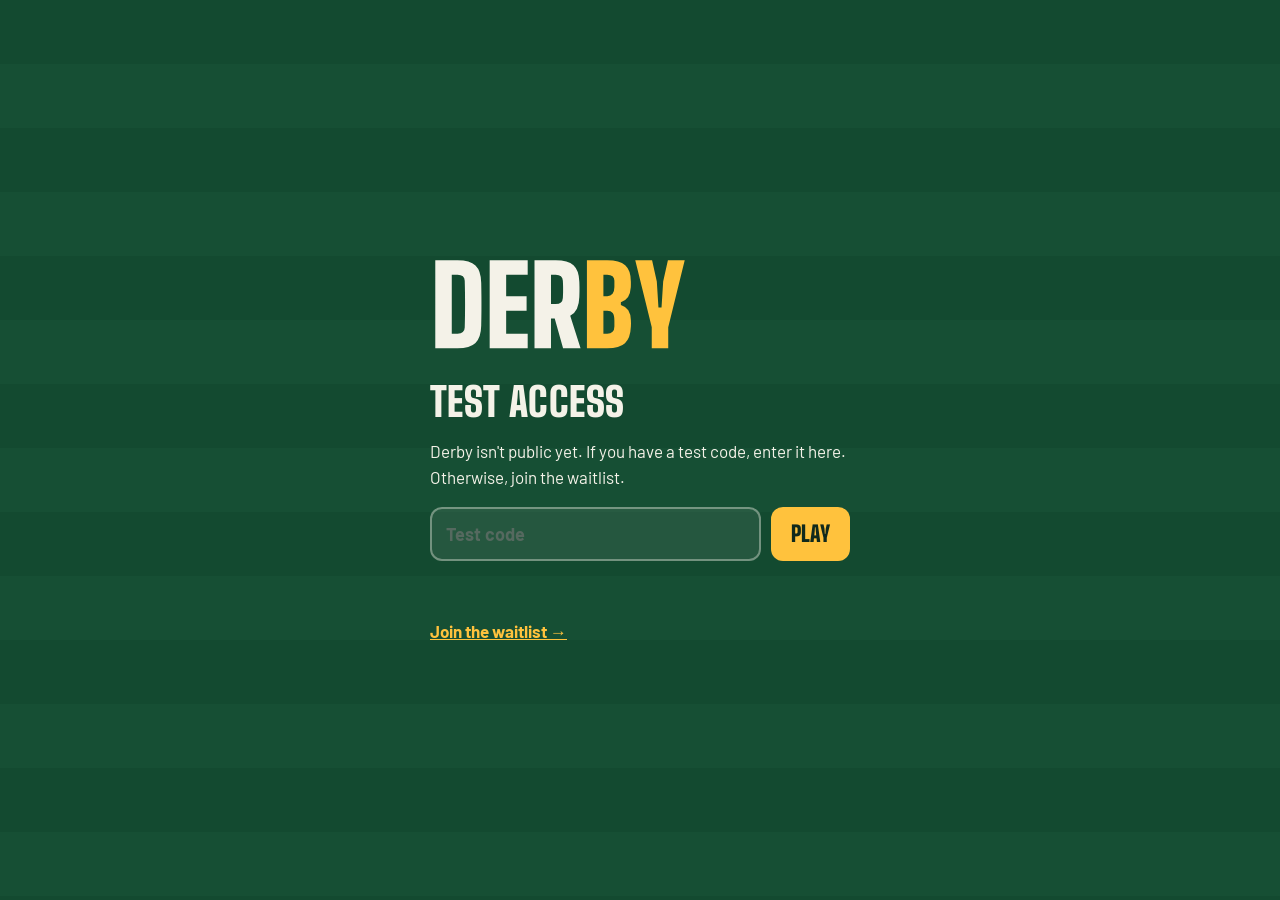
==== commit 97d5e6d2: "Seite geschlossen: Warteliste statt Spiel, Spiel nur mit Testcode Die Startseite zeigt jetzt eine Wa" ====
--- a/play/index.html
+++ b/play/index.html
@@ -1,7821 +1,94 @@
 <!doctype html>
-<html lang="de">
+<html lang="en">
 <head>
 <meta charset="utf-8">
 <meta name="viewport" content="width=device-width, initial-scale=1, viewport-fit=cover">
-<meta name="description" content="Who's the king of ball knowledge? Football party games: Career Path, One-Two, Streak and Video Battle. Free in your browser, in 6 languages.">
+<title>Derby</title>
+<meta name="robots" content="noindex, nofollow">
 <meta name="theme-color" content="#134a30">
-<meta name="apple-mobile-web-app-capable" content="yes">
-<meta name="mobile-web-app-capable" content="yes">
-<meta name="apple-mobile-web-app-status-bar-style" content="black-translucent">
-<meta name="apple-mobile-web-app-title" content="Derby">
+<link rel="icon" type="image/png" href="../icon-192.png">
 <link rel="apple-touch-icon" href="../apple-touch-icon.png">
-<link rel="icon" type="image/png" href="../icon-192.png">
-<link rel="manifest" href="manifest.webmanifest">
-<title>Derby – Football Party Games</title>
+<link rel="stylesheet" href="../site.css">
 <style>
-/* fonts: Barlow and Big Shoulders Display, SIL Open Font License */
-@font-face{font-family:'Barlow';font-style:normal;font-display:swap;font-weight:400;src:url([data-uri]) format('woff2');unicode-range:U+0100-02BA,U+02BD-02C5,U+02C7-02CC,U+02CE-02D7,U+02DD-02FF,U+0304,U+0308,U+0329,U+1D00-1DBF,U+1E00-1E9F,U+1EF2-1EFF,U+2020,U+20A0-20AB,U+20AD-20C0,U+2113,U+2C60-2C7F,U+A720-A7FF}
-@font-face{font-family:'Barlow';font-style:normal;font-display:swap;font-weight:400;src:url([data-uri]) format('woff2');unicode-range:U+0000-00FF,U+0131,U+0152-0153,U+02BB-02BC,U+02C6,U+02DA,U+02DC,U+0304,U+0308,U+0329,U+2000-206F,U+20AC,U+2122,U+2191,U+2193,U+2212,U+2215,U+FEFF,U+FFFD}
-@font-face{font-family:'Barlow';font-style:normal;font-display:swap;font-weight:600;src:url([data-uri]) format('woff2');unicode-range:U+0100-02BA,U+02BD-02C5,U+02C7-02CC,U+02CE-02D7,U+02DD-02FF,U+0304,U+0308,U+0329,U+1D00-1DBF,U+1E00-1E9F,U+1EF2-1EFF,U+2020,U+20A0-20AB,U+20AD-20C0,U+2113,U+2C60-2C7F,U+A720-A7FF}
-@font-face{font-family:'Barlow';font-style:normal;font-display:swap;font-weight:600;src:url([data-uri]) format('woff2');unicode-range:U+0000-00FF,U+0131,U+0152-0153,U+02BB-02BC,U+02C6,U+02DA,U+02DC,U+0304,U+0308,U+0329,U+2000-206F,U+20AC,U+2122,U+2191,U+2193,U+2212,U+2215,U+FEFF,U+FFFD}
-@font-face{font-family:'Barlow';font-style:normal;font-display:swap;font-weight:700;src:url([data-uri]) format('woff2');unicode-range:U+0100-02BA,U+02BD-02C5,U+02C7-02CC,U+02CE-02D7,U+02DD-02FF,U+0304,U+0308,U+0329,U+1D00-1DBF,U+1E00-1E9F,U+1EF2-1EFF,U+2020,U+20A0-20AB,U+20AD-20C0,U+2113,U+2C60-2C7F,U+A720-A7FF}
-@font-face{font-family:'Barlow';font-style:normal;font-display:swap;font-weight:700;src:url([data-uri]) format('woff2');unicode-range:U+0000-00FF,U+0131,U+0152-0153,U+02BB-02BC,U+02C6,U+02DA,U+02DC,U+0304,U+0308,U+0329,U+2000-206F,U+20AC,U+2122,U+2191,U+2193,U+2212,U+2215,U+FEFF,U+FFFD}
-@font-face{font-family:'Big Shoulders Display';font-style:normal;font-display:swap;font-weight:700;src:url([data-uri]) format('woff2');unicode-range:U+0100-02BA,U+02BD-02C5,U+02C7-02CC,U+02CE-02D7,U+02DD-02FF,U+0304,U+0308,U+0329,U+1D00-1DBF,U+1E00-1E9F,U+1EF2-1EFF,U+2020,U+20A0-20AB,U+20AD-20C0,U+2113,U+2C60-2C7F,U+A720-A7FF}
-@font-face{font-family:'Big Shoulders Display';font-style:normal;font-display:swap;font-weight:700;src:url([data-uri]) format('woff2');unicode-range:U+0000-00FF,U+0131,U+0152-0153,U+02BB-02BC,U+02C6,U+02DA,U+02DC,U+0304,U+0308,U+0329,U+2000-206F,U+20AC,U+2122,U+2191,U+2193,U+2212,U+2215,U+FEFF,U+FFFD}
-@font-face{font-family:'Big Shoulders Display';font-style:normal;font-display:swap;font-weight:800;src:url([data-uri]) format('woff2');unicode-range:U+0100-02BA,U+02BD-02C5,U+02C7-02CC,U+02CE-02D7,U+02DD-02FF,U+0304,U+0308,U+0329,U+1D00-1DBF,U+1E00-1E9F,U+1EF2-1EFF,U+2020,U+20A0-20AB,U+20AD-20C0,U+2113,U+2C60-2C7F,U+A720-A7FF}
-@font-face{font-family:'Big Shoulders Display';font-style:normal;font-display:swap;font-weight:800;src:url([data-uri]) format('woff2');unicode-range:U+0000-00FF,U+0131,U+0152-0153,U+02BB-02BC,U+02C6,U+02DA,U+02DC,U+0304,U+0308,U+0329,U+2000-206F,U+20AC,U+2122,U+2191,U+2193,U+2212,U+2215,U+FEFF,U+FFFD}
-@font-face{font-family:'Big Shoulders Display';font-style:normal;font-display:swap;font-weight:900;src:url([data-uri]) format('woff2');unicode-range:U+0100-02BA,U+02BD-02C5,U+02C7-02CC,U+02CE-02D7,U+02DD-02FF,U+0304,U+0308,U+0329,U+1D00-1DBF,U+1E00-1E9F,U+1EF2-1EFF,U+2020,U+20A0-20AB,U+20AD-20C0,U+2113,U+2C60-2C7F,U+A720-A7FF}
-@font-face{font-family:'Big Shoulders Display';font-style:normal;font-display:swap;font-weight:900;src:url([data-uri]) format('woff2');unicode-range:U+0000-00FF,U+0131,U+0152-0153,U+02BB-02BC,U+02C6,U+02DA,U+02DC,U+0304,U+0308,U+0329,U+2000-206F,U+20AC,U+2122,U+2191,U+2193,U+2212,U+2215,U+FEFF,U+FFFD}
-</style>
-<script src="app-config.js"></script>
-<style>
-/* Layout: a hub of football party games. Language first, then a games list; each game runs on a pitch seen from above, one half per player, the top half rotated for the opponent across the table. */
-:root {
-  --turf: #1d6a44;
-  --turf-2: #217049;
-  --turf-deep: #134a30;
-  --turf-deep-2: #164f34;
-  --chalk: #f4f2e8;
-  --line: rgba(244, 242, 232, 0.38);
-  --fill: rgba(244, 242, 232, 0.12);
-  --ink: #10291c;
-  --ink-soft: #3f5c4c;
-  --p1: #ffc23d;
-  --p2: #8fd3ff;
-  --bad: #ff8f7d;
-  --turf-3: #2c8556;
-  --good: #4fd18b;
-  --ink-line: rgba(16, 41, 28, .22);
-  --ad-bg: #0d100e;
-  --ad-media: #1a1f1c;
-  --ad-stripe: #222924;
-  --display: "Big Shoulders Display", "Arial Narrow", Impact, sans-serif;
-  --body: "Barlow", "Helvetica Neue", Arial, sans-serif;
-  color-scheme: dark;
-}
-html { height: 100%; box-sizing: border-box; background: var(--turf-deep); }
-/* the banner ad at the bottom takes --ad-h; --sab is the bottom safe area that is still free above it */
-:root { --ad-h: 0px; --sab: env(safe-area-inset-bottom, 0px); }
-html.has-banner { --ad-h: calc(var(--banner-h, 50px) + env(safe-area-inset-bottom, 0px)); --sab: 0px; }
-html.has-banner.kb-open { --ad-h: 0px; --sab: env(safe-area-inset-bottom, 0px); }
-*, *::before, *::after { box-sizing: inherit; }
-body {
-  height: 100%;
-  margin: 0;
-  overflow: hidden;
-  background: var(--turf-deep);
-  color: var(--chalk);
-  font-family: var(--body);
-  font-size: 15px;
-  padding-left: max(16px, env(safe-area-inset-left, 0px));
-  padding-right: max(16px, env(safe-area-inset-right, 0px));
-  padding-top: 12px;
-  padding-bottom: calc(12px + var(--ad-h));
-  -webkit-tap-highlight-color: transparent;
-}
-button { font: inherit; }
-[hidden] { display: none !important; }
-
-/* ---------- full-screen screens (language, games) ---------- */
-.screen {
-  position: fixed;
-  inset: 0 0 var(--ad-h) 0;
-  z-index: 30;
-  overflow-y: auto;
-  background: repeating-linear-gradient(to bottom, var(--turf-deep) 0 52px, var(--turf-deep-2) 52px 104px);
-  padding: calc(env(safe-area-inset-top, 0px) + 28px) max(16px, env(safe-area-inset-right, 0px)) calc(var(--sab) + 28px) max(16px, env(safe-area-inset-left, 0px));
-}
-.brand {
-  min-width: 0;
-  margin: 0;
-  font-family: var(--display);
-  font-weight: 900;
-  font-size: clamp(60px, 19vw, 92px);
-  line-height: .82;
-  letter-spacing: .02em;
-  text-transform: uppercase;
-}
-.brand i { font-style: normal; color: var(--p1); }
-
-.lang-wrap {
-  max-width: 440px;
-  min-height: 100%;
-  margin: 0 auto;
-  display: flex;
-  flex-direction: column;
-  justify-content: center;
-  gap: 22px;
-}
-.lang-q { margin: 0; font-size: 15px; font-weight: 600; line-height: 1.5; opacity: .85; text-wrap: balance; }
-.lang-grid { display: grid; grid-template-columns: 1fr 1fr; gap: 10px; }
-.lang-opt {
-  display: flex;
-  align-items: center;
-  gap: 12px;
-  min-height: 64px;
-  padding: 10px 14px;
-  border-radius: 12px;
-  border: 2px solid var(--line);
-  background: var(--fill);
-  color: var(--chalk);
-  font-size: 17px;
-  font-weight: 700;
-  text-align: left;
-  cursor: pointer;
-  min-width: 0;
-}
-.lang-opt .code { font-family: var(--display); font-weight: 900; font-size: 22px; color: var(--p1); min-width: 30px; }
-.lang-opt[aria-pressed="true"] { border-color: var(--p1); }
-
-.menu-wrap { max-width: 520px; margin: 0 auto; display: flex; flex-direction: column; gap: 20px; }
-.menu-head { display: flex; justify-content: space-between; align-items: flex-start; gap: 12px; }
-.tag { margin: 10px 0 0; font-size: 15px; font-weight: 600; opacity: .85; }
-.lang-btn {
-  flex: none;
-  display: inline-flex;
-  align-items: center;
-  gap: 8px;
-  min-height: 40px;
-  padding: 0 14px;
-  border-radius: 999px;
-  border: 2px solid var(--line);
-  background: transparent;
-  color: var(--chalk);
-  font-weight: 700;
-  cursor: pointer;
-}
-.lang-btn .code { font-family: var(--display); font-weight: 900; font-size: 18px; color: var(--p1); }
-.sect { margin: 0; font-size: 12px; font-weight: 700; letter-spacing: .16em; text-transform: uppercase; opacity: .8; }
-.game-secs { display: flex; flex-direction: column; gap: 24px; }
-.game-sec { display: flex; flex-direction: column; gap: 10px; }
-.games { list-style: none; margin: 0; padding: 0; display: flex; flex-direction: column; gap: 10px; }
-.game {
-  width: 100%;
-  display: grid;
-  grid-template-columns: 52px minmax(0, 1fr) auto;
-  align-items: center;
-  gap: 14px;
-  padding: 14px;
-  border-radius: 14px;
-  text-align: left;
-  color: inherit;
-}
-.game.live { background: var(--chalk); color: var(--ink); border: 0; cursor: pointer; box-shadow: 0 10px 30px rgba(0, 0, 0, .3); }
-.game.soon { background: var(--fill); border: 1px dashed var(--line); color: var(--chalk); }
-.emb { width: 52px; height: 52px; border-radius: 50%; display: grid; place-items: center; }
-.emb svg { width: 30px; height: 30px; fill: none; stroke: currentColor; stroke-width: 2.5; stroke-linecap: round; stroke-linejoin: round; }
-.emb svg .dot { fill: currentColor; stroke: none; }
-.game.live .emb { background: var(--turf); color: var(--chalk); }
-.game.soon .emb { border: 2px solid var(--line); opacity: .75; }
-.g-text { min-width: 0; display: block; }
-.g-name { display: block; font-family: var(--display); font-weight: 900; font-size: 24px; line-height: .95; text-transform: uppercase; letter-spacing: .01em; }
-.g-desc { display: block; margin-top: 5px; font-size: 14px; line-height: 1.35; }
-.g-meta { display: block; margin-top: 6px; font-size: 11px; font-weight: 700; letter-spacing: .1em; text-transform: uppercase; opacity: .7; }
-.pill { font-family: var(--display); font-weight: 800; font-size: 15px; letter-spacing: .06em; text-transform: uppercase; padding: 6px 12px; border-radius: 999px; white-space: nowrap; }
-.game.live .pill { background: var(--turf); color: var(--chalk); }
-.game.soon .pill { border: 1px solid var(--line); opacity: .8; }
-.menu-foot { margin: 0; font-size: 12px; line-height: 1.4; opacity: .7; }
-
-/* ---------- pitch ---------- */
-.pitch {
-  position: relative;
-  height: 100%;
-  max-width: 520px;
-  margin: 0 auto;
-  display: grid;
-  grid-template-rows: 1fr 1fr;
-  border: 2px solid var(--line);
-  border-radius: 6px;
-  overflow: hidden;
-  background: repeating-linear-gradient(to bottom, var(--turf) 0 52px, var(--turf-2) 52px 104px);
-}
-.pitch::before {
-  content: "";
-  position: absolute;
-  left: 0; right: 0; top: 50%;
-  height: 2px;
-  transform: translateY(-1px);
-  background: var(--line);
-  pointer-events: none;
-  z-index: 2;
-}
-
-.kickoff {
-  position: absolute;
-  left: 50%; top: 50%;
-  width: 104px; height: 104px;
-  transform: translate(-50%, -50%);
-  pointer-events: none;
-  z-index: 2;
-}
-.kickoff svg { width: 100%; height: 100%; overflow: visible; }
-.kickoff .track { fill: none; stroke: var(--line); stroke-width: 2; }
-.kickoff .drain {
-  fill: none; stroke: var(--chalk); stroke-width: 5; stroke-linecap: round;
-  stroke-dasharray: 100; stroke-dashoffset: 0;
-  transform: rotate(-90deg); transform-origin: 50% 50%;
-  transition: stroke .3s;
-}
-.kickoff.idle .drain { stroke: var(--line); stroke-width: 2; }
-.kickoff.b0 .drain { stroke: var(--p1); }
-.kickoff.b1 .drain { stroke: var(--p2); }
-.kickoff.low .drain { stroke: var(--bad); }
-.kickoff .spot { fill: var(--chalk); }
-
-.half {
-  --pc: var(--p1);
-  position: relative;
-  display: flex;
-  flex-direction: column;
-  min-height: 0;
-  overflow: hidden;
-  touch-action: manipulation;
-  user-select: none;
-  -webkit-user-select: none;
-  cursor: pointer;
-  transition: background-color .25s ease;
-}
-.half[data-p="1"] { --pc: var(--p2); transform: rotate(180deg); }
-.half.lit { background-color: color-mix(in srgb, var(--pc) 18%, transparent); }
-.half::after {
-  content: "";
-  position: absolute;
-  left: 20%; right: 20%; bottom: -2px;
-  height: 58px;
-  border: 2px solid var(--line);
-  border-bottom: none;
-  pointer-events: none;
-}
-
-.stage {
-  position: relative;
-  z-index: 1;
-  flex: 1;
-  min-height: 0;
-  overflow-y: auto;
-  display: flex;
-  flex-direction: column;
-  align-items: center;
-  justify-content: center;
-  gap: 12px;
-  padding: 58px 4px 8px;
-  text-align: center;
-}
-.hud {
-  position: relative;
-  z-index: 1;
-  display: flex;
-  align-items: center;
-  justify-content: space-between;
-  gap: 8px;
-  padding: 6px 6px 12px;
-  font-family: var(--display);
-  text-transform: uppercase;
-}
-.who { font-weight: 800; font-size: 18px; letter-spacing: .06em; color: var(--pc); min-width: 0; }
-.clock { font-weight: 800; font-size: 20px; font-variant-numeric: tabular-nums; letter-spacing: .04em; }
-.clock.low { color: var(--bad); }
-.tally { display: flex; align-items: baseline; gap: 6px; font-variant-numeric: tabular-nums; font-weight: 800; font-size: 18px; }
-.tally b { font-size: 30px; font-weight: 900; color: var(--pc); line-height: 1; }
-.tally small { font-size: 12px; letter-spacing: .1em; opacity: .7; }
-
-.pair { display: flex; align-items: flex-start; justify-content: center; gap: 6px; width: 100%; }
-.club { margin: 0; width: 44%; min-width: 0; display: flex; flex-direction: column; align-items: center; gap: 10px; }
-.crest {
-  width: clamp(62px, 19vw, 86px);
-  aspect-ratio: 1;
-  max-width: 100%;
-  border-radius: 50%;
-  display: grid;
-  place-items: center;
-  box-shadow: 0 0 0 3px var(--chalk), 0 6px 16px rgba(0, 0, 0, .35);
-  font-family: var(--display);
-  font-weight: 900;
-  font-size: clamp(20px, 6vw, 27px);
-  letter-spacing: .03em;
-  text-shadow: 0 1px 2px rgba(0, 0, 0, .45);
-}
-.crest.flag, .crest.pos { position: relative; overflow: hidden; }
-.crest svg.fill { position: absolute; inset: 0; width: 100%; height: 100%; }
-.crest .code {
-  position: absolute;
-  left: 50%;
-  bottom: 12%;
-  transform: translateX(-50%);
-  padding: 1px 6px;
-  border-radius: 4px;
-  background: rgba(16, 41, 28, .78);
-  color: var(--chalk);
-  font-size: clamp(11px, 3vw, 14px);
-  letter-spacing: .06em;
-  line-height: 1.2;
-  text-shadow: none;
-}
-.pt-turf { fill: var(--turf-3); }
-.pt-line { fill: none; stroke: rgba(244, 242, 232, .8); stroke-width: 1; }
-.pt-dot { fill: var(--p1); stroke: var(--ink); stroke-width: .8; }
-.club figcaption {
-  overflow-wrap: break-word;
-  font-family: var(--display);
-  font-weight: 800;
-  font-size: clamp(17px, 4.8vw, 22px);
-  line-height: 1.02;
-  text-transform: uppercase;
-  letter-spacing: .02em;
-  text-wrap: balance;
-}
-.amp {
-  font-family: var(--display);
-  font-weight: 900;
-  font-size: 26px;
-  opacity: .65;
-  padding-top: calc(clamp(62px, 19vw, 86px) / 2 - 17px);
-}
-.ask { margin: 0; font-weight: 700; font-size: 16px; text-wrap: balance; }
-.hint {
-  margin: 0;
-  font-size: 12px;
-  font-weight: 700;
-  letter-spacing: .14em;
-  text-transform: uppercase;
-  color: var(--pc);
-  animation: breathe 1.8s ease-in-out infinite;
-}
-@keyframes breathe { 50% { opacity: .45; } }
-
-.big {
-  margin: 0;
-  font-family: var(--display);
-  font-weight: 900;
-  font-size: clamp(38px, 11vw, 52px);
-  line-height: .92;
-  text-transform: uppercase;
-  letter-spacing: .01em;
-  text-wrap: balance;
-}
-.count {
-  margin: 0;
-  font-family: var(--display);
-  font-weight: 900;
-  font-size: clamp(64px, 20vw, 92px);
-  line-height: .85;
-  font-variant-numeric: tabular-nums;
-  color: var(--pc);
-}
-.sub { margin: 0; font-weight: 600; font-size: 16px; text-wrap: balance; }
-.mini { margin: 0; font-size: 13px; opacity: .75; text-wrap: balance; }
-.wait { margin: 0; font-size: 13px; font-weight: 600; color: var(--pc); text-wrap: balance; }
-.label { margin: 4px 0 0; font-size: 11px; font-weight: 700; letter-spacing: .16em; text-transform: uppercase; opacity: .8; }
-.sol { list-style: none; margin: 0; padding: 0; display: flex; flex-wrap: wrap; justify-content: center; gap: 6px; max-width: 440px; }
-.sol li {
-  background: var(--fill);
-  border: 1px solid var(--line);
-  border-radius: 999px;
-  padding: 4px 11px;
-  font-size: 14px;
-  font-weight: 600;
-}
-.sol li span { display: inline-block; }
-.sol.veiled li span { filter: blur(5px); opacity: .8; }
-.sol.unveiled li span { animation: unveil .4s ease-out; }
-@keyframes unveil { from { filter: blur(5px); opacity: .8; } to { filter: blur(0); opacity: 1; } }
-.row { display: flex; gap: 10px; flex-wrap: wrap; justify-content: center; }
-
-.btn {
-  font-family: var(--display);
-  font-weight: 800;
-  font-size: 21px;
-  text-transform: uppercase;
-  letter-spacing: .05em;
-  min-height: 48px;
-  min-width: 120px;
-  padding: 8px 22px;
-  border-radius: 10px;
-  border: 2px solid var(--chalk);
-  background: var(--chalk);
-  color: var(--ink);
-  cursor: pointer;
-}
-.btn.ghost { background: transparent; color: var(--chalk); }
-.btn:active, .game.live:active, .lang-opt:active { transform: translateY(1px); }
-.btn:focus-visible, .chip input:focus-visible + span, .go:focus-visible, .game:focus-visible,
-.lang-opt:focus-visible, .lang-btn:focus-visible, .back:focus-visible { outline: 3px solid var(--p1); outline-offset: 3px; }
-
-/* ---------- game intro card ---------- */
-.overlay {
-  position: fixed;
-  inset: 0 0 var(--ad-h) 0;
-  z-index: 20;
-  display: flex;
-  flex-direction: column;
-  overflow-y: auto;
-  padding: calc(env(safe-area-inset-top, 0px) + 16px) max(16px, env(safe-area-inset-right, 0px)) calc(var(--sab) + 16px) max(16px, env(safe-area-inset-left, 0px));
-  background: rgba(10, 34, 22, .74);
-  backdrop-filter: blur(3px);
-}
-.card {
-  width: 100%;
-  max-width: 400px;
-  margin: auto;
-  background: var(--chalk);
-  color: var(--ink);
-  border-radius: 14px;
-  padding: 16px 20px 18px;
-  display: flex;
-  flex-direction: column;
-  gap: 14px;
-  box-shadow: 0 18px 50px rgba(0, 0, 0, .4);
-}
-.back {
-  align-self: flex-start;
-  display: inline-flex;
-  align-items: center;
-  gap: 6px;
-  min-height: 36px;
-  padding: 0 12px 0 8px;
-  border-radius: 999px;
-  border: 1.5px solid var(--ink-soft);
-  background: transparent;
-  color: var(--ink);
-  font-weight: 700;
-  font-size: 14px;
-  cursor: pointer;
-}
-.eyebrow { margin: 0; font-size: 12px; font-weight: 700; letter-spacing: .16em; text-transform: uppercase; color: var(--ink-soft); }
-.title {
-  margin: 0;
-  font-family: var(--display);
-  font-weight: 900;
-  font-size: clamp(44px, 13vw, 64px);
-  line-height: .86;
-  text-transform: uppercase;
-  letter-spacing: -.005em;
-}
-.title span { display: block; }
-.title span + span { color: var(--turf); }
-.rules { margin: 0; padding-left: 22px; display: flex; flex-direction: column; gap: 7px; line-height: 1.4; font-size: 15px; }
-.rules li::marker { font-family: var(--display); font-weight: 900; color: var(--turf); }
-.chips { display: flex; gap: 8px; flex-wrap: wrap; border: 0; margin: 0; padding: 0; min-width: 0; }
-.chips legend { padding: 0; margin-bottom: 8px; font-size: 12px; font-weight: 700; letter-spacing: .14em; text-transform: uppercase; color: var(--ink-soft); }
-.chip { position: relative; }
-.chip input { position: absolute; opacity: 0; inset: 0; margin: 0; cursor: pointer; }
-.chip span {
-  display: inline-flex;
-  align-items: center;
-  min-height: 40px;
-  padding: 0 16px;
-  border-radius: 999px;
-  border: 2px solid var(--ink);
-  font-family: var(--display);
-  font-weight: 800;
-  font-size: 18px;
-  text-transform: uppercase;
-  letter-spacing: .04em;
-}
-.chip input:checked + span { background: var(--ink); color: var(--chalk); }
-.chips.leagues, .chips.levels, .chips.qtypes { gap: 6px; }
-.chips.levels .chip span, .chips.qtypes .chip span { min-height: 38px; padding: 0 13px; font-size: 16px; }
-.chips.levels .chip.bk span { border-style: dashed; }
-.chips.levels .chip.bk input:checked + span { background: var(--p1); color: var(--ink); border: 2px solid var(--ink); }
-.chips.leagues .chip span { min-height: 38px; padding: 0 13px; font-size: 16px; }
-.sub-legend { width: 100%; margin-top: 6px; font-size: 12px; font-weight: 700; letter-spacing: .14em; text-transform: uppercase; color: var(--ink-soft); }
-.pool { width: 100%; margin: 2px 0 0; font-size: 13px; line-height: 1.4; color: var(--ink-soft); }
-.pool b { color: var(--ink); font-variant-numeric: tabular-nums; }
-.go {
-  min-height: 54px;
-  border: 0;
-  border-radius: 10px;
-  background: var(--turf);
-  color: var(--chalk);
-  font-family: var(--display);
-  font-weight: 900;
-  font-size: 26px;
-  text-transform: uppercase;
-  letter-spacing: .06em;
-  cursor: pointer;
-}
-.foot { margin: 0; font-size: 12px; line-height: 1.4; color: var(--ink-soft); }
-
-/* ---------- ad placeholder after a match ---------- */
-.adscreen {
-  position: fixed;
-  inset: 0;
-  z-index: 50;
-  display: flex;
-  flex-direction: column;
-  gap: 14px;
-  background: var(--ad-bg);
-  color: var(--chalk);
-  padding: calc(env(safe-area-inset-top, 0px) + 14px) max(16px, env(safe-area-inset-right, 0px)) calc(env(safe-area-inset-bottom, 0px) + 18px) max(16px, env(safe-area-inset-left, 0px));
-}
-.ad-top { display: flex; align-items: center; justify-content: space-between; gap: 10px; }
-.ad-tag { padding: 4px 8px; border: 1px solid var(--line); border-radius: 4px; font-size: 11px; font-weight: 700; letter-spacing: .16em; text-transform: uppercase; }
-.ad-skip {
-  min-height: 40px;
-  padding: 0 16px;
-  border-radius: 999px;
-  border: 1.5px solid var(--line);
-  background: transparent;
-  color: var(--chalk);
-  font-weight: 700;
-  font-size: 14px;
-  font-variant-numeric: tabular-nums;
-}
-.ad-skip:disabled { opacity: .7; }
-.ad-skip:not(:disabled) { border-color: var(--chalk); background: var(--chalk); color: var(--ink); cursor: pointer; }
-.ad-skip:focus-visible { outline: 3px solid var(--p1); outline-offset: 3px; }
-.ad-body { flex: 1; min-height: 0; display: flex; flex-direction: column; align-items: center; justify-content: center; gap: 14px; text-align: center; }
-.ad-media {
-  width: min(100%, 340px);
-  aspect-ratio: 3 / 4;
-  max-height: 60vh;
-  display: grid;
-  place-items: center;
-  border-radius: 12px;
-  border: 1px dashed var(--line);
-  background: repeating-linear-gradient(135deg, var(--ad-media) 0 14px, var(--ad-stripe) 14px 28px);
-}
-.ad-media b { font-family: var(--display); font-weight: 900; font-size: 34px; letter-spacing: .04em; text-transform: uppercase; }
-.ad-note { margin: 0; max-width: 34ch; font-size: 14px; line-height: 1.45; opacity: .85; text-wrap: balance; }
-.ad-progress { height: 4px; border-radius: 2px; background: var(--fill); overflow: hidden; }
-.ad-progress span { display: block; height: 100%; width: 0; background: var(--p1); }
-
-/* ---------- solo games ---------- */
-.solo-modal {
-  position: fixed; inset: 0 0 var(--ad-h) 0; z-index: 40;
-  display: flex; align-items: safe center; justify-content: center;
-  overflow-y: auto;   /* a tall card scrolls instead of being cut off on small phones */
-  padding: calc(env(safe-area-inset-top, 0px) + 16px) max(16px, env(safe-area-inset-right, 0px)) calc(var(--sab) + 16px) max(16px, env(safe-area-inset-left, 0px));
-  background: rgba(10, 34, 22, .72);
-  backdrop-filter: blur(3px);
-}
-.modal-card { width: 100%; max-width: 380px; }
-.revive {
-  position: relative; width: 150px; height: 150px; margin: 4px auto;
-  border: 0; border-radius: 50%; background: var(--turf); color: var(--chalk);
-  display: grid; place-items: center; cursor: pointer;
-  box-shadow: 0 10px 24px rgba(0, 0, 0, .25);
-  animation: rvpulse 1s ease-in-out infinite;
-}
-.revive svg { position: absolute; inset: 0; width: 100%; height: 100%; transform: rotate(-90deg); }
-.rv-track { fill: none; stroke: rgba(244, 242, 232, .25); stroke-width: 6; }
-.rv-drain { fill: none; stroke: var(--p1); stroke-width: 6; stroke-linecap: round; stroke-dasharray: 100; stroke-dashoffset: 0; }
-.rv-in { position: relative; display: flex; flex-direction: column; align-items: center; gap: 2px; }
-.rv-num { font-family: var(--display); font-weight: 900; font-size: 64px; line-height: .9; font-variant-numeric: tabular-nums; }
-.rv-cap { font-size: 12px; font-weight: 700; letter-spacing: .14em; text-transform: uppercase; }
-.revive:focus-visible { outline: 3px solid var(--p1); outline-offset: 4px; }
-.revive:active { transform: scale(.97); }
-@keyframes rvpulse { 50% { transform: scale(1.04); } }
-.rv-label { margin: 0; font-size: 15px; font-weight: 600; line-height: 1.4; }
-.link-btn { align-self: center; padding: 6px 10px; border: 0; background: none; color: var(--ink-soft); font-weight: 700; font-size: 14px; text-decoration: underline; cursor: pointer; }
-.link-btn:focus-visible { outline: 3px solid var(--p1); outline-offset: 2px; }
-.solo-wrap { max-width: 520px; min-height: 100%; margin: 0 auto; display: flex; flex-direction: column; gap: 14px; }
-.solo-head { display: flex; justify-content: space-between; align-items: center; gap: 10px; }
-.solo-stats { display: flex; gap: 16px; font-family: var(--display); text-transform: uppercase; font-weight: 800; font-size: 14px; letter-spacing: .06em; text-align: right; }
-.solo-stats b { display: block; font-size: 30px; font-weight: 900; line-height: 1; color: var(--p1); font-variant-numeric: tabular-nums; }
-.solo-bar { height: 6px; border-radius: 3px; background: var(--fill); overflow: hidden; }
-.solo-bar span { display: block; height: 100%; width: 100%; background: var(--chalk); transform-origin: left center; transition: transform .1s linear; }
-.solo-bar.low span { background: var(--bad); }
-.solo-body { flex: 1; display: flex; flex-direction: column; align-items: center; gap: 14px; text-align: center; padding-bottom: 8px; }
-.solo-kicker { margin: 0; font-size: 12px; font-weight: 700; letter-spacing: .16em; text-transform: uppercase; opacity: .8; }
-.opts { width: 100%; display: grid; gap: 8px; }
-.opt {
-  display: flex; align-items: center; gap: 12px;
-  min-height: 52px; padding: 10px 14px;
-  border-radius: 12px; border: 2px solid var(--line);
-  background: var(--fill); color: var(--chalk);
-  font-weight: 700; font-size: 17px; text-align: left; cursor: pointer;
-}
-.opt i { font-style: normal; font-family: var(--display); font-weight: 900; font-size: 18px; color: var(--p1); min-width: 14px; }
-.opt span { min-width: 0; overflow-wrap: anywhere; }
-.opt.ok { background: var(--good); border-color: var(--good); color: var(--ink); }
-.opt.bad { background: var(--bad); border-color: var(--bad); color: var(--ink); }
-.opt.ok i, .opt.bad i { color: var(--ink); }
-.opt.dim { opacity: .45; }
-.opt:disabled { cursor: default; }
-.opt:not(:disabled):active { transform: translateY(1px); }
-.opt:focus-visible, .ink-btn:focus-visible, .share:focus-visible { outline: 3px solid var(--p1); outline-offset: 3px; }
-.solo-fb { width: 100%; display: flex; flex-direction: column; align-items: center; gap: 10px; }
-.fb-title { margin: 0; font-family: var(--display); font-weight: 900; font-size: 30px; text-transform: uppercase; }
-.fb-title.good { color: var(--good); }
-.fb-title.badc { color: var(--bad); }
-.over { width: 100%; background: var(--chalk); color: var(--ink); border-radius: 14px; padding: 18px 16px; display: flex; flex-direction: column; gap: 10px; text-align: center; }
-.over-title { margin: 0; font-family: var(--display); font-weight: 900; font-size: 26px; text-transform: uppercase; }
-.big-num { margin: 0; font-family: var(--display); font-weight: 900; font-size: 72px; line-height: .85; color: var(--turf); font-variant-numeric: tabular-nums; }
-.over-sub { margin: 0; font-size: 14px; font-weight: 600; color: var(--ink-soft); }
-.over-actions { display: flex; flex-direction: column; gap: 8px; }
-.over .go { min-height: 50px; padding: 8px 12px; font-size: 19px; line-height: 1.1; }
-@media (max-width: 460px) { #langBtn .nm { display: none; } }
-/* small phones: the Serie question and its four answers fit above the banner */
-@media (max-height: 620px) {
-  #soloScreen { padding-top: calc(env(safe-area-inset-top, 0px) + 14px); padding-bottom: calc(var(--sab) + 12px); }
-  #soloScreen .solo-wrap, #soloScreen .solo-body { gap: 9px; }
-  .opts { gap: 6px; }
-  .opt { min-height: 44px; padding: 6px 12px; font-size: 16px; }
-}
-.ink-btn { min-height: 46px; border-radius: 10px; border: 2px solid var(--ink); background: transparent; color: var(--ink); font-family: var(--display); font-weight: 800; font-size: 19px; text-transform: uppercase; letter-spacing: .05em; cursor: pointer; }
-.squares { display: flex; justify-content: center; gap: 6px; }
-.sq { width: 28px; height: 28px; border-radius: 6px; }
-.sq.ok { background: var(--good); }
-.sq.bad { background: var(--bad); }
-.share { width: 100%; resize: none; border-radius: 10px; border: 1.5px solid var(--ink-line); background: var(--chalk); color: var(--ink); font: 600 15px/1.4 var(--body); padding: 10px; text-align: center; }
-
-@media (prefers-reduced-motion: reduce) {
-  .hint, .sol.unveiled li span, .revive { animation: none; }
-  .half, .kickoff .drain { transition: none; }
-}
-
-/* ---------- Karriereweg ---------- */
-.kw-body { flex: 1; display: flex; flex-direction: column; align-items: center; gap: 12px; text-align: center; padding-bottom: 8px; }
-.kw-path { list-style: none; margin: 0; padding: 0; width: 100%; display: grid; gap: 6px; text-align: left; }
-.kw-path.two { grid-template-columns: minmax(0, 1fr) minmax(0, 1fr); grid-auto-flow: column; }
-.kw-st {
-  display: flex; align-items: center; gap: 8px; min-width: 0; min-height: 46px;
-  padding: 5px 8px; border-radius: 10px;
-  background: var(--fill); border: 1px solid var(--line);
-}
-.kw-st.new { border-color: var(--p1); animation: kwIn .35s ease-out; }
-.kw-st.hid { background: transparent; border-style: dashed; opacity: .6; }
-@keyframes kwIn { from { opacity: 0; transform: translateY(-6px); } }
-.kw-no { flex: none; min-width: 16px; text-align: right; font-family: var(--display); font-weight: 900; font-size: 15px; opacity: .75; font-variant-numeric: tabular-nums; }
-.kw-badge {
-  flex: none; width: 32px; height: 32px; border-radius: 50%;
-  display: grid; place-items: center; overflow: hidden;
-  font-family: var(--display); font-weight: 900; font-size: 11px; letter-spacing: .01em; line-height: 1;
-  box-shadow: 0 0 0 2px var(--chalk);
-}
-.kw-badge.q { background: transparent; box-shadow: none; border: 2px dashed var(--line); color: var(--chalk); font-size: 15px; }
-.kw-txt { min-width: 0; flex: 1; display: flex; flex-direction: column; gap: 1px; line-height: 1.15; }
-.kw-txt b {
-  font-size: 15px; font-weight: 700; overflow-wrap: anywhere;
-  display: -webkit-box; -webkit-line-clamp: 2; -webkit-box-orient: vertical; overflow: hidden;
-}
-.kw-txt small { font-size: 12px; font-weight: 600; opacity: .85; font-variant-numeric: tabular-nums; }
-.kw-loan {
-  display: inline-block; margin-left: 6px; padding: 1px 5px; border-radius: 4px;
-  background: var(--p2); color: var(--ink);
-  font-size: 10px; font-weight: 700; letter-spacing: .06em; text-transform: uppercase; vertical-align: 1px;
-}
-.kw-ph { display: block; width: 70%; height: 10px; border-radius: 5px; background: var(--line); }
-.kw-tools { width: 100%; display: flex; align-items: center; justify-content: space-between; gap: 10px; flex-wrap: wrap; }
-.kw-pts { font-family: var(--display); font-weight: 900; font-size: 20px; letter-spacing: .03em; text-transform: uppercase; color: var(--p1); }
-.kw-more {
-  min-height: 44px; padding: 0 16px; border-radius: 999px;
-  border: 2px solid var(--chalk); background: transparent; color: var(--chalk);
-  font-weight: 700; font-size: 15px; cursor: pointer;
-}
-.kw-more:active { transform: translateY(1px); }
-.kw-more:focus-visible, .kw-mini:focus-visible { outline: 3px solid var(--p1); outline-offset: 2px; }
-.kw-opts { grid-template-columns: minmax(0, 1fr) minmax(0, 1fr); }
-.kw-opts .opt { min-height: 56px; padding: 8px 10px; gap: 8px; font-size: 16px; line-height: 1.2; }
-.kw-was { margin: 0; font-size: 16px; }
-.kw-intro .title { color: var(--ink); font-size: clamp(32px, 10.5vw, 42px); }
-.kw-intro .rules { text-align: left; }
-.kw-intro .go { margin-top: 4px; }
-
-/* duel: one phone, two halves, the top one turned round */
-.kw-duel {
-  position: fixed; inset: 0 0 var(--ad-h) 0; z-index: 31;
-  background: var(--turf-deep);
-  padding: max(12px, env(safe-area-inset-top, 0px)) max(16px, env(safe-area-inset-right, 0px)) max(12px, var(--sab)) max(16px, env(safe-area-inset-left, 0px));
-}
-.kw-half {
-  --pc: var(--p1);
-  position: relative; z-index: 1;
-  display: flex; flex-direction: column; justify-content: flex-end; gap: 7px;
-  min-height: 0; overflow: hidden;
-  padding: 12px 8px 6px;
-  touch-action: manipulation; user-select: none; -webkit-user-select: none;
-  transition: background-color .25s ease;
-}
-.kw-half[data-p="1"] { --pc: var(--p2); transform: rotate(180deg); }
-.kw-half.lit { background-color: color-mix(in srgb, var(--pc) 18%, transparent); }
-.kw-half.out .kw-opts { opacity: .55; }
-.kw-cnt { margin-left: 8px; font-size: 13px; letter-spacing: .08em; color: var(--chalk); opacity: .7; font-variant-numeric: tabular-nums; }
-.kw-hmain { min-height: 0; flex: 1 1 auto; display: flex; flex-direction: column; justify-content: center; }
-.kw-path.compact { gap: 4px; }
-.kw-path.compact .kw-st { min-height: 30px; padding: 3px 6px; gap: 6px; border-radius: 8px; }
-.kw-path.compact .kw-no { min-width: 12px; font-size: 12px; }
-.kw-path.compact .kw-badge { width: 22px; height: 22px; font-size: 8px; box-shadow: 0 0 0 1.5px var(--chalk); }
-.kw-path.compact .kw-badge.q { font-size: 11px; }
-.kw-path.compact .kw-txt { flex-direction: row; align-items: baseline; gap: 6px; }
-.kw-path.compact .kw-txt b { flex: 1; min-width: 0; font-size: 13px; -webkit-line-clamp: 1; }
-.kw-path.compact .kw-txt small { flex: none; font-size: 11px; }
-/* two columns in a half: the club name gets the whole width, the years go underneath */
-.kw-path.compact.two .kw-st { min-height: 32px; padding: 2px 6px 2px 4px; gap: 5px; }
-.kw-path.compact.two .kw-no { min-width: 10px; font-size: 11px; }
-.kw-path.compact.two .kw-txt { flex-direction: column; align-items: stretch; gap: 0; }
-.kw-path.compact.two .kw-txt b { display: block; white-space: nowrap; text-overflow: ellipsis; overflow-wrap: normal; font-size: 13px; line-height: 1.15; }
-.kw-path.compact.two .kw-txt small { font-size: 10.5px; line-height: 1.2; white-space: nowrap; }
-.kw-path.compact .kw-loan { margin-left: 3px; padding: 0 3px; font-size: 8px; }
-/* denser steps for small phones, chosen in kwFit:
-   d1 two lines but tighter, d2 one line with short years, d3 one line without years, d4 like d3 but scrollable */
-.kw-path.compact.d1 { gap: 2px; }
-.kw-path.compact.d2, .kw-path.compact.d3, .kw-path.compact.d4 { gap: 3px; }
-.kw-path.compact.d1 .kw-st { min-height: 28px; padding: 1px 5px 1px 4px; gap: 5px; }
-.kw-path.compact.d1 .kw-no { min-width: 10px; font-size: 11px; }
-.kw-path.compact.d1 .kw-badge { width: 20px; height: 20px; font-size: 7.5px; }
-.kw-path.compact.d1 .kw-txt { flex-direction: column; align-items: stretch; gap: 0; }
-.kw-path.compact.d1 .kw-txt small { font-size: 9.5px; line-height: 1.1; white-space: nowrap; }
-.kw-path.compact.d1 .kw-loan { font-size: 7px; vertical-align: 1px; }
-.kw-path.compact.d1 .kw-txt b, .kw-path.compact.d2 .kw-txt b, .kw-path.compact.d3 .kw-txt b, .kw-path.compact.d4 .kw-txt b {
-  flex: 1; min-width: 0; display: block; white-space: nowrap; text-overflow: ellipsis; overflow-wrap: normal; font-size: 12.5px; line-height: 1.1;
-}
-.kw-path.compact.d2 .kw-st { min-height: 26px; padding: 1px 5px 1px 4px; gap: 5px; }
-.kw-path.compact.d2 .kw-badge { width: 20px; height: 20px; font-size: 7.5px; }
-.kw-path.compact.d2 .kw-txt, .kw-path.compact.d3 .kw-txt, .kw-path.compact.d4 .kw-txt { flex-direction: row; align-items: center; gap: 5px; }
-.kw-path.compact.d2 .yl, .kw-path.compact.d3 .yl, .kw-path.compact.d4 .yl { display: none; }
-.kw-path.compact.d2 .ys { display: inline; }
-.kw-path.compact.d2 .kw-loan, .kw-path.compact.d3 .kw-loan, .kw-path.compact.d4 .kw-loan { font-size: 7px; padding: 0 2px; }
-.kw-path.compact.d3 .kw-st, .kw-path.compact.d4 .kw-st { min-height: 22px; padding: 1px 5px 1px 3px; gap: 4px; }
-.kw-path.compact.d3 .kw-badge, .kw-path.compact.d4 .kw-badge { width: 18px; height: 18px; font-size: 7px; box-shadow: 0 0 0 1px var(--chalk); }
-.kw-hmain:has(> .kw-path.d4) { justify-content: flex-start; overflow-y: auto; }
-.kw-path.compact.roomy { gap: 5px; }
-.kw-path.compact.roomy .kw-st { min-height: 40px; padding: 3px 8px 3px 6px; gap: 7px; border-radius: 9px; }
-.kw-path.compact.roomy .kw-no { min-width: 12px; font-size: 13px; }
-.kw-path.compact.roomy .kw-badge { width: 27px; height: 27px; font-size: 9px; box-shadow: 0 0 0 1.5px var(--chalk); }
-.kw-path.compact.roomy .kw-txt { flex-direction: column; align-items: stretch; gap: 1px; }
-.kw-path.compact.roomy .kw-txt b { flex: none; display: block; white-space: nowrap; text-overflow: ellipsis; overflow-wrap: normal; font-size: 14px; line-height: 1.15; }
-.kw-path.compact.roomy .kw-txt small { font-size: 11px; line-height: 1.15; white-space: nowrap; }
-.kw-path.compact.roomy .kw-loan { font-size: 8px; }
-
-/* solo: the name is typed; the screen follows the visible area so the field stays above the keyboard */
-#careerScreen.kw-solo-on {
-  top: var(--kw-vt, 0px); bottom: auto; height: calc(var(--kw-vh, 100%) - var(--ad-h));
-  overflow: hidden;
-  padding-top: calc(env(safe-area-inset-top, 0px) + 14px);
-  padding-bottom: calc(var(--sab) + 12px);
-}
-#careerScreen.kw-solo-on.kw-kb { padding-top: 10px; padding-bottom: 8px; }
-.kw-solo-on #kwSolo { height: 100%; min-height: 0; gap: 10px; }
-.kw-solo-on .kw-body { min-height: 0; gap: 10px; padding-bottom: 0; }
-.kw-main { flex: 1 1 0; min-height: 0; width: 100%; display: flex; flex-direction: column; position: relative; }
-.kw-st.next { opacity: 1; border-style: solid; border-color: var(--chalk); background: color-mix(in srgb, var(--chalk) 10%, transparent); cursor: pointer; }
-.kw-st.next .kw-badge.q { border-style: solid; border-color: var(--chalk); font-weight: 900; }
-.kw-st.next .kw-txt b { color: var(--chalk); }
-.kw-st.next:active { transform: translateY(1px); }
-.kw-st.next:focus-visible { outline: 3px solid var(--p1); outline-offset: 2px; }
-#careerScreen.kw-kb #kwKick { display: none; }
-#careerScreen.kw-kb .kw-body, #careerScreen.kw-kb #kwSolo { gap: 8px; }
-.kw-main:has(> .kw-path.d4) { overflow-y: auto; }
-.kw-tools { min-height: 44px; }
-.kw-tools { flex-wrap: nowrap; }
-.kw-tools .kw-pts { font-size: 18px; white-space: nowrap; }
-.kw-tools.res { justify-content: center; gap: 12px; }
-.kw-tools.res .fb-title { font-size: 26px; white-space: nowrap; }
-.kw-tools.res .kw-was { min-width: 0; text-align: left; line-height: 1.2; }
-.kw-guess { width: 100%; display: flex; gap: 8px; }
-.kw-input {
-  flex: 1; min-width: 0; height: 52px; padding: 0 14px;
-  border-radius: 12px; border: 2px solid var(--chalk);
-  background: var(--chalk); color: var(--ink);
-  font: inherit; font-size: 18px; font-weight: 700;
-}
-.kw-input::placeholder { color: var(--ink-soft); font-weight: 600; opacity: 1; }
-.kw-input:focus { outline: 3px solid var(--p1); outline-offset: 2px; }
-.kw-input.shake { animation: kwShake .35s ease; border-color: var(--bad); }
-@keyframes kwShake { 20%, 60% { transform: translateX(-6px); } 40%, 80% { transform: translateX(6px); } }
-.kw-send {
-  flex: none; height: 52px; padding: 0 16px; border: 0; border-radius: 12px;
-  background: var(--p1); color: var(--ink);
-  font-family: var(--display); font-weight: 900; font-size: 18px; letter-spacing: .04em; text-transform: uppercase; cursor: pointer;
-}
-.kw-send:active { transform: translateY(1px); }
-.kw-send:focus-visible { outline: 3px solid var(--chalk); outline-offset: 2px; }
-.kw-hint { width: 100%; min-height: 20px; display: flex; align-items: center; gap: 10px; font-size: 14px; font-weight: 600; text-align: left; }
-.kw-hint .msg { min-width: 0; }
-.kw-hint .msg.bad { color: var(--bad); }
-.kw-give { flex: none; margin-left: auto; padding: 4px 2px; border: 0; background: none; color: var(--chalk); opacity: .85; font-weight: 700; font-size: 14px; text-decoration: underline; cursor: pointer; }
-.kw-give:focus-visible { outline: 3px solid var(--p1); outline-offset: 2px; }
-
-.kw-modes { display: grid; grid-template-columns: 1fr 1fr; gap: 4px; padding: 4px; border-radius: 12px; background: color-mix(in srgb, var(--ink) 9%, transparent); }
-.kw-modes button {
-  min-height: 44px; border: 0; border-radius: 9px; background: transparent; color: var(--ink); cursor: pointer;
-  font-family: var(--display); font-weight: 900; font-size: 18px; letter-spacing: .04em; text-transform: uppercase;
-}
-.kw-modes button[aria-checked="true"] { background: var(--turf); color: var(--chalk); }
-.kw-modes button:focus-visible { outline: 3px solid var(--p1); outline-offset: 2px; }
-.kw-pick { margin: 2px 0 -4px; font-size: 12px; font-weight: 700; letter-spacing: .14em; text-transform: uppercase; color: var(--ink-soft); }
-.kw-diffs button { min-height: 40px; font-size: 16px; }
-.kw-sact { --pc: var(--p1); width: 100%; min-height: 150px; display: flex; flex-direction: column; align-items: center; justify-content: center; gap: 8px; text-align: center; }
-.kw-sact .kw-buzz { min-height: 100px; }
-.kw-sact .kw-snext { width: 100%; }
-.kw-left { font-family: var(--display); font-weight: 900; font-size: 18px; color: var(--bad); font-variant-n